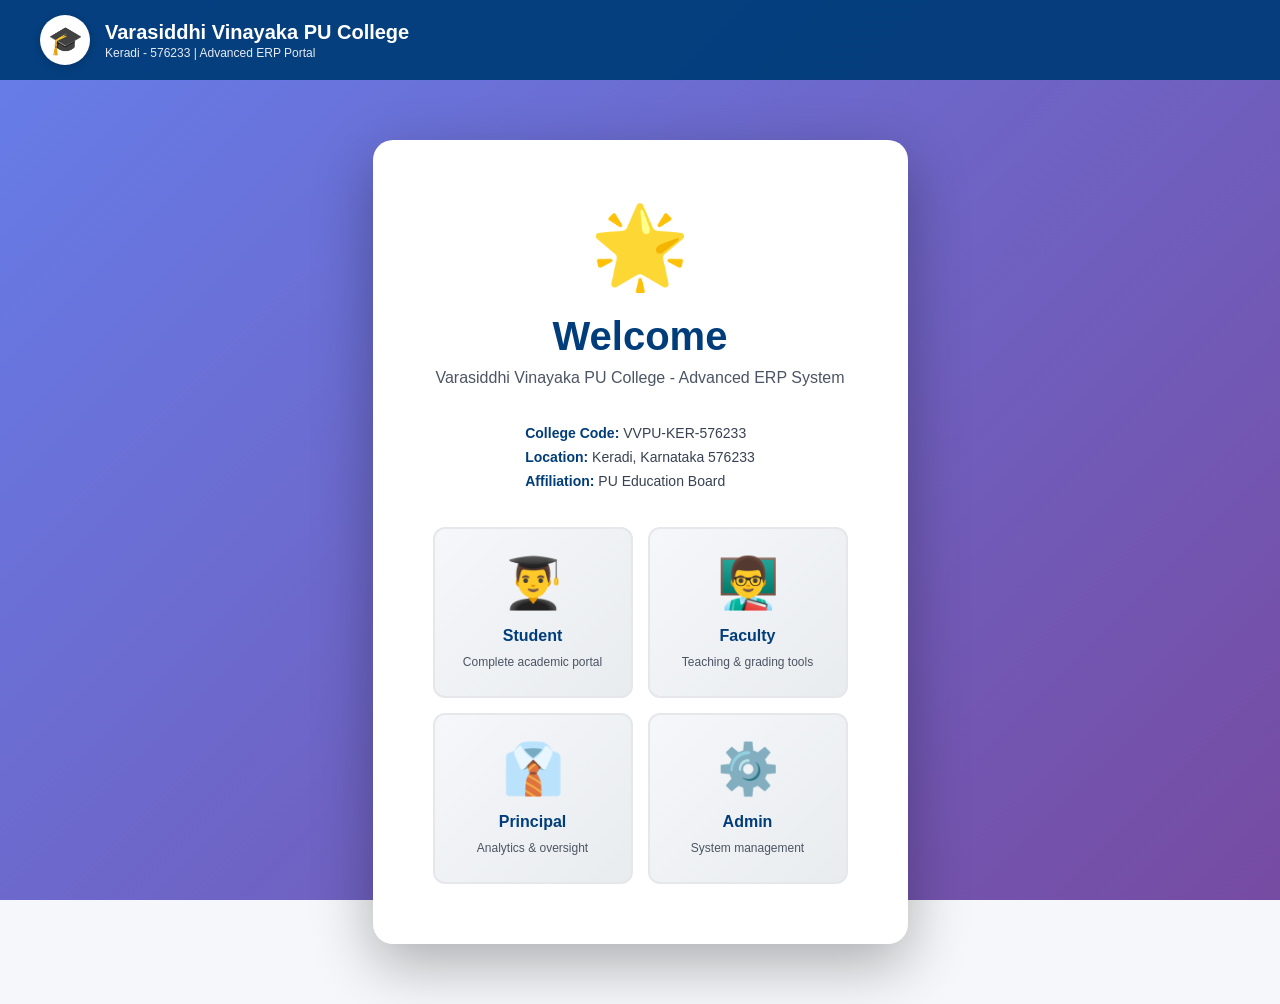
==== index.html @ 3a49a2db "index file" ====
<!DOCTYPE html>
<html lang="en">
<head>
    <meta charset="UTF-8">
    <meta name="viewport" content="width=device-width, initial-scale=1.0">
    <title>Varasiddhi Vinayaka PU College - Advanced ERP System</title>
    <style>
        * {
            margin: 0;
            padding: 0;
            box-sizing: border-box;
        }

        :root {
            --primary: #003d7a;
            --primary-light: #1e5a96;
            --primary-dark: #002847;
            --secondary: #0066cc;
            --accent: #ff6b35;
            --success: #27ae60;
            --warning: #f39c12;
            --danger: #e74c3c;
            --info: #3498db;
            --gray-50: #f8f9fa;
            --gray-100: #f3f4f6;
            --gray-200: #e5e7eb;
            --gray-300: #d1d5db;
            --gray-600: #4b5563;
            --gray-700: #374151;
            --gray-800: #1f2937;
            --gray-900: #111827;
        }

        html, body {
            height: 100%;
            font-family: 'Segoe UI', Tahoma, Geneva, Verdana, sans-serif;
            background: #f5f7fa;
        }

        body {
            display: flex;
            flex-direction: column;
            overflow-x: hidden;
        }

        /* LANDING PAGE */
        .landing-page {
            min-height: 100vh;
            background: linear-gradient(135deg, #667eea 0%, #764ba2 100%);
            display: flex;
            flex-direction: column;
        }

        .landing-nav {
            background: rgba(0, 61, 122, 0.95);
            padding: 15px 40px;
            display: flex;
            justify-content: space-between;
            align-items: center;
            color: white;
        }

        .landing-logo {
            display: flex;
            align-items: center;
            gap: 15px;
        }

        .logo-icon {
            width: 50px;
            height: 50px;
            background: white;
            border-radius: 50%;
            display: flex;
            align-items: center;
            justify-content: center;
            font-size: 28px;
            color: var(--primary);
            font-weight: bold;
            box-shadow: 0 2px 8px rgba(0, 0, 0, 0.2);
        }

        .college-name h1 {
            font-size: 20px;
            margin-bottom: 2px;
            font-weight: 700;
        }

        .college-name p {
            font-size: 12px;
            opacity: 0.9;
        }

        .landing-content {
            flex: 1;
            display: flex;
            align-items: center;
            justify-content: center;
            padding: 60px 40px;
            flex-direction: column;
        }

        .main-banner {
            background: white;
            border-radius: 20px;
            padding: 60px;
            text-align: center;
            max-width: 700px;
            box-shadow: 0 20px 60px rgba(0, 0, 0, 0.3);
            animation: slideUp 0.6s ease-out;
        }

        @keyframes slideUp {
            from {
                opacity: 0;
                transform: translateY(30px);
            }
            to {
                opacity: 1;
                transform: translateY(0);
            }
        }

        .banner-icon {
            font-size: 80px;
            margin-bottom: 20px;
        }

        .main-banner h1 {
            font-size: 40px;
            color: var(--primary);
            margin-bottom: 10px;
            font-weight: 700;
        }

        .main-banner .tagline {
            color: var(--gray-600);
            margin-bottom: 30px;
            font-size: 16px;
        }

        .college-info {
            margin-bottom: 30px;
            text-align: left;
            display: inline-block;
        }

        .college-info p {
            color: var(--gray-700);
            font-size: 14px;
            margin: 8px 0;
        }

        .college-info strong {
            color: var(--primary);
        }

        .login-grid {
            display: grid;
            grid-template-columns: repeat(auto-fit, minmax(200px, 1fr));
            gap: 15px;
            justify-content: center;
            width: 100%;
            max-width: 600px;
            margin: 0 auto;
        }

        .login-option {
            background: linear-gradient(135deg, #f5f7fa, #e9ecef);
            border: 2px solid var(--gray-200);
            border-radius: 12px;
            padding: 25px;
            text-align: center;
            cursor: pointer;
            transition: all 0.3s ease;
            text-decoration: none;
            color: var(--gray-900);
        }

        .login-option:hover {
            border-color: var(--primary);
            box-shadow: 0 10px 30px rgba(0, 61, 122, 0.2);
            transform: translateY(-5px);
        }

        .login-option-icon {
            font-size: 50px;
            margin-bottom: 15px;
        }

        .login-option h3 {
            font-size: 16px;
            color: var(--primary);
            margin-bottom: 8px;
            font-weight: 600;
        }

        .login-option p {
            font-size: 12px;
            color: var(--gray-600);
            line-height: 1.5;
        }

        /* LOGIN PAGES */
        .login-page {
            display: none;
            min-height: 100vh;
            background: linear-gradient(135deg, #f5f7fa 0%, #e9ecef 100%);
            flex-direction: column;
        }

        .login-page.active {
            display: flex;
        }

        .login-header {
            background: var(--primary);
            color: white;
            padding: 20px 40px;
            display: flex;
            justify-content: space-between;
            align-items: center;
        }

        .back-button {
            background: rgba(255, 255, 255, 0.2);
            color: white;
            border: none;
            padding: 10px 20px;
            border-radius: 6px;
            cursor: pointer;
            font-size: 14px;
            font-weight: 600;
            transition: all 0.3s ease;
        }

        .back-button:hover {
            background: rgba(255, 255, 255, 0.3);
        }

        .login-content {
            flex: 1;
            display: flex;
            align-items: center;
            justify-content: center;
            padding: 40px;
        }

        .login-box {
            background: white;
            border-radius: 12px;
            padding: 40px;
            max-width: 450px;
            width: 100%;
            box-shadow: 0 10px 40px rgba(0, 0, 0, 0.1);
        }

        .login-box h2 {
            font-size: 24px;
            color: var(--primary);
            margin-bottom: 8px;
            text-align: center;
            font-weight: 700;
        }

        .login-box-subtitle {
            text-align: center;
            color: var(--gray-600);
            font-size: 13px;
            margin-bottom: 25px;
        }

        .form-group {
            margin-bottom: 18px;
        }

        .form-group label {
            display: block;
            margin-bottom: 8px;
            font-weight: 600;
            color: var(--gray-800);
            font-size: 13px;
        }

        .form-group input,
        .form-group select {
            width: 100%;
            padding: 11px 14px;
            border: 2px solid var(--gray-300);
            border-radius: 6px;
            font-size: 13px;
            transition: all 0.3s ease;
            font-family: inherit;
        }

        .form-group input:focus,
        .form-group select:focus {
            outline: none;
            border-color: var(--primary);
            box-shadow: 0 0 0 3px rgba(0, 61, 122, 0.1);
        }

        .login-btn {
            width: 100%;
            padding: 12px;
            background: linear-gradient(135deg, var(--primary), var(--primary-light));
            color: white;
            border: none;
            border-radius: 6px;
            font-size: 15px;
            font-weight: 600;
            cursor: pointer;
            transition: all 0.3s ease;
            margin-top: 10px;
        }

        .login-btn:hover {
            transform: translateY(-2px);
            box-shadow: 0 8px 20px rgba(0, 61, 122, 0.3);
        }

        .demo-box {
            background: #e3f2fd;
            border: 2px solid var(--secondary);
            border-radius: 6px;
            padding: 12px;
            margin-top: 15px;
            font-size: 12px;
            color: var(--gray-800);
            line-height: 1.6;
        }

        .demo-box strong {
            color: var(--primary);
        }

        /* DASHBOARD LAYOUT */
        .dashboard-page {
            display: none;
            flex: 1;
            background: var(--gray-50);
        }

        .dashboard-page.active {
            display: flex;
        }

        .dashboard-container {
            display: flex;
            flex: 1;
            min-height: 0;
        }

        .header {
            background: white;
            border-bottom: 2px solid var(--primary);
            box-shadow: 0 2px 8px rgba(0, 0, 0, 0.08);
        }

        .header-top {
            background: var(--primary);
            color: white;
            padding: 15px 30px;
            display: flex;
            justify-content: space-between;
            align-items: center;
        }

        .header-brand {
            display: flex;
            align-items: center;
            gap: 15px;
        }

        .header-logo {
            width: 50px;
            height: 50px;
            background: white;
            border-radius: 50%;
            display: flex;
            align-items: center;
            justify-content: center;
            font-size: 28px;
            color: var(--primary);
            font-weight: bold;
        }

        .header-info h2 {
            font-size: 17px;
            margin-bottom: 2px;
            font-weight: 700;
        }

        .header-info p {
            font-size: 12px;
            opacity: 0.9;
        }

        .user-menu {
            display: flex;
            align-items: center;
            gap: 20px;
        }

        .user-avatar {
            width: 45px;
            height: 45px;
            background: white;
            border-radius: 50%;
            display: flex;
            align-items: center;
            justify-content: center;
            color: var(--primary);
            font-weight: bold;
            font-size: 18px;
            cursor: pointer;
            position: relative;
        }

        .dropdown-menu {
            position: absolute;
            top: 50px;
            right: 0;
            background: white;
            border-radius: 6px;
            box-shadow: 0 8px 20px rgba(0, 0, 0, 0.1);
            min-width: 200px;
            display: none;
            z-index: 1000;
        }

        .dropdown-menu.active {
            display: block;
        }

        .dropdown-menu a {
            display: block;
            padding: 12px 20px;
            text-decoration: none;
            color: var(--gray-700);
            border-bottom: 1px solid var(--gray-200);
            font-size: 13px;
            transition: all 0.3s ease;
        }

        .dropdown-menu a:hover {
            background: var(--gray-50);
            color: var(--primary);
        }

        .dropdown-menu a.logout {
            color: var(--danger);
            border: none;
        }

        .sidebar {
            width: 280px;
            background: white;
            border-right: 1px solid var(--gray-200);
            overflow-y: auto;
            flex-shrink: 0;
        }

        .sidebar::-webkit-scrollbar {
            width: 6px;
        }

        .sidebar::-webkit-scrollbar-track {
            background: var(--gray-100);
        }

        .sidebar::-webkit-scrollbar-thumb {
            background: var(--gray-300);
            border-radius: 3px;
        }

        .sidebar-section {
            padding: 15px 0;
            border-bottom: 1px solid var(--gray-200);
        }

        .sidebar-title {
            padding: 10px 20px;
            font-size: 11px;
            font-weight: 700;
            text-transform: uppercase;
            color: var(--gray-600);
            letter-spacing: 0.5px;
        }

        .sidebar-menu a {
            display: flex;
            align-items: center;
            gap: 12px;
            padding: 12px 20px;
            color: var(--gray-700);
            text-decoration: none;
            transition: all 0.3s ease;
            font-size: 13px;
            border-left: 3px solid transparent;
            cursor: pointer;
        }

        .sidebar-menu a:hover {
            background: var(--gray-50);
            color: var(--primary);
            border-left-color: var(--primary);
        }

        .sidebar-menu a.active {
            background: #e3f2fd;
            color: var(--primary);
            border-left-color: var(--primary);
            font-weight: 600;
        }

        .menu-icon {
            font-size: 18px;
            width: 20px;
            text-align: center;
        }

        .main-content {
            flex: 1;
            display: flex;
            flex-direction: column;
            overflow: hidden;
        }

        .page-header {
            background: white;
            padding: 25px 30px;
            border-bottom: 1px solid var(--gray-200);
            display: flex;
            justify-content: space-between;
            align-items: center;
            flex-wrap: wrap;
            gap: 15px;
        }

        .page-title-section h1 {
            font-size: 28px;
            color: var(--gray-900);
            font-weight: 700;
            margin-bottom: 5px;
        }

        .page-title-section p {
            font-size: 12px;
            color: var(--gray-600);
        }

        .page-actions {
            display: flex;
            gap: 10px;
            align-items: center;
        }

        .content {
            flex: 1;
            overflow-y: auto;
            padding: 25px 30px;
        }

        .content::-webkit-scrollbar {
            width: 8px;
        }

        .content::-webkit-scrollbar-track {
            background: var(--gray-100);
        }

        .content::-webkit-scrollbar-thumb {
            background: var(--gray-300);
            border-radius: 4px;
        }

        section {
            display: none;
            animation: fadeIn 0.4s ease-out;
        }

        section.active {
            display: block;
        }

        @keyframes fadeIn {
            from {
                opacity: 0;
                transform: translateY(10px);
            }
            to {
                opacity: 1;
                transform: translateY(0);
            }
        }

        /* CARDS */
        .card {
            background: white;
            border-radius: 8px;
            padding: 20px;
            box-shadow: 0 1px 3px rgba(0, 0, 0, 0.08);
            margin-bottom: 20px;
            border: 1px solid var(--gray-200);
            transition: all 0.3s ease;
        }

        .card:hover {
            box-shadow: 0 4px 12px rgba(0, 0, 0, 0.1);
        }

        .card h2 {
            font-size: 18px;
            margin-bottom: 15px;
            color: var(--gray-900);
            padding-bottom: 10px;
            border-bottom: 2px solid var(--primary);
        }

        .card h3 {
            font-size: 14px;
            margin-top: 15px;
            margin-bottom: 10px;
            color: var(--gray-800);
            font-weight: 600;
        }

        /* STATS */
        .stats-grid {
            display: grid;
            grid-template-columns: repeat(auto-fit, minmax(200px, 1fr));
            gap: 15px;
            margin-bottom: 25px;
        }

        .stat-card {
            background: white;
            border: 2px solid var(--gray-200);
            border-radius: 8px;
            padding: 20px;
            text-align: center;
            transition: all 0.3s ease;
        }

        .stat-card:hover {
            border-color: var(--primary);
            box-shadow: 0 4px 12px rgba(0, 61, 122, 0.1);
        }

        .stat-label {
            font-size: 12px;
            color: var(--gray-600);
            text-transform: uppercase;
            margin-bottom: 8px;
            font-weight: 600;
        }

        .stat-value {
            font-size: 32px;
            font-weight: 700;
            color: var(--primary);
            margin: 10px 0;
        }

        .stat-subtext {
            font-size: 12px;
            color: var(--gray-600);
        }

        /* TABLES */
        .table-responsive {
            overflow-x: auto;
            background: white;
            border-radius: 8px;
            margin-bottom: 20px;
        }

        table {
            width: 100%;
            border-collapse: collapse;
        }

        table thead {
            background: var(--gray-50);
            border-bottom: 2px solid var(--primary);
        }

        table th {
            padding: 12px 15px;
            text-align: left;
            font-weight: 600;
            color: var(--primary);
            font-size: 12px;
            text-transform: uppercase;
            letter-spacing: 0.3px;
        }

        table td {
            padding: 12px 15px;
            border-bottom: 1px solid var(--gray-200);
            font-size: 13px;
        }

        table tbody tr:hover {
            background: var(--gray-50);
        }

        .badge {
            display: inline-block;
            padding: 4px 10px;
            border-radius: 4px;
            font-size: 11px;
            font-weight: 600;
            text-transform: uppercase;
        }

        .badge-success {
            background: rgba(39, 174, 96, 0.15);
            color: var(--success);
        }

        .badge-warning {
            background: rgba(243, 156, 18, 0.15);
            color: var(--warning);
        }

        .badge-danger {
            background: rgba(231, 76, 60, 0.15);
            color: var(--danger);
        }

        .badge-info {
            background: rgba(0, 61, 122, 0.15);
            color: var(--primary);
        }

        /* BUTTONS */
        .btn {
            padding: 8px 16px;
            border: none;
            border-radius: 6px;
            font-size: 12px;
            font-weight: 600;
            cursor: pointer;
            transition: all 0.3s ease;
            text-decoration: none;
            display: inline-block;
        }

        .btn-primary {
            background: var(--primary);
            color: white;
        }

        .btn-primary:hover {
            background: var(--primary-light);
        }

        .btn-success {
            background: var(--success);
            color: white;
        }

        .btn-success:hover {
            opacity: 0.9;
        }

        .btn-secondary {
            background: var(--gray-200);
            color: var(--gray-800);
        }

        .btn-secondary:hover {
            background: var(--gray-300);
        }

        .btn-sm {
            padding: 6px 12px;
            font-size: 11px;
        }

        .btn-danger {
            background: var(--danger);
            color: white;
        }

        /* ALERTS */
        .alert {
            padding: 15px 20px;
            border-radius: 6px;
            margin-bottom: 15px;
            border-left: 4px solid;
            font-size: 13px;
            line-height: 1.6;
        }

        .alert-info {
            background: #e3f2fd;
            border-left-color: var(--secondary);
            color: var(--primary);
        }

        .alert-success {
            background: #e8f5e9;
            border-left-color: var(--success);
            color: var(--success);
        }

        .alert-warning {
            background: #fff3e0;
            border-left-color: var(--warning);
            color: #b8860b;
        }

        .alert-danger {
            background: #ffebee;
            border-left-color: var(--danger);
            color: var(--danger);
        }

        /* FORMS */
        .form-row {
            display: grid;
            grid-template-columns: repeat(auto-fit, minmax(250px, 1fr));
            gap: 20px;
            margin-bottom: 20px;
        }

        .form-group {
            margin-bottom: 15px;
        }

        .form-group label {
            display: block;
            margin-bottom: 6px;
            font-weight: 600;
            color: var(--gray-800);
            font-size: 13px;
        }

        .form-group input,
        .form-group textarea,
        .form-group select {
            width: 100%;
            padding: 10px 12px;
            border: 1px solid var(--gray-300);
            border-radius: 6px;
            font-size: 13px;
            transition: all 0.3s ease;
            font-family: inherit;
        }

        .form-group input:focus,
        .form-group textarea:focus,
        .form-group select:focus {
            outline: none;
            border-color: var(--primary);
            box-shadow: 0 0 0 2px rgba(0, 61, 122, 0.1);
        }

        /* SPECIAL COMPONENTS */
        .attendance-grid {
            display: grid;
            grid-template-columns: repeat(auto-fit, minmax(150px, 1fr));
            gap: 10px;
            margin-top: 15px;
        }

        .attendance-item {
            padding: 12px;
            border: 1px solid var(--gray-200);
            border-radius: 6px;
            text-align: center;
            cursor: pointer;
            transition: all 0.3s ease;
        }

        .attendance-item:hover {
            border-color: var(--primary);
            background: #e3f2fd;
        }

        .attendance-item.present {
            background: #e8f5e9;
            border-color: var(--success);
        }

        .attendance-item.absent {
            background: #ffebee;
            border-color: var(--danger);
        }

        .attendance-item.leave {
            background: #fff3e0;
            border-color: var(--warning);
        }

        .hostel-section {
            background: var(--gray-50);
            padding: 15px;
            border-radius: 6px;
            margin-bottom: 15px;
        }

        .download-item {
            display: flex;
            justify-content: space-between;
            align-items: center;
            padding: 12px 15px;
            background: var(--gray-50);
            border-radius: 6px;
            margin-bottom: 10px;
            border-left: 3px solid var(--primary);
        }

        .download-info h4 {
            margin-bottom: 4px;
            font-size: 13px;
            color: var(--gray-900);
        }

        .download-info p {
            margin: 0;
            font-size: 11px;
            color: var(--gray-600);
        }

        .download-btn {
            padding: 6px 15px;
            background: var(--primary);
            color: white;
            border: none;
            border-radius: 4px;
            cursor: pointer;
            font-size: 11px;
            font-weight: 600;
            transition: all 0.3s ease;
        }

        .download-btn:hover {
            background: var(--primary-light);
        }

        .faculty-card {
            padding: 15px;
            background: white;
            border: 1px solid var(--gray-200);
            border-radius: 6px;
            margin-bottom: 12px;
        }

        .faculty-card h4 {
            color: var(--primary);
            margin-bottom: 8px;
            font-size: 13px;
        }

        .faculty-meta {
            font-size: 12px;
            color: var(--gray-600);
            line-height: 1.5;
        }

        .info-box {
            background: var(--gray-50);
            border-left: 4px solid var(--primary);
            padding: 15px;
            border-radius: 6px;
            margin-bottom: 15px;
        }

        .info-box strong {
            color: var(--primary);
        }

        .empty-state {
            text-align: center;
            padding: 40px 20px;
            color: var(--gray-600);
        }

        .empty-state-icon {
            font-size: 60px;
            margin-bottom: 15px;
            opacity: 0.5;
        }

        @media (max-width: 1024px) {
            .sidebar {
                width: 240px;
            }
        }

        @media (max-width: 768px) {
            .landing-nav {
                flex-direction: column;
                gap: 15px;
            }

            .sidebar {
                display: none;
                position: fixed;
                left: 0;
                top: 0;
                width: 250px;
                height: 100vh;
                z-index: 999;
            }

            .content {
                padding: 15px;
            }

            .page-header {
                flex-direction: column;
                align-items: flex-start;
            }

            .stats-grid {
                grid-template-columns: 1fr;
            }

            .form-row {
                grid-template-columns: 1fr;
            }

            .login-grid {
                grid-template-columns: 1fr;
            }

            .attendance-grid {
                grid-template-columns: repeat(auto-fit, minmax(100px, 1fr));
            }
        }
    </style>
</head>
<body>

<!-- LANDING PAGE -->
<div class="landing-page" id="landingPage">
    <div class="landing-nav">
        <div class="landing-logo">
            <div class="logo-icon">🎓</div>
            <div class="college-name">
                <h1>Varasiddhi Vinayaka PU College</h1>
                <p>Keradi - 576233 | Advanced ERP Portal</p>
            </div>
        </div>
    </div>

    <div class="landing-content">
        <div class="main-banner">
            <div class="banner-icon">🌟</div>
            <h1>Welcome</h1>
            <p class="tagline">Varasiddhi Vinayaka PU College - Advanced ERP System</p>
            
            <div class="college-info">
                <p><strong>College Code:</strong> VVPU-KER-576233</p>
                <p><strong>Location:</strong> Keradi, Karnataka 576233</p>
                <p><strong>Affiliation:</strong> PU Education Board</p>
            </div>

            <div class="login-grid">
                <button class="login-option" onclick="goToLogin('student')">
                    <div class="login-option-icon">👨‍🎓</div>
                    <h3>Student</h3>
                    <p>Complete academic portal</p>
                </button>
                <button class="login-option" onclick="goToLogin('faculty')">
                    <div class="login-option-icon">👨‍🏫</div>
                    <h3>Faculty</h3>
                    <p>Teaching & grading tools</p>
                </button>
                <button class="login-option" onclick="goToLogin('director')">
                    <div class="login-option-icon">👔</div>
                    <h3>Principal</h3>
                    <p>Analytics & oversight</p>
                </button>
                <button class="login-option" onclick="goToLogin('admin')">
                    <div class="login-option-icon">⚙️</div>
                    <h3>Admin</h3>
                    <p>System management</p>
                </button>
            </div>
        </div>
    </div>
</div>

<!-- STUDENT LOGIN -->
<div class="login-page" id="studentLogin">
    <div class="login-header">
        <h2>🎓 Student Login</h2>
        <button class="back-button" onclick="goToLanding()">← Back to Home</button>
    </div>
    <div class="login-content">
        <div class="login-box">
            <h2>Student Portal</h2>
            <p class="login-box-subtitle">Access your complete academic account</p>
            
            <div class="form-group">
                <label>Registration Number</label>
                <input type="text" id="studentRoll" placeholder="e.g., VVPU2024001" value="VVPU2024001">
            </div>

            <div class="form-group">
                <label>Password</label>
                <input type="password" id="studentPass" placeholder="Enter password" value="password">
            </div>

            <button class="login-btn" onclick="loginStudent()">Sign In</button>

            <div class="demo-box">
                <strong>📌 Demo Account:</strong><br>
                Roll No: <strong>VVPU2024001</strong><br>
                Password: <strong>password</strong>
            </div>
        </div>
    </div>
</div>

<!-- FACULTY LOGIN -->
<div class="login-page" id="facultyLogin">
    <div class="login-header">
        <h2>👨‍🏫 Faculty Login</h2>
        <button class="back-button" onclick="goToLanding()">← Back to Home</button>
    </div>
    <div class="login-content">
        <div class="login-box">
            <h2>Faculty Portal</h2>
            <p class="login-box-subtitle">Manage courses & mark attendance</p>
            
            <div class="form-group">
                <label>Faculty ID / Email</label>
                <input type="text" id="facultyId" placeholder="e.g., faculty001@vvpu.edu.in" value="faculty001@vvpu.edu.in">
            </div>

            <div class="form-group">
                <label>Password</label>
                <input type="password" id="facultyPass" placeholder="Enter password" value="faculty123">
            </div>

            <button class="login-btn" onclick="loginFaculty()">Sign In</button>

            <div class="demo-box">
                <strong>📌 Demo Account:</strong><br>
                Email: <strong>faculty001@vvpu.edu.in</strong><br>
                Password: <strong>faculty123</strong>
            </div>
        </div>
    </div>
</div>

<!-- PRINCIPAL LOGIN -->
<div class="login-page" id="directorLogin">
    <div class="login-header">
        <h2>👔 Principal Login</h2>
        <button class="back-button" onclick="goToLanding()">← Back to Home</button>
    </div>
    <div class="login-content">
        <div class="login-box">
            <h2>Principal Portal</h2>
            <p class="login-box-subtitle">Administrative dashboard & oversight</p>
            
            <div class="form-group">
                <label>Principal ID / Email</label>
                <input type="text" id="directorId" placeholder="e.g., principal@vvpu.edu.in" value="principal@vvpu.edu.in">
            </div>

            <div class="form-group">
                <label>Password</label>
                <input type="password" id="directorPass" placeholder="Enter password" value="principal123">
            </div>

            <button class="login-btn" onclick="loginDirector()">Sign In</button>

            <div class="demo-box">
                <strong>📌 Demo Account:</strong><br>
                Email: <strong>principal@vvpu.edu.in</strong><br>
                Password: <strong>principal123</strong>
            </div>
        </div>
    </div>
</div>

<!-- ADMIN LOGIN -->
<div class="login-page" id="adminLogin">
    <div class="login-header">
        <h2>⚙️ Admin Login</h2>
        <button class="back-button" onclick="goToLanding()">← Back to Home</button>
    </div>
    <div class="login-content">
        <div class="login-box">
            <h2>Admin Portal</h2>
            <p class="login-box-subtitle">System management & monitoring</p>
            
            <div class="form-group">
                <label>Admin ID / Email</label>
                <input type="text" id="adminId" placeholder="e.g., admin@vvpu.edu.in" value="admin@vvpu.edu.in">
            </div>

            <div class="form-group">
                <label>Password</label>
                <input type="password" id="adminPass" placeholder="Enter password" value="admin123">
            </div>

            <button class="login-btn" onclick="loginAdmin()">Sign In</button>

            <div class="demo-box">
                <strong>📌 Demo Account:</strong><br>
                Email: <strong>admin@vvpu.edu.in</strong><br>
                Password: <strong>admin123</strong>
            </div>
        </div>
    </div>
</div>

<!-- ===== STUDENT DASHBOARD ===== -->
<div class="dashboard-page" id="studentDashboard">
    <div class="header">
        <div class="header-top">
            <div class="header-brand">
                <div class="header-logo">🎓</div>
                <div class="header-info">
                    <h2>Varasiddhi Vinayaka PU College</h2>
                    <p>Student Portal - Spring 2024 | Keradi</p>
                </div>
            </div>
            <div class="user-menu">
                <span style="font-size: 13px;">Welcome, Rahul Kumar (VVPU2024001)</span>
                <div class="user-avatar" onclick="toggleDropdown(this)">
                    RK
                    <div class="dropdown-menu">
                        <a onclick="showStudentSection('profile')">👤 My Profile</a>
                        <a onclick="showStudentSection('settings')">⚙️ Settings</a>
                        <a class="logout" onclick="logoutStudent()">🚪 Logout</a>
                    </div>
                </div>
            </div>
        </div>
    </div>

    <div class="dashboard-container">
        <!-- STUDENT SIDEBAR -->
        <div class="sidebar">
            <div class="sidebar-section">
                <div class="sidebar-title">Dashboard</div>
                <div class="sidebar-menu">
                    <a class="active" onclick="showStudentSection('dashboard', event)"><span class="menu-icon">📊</span> Overview</a>
                </div>
            </div>

            <div class="sidebar-section">
                <div class="sidebar-title">Academic</div>
                <div class="sidebar-menu">
                    <a onclick="showStudentSection('calendar', event)"><span class="menu-icon">📅</span> Calendar & Timetable</a>
                    <a onclick="showStudentSection('courses', event)"><span class="menu-icon">📚</span> Courses</a>
                    <a onclick="showStudentSection('attendance', event)"><span class="menu-icon">✓</span> Attendance</a>
                    <a onclick="showStudentSection('marks', event)"><span class="menu-icon">📝</span> Marks & Results</a>
                    <a onclick="showStudentSection('assignments', event)"><span class="menu-icon">📋</span> Assignments</a>
                    <a onclick="showStudentSection('exams', event)"><span class="menu-icon">📋</span> Exams</a>
                    <a onclick="showStudentSection('materials', event)"><span class="menu-icon">📖</span> Study Materials</a>
                </div>
            </div>

            <div class="sidebar-section">
                <div class="sidebar-title">Download & Services</div>
                <div class="sidebar-menu">
                    <a onclick="showStudentSection('downloads', event)"><span class="menu-icon">📥</span> Downloads</a>
                    <a onclick="showStudentSection('hostel', event)"><span class="menu-icon">🏠</span> Hostel</a>
                    <a onclick="showStudentSection('library', event)"><span class="menu-icon">📖</span> Library</a>
                    <a onclick="showStudentSection('documents', event)"><span class="menu-icon">📄</span> Documents</a>
                </div>
            </div>

            <div class="sidebar-section">
                <div class="sidebar-title">Administration</div>
                <div class="sidebar-menu">
                    <a onclick="showStudentSection('fees', event)"><span class="menu-icon">💳</span> Fees & Payments</a>
                    <a onclick="showStudentSection('grievance', event)"><span class="menu-icon">⚠️</span> Grievance</a>
                </div>
            </div>

            <div class="sidebar-section">
                <div class="sidebar-title">Account</div>
                <div class="sidebar-menu">
                    <a onclick="showStudentSection('profile', event)"><span class="menu-icon">👤</span> My Profile</a>
                    <a onclick="showStudentSection('settings', event)"><span class="menu-icon">⚙️</span> Settings</a>
                </div>
            </div>
        </div>

        <!-- MAIN CONTENT -->
        <div class="main-content">
            <!-- DASHBOARD -->
            <section id="dashboard" class="active">
                <div class="page-header">
                    <div class="page-title-section">
                        <h1>Student Dashboard</h1>
                        <p>Welcome to your personalized academic portal</p>
                    </div>
                    <button class="btn btn-primary" onclick="downloadTranscript()">📥 Download Transcript</button>
                </div>

                <div class="content">
                    <div class="alert alert-info">
                        📌 <strong>Important:</strong> Course registration closes on 20 March 2024. Download your transcript & documents from Downloads section!
                    </div>

                    <div class="stats-grid">
                        <div class="stat-card">
                            <div class="stat-label">CGPA</div>
                            <div class="stat-value">8.45</div>
                            <div class="stat-subtext">Excellent</div>
                        </div>
                        <div class="stat-card">
                            <div class="stat-label">Attendance</div>
                            <div class="stat-value">92%</div>
                            <div class="stat-subtext">Good</div>
                        </div>
                        <div class="stat-card">
                            <div class="stat-label">Credits</div>
                            <div class="stat-value">64/120</div>
                            <div class="stat-subtext">On Track</div>
                        </div>
                        <div class="stat-card">
                            <div class="stat-label">Pending Fees</div>
                            <div class="stat-value">₹25K</div>
                            <div class="stat-subtext">Due Soon</div>
                        </div>
                    </div>

                    <div class="card">
                        <h2>Quick Actions</h2>
                        <div style="display: grid; grid-template-columns: repeat(auto-fit, minmax(200px, 1fr)); gap: 15px; margin-top: 15px;">
                            <button class="btn btn-primary" style="width: 100%; justify-content: center;" onclick="showStudentSection('downloads')">📥 Download Documents</button>
                            <button class="btn btn-primary" style="width: 100%; justify-content: center;" onclick="showStudentSection('hostel')">🏠 Hostel Details</button>
                            <button class="btn btn-primary" style="width: 100%; justify-content: center;" onclick="showStudentSection('fees')">💳 Pay Fees</button>
                            <button class="btn btn-primary" style="width: 100%; justify-content: center;" onclick="showStudentSection('calendar')">📅 View Timetable</button>
                        </div>
                    </div>

                    <div class="card">
                        <h2>Recent Announcements</h2>
                        <div style="display: grid; gap: 12px;">
                            <div class="info-box">
                                <strong>📌 New Feature: Download Certificates</strong>
                                <p style="margin: 8px 0 0; font-size: 12px;">Download your character certificate, bonafide, and other documents instantly from Downloads section</p>
                            </div>
                            <div class="info-box">
                                <strong>⚠️ Fee Payment Reminder</strong>
                                <p style="margin: 8px 0 0; font-size: 12px;">Pay pending fees of ₹25,000 before 20 March 2024</p>
                            </div>
                            <div class="info-box">
                                <strong>✓ Results Declared</strong>
                                <p style="margin: 8px 0 0; font-size: 12px;">Mid-semester results now available in Marks section</p>
                            </div>
                        </div>
                    </div>
                </div>
            </section>

            <!-- DOWNLOADS SECTION -->
            <section id="downloads">
                <div class="page-header">
                    <div class="page-title-section">
                        <h1>Downloads</h1>
                        <p>Download your academic documents and certificates</p>
                    </div>
                    <button class="back-button" onclick="showStudentSection('dashboard')">← Back</button>
                </div>

                <div class="content">
                    <div class="alert alert-success">
                        ✓ All your documents are available for instant download. Some certificates require a small processing fee.
                    </div>

                    <div class="card">
                        <h2>Instant Downloads (Free)</h2>
                        <div style="display: grid; gap: 10px;">
                            <div class="download-item">
                                <div class="download-info">
                                    <h4>📋 Admit Card - End Semester Exam</h4>
                                    <p>Spring 2024 Examinations | PDF Format</p>
                                </div>
                                <button class="download-btn" onclick="alert('Downloading: Admit_Card_Spring2024.pdf')">📥 Download</button>
                            </div>

                            <div class="download-item">
                                <div class="download-info">
                                    <h4>📝 Transcript of Marks</h4>
                                    <p>Complete academic record | PDF Format</p>
                                </div>
                                <button class="download-btn" onclick="alert('Downloading: Academic_Transcript_VVPU2024001.pdf')">📥 Download</button>
                            </div>

                            <div class="download-item">
                                <div class="download-info">
                                    <h4>💳 Fee Receipt - Spring 2024</h4>
                                    <p>Latest fee payment receipt | PDF Format</p>
                                </div>
                                <button class="download-btn" onclick="alert('Downloading: Fee_Receipt_Spring2024.pdf')">📥 Download</button>
                            </div>

                            <div class="download-item">
                                <div class="download-info">
                                    <h4>📄 Course Registration Confirmation</h4>
                                    <p>Your enrolled courses confirmation | PDF Format</p>
                                </div>
                                <button class="download-btn" onclick="alert('Downloading: Course_Registration_Spring2024.pdf')">📥 Download</button>
                            </div>

                            <div class="download-item">
                                <div class="download-info">
                                    <h4>🎓 Student ID Card Details</h4>
                                    <p>Your official student ID information | PDF Format</p>
                                </div>
                                <button class="download-btn" onclick="alert('Downloading: Student_ID_Details.pdf')">📥 Download</button>
                            </div>

                            <div class="download-item">
                                <div class="download-info">
                                    <h4>📊 Attendance Certificate</h4>
                                    <p>Your attendance record for current semester | PDF Format</p>
                                </div>
                                <button class="download-btn" onclick="alert('Downloading: Attendance_Certificate_Spring2024.pdf')">📥 Download</button>
                            </div>
                        </div>
                    </div>

                    <div class="card">
                        <h2>Request Documents (Paid)</h2>
                        <div style="display: grid; gap: 10px;">
                            <div class="download-item">
                                <div class="download-info">
                                    <h4>🏛️ Character Certificate</h4>
                                    <p>Fee: ₹250 | Processing: 3-5 days | Official letterhead</p>
                                </div>
                                <button class="download-btn" onclick="alert('Character Certificate requested! Processing time: 3-5 days')" style="background: var(--success);">📋 Request</button>
                            </div>

                            <div class="download-item">
                                <div class="download-info">
                                    <h4>✓ Bonafide Certificate</h4>
                                    <p>Fee: ₹100 | Processing: 1-2 days | Proof of enrollment</p>
                                </div>
                                <button class="download-btn" onclick="alert('Bonafide Certificate requested! Processing time: 1-2 days')" style="background: var(--success);">✓ Request</button>
                            </div>

                            <div class="download-item">
                                <div class="download-info">
                                    <h4>📜 Official Transcript (Attested)</h4>
                                    <p>Fee: ₹300 | Processing: 5 days | Certified copy</p>
                                </div>
                                <button class="download-btn" onclick="alert('Official Transcript requested! Processing time: 5 days')" style="background: var(--success);">📥 Request</button>
                            </div>

                            <div class="download-item">
                                <div class="download-info">
                                    <h4>🎓 Migration Certificate</h4>
                                    <p>Fee: ₹200 | Processing: 7 days | For transfers</p>
                                </div>
                                <button class="download-btn" onclick="alert('Migration Certificate requested! Processing time: 7 days')" style="background: var(--success);">📋 Request</button>
                            </div>

                            <div class="download-item">
                                <div class="download-info">
                                    <h4>🏆 Provisional Degree Certificate</h4>
                                    <p>Fee: ₹500 | Processing: 10 days | After graduation</p>
                                </div>
                                <button class="download-btn" onclick="alert('Available only after graduation')" style="background: var(--gray-300); cursor: not-allowed;">🔒 Not Available</button>
                            </div>
                        </div>
                    </div>

                    <div class="card">
                        <h2>Document Requests Status</h2>
                        <div class="table-responsive">
                            <table>
                                <thead>
                                    <tr>
                                        <th>Document</th>
                                        <th>Request Date</th>
                                        <th>Delivery Date</th>
                                        <th>Status</th>
                                    </tr>
                                </thead>
                                <tbody>
                                    <tr>
                                        <td>Character Certificate</td>
                                        <td>05 Mar 2024</td>
                                        <td>08 Mar 2024</td>
                                        <td><span class="badge badge-success">Delivered</span></td>
                                    </tr>
                                    <tr>
                                        <td>Bonafide Certificate</td>
                                        <td>10 Mar 2024</td>
                                        <td>11 Mar 2024</td>
                                        <td><span class="badge badge-success">Delivered</span></td>
                                    </tr>
                                </tbody>
                            </table>
                        </div>
                    </div>
                </div>
            </section>

            <!-- HOSTEL SECTION -->
            <section id="hostel">
                <div class="page-header">
                    <div class="page-title-section">
                        <h1>Hostel Management</h1>
                        <p>Manage your hostel accommodation and services</p>
                    </div>
                    <button class="back-button" onclick="showStudentSection('dashboard')">← Back</button>
                </div>

                <div class="content">
                    <div class="card">
                        <h2>Your Hostel Details</h2>
                        <div style="display: grid; grid-template-columns: repeat(auto-fit, minmax(250px, 1fr)); gap: 15px;">
                            <div class="hostel-section">
                                <p style="margin: 0; font-size: 12px; color: var(--gray-600); font-weight: 600; text-transform: uppercase;">Hostel Name</p>
                                <p style="margin: 5px 0 0; font-size: 15px; font-weight: 700; color: var(--gray-900);">Boys Hostel A</p>
                            </div>
                            <div class="hostel-section">
                                <p style="margin: 0; font-size: 12px; color: var(--gray-600); font-weight: 600; text-transform: uppercase;">Block & Room</p>
                                <p style="margin: 5px 0 0; font-size: 15px; font-weight: 700; color: var(--gray-900);">Block-3 / Room A-301</p>
                            </div>
                            <div class="hostel-section">
                                <p style="margin: 0; font-size: 12px; color: var(--gray-600); font-weight: 600; text-transform: uppercase;">Room Type</p>
                                <p style="margin: 5px 0 0; font-size: 15px; font-weight: 700; color: var(--gray-900);">Double Occupancy</p>
                            </div>
                            <div class="hostel-section">
                                <p style="margin: 0; font-size: 12px; color: var(--gray-600); font-weight: 600; text-transform: uppercase;">Monthly Rent</p>
                                <p style="margin: 5px 0 0; font-size: 15px; font-weight: 700; color: var(--gray-900);">₹5,000</p>
                            </div>
                            <div class="hostel-section">
                                <p style="margin: 0; font-size: 12px; color: var(--gray-600); font-weight: 600; text-transform: uppercase;">Check-in Date</p>
                                <p style="margin: 5px 0 0; font-size: 15px; font-weight: 700; color: var(--gray-900);">15 Jul 2023</p>
                            </div>
                            <div class="hostel-section">
                                <p style="margin: 0; font-size: 12px; color: var(--gray-600); font-weight: 600; text-transform: uppercase;">Status</p>
                                <p style="margin: 5px 0 0; font-size: 15px; font-weight: 700; color: var(--success);">✓ Active</p>
                            </div>
                        </div>
                    </div>

                    <div class="card">
                        <h2>Hostel Fee Payment</h2>
                        <div class="table-responsive">
                            <table>
                                <thead>
                                    <tr>
                                        <th>Month</th>
                                        <th>Amount</th>
                                        <th>Due Date</th>
                                        <th>Status</th>
                                        <th>Action</th>
                                    </tr>
                                </thead>
                                <tbody>
                                    <tr>
                                        <td>March 2024</td>
                                        <td>₹5,000</td>
                                        <td>30 Mar 2024</td>
                                        <td><span class="badge badge-danger">Pending</span></td>
                                        <td><button class="btn btn-success btn-sm" onclick="alert('Processing payment...')">Pay Now</button></td>
                                    </tr>
                                    <tr>
                                        <td>February 2024</td>
                                        <td>₹5,000</td>
                                        <td>29 Feb 2024</td>
                                        <td><span class="badge badge-success">Paid</span></td>
                                        <td><a href="#" style="color: var(--primary); font-weight: 600;">Receipt</a></td>
                                    </tr>
                                    <tr>
                                        <td>January 2024</td>
                                        <td>₹5,000</td>
                                        <td>31 Jan 2024</td>
                                        <td><span class="badge badge-success">Paid</span></td>
                                        <td><a href="#" style="color: var(--primary); font-weight: 600;">Receipt</a></td>
                                    </tr>
                                </tbody>
                            </table>
                        </div>
                    </div>

                    <div class="card">
                        <h2>Hostel Complaints & Requests</h2>
                        <div style="margin-bottom: 20px;">
                            <h3>Lodge a Complaint</h3>
                            <div class="form-row">
                                <div class="form-group">
                                    <label>Category</label>
                                    <select>
                                        <option>Select...</option>
                                        <option>Room Maintenance</option>
                                        <option>Water Supply</option>
                                        <option>Electricity</option>
                                        <option>Internet</option>
                                        <option>Cleaning</option>
                                        <option>Other</option>
                                    </select>
                                </div>
                                <div class="form-group">
                                    <label>Priority</label>
                                    <select>
                                        <option>Normal</option>
                                        <option>Urgent</option>
                                    </select>
                                </div>
                            </div>
                            <div class="form-group">
                                <label>Description</label>
                                <textarea style="min-height: 100px;" placeholder="Describe the issue..."></textarea>
                            </div>
                            <button class="btn btn-primary" onclick="alert('Complaint submitted! Tracking ID: COMP2024001')">Submit Complaint</button>
                        </div>
                    </div>

                    <div class="card">
                        <h2>Hostel Services Available</h2>
                        <div style="display: grid; grid-template-columns: repeat(auto-fit, minmax(200px, 1fr)); gap: 12px;">
                            <div style="padding: 12px; background: var(--gray-50); border-radius: 6px;">
                                <p style="margin: 0; font-size: 13px; font-weight: 600;">🍽️ Mess Facility</p>
                                <p style="margin: 5px 0 0; font-size: 12px; color: var(--gray-600);">Breakfast, Lunch & Dinner</p>
                            </div>
                            <div style="padding: 12px; background: var(--gray-50); border-radius: 6px;">
                                <p style="margin: 0; font-size: 13px; font-weight: 600;">📚 Study Room</p>
                                <p style="margin: 5px 0 0; font-size: 12px; color: var(--gray-600);">24/7 Access</p>
                            </div>
                            <div style="padding: 12px; background: var(--gray-50); border-radius: 6px;">
                                <p style="margin: 0; font-size: 13px; font-weight: 600;">🚿 Common Bathroom</p>
                                <p style="margin: 5px 0 0; font-size: 12px; color: var(--gray-600);">Hot Water Available</p>
                            </div>
                            <div style="padding: 12px; background: var(--gray-50); border-radius: 6px;">
                                <p style="margin: 0; font-size: 13px; font-weight: 600;">📶 WiFi Internet</p>
                                <p style="margin: 5px 0 0; font-size: 12px; color: var(--gray-600);">High Speed Connection</p>
                            </div>
                            <div style="padding: 12px; background: var(--gray-50); border-radius: 6px;">
                                <p style="margin: 0; font-size: 13px; font-weight: 600;">🏋️ Fitness Center</p>
                                <p style="margin: 5px 0 0; font-size: 12px; color: var(--gray-600);">Equipped Gym</p>
                            </div>
                            <div style="padding: 12px; background: var(--gray-50); border-radius: 6px;">
                                <p style="margin: 0; font-size: 13px; font-weight: 600;">🔒 Security</p>
                                <p style="margin: 5px 0 0; font-size: 12px; color: var(--gray-600);">24/7 Guard Duty</p>
                            </div>
                        </div>
                    </div>

                    <div class="card">
                        <h2>Hostel Leave Application</h2>
                        <div class="form-row">
                            <div class="form-group">
                                <label>From Date</label>
                                <input type="date">
                            </div>
                            <div class="form-group">
                                <label>To Date</label>
                                <input type="date">
                            </div>
                        </div>
                        <div class="form-group">
                            <label>Reason</label>
                            <textarea style="min-height: 80px;" placeholder="Reason for leave..."></textarea>
                        </div>
                        <button class="btn btn-primary" onclick="alert('Leave application submitted! Tracking ID: LEAVE2024001')">Submit Leave Request</button>
                    </div>
                </div>
            </section>

            <!-- REMAINING SECTIONS (SIMPLIFIED FOR SPACE) -->
            <section id="calendar">
                <div class="page-header">
                    <h1>Calendar & Timetable</h1>
                    <button class="back-button" onclick="showStudentSection('dashboard')">← Back</button>
                </div>
                <div class="content">
                    <div class="card">
                        <h2>Spring 2024 - Weekly Class Schedule</h2>
                        <div class="table-responsive">
                            <table style="font-size: 12px;">
                                <thead>
                                    <tr>
                                        <th>Time</th>
                                        <th>MON</th>
                                        <th>TUE</th>
                                        <th>WED</th>
                                        <th>THU</th>
                                        <th>FRI</th>
                                    </tr>
                                </thead>
                                <tbody>
                                    <tr>
                                        <td><strong>9:00</strong></td>
                                        <td style="background: #e3f2fd;">PHY301</td>
                                        <td style="background: #e3f2fd;">PHY302</td>
                                        <td style="background: #e3f2fd;">PHY303</td>
                                        <td style="background: #e3f2fd;">MAT301</td>
                                        <td></td>
                                    </tr>
                                    <tr>
                                        <td><strong>10:15</strong></td>
                                        <td style="background: #e3f2fd;">PHY301</td>
                                        <td style="background: #e3f2fd;">LAB</td>
                                        <td style="background: #e3f2fd;">MAT301</td>
                                        <td style="background: #e3f2fd;">LAB</td>
                                        <td style="background: #e3f2fd;">PHY301</td>
                                    </tr>
                                    <tr>
                                        <td><strong>11:30</strong></td>
                                        <td></td>
                                        <td style="background: #e3f2fd;">MAT301</td>
                                        <td style="background: #e3f2fd;">PHY301</td>
                                        <td style="background: #e3f2fd;">PHY303</td>
                                        <td style="background: #e3f2fd;">LAB</td>
                                    </tr>
                                    <tr>
                                        <td colspan="6" style="background: var(--gray-100); text-align: center;"><strong>LUNCH</strong></td>
                                    </tr>
                                    <tr>
                                        <td><strong>1:30</strong></td>
                                        <td style="background: #e3f2fd;">PHY302</td>
                                        <td></td>
                                        <td style="background: #e3f2fd;">LAB</td>
                                        <td style="background: #e3f2fd;">LAB</td>
                                        <td style="background: #e3f2fd;">MAT301</td>
                                    </tr>
                                </tbody>
                            </table>
                        </div>
                    </div>
                </div>
            </section>

            <section id="courses">
                <div class="page-header">
                    <h1>Courses</h1>
                    <button class="back-button" onclick="showStudentSection('dashboard')">← Back</button>
                </div>
                <div class="content">
                    <div class="card">
                        <h2>Enrolled Courses - Spring 2024</h2>
                        <div class="table-responsive">
                            <table>
                                <thead>
                                    <tr>
                                        <th>Code</th>
                                        <th>Course Name</th>
                                        <th>Instructor</th>
                                        <th>Credits</th>
                                        <th>Status</th>
                                    </tr>
                                </thead>
                                <tbody>
                                    <tr>
                                        <td>PHY301</td>
                                        <td>Quantum Mechanics</td>
                                        <td>Dr. Priya Sharma</td>
                                        <td>4</td>
                                        <td><span class="badge badge-success">Active</span></td>
                                    </tr>
                                    <tr>
                                        <td>PHY302</td>
                                        <td>Thermodynamics</td>
                                        <td>Prof. Ankit Gupta</td>
                                        <td>3</td>
                                        <td><span class="badge badge-success">Active</span></td>
                                    </tr>
                                    <tr>
                                        <td>PHY303</td>
                                        <td>Optics & Photonics</td>
                                        <td>Dr. Vijay Kumar</td>
                                        <td>4</td>
                                        <td><span class="badge badge-success">Active</span></td>
                                    </tr>
                                    <tr>
                                        <td>MAT301</td>
                                        <td>Advanced Mathematics</td>
                                        <td>Prof. Sarah Williams</td>
                                        <td>3</td>
                                        <td><span class="badge badge-success">Active</span></td>
                                    </tr>
                                </tbody>
                            </table>
                        </div>
                    </div>
                </div>
            </section>

            <section id="attendance">
                <div class="page-header">
                    <h1>Attendance</h1>
                    <button class="back-button" onclick="showStudentSection('dashboard')">← Back</button>
                </div>
                <div class="content">
                    <div class="alert alert-warning">
                        ⚠️ Your attendance in Thermodynamics is 78.6%, below 85% requirement!
                    </div>
                    <div class="card">
                        <h2>Course-wise Attendance</h2>
                        <div class="table-responsive">
                            <table>
                                <thead>
                                    <tr>
                                        <th>Course</th>
                                        <th>Present</th>
                                        <th>Total</th>
                                        <th>%</th>
                                        <th>Status</th>
                                    </tr>
                                </thead>
                                <tbody>
                                    <tr>
                                        <td>Quantum Mechanics</td>
                                        <td>38</td>
                                        <td>42</td>
                                        <td>90.5%</td>
                                        <td><span class="badge badge-success">Good</span></td>
                                    </tr>
                                    <tr>
                                        <td>Thermodynamics</td>
                                        <td>33</td>
                                        <td>42</td>
                                        <td>78.6%</td>
                                        <td><span class="badge badge-danger">At Risk</span></td>
                                    </tr>
                                    <tr>
                                        <td>Optics & Photonics</td>
                                        <td>40</td>
                                        <td>42</td>
                                        <td>95.2%</td>
                                        <td><span class="badge badge-success">Excellent</span></td>
                                    </tr>
                                    <tr>
                                        <td>Advanced Math</td>
                                        <td>36</td>
                                        <td>40</td>
                                        <td>90%</td>
                                        <td><span class="badge badge-success">Good</span></td>
                                    </tr>
                                </tbody>
                            </table>
                        </div>
                    </div>
                </div>
            </section>

            <section id="marks">
                <div class="page-header">
                    <h1>Marks & Results</h1>
                    <button class="back-button" onclick="showStudentSection('dashboard')">← Back</button>
                </div>
                <div class="content">
                    <div class="card">
                        <h2>Previous Semester - Fall 2023</h2>
                        <div class="table-responsive">
                            <table>
                                <thead>
                                    <tr>
                                        <th>Course</th>
                                        <th>Grade</th>
                                        <th>Credits</th>
                                        <th>Points</th>
                                    </tr>
                                </thead>
                                <tbody>
                                    <tr>
                                        <td>Classical Mechanics</td>
                                        <td><span class="badge badge-success">A+</span></td>
                                        <td>4</td>
                                        <td>4.0</td>
                                    </tr>
                                    <tr>
                                        <td>Electricity & Magnetism</td>
                                        <td><span class="badge badge-success">A</span></td>
                                        <td>4</td>
                                        <td>3.7</td>
                                    </tr>
                                </tbody>
                            </table>
                        </div>
                        <p style="margin-top: 15px; padding: 12px; background: var(--gray-50); border-radius: 6px; font-size: 13px;">
                            <strong>Cumulative GPA:</strong> 8.45/10
                        </p>
                    </div>
                </div>
            </section>

            <section id="assignments">
                <div class="page-header">
                    <h1>Assignments</h1>
                    <button class="back-button" onclick="showStudentSection('dashboard')">← Back</button>
                </div>
                <div class="content">
                    <div class="alert alert-warning">
                        ⏰ 2 Assignments Pending: Physics Project due 18 Mar, Math due 20 Mar
                    </div>
                </div>
            </section>

            <section id="exams">
                <div class="page-header">
                    <h1>Exams</h1>
                    <button class="back-button" onclick="showStudentSection('dashboard')">← Back</button>
                </div>
                <div class="content">
                    <div class="alert alert-info">
                        📌 End Semester Exams: 22 April to 10 May 2024
                    </div>
                </div>
            </section>

            <section id="materials">
                <div class="page-header">
                    <h1>Study Materials</h1>
                    <button class="back-button" onclick="showStudentSection('dashboard')">← Back</button>
                </div>
                <div class="content">
                    <div class="card">
                        <h2>Course Materials</h2>
                        <div class="table-responsive">
                            <table>
                                <thead>
                                    <tr>
                                        <th>Course</th>
                                        <th>Material</th>
                                        <th>Type</th>
                                        <th>Download</th>
                                    </tr>
                                </thead>
                                <tbody>
                                    <tr>
                                        <td>PHY301</td>
                                        <td>Module 1 - Basics</td>
                                        <td>Lecture Notes</td>
                                        <td><a href="#" style="color: var(--primary);">📥</a></td>
                                    </tr>
                                    <tr>
                                        <td>PHY302</td>
                                        <td>Module 2 - Laws</td>
                                        <td>Lecture Notes</td>
                                        <td><a href="#" style="color: var(--primary);">📥</a></td>
                                    </tr>
                                </tbody>
                            </table>
                        </div>
                    </div>
                </div>
            </section>

            <section id="library">
                <div class="page-header">
                    <h1>Library</h1>
                    <button class="back-button" onclick="showStudentSection('dashboard')">← Back</button>
                </div>
                <div class="content">
                    <div class="stats-grid">
                        <div class="stat-card">
                            <div class="stat-label">Books Issued</div>
                            <div class="stat-value">3</div>
                        </div>
                        <div class="stat-card">
                            <div class="stat-label">Fine</div>
                            <div class="stat-value">₹0</div>
                        </div>
                    </div>
                </div>
            </section>

            <section id="documents">
                <div class="page-header">
                    <h1>Documents</h1>
                    <button class="back-button" onclick="showStudentSection('dashboard')">← Back</button>
                </div>
                <div class="content">
                    <div class="card">
                        <h2>Official Documents</h2>
                        <p style="color: var(--gray-600); font-size: 13px;">Use the Downloads section for all document requests and downloads.</p>
                        <button class="btn btn-primary" style="margin-top: 15px;" onclick="showStudentSection('downloads')">📥 Go to Downloads</button>
                    </div>
                </div>
            </section>

            <section id="fees">
                <div class="page-header">
                    <h1>Fees & Payments</h1>
                    <button class="back-button" onclick="showStudentSection('dashboard')">← Back</button>
                </div>
                <div class="content">
                    <div class="alert alert-danger">
                        ⚠️ ₹25,000 pending. Due: 20 March 2024
                    </div>
                    <div class="stats-grid">
                        <div class="stat-card">
                            <div class="stat-label">Total</div>
                            <div class="stat-value">₹195K</div>
                        </div>
                        <div class="stat-card">
                            <div class="stat-label">Paid</div>
                            <div class="stat-value">₹170K</div>
                        </div>
                        <div class="stat-card">
                            <div class="stat-label">Pending</div>
                            <div class="stat-value">₹25K</div>
                        </div>
                    </div>
                    <div class="card">
                        <button class="btn btn-success" onclick="alert('Redirecting to payment gateway...')">💳 Pay Now</button>
                    </div>
                </div>
            </section>

            <section id="grievance">
                <div class="page-header">
                    <h1>Grievance Portal</h1>
                    <button class="back-button" onclick="showStudentSection('dashboard')">← Back</button>
                </div>
                <div class="content">
                    <div class="card">
                        <h2>Lodge a Grievance</h2>
                        <div class="form-group">
                            <label>Category</label>
                            <select>
                                <option>Select...</option>
                                <option>Academic</option>
                                <option>Hostel</option>
                                <option>Fee</option>
                            </select>
                        </div>
                        <button class="btn btn-primary" onclick="alert('Grievance submitted!')">Submit</button>
                    </div>
                </div>
            </section>

            <section id="profile">
                <div class="page-header">
                    <h1>My Profile</h1>
                    <button class="back-button" onclick="showStudentSection('dashboard')">← Back</button>
                </div>
                <div class="content">
                    <div class="card">
                        <h2>Personal Information</h2>
                        <div style="display: grid; grid-template-columns: repeat(auto-fit, minmax(250px, 1fr)); gap: 15px;">
                            <div style="padding: 12px; background: var(--gray-50); border-radius: 6px;">
                                <p style="margin: 0; font-size: 12px; color: var(--gray-600);">Roll Number</p>
                                <p style="margin: 5px 0 0; font-weight: 600;">VVPU2024001</p>
                            </div>
                            <div style="padding: 12px; background: var(--gray-50); border-radius: 6px;">
                                <p style="margin: 0; font-size: 12px; color: var(--gray-600);">Name</p>
                                <p style="margin: 5px 0 0; font-weight: 600;">Rahul Kumar</p>
                            </div>
                            <div style="padding: 12px; background: var(--gray-50); border-radius: 6px;">
                                <p style="margin: 0; font-size: 12px; color: var(--gray-600);">Email</p>
                                <p style="margin: 5px 0 0; font-weight: 600;">rahul@vvpu.edu.in</p>
                            </div>
                        </div>
                    </div>
                </div>
            </section>

            <section id="settings">
                <div class="page-header">
                    <h1>Settings</h1>
                    <button class="back-button" onclick="showStudentSection('dashboard')">← Back</button>
                </div>
                <div class="content">
                    <div class="card">
                        <h2>Account Settings</h2>
                        <div class="form-group">
                            <label>Change Password</label>
                            <input type="password" placeholder="New password">
                        </div>
                        <button class="btn btn-primary">Update</button>
                    </div>
                </div>
            </section>
        </div>
    </div>
</div>

<!-- ===== FACULTY DASHBOARD ===== -->
<div class="dashboard-page" id="facultyDashboard">
    <div class="header">
        <div class="header-top">
            <div class="header-brand">
                <div class="header-logo">👨‍🏫</div>
                <div class="header-info">
                    <h2>Varasiddhi Vinayaka PU College</h2>
                    <p>Faculty Portal - Spring 2024</p>
                </div>
            </div>
            <div class="user-menu">
                <span style="font-size: 13px;">Welcome, Dr. Priya Sharma</span>
                <div class="user-avatar" onclick="toggleDropdown(this)">
                    PS
                    <div class="dropdown-menu">
                        <a class="logout" onclick="logoutFaculty()">🚪 Logout</a>
                    </div>
                </div>
            </div>
        </div>
    </div>

    <div class="dashboard-container">
        <div class="sidebar">
            <div class="sidebar-section">
                <div class="sidebar-title">Teaching</div>
                <div class="sidebar-menu">
                    <a class="active" onclick="showFacultySection('dashboard', event)"><span class="menu-icon">📊</span> Dashboard</a>
                    <a onclick="showFacultySection('courses', event)"><span class="menu-icon">📚</span> My Courses</a>
                    <a onclick="showFacultySection('students', event)"><span class="menu-icon">👥</span> Students</a>
                    <a onclick="showFacultySection('attendance', event)"><span class="menu-icon">✓</span> Mark Attendance</a>
                    <a onclick="showFacultySection('classwise', event)"><span class="menu-icon">🎯</span> Class-wise Attendance</a>
                    <a onclick="showFacultySection('marks', event)"><span class="menu-icon">📝</span> Post Marks</a>
                </div>
            </div>

            <div class="sidebar-section">
                <div class="sidebar-title">Resources</div>
                <div class="sidebar-menu">
                    <a onclick="showFacultySection('materials', event)"><span class="menu-icon">📖</span> Upload Materials</a>
                </div>
            </div>

            <div class="sidebar-section">
                <div class="sidebar-title">Admin</div>
                <div class="sidebar-menu">
                    <a onclick="showFacultySection('reports', event)"><span class="menu-icon">📊</span> Reports</a>
                </div>
            </div>
        </div>

        <div class="main-content">
            <section id="dashboard" class="active">
                <div class="page-header">
                    <h1>Faculty Dashboard</h1>
                </div>

                <div class="content">
                    <div class="stats-grid">
                        <div class="stat-card">
                            <div class="stat-label">Courses Teaching</div>
                            <div class="stat-value">4</div>
                        </div>
                        <div class="stat-card">
                            <div class="stat-label">Total Students</div>
                            <div class="stat-value">186</div>
                        </div>
                        <div class="stat-card">
                            <div class="stat-label">Attendance Marked</div>
                            <div class="stat-value">95%</div>
                        </div>
                        <div class="stat-card">
                            <div class="stat-label">Pending Tasks</div>
                            <div class="stat-value">5</div>
                        </div>
                    </div>

                    <div class="card">
                        <h2>Quick Actions</h2>
                        <div style="display: grid; grid-template-columns: repeat(auto-fit, minmax(200px, 1fr)); gap: 15px;">
                            <button class="btn btn-primary" style="width: 100%;" onclick="showFacultySection('classwise')">📋 Mark Attendance (Class-wise)</button>
                            <button class="btn btn-primary" style="width: 100%;" onclick="showFacultySection('marks')">📝 Post Marks</button>
                            <button class="btn btn-primary" style="width: 100%;" onclick="showFacultySection('materials')">📖 Upload Materials</button>
                            <button class="btn btn-primary" style="width: 100%;" onclick="showFacultySection('reports')">📊 Generate Reports</button>
                        </div>
                    </div>
                </div>
            </section>

            <!-- CLASS-WISE ATTENDANCE MARKING -->
            <section id="classwise">
                <div class="page-header">
                    <div class="page-title-section">
                        <h1>Class-wise Attendance Marking</h1>
                        <p>Mark attendance for specific class sections</p>
                    </div>
                    <button class="back-button" onclick="showFacultySection('dashboard')">← Back</button>
                </div>

                <div class="content">
                    <div class="alert alert-info">
                        Select a course and class section to mark attendance for students in that class.
                    </div>

                    <div class="card">
                        <h2>Select Course & Class</h2>
                        <div class="form-row">
                            <div class="form-group">
                                <label>Course</label>
                                <select id="courseSelect" onchange="loadClassSections()">
                                    <option value="">Select Course...</option>
                                    <option value="PHY301">PHY301 - Quantum Mechanics</option>
                                    <option value="PHY201">PHY201 - Classical Mechanics (Section A)</option>
                                    <option value="PHY201L">PHY201L - Physics Lab (Section 1 & 2)</option>
                                    <option value="PHY401">PHY401 - Advanced Physics</option>
                                </select>
                            </div>
                            <div class="form-group">
                                <label>Date</label>
                                <input type="date">
                            </div>
                        </div>

                        <div id="classData" style="display: none;">
                            <h3>Mark Attendance - Class Section A (45 Students)</h3>
                            
                            <div style="margin-top: 15px; padding: 15px; background: var(--gray-50); border-radius: 6px;">
                                <div style="display: flex; justify-content: space-between; margin-bottom: 15px;">
                                    <div>
                                        <strong style="color: var(--primary);">Quick Mark:</strong>
                                    </div>
                                    <div style="display: flex; gap: 10px;">
                                        <button class="btn btn-success btn-sm" onclick="markAllPresent()">✓ All Present</button>
                                        <button class="btn btn-danger btn-sm" onclick="markAllAbsent()">✗ All Absent</button>
                                        <button class="btn btn-secondary btn-sm" onclick="clearAttendance()">Clear</button>
                                    </div>
                                </div>

                                <div class="table-responsive">
                                    <table>
                                        <thead>
                                            <tr>
                                                <th>Roll No</th>
                                                <th>Student Name</th>
                                                <th>Status</th>
                                                <th>Remarks</th>
                                            </tr>
                                        </thead>
                                        <tbody>
                                            <tr>
                                                <td>VVPU2024001</td>
                                                <td>Rahul Kumar</td>
                                                <td>
                                                    <select style="padding: 4px 8px; border: 1px solid var(--gray-300); border-radius: 4px; font-size: 12px;">
                                                        <option>Present</option>
                                                        <option>Absent</option>
                                                        <option>Leave</option>
                                                    </select>
                                                </td>
                                                <td><input type="text" style="padding: 4px 8px; border: 1px solid var(--gray-300); border-radius: 4px; font-size: 12px; width: 100%; max-width: 150px;" placeholder="Optional"></td>
                                            </tr>
                                            <tr>
                                                <td>VVPU2024002</td>
                                                <td>Priya Singh</td>
                                                <td>
                                                    <select style="padding: 4px 8px; border: 1px solid var(--gray-300); border-radius: 4px; font-size: 12px;">
                                                        <option>Present</option>
                                                        <option>Absent</option>
                                                        <option>Leave</option>
                                                    </select>
                                                </td>
                                                <td><input type="text" style="padding: 4px 8px; border: 1px solid var(--gray-300); border-radius: 4px; font-size: 12px; width: 100%; max-width: 150px;" placeholder="Optional"></td>
                                            </tr>
                                            <tr>
                                                <td>VVPU2024003</td>
                                                <td>Arjun Nair</td>
                                                <td>
                                                    <select style="padding: 4px 8px; border: 1px solid var(--gray-300); border-radius: 4px; font-size: 12px;">
                                                        <option>Present</option>
                                                        <option>Absent</option>
                                                        <option>Leave</option>
                                                    </select>
                                                </td>
                                                <td><input type="text" style="padding: 4px 8px; border: 1px solid var(--gray-300); border-radius: 4px; font-size: 12px; width: 100%; max-width: 150px;" placeholder="Optional"></td>
                                            </tr>
                                        </tbody>
                                    </table>
                                </div>

                                <div style="margin-top: 15px; display: flex; gap: 10px;">
                                    <button class="btn btn-success" onclick="alert('Attendance marked for 45 students!')">✓ Save Attendance</button>
                                    <button class="btn btn-secondary" onclick="clearAttendance()">Cancel</button>
                                </div>
                            </div>
                        </div>

                        <button class="btn btn-primary" onclick="showClassData()" style="margin-top: 15px;">Load Class Students</button>
                    </div>

                    <div class="card">
                        <h2>Attendance History</h2>
                        <div class="table-responsive">
                            <table>
                                <thead>
                                    <tr>
                                        <th>Date</th>
                                        <th>Course</th>
                                        <th>Class</th>
                                        <th>Present</th>
                                        <th>Total</th>
                                        <th>Status</th>
                                    </tr>
                                </thead>
                                <tbody>
                                    <tr>
                                        <td>15 Mar 2024</td>
                                        <td>PHY301</td>
                                        <td>Section A</td>
                                        <td>43</td>
                                        <td>45</td>
                                        <td><span class="badge badge-success">Submitted</span></td>
                                    </tr>
                                    <tr>
                                        <td>14 Mar 2024</td>
                                        <td>PHY301</td>
                                        <td>Section A</td>
                                        <td>44</td>
                                        <td>45</td>
                                        <td><span class="badge badge-success">Submitted</span></td>
                                    </tr>
                                </tbody>
                            </table>
                        </div>
                    </div>
                </div>
            </section>

            <!-- OTHER FACULTY SECTIONS -->
            <section id="courses">
                <div class="page-header">
                    <h1>My Courses</h1>
                    <button class="back-button" onclick="showFacultySection('dashboard')">← Back</button>
                </div>
                <div class="content">
                    <div class="card">
                        <h2>Courses Teaching - Spring 2024</h2>
                        <p style="color: var(--gray-600); font-size: 13px; margin-top: 10px;">PHY301 (45 students), PHY201 (50 students), PHY201L (50 students), PHY401 (41 students)</p>
                    </div>
                </div>
            </section>

            <section id="students">
                <div class="page-header">
                    <h1>Students</h1>
                    <button class="back-button" onclick="showFacultySection('dashboard')">← Back</button>
                </div>
                <div class="content">
                    <div class="card">
                        <h2>View Students by Course</h2>
                        <p style="color: var(--gray-600);">Select a course to view enrolled students and their performance.</p>
                    </div>
                </div>
            </section>

            <section id="attendance">
                <div class="page-header">
                    <h1>Mark Attendance</h1>
                    <button class="back-button" onclick="showFacultySection('dashboard')">← Back</button>
                </div>
                <div class="content">
                    <div class="info-box">
                        <strong>Use Class-wise Attendance Marking</strong>
                        <p style="margin: 8px 0 0; font-size: 12px;">The "Class-wise Attendance" option provides a detailed interface to mark attendance for specific class sections with student names and remarks.</p>
                    </div>
                </div>
            </section>

            <section id="marks">
                <div class="page-header">
                    <h1>Post Marks</h1>
                    <button class="back-button" onclick="showFacultySection('dashboard')">← Back</button>
                </div>
                <div class="content">
                    <div class="card">
                        <h2>Post Exam Marks</h2>
                        <div class="form-row">
                            <div class="form-group">
                                <label>Course</label>
                                <select>
                                    <option>PHY301 - Quantum Mechanics</option>
                                </select>
                            </div>
                            <div class="form-group">
                                <label>Exam Type</label>
                                <select>
                                    <option>Mid Semester</option>
                                    <option>End Semester</option>
                                    <option>Assignment</option>
                                </select>
                            </div>
                        </div>
                        <button class="btn btn-primary" onclick="alert('Loaded student list for marks entry')">Load Students</button>
                    </div>
                </div>
            </section>

            <section id="materials">
                <div class="page-header">
                    <h1>Upload Study Materials</h1>
                    <button class="back-button" onclick="showFacultySection('dashboard')">← Back</button>
                </div>
                <div class="content">
                    <div class="card">
                        <h2>Upload Course Material</h2>
                        <div class="form-row">
                            <div class="form-group">
                                <label>Course</label>
                                <select>
                                    <option>PHY301 - Quantum Mechanics</option>
                                </select>
                            </div>
                            <div class="form-group">
                                <label>Material Type</label>
                                <select>
                                    <option>Lecture Notes</option>
                                    <option>Video Lecture</option>
                                    <option>Practice Problems</option>
                                </select>
                            </div>
                        </div>
                        <div class="form-group">
                            <label>File Upload</label>
                            <input type="file">
                        </div>
                        <button class="btn btn-primary" onclick="alert('Material uploaded successfully!')">Upload</button>
                    </div>
                </div>
            </section>

            <section id="reports">
                <div class="page-header">
                    <h1>Reports</h1>
                    <button class="back-button" onclick="showFacultySection('dashboard')">← Back</button>
                </div>
                <div class="content">
                    <div class="card">
                        <h2>Generate Reports</h2>
                        <div style="display: grid; grid-template-columns: repeat(auto-fit, minmax(200px, 1fr)); gap: 12px;">
                            <button class="btn btn-primary" style="width: 100%;" onclick="alert('Generating attendance report...')">📊 Attendance Report</button>
                            <button class="btn btn-primary" style="width: 100%;" onclick="alert('Generating marks report...')">📝 Marks Report</button>
                            <button class="btn btn-primary" style="width: 100%;" onclick="alert('Generating student performance report...')">📈 Performance Report</button>
                        </div>
                    </div>
                </div>
            </section>
        </div>
    </div>
</div>

<!-- ===== PRINCIPAL DASHBOARD ===== -->
<div class="dashboard-page" id="directorDashboard">
    <div class="header">
        <div class="header-top">
            <div class="header-brand">
                <div class="header-logo">👔</div>
                <div class="header-info">
                    <h2>Varasiddhi Vinayaka PU College</h2>
                    <p>Principal Portal - Management Dashboard</p>
                </div>
            </div>
            <div class="user-menu">
                <span style="font-size: 13px;">Welcome, Principal</span>
                <div class="user-avatar" onclick="toggleDropdown(this)">
                    PR
                    <div class="dropdown-menu">
                        <a class="logout" onclick="logoutDirector()">🚪 Logout</a>
                    </div>
                </div>
            </div>
        </div>
    </div>

    <div class="dashboard-container">
        <div class="sidebar">
            <div class="sidebar-section">
                <div class="sidebar-title">Analytics</div>
                <div class="sidebar-menu">
                    <a class="active" onclick="showDirectorSection('dashboard', event)"><span class="menu-icon">📊</span> Dashboard</a>
                    <a onclick="showDirectorSection('faculty_attendance', event)"><span class="menu-icon">✓</span> Faculty Attendance</a>
                </div>
            </div>

            <div class="sidebar-section">
                <div class="sidebar-title">Monitoring</div>
                <div class="sidebar-menu">
                    <a onclick="showDirectorSection('faculty_performance', event)"><span class="menu-icon">👥</span> Faculty Performance</a>
                    <a onclick="showDirectorSection('academic_metrics', event)"><span class="menu-icon">📈</span> Academic Metrics</a>
                </div>
            </div>

            <div class="sidebar-section">
                <div class="sidebar-title">Reports</div>
                <div class="sidebar-menu">
                    <a onclick="showDirectorSection('reports', event)"><span class="menu-icon">📋</span> Reports</a>
                </div>
            </div>
        </div>

        <div class="main-content">
            <section id="dashboard" class="active">
                <div class="page-header">
                    <h1>Principal Dashboard</h1>
                </div>

                <div class="content">
                    <div class="stats-grid">
                        <div class="stat-card">
                            <div class="stat-label">Total Students</div>
                            <div class="stat-value">1,250</div>
                        </div>
                        <div class="stat-card">
                            <div class="stat-label">Faculty Members</div>
                            <div class="stat-value">85</div>
                        </div>
                        <div class="stat-card">
                            <div class="stat-label">Faculty Present Today</div>
                            <div class="stat-value">78</div>
                        </div>
                        <div class="stat-card">
                            <div class="stat-label">Avg Attendance</div>
                            <div class="stat-value">91.8%</div>
                        </div>
                    </div>

                    <div class="card">
                        <h2>Quick Links</h2>
                        <div style="display: grid; grid-template-columns: repeat(auto-fit, minmax(200px, 1fr)); gap: 12px;">
                            <button class="btn btn-primary" style="width: 100%;" onclick="showDirectorSection('faculty_attendance')">✓ View Faculty Attendance</button>
                            <button class="btn btn-primary" style="width: 100%;" onclick="showDirectorSection('faculty_performance')">👥 Faculty Performance</button>
                            <button class="btn btn-primary" style="width: 100%;" onclick="showDirectorSection('reports')">📋 Generate Reports</button>
                        </div>
                    </div>
                </div>
            </section>

            <!-- FACULTY ATTENDANCE MONITORING -->
            <section id="faculty_attendance">
                <div class="page-header">
                    <div class="page-title-section">
                        <h1>Faculty Attendance Monitoring</h1>
                        <p>View and monitor faculty attendance records</p>
                    </div>
                    <button class="back-button" onclick="showDirectorSection('dashboard')">← Back</button>
                </div>

                <div class="content">
                    <div class="alert alert-info">
                        View daily faculty attendance, generate reports, and monitor overall faculty presence.
                    </div>

                    <div class="card">
                        <h2>Faculty Attendance - Today (15 Mar 2024)</h2>
                        <div style="margin-bottom: 20px; padding: 15px; background: var(--gray-50); border-radius: 6px;">
                            <div style="display: grid; grid-template-columns: repeat(auto-fit, minmax(150px, 1fr)); gap: 15px;">
                                <div style="text-align: center;">
                                    <p style="margin: 0; font-size: 12px; color: var(--gray-600);">Total Faculty</p>
                                    <p style="margin: 5px 0 0; font-size: 24px; font-weight: 700; color: var(--primary);">85</p>
                                </div>
                                <div style="text-align: center;">
                                    <p style="margin: 0; font-size: 12px; color: var(--gray-600);">Present</p>
                                    <p style="margin: 5px 0 0; font-size: 24px; font-weight: 700; color: var(--success);">78</p>
                                </div>
                                <div style="text-align: center;">
                                    <p style="margin: 0; font-size: 12px; color: var(--gray-600);">Absent</p>
                                    <p style="margin: 5px 0 0; font-size: 24px; font-weight: 700; color: var(--danger);">5</p>
                                </div>
                                <div style="text-align: center;">
                                    <p style="margin: 0; font-size: 12px; color: var(--gray-600);">On Leave</p>
                                    <p style="margin: 5px 0 0; font-size: 24px; font-weight: 700; color: var(--warning);">2</p>
                                </div>
                            </div>
                        </div>

                        <div class="table-responsive">
                            <table>
                                <thead>
                                    <tr>
                                        <th>Faculty ID</th>
                                        <th>Name</th>
                                        <th>Department</th>
                                        <th>Today</th>
                                        <th>Status</th>
                                        <th>Remarks</th>
                                    </tr>
                                </thead>
                                <tbody>
                                    <tr>
                                        <td>FAC001</td>
                                        <td>Dr. Priya Sharma</td>
                                        <td>Physics</td>
                                        <td>✓</td>
                                        <td><span class="badge badge-success">Present</span></td>
                                        <td>-</td>
                                    </tr>
                                    <tr>
                                        <td>FAC002</td>
                                        <td>Prof. Ankit Gupta</td>
                                        <td>Physics</td>
                                        <td>✓</td>
                                        <td><span class="badge badge-success">Present</span></td>
                                        <td>-</td>
                                    </tr>
                                    <tr>
                                        <td>FAC003</td>
                                        <td>Dr. Vijay Kumar</td>
                                        <td>Physics</td>
                                        <td>✗</td>
                                        <td><span class="badge badge-danger">Absent</span></td>
                                        <td>No prior notification</td>
                                    </tr>
                                    <tr>
                                        <td>FAC004</td>
                                        <td>Prof. Sarah Williams</td>
                                        <td>Mathematics</td>
                                        <td>L</td>
                                        <td><span class="badge badge-warning">On Leave</span></td>
                                        <td>Medical leave approved</td>
                                    </tr>
                                    <tr>
                                        <td>FAC005</td>
                                        <td>Prof. Ramesh Kumar</td>
                                        <td>Chemistry</td>
                                        <td>✓</td>
                                        <td><span class="badge badge-success">Present</span></td>
                                        <td>-</td>
                                    </tr>
                                </tbody>
                            </table>
                        </div>
                    </div>

                    <div class="card">
                        <h2>Faculty Attendance Summary - Monthly Report</h2>
                        <div style="margin-top: 15px;">
                            <div class="form-row">
                                <div class="form-group">
                                    <label>Select Month</label>
                                    <select>
                                        <option>March 2024</option>
                                        <option>February 2024</option>
                                        <option>January 2024</option>
                                    </select>
                                </div>
                                <div class="form-group">
                                    <label>Department (Optional)</label>
                                    <select>
                                        <option>All Departments</option>
                                        <option>Physics</option>
                                        <option>Mathematics</option>
                                        <option>Chemistry</option>
                                    </select>
                                </div>
                            </div>
                            <button class="btn btn-primary" onclick="alert('Generating monthly report...')">📊 Generate Report</button>
                        </div>
                    </div>
                </div>
            </section>

            <!-- FACULTY PERFORMANCE -->
            <section id="faculty_performance">
                <div class="page-header">
                    <h1>Faculty Performance</h1>
                    <button class="back-button" onclick="showDirectorSection('dashboard')">← Back</button>
                </div>

                <div class="content">
                    <div class="card">
                        <h2>Faculty Performance Metrics</h2>
                        <div class="table-responsive">
                            <table>
                                <thead>
                                    <tr>
                                        <th>Faculty Name</th>
                                        <th>Courses</th>
                                        <th>Attendance</th>
                                        <th>Student Rating</th>
                                        <th>Overall Score</th>
                                    </tr>
                                </thead>
                                <tbody>
                                    <tr>
                                        <td>Dr. Priya Sharma</td>
                                        <td>PHY301</td>
                                        <td>98%</td>
                                        <td>4.5/5.0</td>
                                        <td><span class="badge badge-success">Excellent</span></td>
                                    </tr>
                                    <tr>
                                        <td>Prof. Ankit Gupta</td>
                                        <td>PHY302</td>
                                        <td>95%</td>
                                        <td>4.3/5.0</td>
                                        <td><span class="badge badge-success">Very Good</span></td>
                                    </tr>
                                    <tr>
                                        <td>Dr. Vijay Kumar</td>
                                        <td>PHY303</td>
                                        <td>88%</td>
                                        <td>4.0/5.0</td>
                                        <td><span class="badge badge-info">Good</span></td>
                                    </tr>
                                </tbody>
                            </table>
                        </div>
                    </div>
                </div>
            </section>

            <section id="academic_metrics">
                <div class="page-header">
                    <h1>Academic Metrics</h1>
                    <button class="back-button" onclick="showDirectorSection('dashboard')">← Back</button>
                </div>

                <div class="content">
                    <div class="card">
                        <h2>Academic Performance Overview</h2>
                        <p style="color: var(--gray-600);">View institutional academic performance metrics and statistics.</p>
                    </div>
                </div>
            </section>

            <section id="reports">
                <div class="page-header">
                    <h1>Reports</h1>
                    <button class="back-button" onclick="showDirectorSection('dashboard')">← Back</button>
                </div>

                <div class="content">
                    <div class="card">
                        <h2>Generate Reports</h2>
                        <div style="display: grid; grid-template-columns: repeat(auto-fit, minmax(200px, 1fr)); gap: 12px;">
                            <button class="btn btn-primary" style="width: 100%;" onclick="alert('Generating faculty attendance report...')">✓ Faculty Attendance Report</button>
                            <button class="btn btn-primary" style="width: 100%;" onclick="alert('Generating student performance report...')">📊 Student Performance Report</button>
                            <button class="btn btn-primary" style="width: 100%;" onclick="alert('Generating course completion report...')">📚 Course Completion Report</button>
                        </div>
                    </div>
                </div>
            </section>
        </div>
    </div>
</div>

<!-- ===== ADMIN DASHBOARD ===== -->
<div class="dashboard-page" id="adminDashboard">
    <div class="header">
        <div class="header-top">
            <div class="header-brand">
                <div class="header-logo">⚙️</div>
                <div class="header-info">
                    <h2>Varasiddhi Vinayaka PU College</h2>
                    <p>Admin Portal - System Management</p>
                </div>
            </div>
            <div class="user-menu">
                <span style="font-size: 13px;">Welcome, Admin</span>
                <div class="user-avatar" onclick="toggleDropdown(this)">
                    AD
                    <div class="dropdown-menu">
                        <a class="logout" onclick="logoutAdmin()">🚪 Logout</a>
                    </div>
                </div>
            </div>
        </div>
    </div>

    <div class="dashboard-container">
        <div class="sidebar">
            <div class="sidebar-section">
                <div class="sidebar-title">System</div>
                <div class="sidebar-menu">
                    <a class="active" onclick="showAdminSection('dashboard', event)"><span class="menu-icon">📊</span> Dashboard</a>
                    <a onclick="showAdminSection('faculty_tracking', event)"><span class="menu-icon">👥</span> Faculty Tracking</a>
                </div>
            </div>

            <div class="sidebar-section">
                <div class="sidebar-title">Management</div>
                <div class="sidebar-menu">
                    <a onclick="showAdminSection('users', event)"><span class="menu-icon">👥</span> Users</a>
                    <a onclick="showAdminSection('settings', event)"><span class="menu-icon">⚙️</span> Settings</a>
                </div>
            </div>
        </div>

        <div class="main-content">
            <section id="dashboard" class="active">
                <div class="page-header">
                    <h1>Admin Dashboard</h1>
                </div>

                <div class="content">
                    <div class="stats-grid">
                        <div class="stat-card">
                            <div class="stat-label">System Users</div>
                            <div class="stat-value">1,421</div>
                        </div>
                        <div class="stat-card">
                            <div class="stat-label">Active Sessions</div>
                            <div class="stat-value">342</div>
                        </div>
                        <div class="stat-card">
                            <div class="stat-label">System Health</div>
                            <div class="stat-value">99.8%</div>
                        </div>
                    </div>

                    <div class="card">
                        <h2>Quick Actions</h2>
                        <div style="display: grid; grid-template-columns: repeat(auto-fit, minmax(200px, 1fr)); gap: 12px;">
                            <button class="btn btn-primary" style="width: 100%;" onclick="showAdminSection('faculty_tracking')">👥 View Faculty Attendance</button>
                            <button class="btn btn-primary" style="width: 100%;" onclick="showAdminSection('users')">👥 Manage Users</button>
                            <button class="btn btn-primary" style="width: 100%;" onclick="alert('Downloading system logs...')">📥 Download Logs</button>
                        </div>
                    </div>
                </div>
            </section>

            <!-- FACULTY TRACKING FOR ADMIN -->
            <section id="faculty_tracking">
                <div class="page-header">
                    <div class="page-title-section">
                        <h1>Faculty Attendance Tracking</h1>
                        <p>Monitor and analyze faculty attendance across the institution</p>
                    </div>
                    <button class="back-button" onclick="showAdminSection('dashboard')">← Back</button>
                </div>

                <div class="content">
                    <div class="card">
                        <h2>System-wide Faculty Attendance</h2>
                        <div style="display: grid; grid-template-columns: repeat(auto-fit, minmax(150px, 1fr)); gap: 15px; margin-bottom: 20px;">
                            <div style="padding: 15px; background: var(--gray-50); border-radius: 6px; text-align: center;">
                                <p style="margin: 0; font-size: 12px; color: var(--gray-600);">Total Faculty</p>
                                <p style="margin: 5px 0 0; font-size: 20px; font-weight: 700;">85</p>
                            </div>
                            <div style="padding: 15px; background: var(--gray-50); border-radius: 6px; text-align: center;">
                                <p style="margin: 0; font-size: 12px; color: var(--gray-600);">Avg Attendance</p>
                                <p style="margin: 5px 0 0; font-size: 20px; font-weight: 700; color: var(--success);">91.8%</p>
                            </div>
                            <div style="padding: 15px; background: var(--gray-50); border-radius: 6px; text-align: center;">
                                <p style="margin: 0; font-size: 12px; color: var(--gray-600);">Tracking Status</p>
                                <p style="margin: 5px 0 0; font-size: 20px; font-weight: 700; color: var(--primary);">Active</p>
                            </div>
                        </div>

                        <div class="table-responsive">
                            <table>
                                <thead>
                                    <tr>
                                        <th>Department</th>
                                        <th>Faculty Count</th>
                                        <th>Present Today</th>
                                        <th>Avg Attendance (30 days)</th>
                                        <th>Status</th>
                                    </tr>
                                </thead>
                                <tbody>
                                    <tr>
                                        <td>Physics</td>
                                        <td>15</td>
                                        <td>14</td>
                                        <td>93.5%</td>
                                        <td><span class="badge badge-success">Good</span></td>
                                    </tr>
                                    <tr>
                                        <td>Mathematics</td>
                                        <td>12</td>
                                        <td>11</td>
                                        <td>91.2%</td>
                                        <td><span class="badge badge-success">Good</span></td>
                                    </tr>
                                    <tr>
                                        <td>Chemistry</td>
                                        <td>10</td>
                                        <td>9</td>
                                        <td>88.5%</td>
                                        <td><span class="badge badge-info">Acceptable</span></td>
                                    </tr>
                                    <tr>
                                        <td>Biology</td>
                                        <td>18</td>
                                        <td>17</td>
                                        <td>92.8%</td>
                                        <td><span class="badge badge-success">Good</span></td>
                                    </tr>
                                    <tr>
                                        <td>English</td>
                                        <td>15</td>
                                        <td>14</td>
                                        <td>90.5%</td>
                                        <td><span class="badge badge-info">Acceptable</span></td>
                                    </tr>
                                    <tr>
                                        <td>History</td>
                                        <td>15</td>
                                        <td>13</td>
                                        <td>89.3%</td>
                                        <td><span class="badge badge-warning">Below Target</span></td>
                                    </tr>
                                </tbody>
                            </table>
                        </div>
                    </div>

                    <div class="card">
                        <h2>Alert Notification System</h2>
                        <div style="display: grid; gap: 10px;">
                            <div style="padding: 12px; background: #fff3e0; border-left: 3px solid var(--warning); border-radius: 4px;">
                                <p style="margin: 0; font-weight: 600; color: var(--gray-900);">⚠️ Dr. Vijay Kumar - Low Attendance Alert</p>
                                <p style="margin: 5px 0 0; font-size: 12px; color: var(--gray-600);">Attendance below 85% threshold in last 7 days</p>
                            </div>
                            <div style="padding: 12px; background: #fff3e0; border-left: 3px solid var(--warning); border-radius: 4px;">
                                <p style="margin: 0; font-weight: 600; color: var(--gray-900);">⚠️ History Department - Department Alert</p>
                                <p style="margin: 5px 0 0; font-size: 12px; color: var(--gray-600);">Average department attendance: 89.3% (Below 90% target)</p>
                            </div>
                        </div>
                    </div>
                </div>
            </section>

            <section id="users">
                <div class="page-header">
                    <h1>User Management</h1>
                    <button class="back-button" onclick="showAdminSection('dashboard')">← Back</button>
                </div>
                <div class="content">
                    <div class="card">
                        <h2>Manage System Users</h2>
                        <p style="color: var(--gray-600);">Administrative controls for user accounts.</p>
                    </div>
                </div>
            </section>

            <section id="settings">
                <div class="page-header">
                    <h1>System Settings</h1>
                    <button class="back-button" onclick="showAdminSection('dashboard')">← Back</button>
                </div>
                <div class="content">
                    <div class="card">
                        <h2>Configuration & Settings</h2>
                        <p style="color: var(--gray-600);">Manage system configuration and preferences.</p>
                    </div>
                </div>
            </section>
        </div>
    </div>
</div>

<script>
    // LOGIN FUNCTIONS
    function goToLanding() {
        document.getElementById('landingPage').style.display = 'flex';
        document.getElementById('studentLogin').classList.remove('active');
        document.getElementById('facultyLogin').classList.remove('active');
        document.getElementById('directorLogin').classList.remove('active');
        document.getElementById('adminLogin').classList.remove('active');
    }

    function goToLogin(type) {
        document.getElementById('landingPage').style.display = 'none';
        if (type === 'student') document.getElementById('studentLogin').classList.add('active');
        else if (type === 'faculty') document.getElementById('facultyLogin').classList.add('active');
        else if (type === 'director') document.getElementById('directorLogin').classList.add('active');
        else if (type === 'admin') document.getElementById('adminLogin').classList.add('active');
    }

    function loginStudent() {
        if (document.getElementById('studentRoll').value && document.getElementById('studentPass').value) {
            document.getElementById('studentLogin').classList.remove('active');
            document.getElementById('studentDashboard').classList.add('active');
        }
    }

    function loginFaculty() {
        if (document.getElementById('facultyId').value && document.getElementById('facultyPass').value) {
            document.getElementById('facultyLogin').classList.remove('active');
            document.getElementById('facultyDashboard').classList.add('active');
        }
    }

    function loginDirector() {
        if (document.getElementById('directorId').value && document.getElementById('directorPass').value) {
            document.getElementById('directorLogin').classList.remove('active');
            document.getElementById('directorDashboard').classList.add('active');
        }
    }

    function loginAdmin() {
        if (document.getElementById('adminId').value && document.getElementById('adminPass').value) {
            document.getElementById('adminLogin').classList.remove('active');
            document.getElementById('adminDashboard').classList.add('active');
        }
    }

    function logoutStudent() {
        if (confirm('Logout?')) {
            document.getElementById('studentDashboard').classList.remove('active');
            document.getElementById('studentLogin').classList.add('active');
        }
    }

    function logoutFaculty() {
        if (confirm('Logout?')) {
            document.getElementById('facultyDashboard').classList.remove('active');
            document.getElementById('facultyLogin').classList.add('active');
        }
    }

    function logoutDirector() {
        if (confirm('Logout?')) {
            document.getElementById('directorDashboard').classList.remove('active');
            document.getElementById('directorLogin').classList.add('active');
        }
    }

    function logoutAdmin() {
        if (confirm('Logout?')) {
            document.getElementById('adminDashboard').classList.remove('active');
            document.getElementById('adminLogin').classList.add('active');
        }
    }

    // SECTION MANAGEMENT
    function showStudentSection(id, event) {
        if (event) {
            event.preventDefault();
            document.querySelectorAll('#studentSidebar a').forEach(a => a.classList.remove('active'));
            event.target.closest('a').classList.add('active');
        }
        document.querySelectorAll('#studentDashboard section').forEach(s => s.classList.remove('active'));
        document.getElementById(id).classList.add('active');
    }

    function showFacultySection(id, event) {
        if (event) {
            event.preventDefault();
            document.querySelectorAll('#facultyDashboard .sidebar-menu a').forEach(a => a.classList.remove('active'));
            event.target.closest('a').classList.add('active');
        }
        document.querySelectorAll('#facultyDashboard section').forEach(s => s.classList.remove('active'));
        document.getElementById(id).classList.add('active');
    }

    function showDirectorSection(id, event) {
        if (event) {
            event.preventDefault();
            document.querySelectorAll('#directorDashboard .sidebar-menu a').forEach(a => a.classList.remove('active'));
            event.target.closest('a').classList.add('active');
        }
        document.querySelectorAll('#directorDashboard section').forEach(s => s.classList.remove('active'));
        document.getElementById(id).classList.add('active');
    }

    function showAdminSection(id, event) {
        if (event) {
            event.preventDefault();
            document.querySelectorAll('#adminDashboard .sidebar-menu a').forEach(a => a.classList.remove('active'));
            event.target.closest('a').classList.add('active');
        }
        document.querySelectorAll('#adminDashboard section').forEach(s => s.classList.remove('active'));
        document.getElementById(id).classList.add('active');
    }

    function toggleDropdown(el) {
        const menu = el.querySelector('.dropdown-menu');
        if (menu) menu.classList.toggle('active');
    }

    // STUDENT FUNCTIONS
    function downloadTranscript() {
        alert('Downloading: Academic_Transcript_VVPU2024001.pdf');
    }

    // FACULTY FUNCTIONS
    function loadClassSections() {
        document.getElementById('classData').style.display = 'block';
    }

    function showClassData() {
        document.getElementById('classData').style.display = 'block';
    }

    function markAllPresent() {
        alert('All students marked as Present');
    }

    function markAllAbsent() {
        alert('All students marked as Absent');
    }

    function clearAttendance() {
        alert('Attendance cleared');
    }

    // Enter key login
    document.addEventListener('DOMContentLoaded', function() {
        document.getElementById('studentPass')?.addEventListener('keypress', e => e.key === 'Enter' && loginStudent());
        document.getElementById('facultyPass')?.addEventListener('keypress', e => e.key === 'Enter' && loginFaculty());
        document.getElementById('directorPass')?.addEventListener('keypress', e => e.key === 'Enter' && loginDirector());
        document.getElementById('adminPass')?.addEventListener('keypress', e => e.key === 'Enter' && loginAdmin());
    });
</script>

</body>
</html>
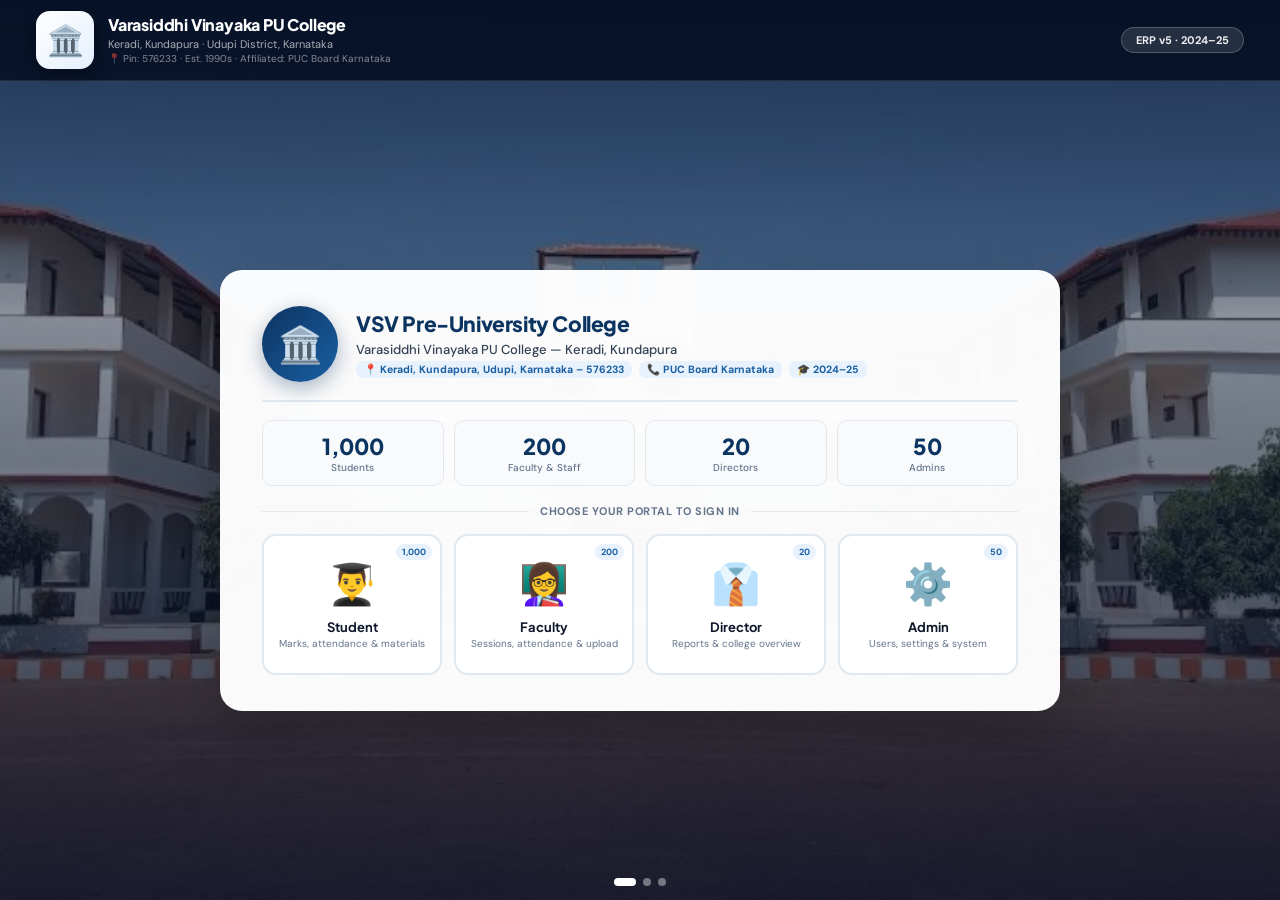
==== commit a48f8db5: "fixed index page" ====
--- a/index.html
+++ b/index.html
@@ -1,3101 +1,1813 @@
 <!DOCTYPE html>
 <html lang="en">
 <head>
-    <meta charset="UTF-8">
-    <meta name="viewport" content="width=device-width, initial-scale=1.0">
-    <title>Varasiddhi Vinayaka PU College - Advanced ERP System</title>
-    <style>
-        * {
-            margin: 0;
-            padding: 0;
-            box-sizing: border-box;
-        }
-
-        :root {
-            --primary: #003d7a;
-            --primary-light: #1e5a96;
-            --primary-dark: #002847;
-            --secondary: #0066cc;
-            --accent: #ff6b35;
-            --success: #27ae60;
-            --warning: #f39c12;
-            --danger: #e74c3c;
-            --info: #3498db;
-            --gray-50: #f8f9fa;
-            --gray-100: #f3f4f6;
-            --gray-200: #e5e7eb;
-            --gray-300: #d1d5db;
-            --gray-600: #4b5563;
-            --gray-700: #374151;
-            --gray-800: #1f2937;
-            --gray-900: #111827;
-        }
-
-        html, body {
-            height: 100%;
-            font-family: 'Segoe UI', Tahoma, Geneva, Verdana, sans-serif;
-            background: #f5f7fa;
-        }
-
-        body {
-            display: flex;
-            flex-direction: column;
-            overflow-x: hidden;
-        }
-
-        /* LANDING PAGE */
-        .landing-page {
-            min-height: 100vh;
-            background: linear-gradient(135deg, #667eea 0%, #764ba2 100%);
-            display: flex;
-            flex-direction: column;
-        }
-
-        .landing-nav {
-            background: rgba(0, 61, 122, 0.95);
-            padding: 15px 40px;
-            display: flex;
-            justify-content: space-between;
-            align-items: center;
-            color: white;
-        }
-
-        .landing-logo {
-            display: flex;
-            align-items: center;
-            gap: 15px;
-        }
-
-        .logo-icon {
-            width: 50px;
-            height: 50px;
-            background: white;
-            border-radius: 50%;
-            display: flex;
-            align-items: center;
-            justify-content: center;
-            font-size: 28px;
-            color: var(--primary);
-            font-weight: bold;
-            box-shadow: 0 2px 8px rgba(0, 0, 0, 0.2);
-        }
-
-        .college-name h1 {
-            font-size: 20px;
-            margin-bottom: 2px;
-            font-weight: 700;
-        }
-
-        .college-name p {
-            font-size: 12px;
-            opacity: 0.9;
-        }
-
-        .landing-content {
-            flex: 1;
-            display: flex;
-            align-items: center;
-            justify-content: center;
-            padding: 60px 40px;
-            flex-direction: column;
-        }
-
-        .main-banner {
-            background: white;
-            border-radius: 20px;
-            padding: 60px;
-            text-align: center;
-            max-width: 700px;
-            box-shadow: 0 20px 60px rgba(0, 0, 0, 0.3);
-            animation: slideUp 0.6s ease-out;
-        }
-
-        @keyframes slideUp {
-            from {
-                opacity: 0;
-                transform: translateY(30px);
-            }
-            to {
-                opacity: 1;
-                transform: translateY(0);
-            }
-        }
-
-        .banner-icon {
-            font-size: 80px;
-            margin-bottom: 20px;
-        }
-
-        .main-banner h1 {
-            font-size: 40px;
-            color: var(--primary);
-            margin-bottom: 10px;
-            font-weight: 700;
-        }
-
-        .main-banner .tagline {
-            color: var(--gray-600);
-            margin-bottom: 30px;
-            font-size: 16px;
-        }
-
-        .college-info {
-            margin-bottom: 30px;
-            text-align: left;
-            display: inline-block;
-        }
-
-        .college-info p {
-            color: var(--gray-700);
-            font-size: 14px;
-            margin: 8px 0;
-        }
-
-        .college-info strong {
-            color: var(--primary);
-        }
-
-        .login-grid {
-            display: grid;
-            grid-template-columns: repeat(auto-fit, minmax(200px, 1fr));
-            gap: 15px;
-            justify-content: center;
-            width: 100%;
-            max-width: 600px;
-            margin: 0 auto;
-        }
-
-        .login-option {
-            background: linear-gradient(135deg, #f5f7fa, #e9ecef);
-            border: 2px solid var(--gray-200);
-            border-radius: 12px;
-            padding: 25px;
-            text-align: center;
-            cursor: pointer;
-            transition: all 0.3s ease;
-            text-decoration: none;
-            color: var(--gray-900);
-        }
-
-        .login-option:hover {
-            border-color: var(--primary);
-            box-shadow: 0 10px 30px rgba(0, 61, 122, 0.2);
-            transform: translateY(-5px);
-        }
-
-        .login-option-icon {
-            font-size: 50px;
-            margin-bottom: 15px;
-        }
-
-        .login-option h3 {
-            font-size: 16px;
-            color: var(--primary);
-            margin-bottom: 8px;
-            font-weight: 600;
-        }
-
-        .login-option p {
-            font-size: 12px;
-            color: var(--gray-600);
-            line-height: 1.5;
-        }
-
-        /* LOGIN PAGES */
-        .login-page {
-            display: none;
-            min-height: 100vh;
-            background: linear-gradient(135deg, #f5f7fa 0%, #e9ecef 100%);
-            flex-direction: column;
-        }
-
-        .login-page.active {
-            display: flex;
-        }
-
-        .login-header {
-            background: var(--primary);
-            color: white;
-            padding: 20px 40px;
-            display: flex;
-            justify-content: space-between;
-            align-items: center;
-        }
-
-        .back-button {
-            background: rgba(255, 255, 255, 0.2);
-            color: white;
-            border: none;
-            padding: 10px 20px;
-            border-radius: 6px;
-            cursor: pointer;
-            font-size: 14px;
-            font-weight: 600;
-            transition: all 0.3s ease;
-        }
-
-        .back-button:hover {
-            background: rgba(255, 255, 255, 0.3);
-        }
-
-        .login-content {
-            flex: 1;
-            display: flex;
-            align-items: center;
-            justify-content: center;
-            padding: 40px;
-        }
-
-        .login-box {
-            background: white;
-            border-radius: 12px;
-            padding: 40px;
-            max-width: 450px;
-            width: 100%;
-            box-shadow: 0 10px 40px rgba(0, 0, 0, 0.1);
-        }
-
-        .login-box h2 {
-            font-size: 24px;
-            color: var(--primary);
-            margin-bottom: 8px;
-            text-align: center;
-            font-weight: 700;
-        }
-
-        .login-box-subtitle {
-            text-align: center;
-            color: var(--gray-600);
-            font-size: 13px;
-            margin-bottom: 25px;
-        }
-
-        .form-group {
-            margin-bottom: 18px;
-        }
-
-        .form-group label {
-            display: block;
-            margin-bottom: 8px;
-            font-weight: 600;
-            color: var(--gray-800);
-            font-size: 13px;
-        }
-
-        .form-group input,
-        .form-group select {
-            width: 100%;
-            padding: 11px 14px;
-            border: 2px solid var(--gray-300);
-            border-radius: 6px;
-            font-size: 13px;
-            transition: all 0.3s ease;
-            font-family: inherit;
-        }
-
-        .form-group input:focus,
-        .form-group select:focus {
-            outline: none;
-            border-color: var(--primary);
-            box-shadow: 0 0 0 3px rgba(0, 61, 122, 0.1);
-        }
-
-        .login-btn {
-            width: 100%;
-            padding: 12px;
-            background: linear-gradient(135deg, var(--primary), var(--primary-light));
-            color: white;
-            border: none;
-            border-radius: 6px;
-            font-size: 15px;
-            font-weight: 600;
-            cursor: pointer;
-            transition: all 0.3s ease;
-            margin-top: 10px;
-        }
-
-        .login-btn:hover {
-            transform: translateY(-2px);
-            box-shadow: 0 8px 20px rgba(0, 61, 122, 0.3);
-        }
-
-        .demo-box {
-            background: #e3f2fd;
-            border: 2px solid var(--secondary);
-            border-radius: 6px;
-            padding: 12px;
-            margin-top: 15px;
-            font-size: 12px;
-            color: var(--gray-800);
-            line-height: 1.6;
-        }
-
-        .demo-box strong {
-            color: var(--primary);
-        }
-
-        /* DASHBOARD LAYOUT */
-        .dashboard-page {
-            display: none;
-            flex: 1;
-            background: var(--gray-50);
-        }
-
-        .dashboard-page.active {
-            display: flex;
-        }
-
-        .dashboard-container {
-            display: flex;
-            flex: 1;
-            min-height: 0;
-        }
-
-        .header {
-            background: white;
-            border-bottom: 2px solid var(--primary);
-            box-shadow: 0 2px 8px rgba(0, 0, 0, 0.08);
-        }
-
-        .header-top {
-            background: var(--primary);
-            color: white;
-            padding: 15px 30px;
-            display: flex;
-            justify-content: space-between;
-            align-items: center;
-        }
-
-        .header-brand {
-            display: flex;
-            align-items: center;
-            gap: 15px;
-        }
-
-        .header-logo {
-            width: 50px;
-            height: 50px;
-            background: white;
-            border-radius: 50%;
-            display: flex;
-            align-items: center;
-            justify-content: center;
-            font-size: 28px;
-            color: var(--primary);
-            font-weight: bold;
-        }
-
-        .header-info h2 {
-            font-size: 17px;
-            margin-bottom: 2px;
-            font-weight: 700;
-        }
-
-        .header-info p {
-            font-size: 12px;
-            opacity: 0.9;
-        }
-
-        .user-menu {
-            display: flex;
-            align-items: center;
-            gap: 20px;
-        }
-
-        .user-avatar {
-            width: 45px;
-            height: 45px;
-            background: white;
-            border-radius: 50%;
-            display: flex;
-            align-items: center;
-            justify-content: center;
-            color: var(--primary);
-            font-weight: bold;
-            font-size: 18px;
-            cursor: pointer;
-            position: relative;
-        }
-
-        .dropdown-menu {
-            position: absolute;
-            top: 50px;
-            right: 0;
-            background: white;
-            border-radius: 6px;
-            box-shadow: 0 8px 20px rgba(0, 0, 0, 0.1);
-            min-width: 200px;
-            display: none;
-            z-index: 1000;
-        }
-
-        .dropdown-menu.active {
-            display: block;
-        }
-
-        .dropdown-menu a {
-            display: block;
-            padding: 12px 20px;
-            text-decoration: none;
-            color: var(--gray-700);
-            border-bottom: 1px solid var(--gray-200);
-            font-size: 13px;
-            transition: all 0.3s ease;
-        }
-
-        .dropdown-menu a:hover {
-            background: var(--gray-50);
-            color: var(--primary);
-        }
-
-        .dropdown-menu a.logout {
-            color: var(--danger);
-            border: none;
-        }
-
-        .sidebar {
-            width: 280px;
-            background: white;
-            border-right: 1px solid var(--gray-200);
-            overflow-y: auto;
-            flex-shrink: 0;
-        }
-
-        .sidebar::-webkit-scrollbar {
-            width: 6px;
-        }
-
-        .sidebar::-webkit-scrollbar-track {
-            background: var(--gray-100);
-        }
-
-        .sidebar::-webkit-scrollbar-thumb {
-            background: var(--gray-300);
-            border-radius: 3px;
-        }
-
-        .sidebar-section {
-            padding: 15px 0;
-            border-bottom: 1px solid var(--gray-200);
-        }
-
-        .sidebar-title {
-            padding: 10px 20px;
-            font-size: 11px;
-            font-weight: 700;
-            text-transform: uppercase;
-            color: var(--gray-600);
-            letter-spacing: 0.5px;
-        }
-
-        .sidebar-menu a {
-            display: flex;
-            align-items: center;
-            gap: 12px;
-            padding: 12px 20px;
-            color: var(--gray-700);
-            text-decoration: none;
-            transition: all 0.3s ease;
-            font-size: 13px;
-            border-left: 3px solid transparent;
-            cursor: pointer;
-        }
-
-        .sidebar-menu a:hover {
-            background: var(--gray-50);
-            color: var(--primary);
-            border-left-color: var(--primary);
-        }
-
-        .sidebar-menu a.active {
-            background: #e3f2fd;
-            color: var(--primary);
-            border-left-color: var(--primary);
-            font-weight: 600;
-        }
-
-        .menu-icon {
-            font-size: 18px;
-            width: 20px;
-            text-align: center;
-        }
-
-        .main-content {
-            flex: 1;
-            display: flex;
-            flex-direction: column;
-            overflow: hidden;
-        }
-
-        .page-header {
-            background: white;
-            padding: 25px 30px;
-            border-bottom: 1px solid var(--gray-200);
-            display: flex;
-            justify-content: space-between;
-            align-items: center;
-            flex-wrap: wrap;
-            gap: 15px;
-        }
-
-        .page-title-section h1 {
-            font-size: 28px;
-            color: var(--gray-900);
-            font-weight: 700;
-            margin-bottom: 5px;
-        }
-
-        .page-title-section p {
-            font-size: 12px;
-            color: var(--gray-600);
-        }
-
-        .page-actions {
-            display: flex;
-            gap: 10px;
-            align-items: center;
-        }
-
-        .content {
-            flex: 1;
-            overflow-y: auto;
-            padding: 25px 30px;
-        }
-
-        .content::-webkit-scrollbar {
-            width: 8px;
-        }
-
-        .content::-webkit-scrollbar-track {
-            background: var(--gray-100);
-        }
-
-        .content::-webkit-scrollbar-thumb {
-            background: var(--gray-300);
-            border-radius: 4px;
-        }
-
-        section {
-            display: none;
-            animation: fadeIn 0.4s ease-out;
-        }
-
-        section.active {
-            display: block;
-        }
-
-        @keyframes fadeIn {
-            from {
-                opacity: 0;
-                transform: translateY(10px);
-            }
-            to {
-                opacity: 1;
-                transform: translateY(0);
-            }
-        }
-
-        /* CARDS */
-        .card {
-            background: white;
-            border-radius: 8px;
-            padding: 20px;
-            box-shadow: 0 1px 3px rgba(0, 0, 0, 0.08);
-            margin-bottom: 20px;
-            border: 1px solid var(--gray-200);
-            transition: all 0.3s ease;
-        }
-
-        .card:hover {
-            box-shadow: 0 4px 12px rgba(0, 0, 0, 0.1);
-        }
-
-        .card h2 {
-            font-size: 18px;
-            margin-bottom: 15px;
-            color: var(--gray-900);
-            padding-bottom: 10px;
-            border-bottom: 2px solid var(--primary);
-        }
-
-        .card h3 {
-            font-size: 14px;
-            margin-top: 15px;
-            margin-bottom: 10px;
-            color: var(--gray-800);
-            font-weight: 600;
-        }
-
-        /* STATS */
-        .stats-grid {
-            display: grid;
-            grid-template-columns: repeat(auto-fit, minmax(200px, 1fr));
-            gap: 15px;
-            margin-bottom: 25px;
-        }
-
-        .stat-card {
-            background: white;
-            border: 2px solid var(--gray-200);
-            border-radius: 8px;
-            padding: 20px;
-            text-align: center;
-            transition: all 0.3s ease;
-        }
-
-        .stat-card:hover {
-            border-color: var(--primary);
-            box-shadow: 0 4px 12px rgba(0, 61, 122, 0.1);
-        }
-
-        .stat-label {
-            font-size: 12px;
-            color: var(--gray-600);
-            text-transform: uppercase;
-            margin-bottom: 8px;
-            font-weight: 600;
-        }
-
-        .stat-value {
-            font-size: 32px;
-            font-weight: 700;
-            color: var(--primary);
-            margin: 10px 0;
-        }
-
-        .stat-subtext {
-            font-size: 12px;
-            color: var(--gray-600);
-        }
-
-        /* TABLES */
-        .table-responsive {
-            overflow-x: auto;
-            background: white;
-            border-radius: 8px;
-            margin-bottom: 20px;
-        }
-
-        table {
-            width: 100%;
-            border-collapse: collapse;
-        }
-
-        table thead {
-            background: var(--gray-50);
-            border-bottom: 2px solid var(--primary);
-        }
-
-        table th {
-            padding: 12px 15px;
-            text-align: left;
-            font-weight: 600;
-            color: var(--primary);
-            font-size: 12px;
-            text-transform: uppercase;
-            letter-spacing: 0.3px;
-        }
-
-        table td {
-            padding: 12px 15px;
-            border-bottom: 1px solid var(--gray-200);
-            font-size: 13px;
-        }
-
-        table tbody tr:hover {
-            background: var(--gray-50);
-        }
-
-        .badge {
-            display: inline-block;
-            padding: 4px 10px;
-            border-radius: 4px;
-            font-size: 11px;
-            font-weight: 600;
-            text-transform: uppercase;
-        }
-
-        .badge-success {
-            background: rgba(39, 174, 96, 0.15);
-            color: var(--success);
-        }
-
-        .badge-warning {
-            background: rgba(243, 156, 18, 0.15);
-            color: var(--warning);
-        }
-
-        .badge-danger {
-            background: rgba(231, 76, 60, 0.15);
-            color: var(--danger);
-        }
-
-        .badge-info {
-            background: rgba(0, 61, 122, 0.15);
-            color: var(--primary);
-        }
-
-        /* BUTTONS */
-        .btn {
-            padding: 8px 16px;
-            border: none;
-            border-radius: 6px;
-            font-size: 12px;
-            font-weight: 600;
-            cursor: pointer;
-            transition: all 0.3s ease;
-            text-decoration: none;
-            display: inline-block;
-        }
-
-        .btn-primary {
-            background: var(--primary);
-            color: white;
-        }
-
-        .btn-primary:hover {
-            background: var(--primary-light);
-        }
-
-        .btn-success {
-            background: var(--success);
-            color: white;
-        }
-
-        .btn-success:hover {
-            opacity: 0.9;
-        }
-
-        .btn-secondary {
-            background: var(--gray-200);
-            color: var(--gray-800);
-        }
-
-        .btn-secondary:hover {
-            background: var(--gray-300);
-        }
-
-        .btn-sm {
-            padding: 6px 12px;
-            font-size: 11px;
-        }
-
-        .btn-danger {
-            background: var(--danger);
-            color: white;
-        }
-
-        /* ALERTS */
-        .alert {
-            padding: 15px 20px;
-            border-radius: 6px;
-            margin-bottom: 15px;
-            border-left: 4px solid;
-            font-size: 13px;
-            line-height: 1.6;
-        }
-
-        .alert-info {
-            background: #e3f2fd;
-            border-left-color: var(--secondary);
-            color: var(--primary);
-        }
-
-        .alert-success {
-            background: #e8f5e9;
-            border-left-color: var(--success);
-            color: var(--success);
-        }
-
-        .alert-warning {
-            background: #fff3e0;
-            border-left-color: var(--warning);
-            color: #b8860b;
-        }
-
-        .alert-danger {
-            background: #ffebee;
-            border-left-color: var(--danger);
-            color: var(--danger);
-        }
-
-        /* FORMS */
-        .form-row {
-            display: grid;
-            grid-template-columns: repeat(auto-fit, minmax(250px, 1fr));
-            gap: 20px;
-            margin-bottom: 20px;
-        }
-
-        .form-group {
-            margin-bottom: 15px;
-        }
-
-        .form-group label {
-            display: block;
-            margin-bottom: 6px;
-            font-weight: 600;
-            color: var(--gray-800);
-            font-size: 13px;
-        }
-
-        .form-group input,
-        .form-group textarea,
-        .form-group select {
-            width: 100%;
-            padding: 10px 12px;
-            border: 1px solid var(--gray-300);
-            border-radius: 6px;
-            font-size: 13px;
-            transition: all 0.3s ease;
-            font-family: inherit;
-        }
-
-        .form-group input:focus,
-        .form-group textarea:focus,
-        .form-group select:focus {
-            outline: none;
-            border-color: var(--primary);
-            box-shadow: 0 0 0 2px rgba(0, 61, 122, 0.1);
-        }
-
-        /* SPECIAL COMPONENTS */
-        .attendance-grid {
-            display: grid;
-            grid-template-columns: repeat(auto-fit, minmax(150px, 1fr));
-            gap: 10px;
-            margin-top: 15px;
-        }
-
-        .attendance-item {
-            padding: 12px;
-            border: 1px solid var(--gray-200);
-            border-radius: 6px;
-            text-align: center;
-            cursor: pointer;
-            transition: all 0.3s ease;
-        }
-
-        .attendance-item:hover {
-            border-color: var(--primary);
-            background: #e3f2fd;
-        }
-
-        .attendance-item.present {
-            background: #e8f5e9;
-            border-color: var(--success);
-        }
-
-        .attendance-item.absent {
-            background: #ffebee;
-            border-color: var(--danger);
-        }
-
-        .attendance-item.leave {
-            background: #fff3e0;
-            border-color: var(--warning);
-        }
-
-        .hostel-section {
-            background: var(--gray-50);
-            padding: 15px;
-            border-radius: 6px;
-            margin-bottom: 15px;
-        }
-
-        .download-item {
-            display: flex;
-            justify-content: space-between;
-            align-items: center;
-            padding: 12px 15px;
-            background: var(--gray-50);
-            border-radius: 6px;
-            margin-bottom: 10px;
-            border-left: 3px solid var(--primary);
-        }
-
-        .download-info h4 {
-            margin-bottom: 4px;
-            font-size: 13px;
-            color: var(--gray-900);
-        }
-
-        .download-info p {
-            margin: 0;
-            font-size: 11px;
-            color: var(--gray-600);
-        }
-
-        .download-btn {
-            padding: 6px 15px;
-            background: var(--primary);
-            color: white;
-            border: none;
-            border-radius: 4px;
-            cursor: pointer;
-            font-size: 11px;
-            font-weight: 600;
-            transition: all 0.3s ease;
-        }
-
-        .download-btn:hover {
-            background: var(--primary-light);
-        }
-
-        .faculty-card {
-            padding: 15px;
-            background: white;
-            border: 1px solid var(--gray-200);
-            border-radius: 6px;
-            margin-bottom: 12px;
-        }
-
-        .faculty-card h4 {
-            color: var(--primary);
-            margin-bottom: 8px;
-            font-size: 13px;
-        }
-
-        .faculty-meta {
-            font-size: 12px;
-            color: var(--gray-600);
-            line-height: 1.5;
-        }
-
-        .info-box {
-            background: var(--gray-50);
-            border-left: 4px solid var(--primary);
-            padding: 15px;
-            border-radius: 6px;
-            margin-bottom: 15px;
-        }
-
-        .info-box strong {
-            color: var(--primary);
-        }
-
-        .empty-state {
-            text-align: center;
-            padding: 40px 20px;
-            color: var(--gray-600);
-        }
-
-        .empty-state-icon {
-            font-size: 60px;
-            margin-bottom: 15px;
-            opacity: 0.5;
-        }
-
-        @media (max-width: 1024px) {
-            .sidebar {
-                width: 240px;
-            }
-        }
-
-        @media (max-width: 768px) {
-            .landing-nav {
-                flex-direction: column;
-                gap: 15px;
-            }
-
-            .sidebar {
-                display: none;
-                position: fixed;
-                left: 0;
-                top: 0;
-                width: 250px;
-                height: 100vh;
-                z-index: 999;
-            }
-
-            .content {
-                padding: 15px;
-            }
-
-            .page-header {
-                flex-direction: column;
-                align-items: flex-start;
-            }
-
-            .stats-grid {
-                grid-template-columns: 1fr;
-            }
-
-            .form-row {
-                grid-template-columns: 1fr;
-            }
-
-            .login-grid {
-                grid-template-columns: 1fr;
-            }
-
-            .attendance-grid {
-                grid-template-columns: repeat(auto-fit, minmax(100px, 1fr));
-            }
-        }
-    </style>
+<meta charset="UTF-8">
+<meta name="viewport" content="width=device-width, initial-scale=1.0">
+<title>VSV PU College Keradi — ERP Portal</title>
+<link href="https://fonts.googleapis.com/css2?family=Plus+Jakarta+Sans:wght@400;500;600;700;800;900&family=DM+Sans:wght@300;400;500&display=swap" rel="stylesheet">
+<style>
+*{margin:0;padding:0;box-sizing:border-box;}
+:root{
+  --bl:#0c3461;--bl2:#1a5fa3;--bl3:#2e88e0;--bpl:#e8f2fc;--bpl2:#dbeafe;
+  --gr:#16a34a;--gpl:#dcfce7;--gr2:#15803d;
+  --rd:#dc2626;--rpl:#fee2e2;
+  --am:#d97706;--apl:#fef3c7;
+  --pu:#7c3aed;--ppl:#ede9fe;
+  --tl:#0891b2;--tpl:#cffafe;
+  --ink:#0f172a;--ink2:#334155;--ink3:#64748b;--ink4:#94a3b8;
+  --bdr:#e2e8f0;--bdr2:#cbd5e1;--sur:#f8fafc;--sur2:#f1f5f9;--wh:#fff;
+  --r:12px;--rs:8px;--rl:18px;
+  --sh:0 1px 3px rgba(0,0,0,.08),0 4px 16px rgba(0,0,0,.06);
+  --shl:0 8px 32px rgba(0,0,0,.14);--shxl:0 20px 60px rgba(0,0,0,.24);
+}
+html,body{height:100%;font-family:'DM Sans',sans-serif;background:var(--sur);color:var(--ink);overflow-x:hidden;}
+h1,h2,h3,h4{font-family:'Plus Jakarta Sans',sans-serif;}
+button,input,select,textarea{font-family:inherit;}
+::-webkit-scrollbar{width:5px;height:5px;}
+::-webkit-scrollbar-track{background:var(--sur);}
+::-webkit-scrollbar-thumb{background:var(--bdr2);border-radius:3px;}
+
+/* TOAST */
+#toastBox{position:fixed;top:18px;right:18px;z-index:99999;display:flex;flex-direction:column;gap:7px;pointer-events:none;}
+.toast{display:flex;align-items:center;gap:9px;padding:11px 16px;border-radius:10px;font-size:13px;font-weight:500;min-width:260px;max-width:340px;box-shadow:var(--shl);animation:tIn .3s cubic-bezier(.16,1,.3,1);color:#fff;}
+.t-success{background:var(--gr);} .t-error{background:var(--rd);} .t-info{background:var(--bl2);} .t-warning{background:var(--am);}
+@keyframes tIn{from{opacity:0;transform:translateX(24px);}to{opacity:1;transform:none;}}
+
+/* PAGES */
+.page{display:none;min-height:100vh;flex-direction:column;}
+.page.active{display:flex;}
+.dash{display:none;height:100vh;overflow:hidden;flex-direction:column;}
+.dash.active{display:flex;}
+
+/* LANDING */
+#landPage{background:#0a2240;position:relative;overflow:hidden;}
+.slider{position:absolute;inset:0;z-index:0;}
+.slide{position:absolute;inset:0;background-size:cover;background-position:center;opacity:0;transition:opacity 1.4s ease;}
+.slide.active{opacity:1;}
+.slide-ov{position:absolute;inset:0;background:linear-gradient(180deg,rgba(6,18,42,.75) 0%,rgba(8,24,52,.45) 35%,rgba(6,16,40,.88) 100%);}
+.lnav{position:relative;z-index:10;background:rgba(4,14,34,.85);backdrop-filter:blur(16px);border-bottom:1px solid rgba(255,255,255,.1);padding:11px 36px;display:flex;justify-content:space-between;align-items:center;}
+.lnav-logo{display:flex;align-items:center;gap:14px;}
+.lnav-seal{width:58px;height:58px;background:linear-gradient(135deg,#fff 0%,#e4effe 100%);border-radius:14px;display:flex;align-items:center;justify-content:center;font-size:30px;box-shadow:0 4px 16px rgba(0,0,0,.4);flex-shrink:0;}
+.lnav-info h1{font-size:16px;font-weight:900;color:#fff;letter-spacing:-.2px;line-height:1.2;}
+.lnav-info .l2{font-size:11px;color:rgba(255,255,255,.65);margin-top:2px;}
+.lnav-info .l3{font-size:10px;color:rgba(255,255,255,.5);margin-top:1px;}
+.lnav-tag{background:rgba(255,255,255,.12);border:1px solid rgba(255,255,255,.2);color:rgba(255,255,255,.92);padding:5px 14px;border-radius:20px;font-size:11px;font-weight:700;}
+.land-body{flex:1;display:flex;align-items:center;justify-content:center;padding:28px 20px;position:relative;z-index:10;}
+.hero{background:rgba(255,255,255,.975);border-radius:22px;padding:36px 42px;max-width:840px;width:100%;box-shadow:var(--shxl);animation:hIn .8s cubic-bezier(.16,1,.3,1);}
+@keyframes hIn{from{opacity:0;transform:translateY(30px) scale(.96);}to{opacity:1;transform:none;}}
+.college-hdr{display:flex;align-items:center;gap:18px;margin-bottom:18px;padding-bottom:18px;border-bottom:2px solid var(--bdr);}
+.c-seal{width:76px;height:76px;background:linear-gradient(135deg,var(--bl),var(--bl2));border-radius:50%;display:flex;align-items:center;justify-content:center;font-size:36px;flex-shrink:0;box-shadow:0 6px 20px rgba(12,52,97,.35);}
+.c-info h1{font-size:21px;font-weight:900;color:var(--bl);letter-spacing:-.4px;line-height:1.25;}
+.c-info .ci2{font-size:13px;color:var(--ink2);margin-top:4px;font-weight:500;}
+.c-info .ci3{font-size:11px;color:var(--ink3);margin-top:3px;display:flex;gap:7px;flex-wrap:wrap;align-items:center;}
+.addr{background:var(--bpl);color:var(--bl2);padding:2px 8px;border-radius:7px;font-size:10.5px;font-weight:700;}
+.stats-row{display:grid;grid-template-columns:repeat(4,1fr);gap:10px;margin-bottom:18px;}
+.sr-item{text-align:center;background:var(--sur);border-radius:10px;padding:11px 7px;border:1px solid var(--bdr);transition:.2s;}
+.sr-item:hover{border-color:var(--bl3);background:var(--bpl);}
+.sr-n{font-size:22px;font-weight:900;color:var(--bl);font-family:'Plus Jakarta Sans',sans-serif;}
+.sr-l{font-size:10px;color:var(--ink3);margin-top:1px;font-weight:500;}
+.divline{display:flex;align-items:center;gap:11px;color:var(--ink3);font-size:11px;font-weight:700;text-transform:uppercase;letter-spacing:.5px;margin:16px 0;}
+.divline::before,.divline::after{content:'';flex:1;height:1px;background:var(--bdr);}
+.login-grid{display:grid;grid-template-columns:repeat(4,1fr);gap:12px;}
+@media(max-width:680px){.login-grid{grid-template-columns:repeat(2,1fr);}}
+.lc{border:2px solid var(--bdr);border-radius:14px;padding:22px 12px;text-align:center;cursor:pointer;transition:all .22s cubic-bezier(.16,1,.3,1);background:#fff;position:relative;overflow:hidden;}
+.lc:hover{transform:translateY(-3px);}
+.lc.s:hover{border-color:#7c3aed;box-shadow:0 8px 26px rgba(124,58,237,.15);}
+.lc.f:hover{border-color:#16a34a;box-shadow:0 8px 26px rgba(22,163,74,.15);}
+.lc.d:hover{border-color:#d97706;box-shadow:0 8px 26px rgba(217,119,6,.15);}
+.lc.a:hover{border-color:#dc2626;box-shadow:0 8px 26px rgba(220,38,38,.15);}
+.lc-cnt{position:absolute;top:8px;right:8px;background:var(--bpl);color:var(--bl2);font-size:9px;font-weight:700;padding:2px 6px;border-radius:9px;}
+.lc-ic{font-size:40px;margin-bottom:9px;display:block;}
+.lc h3{font-size:13px;font-weight:700;color:var(--ink);margin-bottom:2px;}
+.lc p{font-size:10px;color:var(--ink3);line-height:1.35;}
+.sdots{position:absolute;bottom:14px;left:50%;transform:translateX(-50%);display:flex;gap:7px;z-index:11;}
+.sdot{width:8px;height:8px;border-radius:50%;background:rgba(255,255,255,.4);cursor:pointer;transition:.3s;}
+.sdot.on{background:#fff;width:22px;border-radius:4px;}
+
+/* LOGIN PAGES */
+.lp-nav{background:var(--bl);padding:14px 36px;display:flex;align-items:center;gap:14px;color:#fff;box-shadow:0 2px 8px rgba(0,0,0,.2);}
+.lp-nv-ic{width:40px;height:40px;background:rgba(255,255,255,.16);border-radius:10px;display:flex;align-items:center;justify-content:center;font-size:20px;}
+.lp-nv-h2{font-size:15px;font-weight:700;}
+.lp-nv-p{font-size:10px;opacity:.7;margin-top:1px;}
+.lp-bg{background:linear-gradient(150deg,#e8f2fc 0%,#dbeafe 60%,#e0f2fe 100%);}
+.lp-body{flex:1;display:flex;align-items:center;justify-content:center;padding:30px 20px;}
+.lp-card{background:#fff;border-radius:20px;padding:36px;width:100%;max-width:440px;box-shadow:var(--shl);border:1px solid var(--bdr);}
+.lp-ic{font-size:50px;text-align:center;margin-bottom:13px;}
+.lp-h{font-size:22px;font-weight:800;color:var(--bl);text-align:center;margin-bottom:4px;}
+.lp-s{text-align:center;color:var(--ink3);font-size:12px;margin-bottom:20px;}
+.tab-row{display:flex;background:var(--sur);border-radius:9px;padding:3px;margin-bottom:18px;gap:3px;}
+.ttb{flex:1;padding:8px;border:none;border-radius:7px;font-size:12px;font-weight:600;cursor:pointer;background:transparent;color:var(--ink2);transition:.15s;}
+.ttb.on{background:#fff;color:var(--bl);box-shadow:0 1px 4px rgba(0,0,0,.1);}
+.fld{margin-bottom:13px;}
+.fld label{display:block;font-size:11px;font-weight:700;color:var(--ink2);margin-bottom:5px;text-transform:uppercase;letter-spacing:.4px;}
+.fld input{width:100%;padding:11px 13px;border:2px solid var(--bdr);border-radius:9px;font-size:14px;color:var(--ink);transition:.2s;background:#fff;}
+.fld input:focus{outline:none;border-color:var(--bl3);box-shadow:0 0 0 3px rgba(46,136,224,.1);}
+.lp-btn{width:100%;padding:12px;background:linear-gradient(135deg,var(--bl),var(--bl2));color:#fff;border:none;border-radius:9px;font-size:14px;font-weight:700;cursor:pointer;transition:.22s;margin-top:5px;}
+.lp-btn:hover{transform:translateY(-1px);box-shadow:0 6px 20px rgba(12,52,97,.3);}
+.demobox{background:var(--bpl);border:1px solid #bfdbfe;border-radius:8px;padding:11px 13px;margin-top:13px;font-size:11.5px;line-height:1.9;color:var(--ink2);}
+.demobox code{background:rgba(12,52,97,.1);padding:1px 5px;border-radius:4px;font-size:11px;font-weight:700;color:var(--bl);}
+.back-link{text-align:center;margin-top:13px;font-size:12px;color:var(--ink3);}
+.back-link a{color:var(--bl2);font-weight:600;cursor:pointer;text-decoration:underline;}
+
+/* TOPBAR */
+.topbar{background:linear-gradient(90deg,var(--bl),var(--bl2));color:#fff;height:58px;padding:0 20px;display:flex;align-items:center;justify-content:space-between;flex-shrink:0;box-shadow:0 2px 10px rgba(0,0,0,.25);}
+.tb-brand{display:flex;align-items:center;gap:10px;}
+.tb-ic{width:36px;height:36px;background:rgba(255,255,255,.14);border-radius:9px;display:flex;align-items:center;justify-content:center;font-size:18px;}
+.tb-brand h1{font-size:13px;font-weight:700;line-height:1.2;}
+.tb-brand p{font-size:10px;opacity:.68;margin-top:1px;}
+.tb-right{display:flex;align-items:center;gap:8px;}
+.tb-notif{width:32px;height:32px;background:rgba(255,255,255,.12);border:none;border-radius:8px;cursor:pointer;display:flex;align-items:center;justify-content:center;font-size:14px;color:#fff;position:relative;transition:.15s;}
+.tb-notif:hover{background:rgba(255,255,255,.2);}
+.ndot{position:absolute;top:4px;right:4px;width:7px;height:7px;background:#f59e0b;border-radius:50%;border:2px solid var(--bl);}
+.uchip{display:flex;align-items:center;gap:7px;background:rgba(255,255,255,.13);border-radius:18px;padding:4px 12px 4px 4px;cursor:pointer;}
+.uc-ava{width:27px;height:27px;background:rgba(255,255,255,.26);border-radius:50%;display:flex;align-items:center;justify-content:center;font-size:12px;font-weight:700;}
+.uc-nm{font-size:12px;font-weight:600;}
+.tb-profbtn{background:rgba(255,255,255,.12);border:1px solid rgba(255,255,255,.2);color:#fff;padding:5px 11px;border-radius:7px;font-size:11px;cursor:pointer;transition:.15s;}
+.tb-profbtn:hover{background:rgba(255,255,255,.2);}
+.tb-out{background:rgba(255,255,255,.11);border:1px solid rgba(255,255,255,.2);color:#fff;padding:5px 12px;border-radius:7px;font-size:11.5px;font-weight:600;cursor:pointer;transition:.15s;}
+.tb-out:hover{background:rgba(220,38,38,.4);}
+
+/* SIDEBAR & MAIN */
+.dash-body{flex:1;display:flex;overflow:hidden;}
+.sidebar{width:246px;background:#fff;border-right:1px solid var(--bdr);overflow-y:auto;flex-shrink:0;}
+.sb-head{padding:16px;background:linear-gradient(135deg,var(--bpl),#fff);border-bottom:1px solid var(--bdr);}
+.sb-ava{width:44px;height:44px;background:linear-gradient(135deg,var(--bl),var(--bl2));border-radius:12px;display:flex;align-items:center;justify-content:center;font-size:20px;margin-bottom:9px;}
+.sb-nm{font-size:13px;font-weight:700;color:var(--ink);}
+.sb-role{font-size:11px;color:var(--ink3);margin-top:1px;}
+.sb-id{font-size:11px;color:var(--bl2);font-weight:600;margin-top:2px;}
+.sb-em{font-size:10px;color:var(--ink4);margin-top:2px;word-break:break-all;}
+.nsec{padding:9px 0 3px;}
+.nlbl{padding:3px 14px 7px;font-size:10px;font-weight:700;color:var(--ink4);text-transform:uppercase;letter-spacing:.8px;}
+.na{display:flex;align-items:center;gap:8px;padding:9px 14px;font-size:12.5px;color:var(--ink2);cursor:pointer;transition:.13s;border-left:3px solid transparent;}
+.na:hover{background:var(--sur);color:var(--bl);}
+.na.on{background:var(--bpl);color:var(--bl);border-left-color:var(--bl);font-weight:600;}
+.ni{font-size:15px;width:18px;text-align:center;flex-shrink:0;}
+.nbg{margin-left:auto;background:var(--rd);color:#fff;font-size:9px;font-weight:700;padding:1px 5px;border-radius:8px;}
+.main{flex:1;overflow-y:auto;background:var(--sur);}
+.panel{display:none;padding:22px;animation:pIn .25s ease;}
+.panel.on{display:block;}
+@keyframes pIn{from{opacity:0;transform:translateY(6px);}to{opacity:1;transform:none;}}
+.ph{display:flex;justify-content:space-between;align-items:flex-start;margin-bottom:20px;flex-wrap:wrap;gap:10px;}
+.ph h1{font-size:21px;font-weight:800;color:var(--ink);letter-spacing:-.3px;}
+.ph p{font-size:12px;color:var(--ink3);margin-top:3px;}
+.ph-act{display:flex;gap:7px;flex-wrap:wrap;align-items:center;}
+
+/* STAT GRID */
+.sg{display:grid;gap:13px;margin-bottom:20px;}
+.sg.c4{grid-template-columns:repeat(4,1fr);}
+.sg.c3{grid-template-columns:repeat(3,1fr);}
+.sg.c2{grid-template-columns:repeat(2,1fr);}
+@media(max-width:1000px){.sg.c4{grid-template-columns:repeat(2,1fr);}}
+.stat{background:#fff;border:1px solid var(--bdr);border-radius:12px;padding:17px;position:relative;overflow:hidden;transition:.22s;}
+.stat:hover{box-shadow:var(--sh);transform:translateY(-1px);}
+.stat-line{position:absolute;top:0;left:0;right:0;height:3px;border-radius:12px 12px 0 0;}
+.si{font-size:26px;margin-bottom:7px;}
+.sv{font-size:26px;font-weight:800;font-family:'Plus Jakarta Sans',sans-serif;color:var(--ink);line-height:1;margin-bottom:3px;}
+.sl{font-size:11px;color:var(--ink3);font-weight:500;}
+.sdl{display:inline-flex;align-items:center;font-size:10px;font-weight:600;margin-top:6px;padding:2px 7px;border-radius:9px;}
+.up{background:var(--gpl);color:var(--gr);} .dn{background:var(--rpl);color:var(--rd);} .ne{background:var(--apl);color:var(--am);}
+
+/* CARD */
+.card{background:#fff;border:1px solid var(--bdr);border-radius:12px;padding:18px;margin-bottom:15px;}
+.ch{display:flex;justify-content:space-between;align-items:center;margin-bottom:14px;padding-bottom:12px;border-bottom:1px solid var(--bdr);}
+.ch h2{font-size:14px;font-weight:700;color:var(--ink);}
+.cbadge{font-size:11px;font-weight:600;background:var(--bpl);color:var(--bl2);padding:3px 9px;border-radius:9px;}
+.g2{display:grid;grid-template-columns:1fr 1fr;gap:15px;}
+.g3{display:grid;grid-template-columns:1fr 1fr 1fr;gap:15px;}
+@media(max-width:760px){.g2,.g3{grid-template-columns:1fr;}}
+
+/* TABLE */
+.tw{overflow-x:auto;border-radius:9px;border:1px solid var(--bdr);}
+table{width:100%;border-collapse:collapse;font-size:12.5px;}
+thead tr{background:var(--sur);}
+th{padding:9px 12px;text-align:left;font-size:10px;font-weight:700;color:var(--ink3);text-transform:uppercase;letter-spacing:.5px;border-bottom:1px solid var(--bdr);white-space:nowrap;}
+td{padding:9px 12px;border-bottom:1px solid var(--bdr);color:var(--ink2);vertical-align:middle;}
+tbody tr:last-child td{border-bottom:none;}
+tbody tr:hover{background:var(--sur);}
+.tsrch{width:100%;padding:9px 12px;border:1px solid var(--bdr);border-radius:8px;font-size:13px;margin-bottom:11px;}
+.tsrch:focus{outline:none;border-color:var(--bl3);}
+
+/* BADGES */
+.badge{display:inline-flex;align-items:center;padding:2px 8px;border-radius:9px;font-size:10.5px;font-weight:600;white-space:nowrap;}
+.bg2{background:var(--gpl);color:var(--gr);} .br2{background:var(--rpl);color:var(--rd);} .ba2{background:var(--apl);color:var(--am);}
+.bb2{background:var(--bpl);color:var(--bl2);} .bp2{background:var(--ppl);color:var(--pu);} .bt2{background:var(--tpl);color:var(--tl);}
+.bk2{background:var(--sur2);color:var(--ink2);}
+
+/* BUTTONS */
+.btn{display:inline-flex;align-items:center;gap:5px;padding:8px 14px;border-radius:8px;border:none;font-size:12px;font-weight:600;cursor:pointer;transition:all .18s;font-family:inherit;}
+.bp3{background:linear-gradient(135deg,var(--bl),var(--bl2));color:#fff;}
+.bp3:hover{transform:translateY(-1px);box-shadow:0 5px 16px rgba(12,52,97,.26);}
+.bsuc{background:var(--gr);color:#fff;} .bsuc:hover{background:var(--gr2);}
+.bdan{background:var(--rd);color:#fff;} .bdan:hover{background:#b91c1c;}
+.bamb{background:var(--am);color:#fff;}
+.bgh{background:transparent;color:var(--ink2);border:1px solid var(--bdr);} .bgh:hover{background:var(--sur);}
+.bout{background:transparent;color:var(--bl2);border:2px solid var(--bl2);} .bout:hover{background:var(--bpl);}
+.btn-sm{padding:5px 10px;font-size:11px;border-radius:7px;}
+.btn-xs{padding:3px 8px;font-size:10px;border-radius:5px;}
+
+/* FORMS */
+.fr{display:grid;gap:12px;margin-bottom:12px;}
+.fr.c2{grid-template-columns:1fr 1fr;} .fr.c3{grid-template-columns:1fr 1fr 1fr;}
+@media(max-width:680px){.fr.c2,.fr.c3{grid-template-columns:1fr;}}
+.fg{display:flex;flex-direction:column;gap:5px;}
+.fg label{font-size:11px;font-weight:700;color:var(--ink2);text-transform:uppercase;letter-spacing:.4px;}
+.fg input,.fg select,.fg textarea{padding:9px 11px;border:2px solid var(--bdr);border-radius:8px;font-size:13px;color:var(--ink);transition:.18s;background:#fff;}
+.fg input:focus,.fg select:focus,.fg textarea:focus{outline:none;border-color:var(--bl3);box-shadow:0 0 0 3px rgba(46,136,224,.09);}
+.fg textarea{resize:vertical;min-height:66px;}
+
+/* ATTENDANCE */
+.att-g{display:grid;grid-template-columns:repeat(auto-fill,minmax(148px,1fr));gap:8px;}
+.ac{border:2px solid var(--bdr);border-radius:10px;padding:11px;text-align:center;cursor:pointer;transition:all .17s;background:#fff;user-select:none;}
+.ac:hover{border-color:var(--bl3);}
+.ac.present{border-color:var(--gr);background:var(--gpl);} .ac.absent{border-color:var(--rd);background:var(--rpl);} .ac.late{border-color:var(--am);background:var(--apl);}
+.ac-av{width:34px;height:34px;border-radius:9px;display:flex;align-items:center;justify-content:center;font-size:15px;margin:0 auto 6px;background:var(--sur);}
+.ac.present .ac-av{background:rgba(22,163,74,.13);} .ac.absent .ac-av{background:rgba(220,38,38,.1);} .ac.late .ac-av{background:rgba(217,119,6,.1);}
+.ac-nm{font-size:10.5px;font-weight:700;color:var(--ink);white-space:nowrap;overflow:hidden;text-overflow:ellipsis;}
+.ac-rl{font-size:9.5px;color:var(--ink4);margin-top:1px;}
+.ac-st{margin-top:5px;font-size:10px;font-weight:700;}
+.ac.present .ac-st{color:var(--gr);} .ac.absent .ac-st{color:var(--rd);} .ac.late .ac-st{color:var(--am);}
+.ac:not(.present):not(.absent):not(.late) .ac-st{color:var(--ink4);}
+.att-locked{display:flex;align-items:center;gap:8px;padding:11px 14px;background:var(--rpl);border:1px solid var(--rd);border-radius:9px;margin-bottom:11px;color:var(--rd);font-size:12.5px;font-weight:600;}
+
+/* PROGRESS */
+.pbw{margin:4px 0;}
+.pbr{display:flex;justify-content:space-between;font-size:11.5px;margin-bottom:4px;color:var(--ink2);}
+.pbbg{height:7px;background:var(--bdr);border-radius:4px;overflow:hidden;}
+.pbf{height:100%;border-radius:4px;transition:width 1.1s cubic-bezier(.16,1,.3,1);}
+
+/* MODAL */
+.mover{display:none;position:fixed;inset:0;background:rgba(0,0,0,.52);z-index:9000;align-items:center;justify-content:center;padding:18px;}
+.mover.open{display:flex;}
+.modal{background:#fff;border-radius:16px;padding:25px;max-width:520px;width:100%;max-height:90vh;overflow-y:auto;animation:mIn .27s cubic-bezier(.16,1,.3,1);box-shadow:var(--shxl);}
+.modal.lg{max-width:760px;}
+@keyframes mIn{from{opacity:0;transform:scale(.93);}to{opacity:1;transform:scale(1);}}
+.modal h3{font-size:17px;font-weight:800;margin-bottom:14px;color:var(--ink);}
+.mfoot{display:flex;gap:8px;justify-content:flex-end;margin-top:15px;padding-top:12px;border-top:1px solid var(--bdr);}
+
+/* ALERTS & MISC */
+.alert{display:flex;align-items:flex-start;gap:8px;padding:11px 13px;border-radius:8px;font-size:12.5px;margin-bottom:10px;}
+.al-i{background:var(--bpl);color:var(--bl2);} .al-s{background:var(--gpl);color:var(--gr);} .al-w{background:var(--apl);color:var(--am);} .al-d{background:var(--rpl);color:var(--rd);}
+.aico{font-size:15px;flex-shrink:0;margin-top:1px;}
+.divider{height:1px;background:var(--bdr);margin:13px 0;}
+.empty{text-align:center;padding:30px 16px;color:var(--ink3);}
+.empty .ei{font-size:40px;margin-bottom:9px;}
+.empty p{font-size:13px;}
+.tmuted{color:var(--ink3);font-size:12px;}
+.fw7{font-weight:700;}
+.mt8{margin-top:8px;} .mt12{margin-top:12px;} .mt16{margin-top:16px;}
+.mb8{margin-bottom:8px;} .mb12{margin-bottom:12px;} .mb16{margin-bottom:16px;}
+.pagn{display:flex;align-items:center;gap:5px;margin-top:12px;flex-wrap:wrap;}
+.pgb{padding:5px 9px;border:1px solid var(--bdr);border-radius:6px;background:#fff;font-size:12px;cursor:pointer;transition:.13s;}
+.pgb:hover,.pgb.on{background:var(--bl2);color:#fff;border-color:var(--bl2);}
+.upzone{border:2px dashed var(--bdr);border-radius:10px;padding:24px;text-align:center;cursor:pointer;transition:.2s;background:var(--sur);}
+.upzone:hover,.upzone.dv{border-color:var(--bl3);background:var(--bpl);}
+.dlrow{display:flex;align-items:center;gap:11px;padding:11px 13px;border:1px solid var(--bdr);border-radius:9px;background:#fff;margin-bottom:6px;transition:.17s;}
+.dlrow:hover{border-color:var(--bl3);}
+.tlitem{display:flex;gap:10px;margin-bottom:10px;}
+.tldot{width:33px;height:33px;border-radius:9px;display:flex;align-items:center;justify-content:center;font-size:15px;flex-shrink:0;background:var(--bpl);}
+.tlbody{flex:1;background:#fff;border:1px solid var(--bdr);border-radius:9px;padding:10px 12px;}
+.tlbody h4{font-size:12.5px;font-weight:700;color:var(--ink);margin-bottom:2px;}
+.tlbody p{font-size:11px;color:var(--ink3);}
+.tlmeta{display:flex;gap:5px;margin-top:5px;flex-wrap:wrap;}
+.ann-card{border-left:4px solid var(--bl2);background:#fff;padding:12px 14px;border-radius:9px;margin-bottom:7px;}
+.ann-card.urg{border-left-color:var(--rd);} .ann-card.inf{border-left-color:var(--tl);}
+.ann-card h4{font-size:13px;font-weight:700;margin-bottom:3px;}
+.ann-card p{font-size:12px;color:var(--ink3);}
+.ann-meta{display:flex;gap:7px;margin-top:6px;flex-wrap:wrap;align-items:center;}
+.abs-chip{background:var(--rpl);border:1px solid var(--rd);color:var(--rd);padding:2px 8px;border-radius:10px;font-size:10.5px;font-weight:600;display:inline-block;margin:2px;}
+.ttg{display:grid;grid-template-columns:86px repeat(5,1fr);gap:6px;}
+.tth{font-weight:700;padding:8px;text-align:center;color:var(--ink2);background:var(--sur);border-radius:6px;font-size:11px;}
+.ttc{padding:7px;border-radius:7px;text-align:center;border:1px solid var(--bdr);font-size:10px;min-height:47px;display:flex;flex-direction:column;align-items:center;justify-content:center;gap:2px;}
+.ttc.cls{background:var(--bpl);border-color:#bfdbfe;color:var(--bl2);} .ttc.brk{background:var(--apl);border-color:#fde68a;color:var(--am);}
+.ttc strong{display:block;font-weight:700;font-size:10.5px;}
+</style>
 </head>
 <body>
-
-<!-- LANDING PAGE -->
-<div class="landing-page" id="landingPage">
-    <div class="landing-nav">
-        <div class="landing-logo">
-            <div class="logo-icon">🎓</div>
-            <div class="college-name">
-                <h1>Varasiddhi Vinayaka PU College</h1>
-                <p>Keradi - 576233 | Advanced ERP Portal</p>
+<div id="toastBox"></div>
+
+<!-- ===== MODALS ===== -->
+<div class="mover" id="mSession">
+<div class="modal">
+  <h3>📅 Add Class Session</h3>
+  <div class="fr c2">
+    <div class="fg"><label>Subject</label><select id="msSub"><option value="">Select Subject</option><option>Physics</option><option>Chemistry</option><option>Mathematics</option><option>Biology</option><option>English</option><option>Computer Science</option></select></div>
+    <div class="fg"><label>Class</label><select id="msCls"><option value="">Select Class</option><option>PUC-I Science A</option><option>PUC-I Science B</option><option>PUC-II Science A</option><option>PUC-II Science B</option><option>PUC-I Commerce A</option><option>PUC-II Commerce A</option></select></div>
+  </div>
+  <div class="fr c2">
+    <div class="fg"><label>Date</label><input type="date" id="msDt"></div>
+    <div class="fg"><label>Time Slot</label><select id="msTm"><option>8:00–8:50 AM</option><option>9:00–9:50 AM</option><option>10:00–10:50 AM</option><option>11:00–11:50 AM</option><option>2:00–2:50 PM</option><option>3:00–3:50 PM</option></select></div>
+  </div>
+  <div class="fr c2">
+    <div class="fg"><label>Room</label><input type="text" id="msRoom" placeholder="e.g. Room 204"></div>
+    <div class="fg"><label>Session Type</label><select id="msType"><option>Lecture</option><option>Lab Session</option><option>Tutorial</option><option>Revision</option><option>Test</option></select></div>
+  </div>
+  <div class="fg mb12"><label>Topic Covered</label><textarea id="msTopic" placeholder="Topic covered…"></textarea></div>
+  <div class="mfoot">
+    <button class="btn bgh" onclick="closeModal('mSession')">Cancel</button>
+    <button class="btn bp3" onclick="addSession()">➕ Add Session</button>
+  </div>
+</div></div>
+
+<div class="mover" id="mUpload">
+<div class="modal">
+  <h3>📤 Upload Study Material</h3>
+  <div class="fr c2">
+    <div class="fg"><label>Subject</label><select id="upSub"><option value="">Select Subject</option><option>Physics</option><option>Chemistry</option><option>Mathematics</option><option>Biology</option><option>English</option><option>Computer Science</option></select></div>
+    <div class="fg"><label>Class</label><select id="upCls"><option value="">Select Class</option><option>PUC-I Science A</option><option>PUC-I Science B</option><option>PUC-II Science A</option><option>PUC-II Science B</option><option>All Classes</option></select></div>
+  </div>
+  <div class="fg mb12"><label>Title</label><input type="text" id="upTitle" placeholder="e.g. Chapter 4 Notes"></div>
+  <div class="fg mb12"><label>Category</label><select id="upCat"><option>Lecture Notes</option><option>Assignment</option><option>Reference Material</option><option>Question Paper</option><option>Syllabus</option><option>Lab Manual</option></select></div>
+  <div class="upzone" id="upZone" onclick="document.getElementById('upFile').click()">
+    <div style="font-size:34px;margin-bottom:9px;">📁</div>
+    <p style="font-weight:700;font-size:13px;margin-bottom:3px;">Click or drag file here</p>
+    <p class="tmuted">PDF, DOC, PPT, Images — up to 10 MB</p>
+    <input type="file" id="upFile" style="display:none" onchange="handleFile(this)">
+  </div>
+  <div id="upPreview" style="display:none;margin-top:8px;padding:10px;border:1px solid var(--bdr);border-radius:8px;align-items:center;gap:10px;">
+    <span id="upFileIcon" style="font-size:22px;">📄</span>
+    <div style="flex:1"><div id="upFileName" style="font-weight:700;font-size:12px;"></div><div id="upFileSize" style="font-size:11px;color:var(--ink3);"></div></div>
+    <button class="btn bgh btn-xs" onclick="clearFile()">✕</button>
+  </div>
+  <div class="mfoot">
+    <button class="btn bgh" onclick="closeModal('mUpload')">Cancel</button>
+    <button class="btn bsuc" onclick="doUpload()">📤 Upload</button>
+  </div>
+</div></div>
+
+<div class="mover" id="mProfile">
+<div class="modal">
+  <h3>👤 My Profile &amp; Settings</h3>
+  <div id="profileContent"></div>
+  <div class="mfoot">
+    <button class="btn bgh" onclick="closeModal('mProfile')">Close</button>
+    <button class="btn bp3" onclick="saveProfile()">💾 Save Changes</button>
+  </div>
+</div></div>
+
+<div class="mover" id="mAnnounce">
+<div class="modal">
+  <h3>📣 Post Announcement</h3>
+  <div class="fg mb12"><label>Title</label><input type="text" id="anTitle" placeholder="Announcement title"></div>
+  <div class="fr c2">
+    <div class="fg"><label>Target</label><select id="anTarget"><option>All</option><option>Students Only</option><option>Faculty Only</option></select></div>
+    <div class="fg"><label>Priority</label><select id="anPri"><option>Normal</option><option>Urgent</option><option>Info</option></select></div>
+  </div>
+  <div class="fg mb12"><label>Message</label><textarea id="anMsg" placeholder="Write your announcement…"></textarea></div>
+  <div class="mfoot">
+    <button class="btn bgh" onclick="closeModal('mAnnounce')">Cancel</button>
+    <button class="btn bp3" onclick="postAnnounce()">📣 Post</button>
+  </div>
+</div></div>
+
+<div class="mover" id="mAddUser">
+<div class="modal">
+  <h3>➕ Add New User</h3>
+  <div class="fr c2">
+    <div class="fg"><label>Full Name</label><input type="text" id="auName" placeholder="Full name"></div>
+    <div class="fg"><label>Role</label><select id="auRole"><option>Student</option><option>Faculty</option><option>Director</option><option>Admin</option></select></div>
+  </div>
+  <div class="fr c2">
+    <div class="fg"><label>User ID</label><input type="text" id="auId" placeholder="e.g. FAC201"></div>
+    <div class="fg"><label>Email</label><input type="email" id="auEmail" placeholder="user@vsvpuc.edu.in"></div>
+  </div>
+  <div class="fr c2">
+    <div class="fg"><label>Password</label><input type="password" id="auPass" placeholder="Initial password"></div>
+    <div class="fg"><label>Dept / Class</label><input type="text" id="auDept" placeholder="e.g. Chemistry / PUC-II A"></div>
+  </div>
+  <div class="mfoot">
+    <button class="btn bgh" onclick="closeModal('mAddUser')">Cancel</button>
+    <button class="btn bsuc" onclick="addUser()">➕ Create</button>
+  </div>
+</div></div>
+
+<div class="mover" id="mAbsent">
+<div class="modal lg">
+  <h3 id="absMTitle">❌ Absent Students Report</h3>
+  <div id="absMContent"></div>
+  <div class="mfoot">
+    <button class="btn bgh" onclick="closeModal('mAbsent')">Close</button>
+    <button class="btn bp3" onclick="dlAbsentReport()">📥 Download Report</button>
+  </div>
+</div></div>
+
+<!-- ===== LANDING PAGE ===== -->
+<div id="landPage" class="page active">
+  <div class="slider" id="slider">
+    <div class="slide active" id="sl0">
+      <div class="slide-ov"></div>
+    </div>
+    <div class="slide" id="sl1">
+      <div class="slide-ov"></div>
+    </div>
+    <div class="slide" id="sl2">
+      <div class="slide-ov"></div>
+    </div>
+  </div>
+  <div class="sdots"><div class="sdot on" onclick="goSlide(0)"></div><div class="sdot" onclick="goSlide(1)"></div><div class="sdot" onclick="goSlide(2)"></div></div>
+  <nav class="lnav">
+    <div class="lnav-logo">
+      <div class="lnav-seal">🏛️</div>
+      <div class="lnav-info">
+        <h1>Varasiddhi Vinayaka PU College</h1>
+        <div class="l2">Keradi, Kundapura · Udupi District, Karnataka</div>
+        <div class="l3">📍 Pin: 576233 · Est. 1990s · Affiliated: PUC Board Karnataka</div>
+      </div>
+    </div>
+    <div class="lnav-tag">ERP v5 · 2024–25</div>
+  </nav>
+  <div class="land-body">
+    <div class="hero">
+      <div class="college-hdr">
+        <div class="c-seal">🏛️</div>
+        <div class="c-info">
+          <h1>VSV Pre-University College</h1>
+          <div class="ci2">Varasiddhi Vinayaka PU College — Keradi, Kundapura</div>
+          <div class="ci3">
+            <span class="addr">📍 Keradi, Kundapura, Udupi, Karnataka – 576233</span>
+            <span class="addr">📞 PUC Board Karnataka</span>
+            <span class="addr">🎓 2024–25</span>
+          </div>
+        </div>
+      </div>
+      <div class="stats-row">
+        <div class="sr-item"><div class="sr-n">1,000</div><div class="sr-l">Students</div></div>
+        <div class="sr-item"><div class="sr-n">200</div><div class="sr-l">Faculty &amp; Staff</div></div>
+        <div class="sr-item"><div class="sr-n">20</div><div class="sr-l">Directors</div></div>
+        <div class="sr-item"><div class="sr-n">50</div><div class="sr-l">Admins</div></div>
+      </div>
+      <div class="divline">Choose your portal to sign in</div>
+      <div class="login-grid">
+        <div class="lc s" onclick="showLogin('student')">
+          <div class="lc-cnt">1,000</div>
+          <span class="lc-ic">👨‍🎓</span>
+          <h3>Student</h3>
+          <p>Marks, attendance &amp; materials</p>
+        </div>
+        <div class="lc f" onclick="showLogin('faculty')">
+          <div class="lc-cnt">200</div>
+          <span class="lc-ic">👩‍🏫</span>
+          <h3>Faculty</h3>
+          <p>Sessions, attendance &amp; upload</p>
+        </div>
+        <div class="lc d" onclick="showLogin('director')">
+          <div class="lc-cnt">20</div>
+          <span class="lc-ic">👔</span>
+          <h3>Director</h3>
+          <p>Reports &amp; college overview</p>
+        </div>
+        <div class="lc a" onclick="showLogin('admin')">
+          <div class="lc-cnt">50</div>
+          <span class="lc-ic">⚙️</span>
+          <h3>Admin</h3>
+          <p>Users, settings &amp; system</p>
+        </div>
+      </div>
+    </div>
+  </div>
+</div>
+
+<!-- ===== LOGIN PAGES ===== -->
+<div id="studentLogin" class="page lp-bg">
+  <div class="lp-nav"><div class="lp-nv-ic">🏛️</div><div><div class="lp-nv-h2">VSV PU College, Keradi</div><div class="lp-nv-p">Student Portal</div></div></div>
+  <div class="lp-body">
+    <div class="lp-card">
+      <div class="lp-ic">👨‍🎓</div>
+      <h2 class="lp-h">Student Sign In</h2>
+      <div class="lp-s">Sign in with Roll Number or Email ID</div>
+      <div class="tab-row">
+        <button class="ttb on" id="st_tab_id" onclick="switchLoginTab('st','id')">Roll Number</button>
+        <button class="ttb" id="st_tab_em" onclick="switchLoginTab('st','em')">Email ID</button>
+      </div>
+      <div id="st_id_fld" class="fld"><label>Roll Number</label><input id="st_id" type="text" placeholder="e.g. VVPU2024001"></div>
+      <div id="st_em_fld" class="fld" style="display:none"><label>Email Address</label><input id="st_em" type="email" placeholder="student@vsvpuc.edu.in"></div>
+      <div class="fld"><label>Password</label><input id="st_pass" type="password" placeholder="Enter your password"></div>
+      <button class="lp-btn" onclick="doLogin('student')">🔐 Sign In</button>
+      <div class="demobox">
+        <strong>Demo Credentials:</strong><br>
+        Roll: <code>VVPU2024001</code> &nbsp; Password: <code>student123</code><br>
+        Email: <code>arjun.sharma@vsvpuc.edu.in</code>
+      </div>
+      <div class="back-link"><a onclick="showLanding()">← Back to portal selection</a></div>
+    </div>
+  </div>
+</div>
+
+<div id="facultyLogin" class="page lp-bg">
+  <div class="lp-nav"><div class="lp-nv-ic">🏛️</div><div><div class="lp-nv-h2">VSV PU College, Keradi</div><div class="lp-nv-p">Faculty Portal</div></div></div>
+  <div class="lp-body">
+    <div class="lp-card">
+      <div class="lp-ic">👩‍🏫</div>
+      <h2 class="lp-h">Faculty Sign In</h2>
+      <div class="lp-s">Sign in with Employee ID or Email ID</div>
+      <div class="tab-row">
+        <button class="ttb on" id="fc_tab_id" onclick="switchLoginTab('fc','id')">Employee ID</button>
+        <button class="ttb" id="fc_tab_em" onclick="switchLoginTab('fc','em')">Email ID</button>
+      </div>
+      <div id="fc_id_fld" class="fld"><label>Employee ID</label><input id="fc_id" type="text" placeholder="e.g. FAC001"></div>
+      <div id="fc_em_fld" class="fld" style="display:none"><label>Email Address</label><input id="fc_em" type="email" placeholder="faculty@vsvpuc.edu.in"></div>
+      <div class="fld"><label>Password</label><input id="fc_pass" type="password" placeholder="Enter your password"></div>
+      <button class="lp-btn" onclick="doLogin('faculty')">🔐 Sign In</button>
+      <div class="demobox">
+        <strong>Demo Credentials:</strong><br>
+        ID: <code>FAC001</code> &nbsp; Password: <code>faculty123</code><br>
+        Email: <code>priya.sharma@vsvpuc.edu.in</code>
+      </div>
+      <div class="back-link"><a onclick="showLanding()">← Back to portal selection</a></div>
+    </div>
+  </div>
+</div>
+
+<div id="directorLogin" class="page lp-bg">
+  <div class="lp-nav"><div class="lp-nv-ic">🏛️</div><div><div class="lp-nv-h2">VSV PU College, Keradi</div><div class="lp-nv-p">Director's Portal</div></div></div>
+  <div class="lp-body">
+    <div class="lp-card">
+      <div class="lp-ic">👔</div>
+      <h2 class="lp-h">Director Sign In</h2>
+      <div class="lp-s">Authorised Director Access Only</div>
+      <div class="tab-row">
+        <button class="ttb on" id="dr_tab_id" onclick="switchLoginTab('dr','id')">Director ID</button>
+        <button class="ttb" id="dr_tab_em" onclick="switchLoginTab('dr','em')">Email ID</button>
+      </div>
+      <div id="dr_id_fld" class="fld"><label>Director ID</label><input id="dr_id" type="text" placeholder="e.g. DIR001"></div>
+      <div id="dr_em_fld" class="fld" style="display:none"><label>Email Address</label><input id="dr_em" type="email" placeholder="director@vsvpuc.edu.in"></div>
+      <div class="fld"><label>Password</label><input id="dr_pass" type="password" placeholder="Enter your password"></div>
+      <button class="lp-btn" onclick="doLogin('director')">🔐 Sign In</button>
+      <div class="demobox"><strong>Demo:</strong> ID: <code>DIR001</code> &nbsp; Password: <code>director123</code></div>
+      <div class="back-link"><a onclick="showLanding()">← Back to portal selection</a></div>
+    </div>
+  </div>
+</div>
+
+<div id="adminLogin" class="page lp-bg">
+  <div class="lp-nav"><div class="lp-nv-ic">🏛️</div><div><div class="lp-nv-h2">VSV PU College, Keradi</div><div class="lp-nv-p">Admin Portal</div></div></div>
+  <div class="lp-body">
+    <div class="lp-card">
+      <div class="lp-ic">⚙️</div>
+      <h2 class="lp-h">Admin Sign In</h2>
+      <div class="lp-s">System Administrator Access</div>
+      <div class="tab-row">
+        <button class="ttb on" id="ad_tab_id" onclick="switchLoginTab('ad','id')">Admin ID</button>
+        <button class="ttb" id="ad_tab_em" onclick="switchLoginTab('ad','em')">Email ID</button>
+      </div>
+      <div id="ad_id_fld" class="fld"><label>Admin ID</label><input id="ad_id" type="text" placeholder="e.g. ADM001"></div>
+      <div id="ad_em_fld" class="fld" style="display:none"><label>Email Address</label><input id="ad_em" type="email" placeholder="admin@vsvpuc.edu.in"></div>
+      <div class="fld"><label>Password</label><input id="ad_pass" type="password" placeholder="Enter your password"></div>
+      <button class="lp-btn" onclick="doLogin('admin')">🔐 Sign In</button>
+      <div class="demobox"><strong>Demo:</strong> ID: <code>ADM001</code> &nbsp; Password: <code>admin123</code></div>
+      <div class="back-link"><a onclick="showLanding()">← Back to portal selection</a></div>
+    </div>
+  </div>
+</div>
+<!-- ===== STUDENT DASHBOARD ===== -->
+<div id="sDash" class="dash">
+  <div class="topbar">
+    <div class="tb-brand"><div class="tb-ic">🏛️</div><div><h1>VSV PU College, Keradi</h1><p>Student Portal · 2024–25</p></div></div>
+    <div class="tb-right">
+      <button class="tb-notif">🔔<div class="ndot"></div></button>
+      <button class="tb-profbtn" onclick="openProfile('student')">👤 Profile</button>
+      <div class="uchip"><div class="uc-ava" id="sAva">A</div><span class="uc-nm" id="sDispNm">Arjun Sharma</span></div>
+      <button class="tb-out" onclick="doLogout('student')">Sign Out</button>
+    </div>
+  </div>
+  <div class="dash-body">
+    <div class="sidebar">
+      <div class="sb-head">
+        <div class="sb-ava">👨‍🎓</div>
+        <div class="sb-nm" id="sSbNm">Arjun Sharma</div>
+        <div class="sb-role">PUC-II Science A</div>
+        <div class="sb-id" id="sSbId">VVPU2024001</div>
+        <div class="sb-em" id="sSbEm">arjun.sharma@vsvpuc.edu.in</div>
+      </div>
+      <div class="nsec">
+        <div class="nlbl">Main</div>
+        <div class="na on" onclick="showPanel('s','s-home',this)"><span class="ni">🏠</span>Dashboard</div>
+        <div class="na" onclick="showPanel('s','s-att',this)"><span class="ni">📋</span>My Attendance</div>
+        <div class="na" onclick="showPanel('s','s-marks',this)"><span class="ni">📊</span>Marks &amp; Results</div>
+        <div class="na" onclick="showPanel('s','s-tt',this)"><span class="ni">📅</span>Timetable</div>
+        <div class="nlbl">Resources</div>
+        <div class="na" onclick="showPanel('s','s-mat',this)"><span class="ni">📚</span>Study Materials</div>
+        <div class="na" onclick="showPanel('s','s-assign',this)"><span class="ni">📝</span>Assignments</div>
+        <div class="na" onclick="showPanel('s','s-dl',this)"><span class="ni">📥</span>Downloads</div>
+        <div class="nlbl">Other</div>
+        <div class="na" onclick="showPanel('s','s-fees',this)"><span class="ni">💳</span>Fees</div>
+        <div class="na" onclick="showPanel('s','s-lib',this)"><span class="ni">📖</span>Library</div>
+        <div class="na" onclick="showPanel('s','s-ann',this)"><span class="ni">📣</span>Announcements <span class="nbg" id="sAnnBadge">0</span></div>
+      </div>
+    </div>
+    <div class="main" id="sMain">
+      <!-- Home -->
+      <div class="panel on" id="s-home">
+        <div class="ph"><div><h1 id="sGreet">Good Morning, Arjun! 👋</h1><p>PUC-II Science A · Roll: VVPU2024001 · VSV PU College, Keradi</p></div></div>
+        <div class="sg c4">
+          <div class="stat"><div class="stat-line" style="background:var(--bl2)"></div><div class="si">📋</div><div class="sv">87.4%</div><div class="sl">Attendance</div><div class="sdl up">↑ +2.1%</div></div>
+          <div class="stat"><div class="stat-line" style="background:var(--gr)"></div><div class="si">📊</div><div class="sv">8.45</div><div class="sl">CGPA</div><div class="sdl up">↑ +0.2</div></div>
+          <div class="stat"><div class="stat-line" style="background:var(--am)"></div><div class="si">📝</div><div class="sv">3</div><div class="sl">Pending Tasks</div><div class="sdl ne">Due Soon</div></div>
+          <div class="stat"><div class="stat-line" style="background:var(--rd)"></div><div class="si">💳</div><div class="sv">₹25K</div><div class="sl">Fee Due</div><div class="sdl dn">20 Mar</div></div>
+        </div>
+        <div class="g2">
+          <div class="card"><div class="ch"><h2>📊 Subject Attendance</h2></div><div id="sAttBars"></div></div>
+          <div class="card"><div class="ch"><h2>📈 Performance</h2></div><canvas id="sPerfC" height="185"></canvas></div>
+        </div>
+        <div class="g2">
+          <div class="card"><div class="ch"><h2>📅 Upcoming Events</h2></div>
+            <div class="alert al-w"><span class="aico">⏰</span><div><strong>Physics Project</strong> due 18 Mar 2024</div></div>
+            <div class="alert al-i"><span class="aico">📌</span><div><strong>End Sem Exams</strong> from 22 April 2024</div></div>
+            <div class="alert al-s"><span class="aico">🏆</span><div><strong>Annual Day</strong> — 5 April 2024</div></div>
+          </div>
+          <div class="card"><div class="ch"><h2>📚 Recent Materials</h2></div><div id="sRecentMat"></div></div>
+        </div>
+        <div class="card"><div class="ch"><h2>📣 Announcements</h2></div><div id="sAnnHome"></div></div>
+      </div>
+      <!-- Attendance -->
+      <div class="panel" id="s-att">
+        <div class="ph"><div><h1>My Attendance</h1><p>Semester-wise attendance records</p></div></div>
+        <div class="sg c3">
+          <div class="stat"><div class="stat-line" style="background:var(--gr)"></div><div class="sv">87.4%</div><div class="sl">Overall</div></div>
+          <div class="stat"><div class="stat-line" style="background:var(--bl2)"></div><div class="sv">142</div><div class="sl">Present Days</div></div>
+          <div class="stat"><div class="stat-line" style="background:var(--rd)"></div><div class="sv">21</div><div class="sl">Absent Days</div></div>
+        </div>
+        <div class="card"><div class="ch"><h2>Subject-wise Attendance</h2></div>
+          <div class="tw"><table><thead><tr><th>Subject</th><th>Faculty</th><th>Total</th><th>Present</th><th>Absent</th><th>%</th><th>Status</th></tr></thead><tbody>
+            <tr><td>Physics</td><td>Dr. Raghav Kumar</td><td>42</td><td>37</td><td>5</td><td>88.1%</td><td><span class="badge bg2">✅ Good</span></td></tr>
+            <tr><td>Chemistry</td><td>Mrs. Priya Sharma</td><td>40</td><td>33</td><td>7</td><td>82.5%</td><td><span class="badge ba2">⚠️ Low</span></td></tr>
+            <tr><td>Mathematics</td><td>Mr. Suresh Nair</td><td>44</td><td>41</td><td>3</td><td>93.2%</td><td><span class="badge bg2">✅ Good</span></td></tr>
+            <tr><td>Biology</td><td>Dr. Meena Rao</td><td>38</td><td>32</td><td>6</td><td>84.2%</td><td><span class="badge ba2">⚠️ Low</span></td></tr>
+            <tr><td>English</td><td>Mrs. Latha Bhat</td><td>36</td><td>33</td><td>3</td><td>91.7%</td><td><span class="badge bg2">✅ Good</span></td></tr>
+          </tbody></table></div>
+        </div>
+        <div class="card"><div class="ch"><h2>Monthly Chart</h2></div><canvas id="sAttC" height="160"></canvas></div>
+      </div>
+      <!-- Marks -->
+      <div class="panel" id="s-marks">
+        <div class="ph"><div><h1>Marks &amp; Results</h1></div></div>
+        <div class="sg c4">
+          <div class="stat"><div class="sv">8.45</div><div class="sl">CGPA</div></div>
+          <div class="stat"><div class="sv">A+</div><div class="sl">Best Grade</div></div>
+          <div class="stat"><div class="sv">97/100</div><div class="sl">Highest Score</div></div>
+          <div class="stat"><div class="sv">Rank 3</div><div class="sl">Class Rank</div></div>
+        </div>
+        <div class="card"><div class="ch"><h2>Internal Assessment — Semester 2</h2><span class="cbadge">2024–25</span></div>
+          <div class="tw"><table><thead><tr><th>Subject</th><th>IA-1 (/25)</th><th>IA-2 (/25)</th><th>Practical (/50)</th><th>Total</th><th>Grade</th></tr></thead><tbody>
+            <tr><td>Physics</td><td>22</td><td>23</td><td>44</td><td>89</td><td><span class="badge bg2">A+</span></td></tr>
+            <tr><td>Chemistry</td><td>20</td><td>21</td><td>40</td><td>81</td><td><span class="badge bb2">A</span></td></tr>
+            <tr><td>Mathematics</td><td>24</td><td>25</td><td>—</td><td>97</td><td><span class="badge bg2">A+</span></td></tr>
+            <tr><td>Biology</td><td>19</td><td>20</td><td>42</td><td>81</td><td><span class="badge bb2">A</span></td></tr>
+            <tr><td>English</td><td>21</td><td>22</td><td>—</td><td>85</td><td><span class="badge bg2">A+</span></td></tr>
+          </tbody></table></div>
+        </div>
+        <div class="card"><div class="ch"><h2>Performance Graph</h2></div><canvas id="sMarksC" height="200"></canvas></div>
+      </div>
+      <!-- Timetable -->
+      <div class="panel" id="s-tt">
+        <div class="ph"><div><h1>Timetable</h1><p>PUC-II Science A · Weekly</p></div></div>
+        <div class="card"><div class="ch"><h2>Weekly Schedule</h2></div>
+          <div style="overflow-x:auto"><div class="ttg" style="min-width:640px;">
+            <div class="tth">Time</div><div class="tth">MON</div><div class="tth">TUE</div><div class="tth">WED</div><div class="tth">THU</div><div class="tth">FRI</div>
+            <div class="tth">8:00–8:50</div><div class="ttc cls"><strong>Physics</strong><span>Dr. Raghav</span></div><div class="ttc cls"><strong>Maths</strong><span>Suresh</span></div><div class="ttc cls"><strong>Chemistry</strong><span>Mrs. Priya</span></div><div class="ttc cls"><strong>Physics</strong><span>Dr. Raghav</span></div><div class="ttc cls"><strong>English</strong><span>Mrs. Latha</span></div>
+            <div class="tth">9:00–9:50</div><div class="ttc cls"><strong>Chemistry</strong><span>Mrs. Priya</span></div><div class="ttc cls"><strong>Biology</strong><span>Dr. Meena</span></div><div class="ttc cls"><strong>Maths</strong><span>Suresh</span></div><div class="ttc cls"><strong>Biology</strong><span>Dr. Meena</span></div><div class="ttc cls"><strong>Physics</strong><span>Dr. Raghav</span></div>
+            <div class="tth">10:00–10:50</div><div class="ttc cls"><strong>Maths</strong><span>Suresh</span></div><div class="ttc cls"><strong>Physics</strong><span>Dr. Raghav</span></div><div class="ttc brk">☕ Break</div><div class="ttc cls"><strong>Maths</strong><span>Suresh</span></div><div class="ttc cls"><strong>Biology</strong><span>Dr. Meena</span></div>
+            <div class="tth">2:00–3:50</div><div class="ttc cls"><strong>Physics Lab</strong></div><div class="ttc brk">🍽️ Lunch</div><div class="ttc cls"><strong>English</strong><span>Mrs. Latha</span></div><div class="ttc cls"><strong>Chemistry</strong><span>Mrs. Priya</span></div><div class="ttc brk">🍽️ Lunch</div>
+          </div></div>
+        </div>
+      </div>
+      <!-- Materials -->
+      <div class="panel" id="s-mat">
+        <div class="ph"><div><h1>Study Materials</h1><p>Uploaded by your faculty</p></div></div>
+        <input class="tsrch" placeholder="🔍 Search materials…" oninput="filterMat(this.value)">
+        <div id="sMatList"></div>
+      </div>
+      <!-- Assignments -->
+      <div class="panel" id="s-assign">
+        <div class="ph"><div><h1>Assignments</h1></div></div>
+        <div class="card"><div class="ch"><h2>All Assignments</h2></div>
+          <div class="tw"><table><thead><tr><th>Subject</th><th>Title</th><th>Assigned</th><th>Due</th><th>Status</th></tr></thead><tbody>
+            <tr><td>Physics</td><td>Lab Report — Motion Experiment</td><td>10 Mar</td><td style="color:var(--rd);font-weight:700">18 Mar</td><td><span class="badge ba2">Pending</span></td></tr>
+            <tr><td>Mathematics</td><td>Integration Problems Set</td><td>12 Mar</td><td style="color:var(--rd);font-weight:700">20 Mar</td><td><span class="badge ba2">Pending</span></td></tr>
+            <tr><td>Chemistry</td><td>Periodic Table Analysis</td><td>5 Mar</td><td>12 Mar</td><td><span class="badge bg2">Submitted</span></td></tr>
+            <tr><td>English</td><td>Essay — Environment</td><td>1 Mar</td><td>8 Mar</td><td><span class="badge bg2">Graded A</span></td></tr>
+          </tbody></table></div>
+        </div>
+      </div>
+      <!-- Downloads -->
+      <div class="panel" id="s-dl">
+        <div class="ph"><div><h1>Downloads</h1><p>Official documents available instantly</p></div></div>
+        <div class="card"><div class="ch"><h2>📄 Instant Downloads</h2><span class="cbadge">Available Now</span></div><div id="sInstDL"></div></div>
+        <div class="card mt12"><div class="ch"><h2>📋 Request Documents</h2></div>
+          <div class="dlrow"><div style="font-size:24px">🏛️</div><div style="flex:1"><div class="fw7">Character Certificate</div><div class="tmuted">₹250 · 3–5 days processing</div></div><button class="btn bout btn-sm" onclick="reqDoc('Character Certificate')">📋 Request</button></div>
+          <div class="dlrow"><div style="font-size:24px">✅</div><div style="flex:1"><div class="fw7">Bonafide Certificate</div><div class="tmuted">₹100 · 1–2 days</div></div><button class="btn bout btn-sm" onclick="reqDoc('Bonafide Certificate')">📋 Request</button></div>
+          <div class="dlrow"><div style="font-size:24px">📜</div><div style="flex:1"><div class="fw7">Official Transcript (Attested)</div><div class="tmuted">₹300 · 5 days</div></div><button class="btn bout btn-sm" onclick="reqDoc('Official Transcript')">📋 Request</button></div>
+        </div>
+      </div>
+      <!-- Fees -->
+      <div class="panel" id="s-fees">
+        <div class="ph"><div><h1>Fees &amp; Payments</h1></div></div>
+        <div class="alert al-d"><span class="aico">⚠️</span><div><strong>₹25,000 pending</strong> — Due by 20 March 2024</div></div>
+        <div class="sg c4">
+          <div class="stat"><div class="sv">₹1.95L</div><div class="sl">Annual Fee</div></div>
+          <div class="stat"><div class="sv">₹1.70L</div><div class="sl">Paid</div></div>
+          <div class="stat"><div class="sv">₹25K</div><div class="sl">Pending</div></div>
+          <div class="stat"><div class="sv">87%</div><div class="sl">Cleared</div></div>
+        </div>
+        <div class="card"><div class="ch"><h2>Payment History</h2></div>
+          <div class="tw"><table><thead><tr><th>Receipt</th><th>Date</th><th>Description</th><th>Amount</th><th>Mode</th><th>Status</th></tr></thead><tbody>
+            <tr><td>VV/RC/001</td><td>15 Jun 2023</td><td>Admission Fee</td><td>₹50,000</td><td>NEFT</td><td><span class="badge bg2">Paid</span></td></tr>
+            <tr><td>VV/RC/002</td><td>10 Jul 2023</td><td>Tuition Q1</td><td>₹55,000</td><td>Cheque</td><td><span class="badge bg2">Paid</span></td></tr>
+            <tr><td>VV/RC/003</td><td>5 Oct 2023</td><td>Tuition Q2</td><td>₹40,000</td><td>UPI</td><td><span class="badge bg2">Paid</span></td></tr>
+            <tr><td>VV/RC/004</td><td>5 Jan 2024</td><td>Tuition Q3</td><td>₹25,000</td><td>UPI</td><td><span class="badge bg2">Paid</span></td></tr>
+            <tr><td>—</td><td>Due 20 Mar</td><td>Tuition Q4</td><td>₹25,000</td><td>—</td><td><span class="badge br2">Pending</span></td></tr>
+          </tbody></table></div>
+        </div>
+      </div>
+      <!-- Library -->
+      <div class="panel" id="s-lib">
+        <div class="ph"><div><h1>Library</h1></div></div>
+        <div class="sg c3">
+          <div class="stat"><div class="sv">3</div><div class="sl">Books Issued</div></div>
+          <div class="stat"><div class="sv">₹0</div><div class="sl">Fine</div></div>
+          <div class="stat"><div class="sv">2</div><div class="sl">Remaining Quota</div></div>
+        </div>
+        <div class="card"><div class="ch"><h2>Currently Issued Books</h2></div>
+          <div class="tw"><table><thead><tr><th>Book</th><th>Author</th><th>Issued</th><th>Due</th><th>Status</th></tr></thead><tbody>
+            <tr><td>Concepts of Physics Vol.1</td><td>H.C. Verma</td><td>1 Mar</td><td>31 Mar</td><td><span class="badge bg2">Active</span></td></tr>
+            <tr><td>Higher Algebra</td><td>Hall &amp; Knight</td><td>5 Mar</td><td>4 Apr</td><td><span class="badge bg2">Active</span></td></tr>
+            <tr><td>Organic Chemistry</td><td>Morrison &amp; Boyd</td><td>8 Mar</td><td>7 Apr</td><td><span class="badge bg2">Active</span></td></tr>
+          </tbody></table></div>
+        </div>
+      </div>
+      <!-- Announcements -->
+      <div class="panel" id="s-ann">
+        <div class="ph"><div><h1>Announcements</h1></div></div>
+        <div id="sAnnAll"></div>
+      </div>
+    </div>
+  </div>
+</div>
+
+<!-- ===== FACULTY DASHBOARD ===== -->
+<div id="fDash" class="dash">
+  <div class="topbar">
+    <div class="tb-brand"><div class="tb-ic">🏛️</div><div><h1>VSV PU College, Keradi</h1><p>Faculty Portal · 2024–25</p></div></div>
+    <div class="tb-right">
+      <button class="tb-notif">🔔<div class="ndot"></div></button>
+      <button class="tb-profbtn" onclick="openProfile('faculty')">👤 Profile</button>
+      <div class="uchip"><div class="uc-ava">P</div><span class="uc-nm" id="fDispNm">Mrs. Priya Sharma</span></div>
+      <button class="tb-out" onclick="doLogout('faculty')">Sign Out</button>
+    </div>
+  </div>
+  <div class="dash-body">
+    <div class="sidebar">
+      <div class="sb-head">
+        <div class="sb-ava">👩‍🏫</div>
+        <div class="sb-nm" id="fSbNm">Mrs. Priya Sharma</div>
+        <div class="sb-role">Chemistry Department</div>
+        <div class="sb-id">ID: FAC001</div>
+        <div class="sb-em" id="fSbEm">priya.sharma@vsvpuc.edu.in</div>
+      </div>
+      <div class="nsec">
+        <div class="nlbl">Main</div>
+        <div class="na on" onclick="showPanel('f','f-home',this)"><span class="ni">🏠</span>Dashboard</div>
+        <div class="na" onclick="showPanel('f','f-sess',this)"><span class="ni">📅</span>My Sessions</div>
+        <div class="na" onclick="showPanel('f','f-att',this)"><span class="ni">✅</span>Mark Attendance</div>
+        <div class="na" onclick="showPanel('f','f-attrec',this)"><span class="ni">📋</span>Attendance Records</div>
+        <div class="na" onclick="showPanel('f','f-upload',this)"><span class="ni">📤</span>Upload Materials</div>
+        <div class="na" onclick="showPanel('f','f-stus',this)"><span class="ni">👨‍🎓</span>My Students</div>
+        <div class="na" onclick="showPanel('f','f-marks',this)"><span class="ni">📊</span>Enter Marks</div>
+        <div class="na" onclick="showPanel('f','f-reports',this)"><span class="ni">📋</span>Reports</div>
+      </div>
+    </div>
+    <div class="main">
+      <div class="panel on" id="f-home">
+        <div class="ph">
+          <div><h1>Welcome, Mrs. Priya! 👩‍🏫</h1><p>Chemistry Dept · VSV PU College, Keradi</p></div>
+          <div class="ph-act">
+            <button class="btn bp3" onclick="openModal('mSession')">➕ Add Session</button>
+            <button class="btn bsuc" onclick="openModal('mUpload')">📤 Upload</button>
+          </div>
+        </div>
+        <div class="sg c4">
+          <div class="stat"><div class="stat-line" style="background:var(--bl2)"></div><div class="sv">142</div><div class="sl">My Students</div></div>
+          <div class="stat"><div class="stat-line" style="background:var(--gr)"></div><div class="sv" id="fSessCount">0</div><div class="sl">Sessions Added</div></div>
+          <div class="stat"><div class="stat-line" style="background:var(--pu)"></div><div class="sv" id="fMatCount">0</div><div class="sl">Materials Uploaded</div></div>
+          <div class="stat"><div class="stat-line" style="background:var(--am)"></div><div class="sv" id="fAttCount">0</div><div class="sl">Attendance Saved</div></div>
+        </div>
+        <div class="g2">
+          <div class="card"><div class="ch"><h2>📅 Today's Classes</h2></div>
+            <div class="tlitem"><div class="tldot">🧪</div><div class="tlbody"><h4>Chemistry — PUC-II Science A</h4><p>Chapter 12: Organic Chemistry</p><div class="tlmeta"><span class="cbadge">9:00–9:50 AM</span><span class="cbadge">Room 204</span><span class="badge bg2">Upcoming</span></div></div></div>
+            <div class="tlitem"><div class="tldot">📝</div><div class="tlbody"><h4>Chemistry Lab — PUC-I Science B</h4><p>Titration Experiment</p><div class="tlmeta"><span class="cbadge">2:00–3:50 PM</span><span class="cbadge">Lab 2</span><span class="badge bb2">Lab</span></div></div></div>
+          </div>
+          <div class="card"><div class="ch"><h2>📊 Attendance Overview</h2></div><canvas id="fAttHomeC" height="175"></canvas></div>
+        </div>
+        <div class="card"><div class="ch"><h2>📅 Recent Sessions</h2><button class="btn bgh btn-sm" onclick="showPanel('f','f-sess',null)">View All →</button></div><div id="fRecentSess"></div></div>
+      </div>
+      <div class="panel" id="f-sess">
+        <div class="ph"><div><h1>My Sessions</h1></div><button class="btn bp3" onclick="openModal('mSession')">➕ Add Session</button></div>
+        <div id="fSessList"></div>
+      </div>
+      <div class="panel" id="f-att">
+        <div class="ph"><div><h1>Mark Attendance</h1><p>Click each student card to toggle Present / Absent / Late</p></div></div>
+        <div class="card">
+          <div class="ch"><h2>⚙️ Select Session</h2></div>
+          <div class="fr c3">
+            <div class="fg"><label>Class</label><select id="attCls" onchange="loadAttGrid()"><option value="">-- Select Class --</option><option>PUC-I Science A</option><option>PUC-I Science B</option><option>PUC-II Science A</option><option>PUC-II Science B</option><option>PUC-I Commerce A</option><option>PUC-II Commerce A</option></select></div>
+            <div class="fg"><label>Subject</label><select id="attSub" onchange="loadAttGrid()"><option value="">-- Select Subject --</option><option>Physics</option><option>Chemistry</option><option>Mathematics</option><option>Biology</option><option>English</option><option>Computer Science</option></select></div>
+            <div class="fg"><label>Date</label><input type="date" id="attDate" onchange="loadAttGrid()"></div>
+          </div>
+        </div>
+        <div id="attBoard" style="display:none">
+          <div id="attLockBar" class="att-locked" style="display:none">🔒 This record is locked (submitted more than 24 hours ago) and cannot be modified.</div>
+          <div class="card">
+            <div class="ch">
+              <div><h2>👥 Click students to toggle status</h2><p class="tmuted mt8" id="attSumLine">—</p></div>
+              <div style="display:flex;gap:5px;flex-wrap:wrap;">
+                <button class="btn bsuc btn-sm" id="attAllP" onclick="markAll('present')">✅ All Present</button>
+                <button class="btn bdan btn-sm" id="attAllA" onclick="markAll('absent')">❌ All Absent</button>
+                <button class="btn bgh btn-sm" id="attReset" onclick="resetAtt()">🔄 Reset</button>
+              </div>
             </div>
-        </div>
-    </div>
-
-    <div class="landing-content">
-        <div class="main-banner">
-            <div class="banner-icon">🌟</div>
-            <h1>Welcome</h1>
-            <p class="tagline">Varasiddhi Vinayaka PU College - Advanced ERP System</p>
-            
-            <div class="college-info">
-                <p><strong>College Code:</strong> VVPU-KER-576233</p>
-                <p><strong>Location:</strong> Keradi, Karnataka 576233</p>
-                <p><strong>Affiliation:</strong> PU Education Board</p>
+            <div class="att-g" id="attGrid"></div>
+            <div class="divider"></div>
+            <div style="display:flex;justify-content:flex-end;gap:7px;">
+              <button class="btn bgh" onclick="document.getElementById('attBoard').style.display='none'">Cancel</button>
+              <button class="btn bp3" id="attSaveBtn" onclick="saveAtt()">💾 Save &amp; Submit Attendance</button>
             </div>
-
-            <div class="login-grid">
-                <button class="login-option" onclick="goToLogin('student')">
-                    <div class="login-option-icon">👨‍🎓</div>
-                    <h3>Student</h3>
-                    <p>Complete academic portal</p>
-                </button>
-                <button class="login-option" onclick="goToLogin('faculty')">
-                    <div class="login-option-icon">👨‍🏫</div>
-                    <h3>Faculty</h3>
-                    <p>Teaching & grading tools</p>
-                </button>
-                <button class="login-option" onclick="goToLogin('director')">
-                    <div class="login-option-icon">👔</div>
-                    <h3>Principal</h3>
-                    <p>Analytics & oversight</p>
-                </button>
-                <button class="login-option" onclick="goToLogin('admin')">
-                    <div class="login-option-icon">⚙️</div>
-                    <h3>Admin</h3>
-                    <p>System management</p>
-                </button>
-            </div>
-        </div>
-    </div>
+          </div>
+        </div>
+      </div>
+      <div class="panel" id="f-attrec">
+        <div class="ph"><div><h1>Attendance Records</h1><p>All submitted records — editable within 24h</p></div></div>
+        <div id="fAttRecList"></div>
+      </div>
+      <div class="panel" id="f-upload">
+        <div class="ph"><div><h1>Upload Materials</h1></div><button class="btn bsuc" onclick="openModal('mUpload')">📤 Upload New</button></div>
+        <div class="card"><div class="ch"><h2>📚 Uploaded Materials</h2><span class="cbadge" id="fMatBadge">0 Files</span></div><div id="fMatList"></div></div>
+      </div>
+      <div class="panel" id="f-stus">
+        <div class="ph"><div><h1>My Students</h1></div></div>
+        <div class="fr c2 mb12">
+          <div class="fg"><label>Filter Class</label><select id="fStuCls" onchange="renderStuTable()"><option value="">All Classes</option><option>PUC-I Science A</option><option>PUC-I Science B</option><option>PUC-II Science A</option><option>PUC-II Science B</option></select></div>
+          <div class="fg"><label>Search</label><input type="text" id="fStuSearch" placeholder="Name or Roll…" oninput="renderStuTable()"></div>
+        </div>
+        <div class="card"><div class="ch"><h2 id="fStuTitle">All Students</h2><span class="cbadge" id="fStuCount">0</span></div>
+          <div class="tw"><table><thead><tr><th>Roll No.</th><th>Name</th><th>Class</th><th>Attendance</th><th>Last IA</th><th>Status</th></tr></thead><tbody id="fStuTbody"></tbody></table></div>
+          <div class="pagn" id="fStuPag"></div>
+        </div>
+      </div>
+      <div class="panel" id="f-marks">
+        <div class="ph"><div><h1>Enter Marks</h1></div><button class="btn bp3" onclick="toast('Marks saved!','success')">💾 Save All</button></div>
+        <div class="fr c3 mb12">
+          <div class="fg"><label>Class</label><select id="mrkCls" onchange="renderMarksTable()"><option value="">All</option><option>PUC-I Science A</option><option>PUC-II Science A</option></select></div>
+          <div class="fg"><label>Assessment</label><select id="mrkAss"><option>IA-1 (/25)</option><option>IA-2 (/25)</option><option>Practical (/50)</option><option>Final Exam (/100)</option></select></div>
+          <div class="fg"><label>Subject</label><select><option>Chemistry</option><option>Physics</option><option>Mathematics</option></select></div>
+        </div>
+        <div class="card"><div class="ch"><h2>Marks Entry</h2></div>
+          <div class="tw"><table><thead><tr><th>Roll</th><th>Name</th><th>Marks</th><th>Grade</th></tr></thead><tbody id="mrkTbody"></tbody></table></div>
+        </div>
+      </div>
+      <div class="panel" id="f-reports">
+        <div class="ph"><div><h1>Reports</h1></div></div>
+        <div class="g2">
+          <div class="card"><div class="ch"><h2>Class Attendance</h2></div><canvas id="fRep1" height="195"></canvas></div>
+          <div class="card"><div class="ch"><h2>Marks Distribution</h2></div><canvas id="fRep2" height="195"></canvas></div>
+        </div>
+        <div class="card"><div class="ch"><h2>📋 Absent Summary — Last 7 Days</h2></div><div id="fAbsSummary"></div></div>
+      </div>
+    </div>
+  </div>
 </div>
 
-<!-- STUDENT LOGIN -->
-<div class="login-page" id="studentLogin">
-    <div class="login-header">
-        <h2>🎓 Student Login</h2>
-        <button class="back-button" onclick="goToLanding()">← Back to Home</button>
-    </div>
-    <div class="login-content">
-        <div class="login-box">
-            <h2>Student Portal</h2>
-            <p class="login-box-subtitle">Access your complete academic account</p>
-            
-            <div class="form-group">
-                <label>Registration Number</label>
-                <input type="text" id="studentRoll" placeholder="e.g., VVPU2024001" value="VVPU2024001">
-            </div>
-
-            <div class="form-group">
-                <label>Password</label>
-                <input type="password" id="studentPass" placeholder="Enter password" value="password">
-            </div>
-
-            <button class="login-btn" onclick="loginStudent()">Sign In</button>
-
-            <div class="demo-box">
-                <strong>📌 Demo Account:</strong><br>
-                Roll No: <strong>VVPU2024001</strong><br>
-                Password: <strong>password</strong>
-            </div>
-        </div>
-    </div>
+<!-- ===== DIRECTOR DASHBOARD ===== -->
+<div id="dDash" class="dash">
+  <div class="topbar">
+    <div class="tb-brand"><div class="tb-ic">🏛️</div><div><h1>Director's Portal — VSV PU College</h1><p>Keradi, Kundapura · 2024–25</p></div></div>
+    <div class="tb-right">
+      <button class="tb-profbtn" onclick="openProfile('director')">👤 Profile</button>
+      <div class="uchip"><div class="uc-ava">K</div><span class="uc-nm">Dr. K. Murthy</span></div>
+      <button class="tb-out" onclick="doLogout('director')">Sign Out</button>
+    </div>
+  </div>
+  <div class="dash-body">
+    <div class="sidebar">
+      <div class="sb-head"><div class="sb-ava">👔</div><div class="sb-nm">Dr. K. Murthy</div><div class="sb-role">Principal Director</div><div class="sb-id">ID: DIR001</div></div>
+      <div class="nsec">
+        <div class="nlbl">Overview</div>
+        <div class="na on" onclick="showPanel('d','d-home',this)"><span class="ni">🏠</span>Dashboard</div>
+        <div class="na" onclick="showPanel('d','d-absent',this)"><span class="ni">❌</span>Absent Students</div>
+        <div class="na" onclick="showPanel('d','d-attreport',this)"><span class="ni">📋</span>Attendance Report</div>
+        <div class="na" onclick="showPanel('d','d-academic',this)"><span class="ni">📊</span>Academic Report</div>
+        <div class="na" onclick="showPanel('d','d-faculty',this)"><span class="ni">👩‍🏫</span>Faculty Overview</div>
+        <div class="na" onclick="showPanel('d','d-students',this)"><span class="ni">👨‍🎓</span>Student Directory</div>
+        <div class="na" onclick="showPanel('d','d-finance',this)"><span class="ni">💰</span>Finance</div>
+        <div class="na" onclick="showPanel('d','d-ann',this)"><span class="ni">📣</span>Announcements</div>
+        <div class="na" onclick="showPanel('d','d-alerts',this)"><span class="ni">🚨</span>Alerts &amp; Issues</div>
+      </div>
+    </div>
+    <div class="main">
+      <div class="panel on" id="d-home">
+        <div class="ph"><div><h1>College Overview 📊</h1><p>Academic Year 2024–25 · VSV PU College, Keradi, Kundapura 576233</p></div>
+          <button class="btn bp3" onclick="openModal('mAnnounce')">📣 Post Announcement</button>
+        </div>
+        <div class="sg c4">
+          <div class="stat"><div class="stat-line" style="background:var(--bl2)"></div><div class="si">👨‍🎓</div><div class="sv">1,000</div><div class="sl">Total Students</div><div class="sdl up">↑ 85 new</div></div>
+          <div class="stat"><div class="stat-line" style="background:var(--gr)"></div><div class="si">👩‍🏫</div><div class="sv">200</div><div class="sl">Faculty &amp; Staff</div><div class="sdl up">↑ 8 new</div></div>
+          <div class="stat"><div class="stat-line" style="background:var(--am)"></div><div class="si">📋</div><div class="sv">89.3%</div><div class="sl">Avg. Attendance</div><div class="sdl ne">Target: 90%</div></div>
+          <div class="stat"><div class="stat-line" style="background:var(--pu)"></div><div class="si">🏆</div><div class="sv">97%</div><div class="sl">Pass Rate</div><div class="sdl up">↑ +2%</div></div>
+        </div>
+        <div class="g2">
+          <div class="card"><div class="ch"><h2>📈 Enrollment Trend</h2></div><canvas id="dEnrollC" height="185"></canvas></div>
+          <div class="card"><div class="ch"><h2>📊 Dept Attendance</h2></div><canvas id="dDeptC" height="185"></canvas></div>
+        </div>
+        <div class="g2">
+          <div class="card"><div class="ch"><h2>⚠️ Key Alerts</h2></div>
+            <div class="alert al-w"><span class="aico">⚠️</span><div><strong>Low Attendance:</strong> Chemistry Dept 87.3% — Below 90% target</div></div>
+            <div class="alert al-d"><span class="aico">💰</span><div><strong>Fee Pending:</strong> ₹12.4L uncollected as of today</div></div>
+            <div class="alert al-i"><span class="aico">📅</span><div><strong>Exams:</strong> End semester 22 April – 10 May 2024</div></div>
+          </div>
+          <div class="card"><div class="ch"><h2>❌ Today's Absent Students</h2><button class="btn bgh btn-sm" onclick="showPanel('d','d-absent',null)">View All →</button></div><div id="dTodayAbs"></div></div>
+        </div>
+      </div>
+      <div class="panel" id="d-absent">
+        <div class="ph"><div><h1>Absent Students Report</h1><p>All submitted attendance with absent details</p></div></div>
+        <div class="fr c3 mb12">
+          <div class="fg"><label>Filter Date</label><input type="date" id="dAbsDate" onchange="renderDirAbsent()"></div>
+          <div class="fg"><label>Filter Class</label><select id="dAbsCls" onchange="renderDirAbsent()"><option value="">All Classes</option><option>PUC-I Science A</option><option>PUC-I Science B</option><option>PUC-II Science A</option><option>PUC-II Science B</option></select></div>
+          <div class="fg"><label>Filter Subject</label><select id="dAbsSub" onchange="renderDirAbsent()"><option value="">All Subjects</option><option>Physics</option><option>Chemistry</option><option>Mathematics</option><option>Biology</option><option>English</option></select></div>
+        </div>
+        <div class="sg c3 mb16">
+          <div class="stat"><div class="sv" id="dAbsTot">0</div><div class="sl">Total Sessions</div></div>
+          <div class="stat"><div class="sv" id="dAbsNum">0</div><div class="sl">Total Absences</div></div>
+          <div class="stat"><div class="sv" id="dAbsRate">0%</div><div class="sl">Absence Rate</div></div>
+        </div>
+        <div id="dAbsList"></div>
+      </div>
+      <div class="panel" id="d-attreport">
+        <div class="ph"><div><h1>Attendance Report</h1></div></div>
+        <div class="g2">
+          <div class="card"><div class="ch"><h2>Dept-wise Attendance</h2></div>
+            <div class="tw"><table><thead><tr><th>Department</th><th>Students</th><th>Avg Attendance</th><th>Status</th></tr></thead><tbody>
+              <tr><td>Physics</td><td>128</td><td>92.4%</td><td><span class="badge bg2">Excellent</span></td></tr>
+              <tr><td>Chemistry</td><td>122</td><td>87.3%</td><td><span class="badge ba2">Below Target</span></td></tr>
+              <tr><td>Mathematics</td><td>135</td><td>94.1%</td><td><span class="badge bg2">Excellent</span></td></tr>
+              <tr><td>Biology</td><td>120</td><td>91.8%</td><td><span class="badge bg2">Good</span></td></tr>
+              <tr><td>English</td><td>115</td><td>89.6%</td><td><span class="badge ba2">Below Target</span></td></tr>
+            </tbody></table></div>
+          </div>
+          <div class="card"><div class="ch"><h2>Monthly Trend</h2></div><canvas id="dAttTrC" height="220"></canvas></div>
+        </div>
+      </div>
+      <div class="panel" id="d-academic">
+        <div class="ph"><div><h1>Academic Report</h1></div></div>
+        <div class="sg c4">
+          <div class="stat"><div class="sv">97%</div><div class="sl">Pass Rate</div></div>
+          <div class="stat"><div class="sv">8.12</div><div class="sl">Avg. CGPA</div></div>
+          <div class="stat"><div class="sv">38</div><div class="sl">Distinctions</div></div>
+          <div class="stat"><div class="sv">6</div><div class="sl">State Rankers</div></div>
+        </div>
+        <div class="g2">
+          <div class="card"><div class="ch"><h2>Grade Distribution</h2></div><canvas id="dGradeC" height="200"></canvas></div>
+          <div class="card"><div class="ch"><h2>Subject Performance</h2></div><canvas id="dSubjC" height="200"></canvas></div>
+        </div>
+      </div>
+      <div class="panel" id="d-faculty">
+        <div class="ph"><div><h1>Faculty Overview</h1><p>200 faculty &amp; staff</p></div></div>
+        <input class="tsrch" placeholder="🔍 Search faculty…" oninput="filterFacDir(this.value)">
+        <div class="card"><div class="ch"><h2>Faculty Directory</h2><span class="cbadge" id="facDirCount">200</span></div>
+          <div class="tw"><table><thead><tr><th>ID</th><th>Name</th><th>Dept</th><th>Sessions</th><th>Materials</th><th>Att. Marked</th><th>Status</th></tr></thead><tbody id="facDirTbody"></tbody></table></div>
+          <div class="pagn" id="facDirPag"></div>
+        </div>
+      </div>
+      <div class="panel" id="d-students">
+        <div class="ph"><div><h1>Student Directory</h1><p>All 1,000 enrolled students</p></div></div>
+        <div class="fr c2 mb12">
+          <div class="fg"><label>Filter Class</label><select id="dStuCls" onchange="renderDirStu()"><option value="">All Classes</option><option>PUC-I Science A</option><option>PUC-I Science B</option><option>PUC-II Science A</option><option>PUC-II Science B</option></select></div>
+          <div class="fg"><label>Search</label><input type="text" id="dStuSearch" placeholder="Name or Roll…" oninput="renderDirStu()"></div>
+        </div>
+        <div class="card"><div class="ch"><h2>Students</h2><span class="cbadge" id="dStuCount">1000</span></div>
+          <div class="tw"><table><thead><tr><th>Roll No.</th><th>Name</th><th>Class</th><th>Att %</th><th>CGPA</th><th>Status</th></tr></thead><tbody id="dStuTbody"></tbody></table></div>
+          <div class="pagn" id="dStuPag"></div>
+        </div>
+      </div>
+      <div class="panel" id="d-finance">
+        <div class="ph"><div><h1>Finance Summary</h1></div></div>
+        <div class="sg c4">
+          <div class="stat"><div class="sv">₹2.42Cr</div><div class="sl">Annual Revenue</div></div>
+          <div class="stat"><div class="sv">₹2.30Cr</div><div class="sl">Collected</div></div>
+          <div class="stat"><div class="sv">₹12.4L</div><div class="sl">Pending</div></div>
+          <div class="stat"><div class="sv">95%</div><div class="sl">Collection Rate</div></div>
+        </div>
+        <div class="g2">
+          <div class="card"><div class="ch"><h2>Monthly Collection</h2></div><canvas id="dFeeC" height="200"></canvas></div>
+          <div class="card"><div class="ch"><h2>Fee Status</h2></div><canvas id="dFeeDC" height="200"></canvas></div>
+        </div>
+      </div>
+      <div class="panel" id="d-ann">
+        <div class="ph"><div><h1>Announcements</h1></div><button class="btn bp3" onclick="openModal('mAnnounce')">➕ Post</button></div>
+        <div id="dAnnList"></div>
+      </div>
+      <div class="panel" id="d-alerts">
+        <div class="ph"><div><h1>Alerts &amp; Issues</h1></div></div>
+        <div class="card"><div class="ch"><h2>🔴 Low Attendance (Below 75%)</h2><span class="cbadge" id="lowAttCnt">—</span></div>
+          <div class="tw"><table><thead><tr><th>Roll No.</th><th>Name</th><th>Class</th><th>Att %</th><th>Action</th></tr></thead><tbody id="lowAttTb"></tbody></table></div>
+        </div>
+        <div class="card mt12"><div class="ch"><h2>💰 Fee Defaulters</h2></div>
+          <div class="tw"><table><thead><tr><th>Roll No.</th><th>Name</th><th>Pending</th><th>Due Date</th></tr></thead><tbody id="feeDefTb"></tbody></table></div>
+        </div>
+      </div>
+    </div>
+  </div>
 </div>
 
-<!-- FACULTY LOGIN -->
-<div class="login-page" id="facultyLogin">
-    <div class="login-header">
-        <h2>👨‍🏫 Faculty Login</h2>
-        <button class="back-button" onclick="goToLanding()">← Back to Home</button>
-    </div>
-    <div class="login-content">
-        <div class="login-box">
-            <h2>Faculty Portal</h2>
-            <p class="login-box-subtitle">Manage courses & mark attendance</p>
-            
-            <div class="form-group">
-                <label>Faculty ID / Email</label>
-                <input type="text" id="facultyId" placeholder="e.g., faculty001@vvpu.edu.in" value="faculty001@vvpu.edu.in">
-            </div>
-
-            <div class="form-group">
-                <label>Password</label>
-                <input type="password" id="facultyPass" placeholder="Enter password" value="faculty123">
-            </div>
-
-            <button class="login-btn" onclick="loginFaculty()">Sign In</button>
-
-            <div class="demo-box">
-                <strong>📌 Demo Account:</strong><br>
-                Email: <strong>faculty001@vvpu.edu.in</strong><br>
-                Password: <strong>faculty123</strong>
-            </div>
-        </div>
-    </div>
+<!-- ===== ADMIN DASHBOARD ===== -->
+<div id="aDash" class="dash">
+  <div class="topbar">
+    <div class="tb-brand"><div class="tb-ic">🏛️</div><div><h1>Admin Portal — VSV PU College</h1><p>Keradi, Kundapura · System Control</p></div></div>
+    <div class="tb-right">
+      <button class="tb-profbtn" onclick="openProfile('admin')">👤 Profile</button>
+      <div class="uchip"><div class="uc-ava">S</div><span class="uc-nm">System Admin</span></div>
+      <button class="tb-out" onclick="doLogout('admin')">Sign Out</button>
+    </div>
+  </div>
+  <div class="dash-body">
+    <div class="sidebar">
+      <div class="sb-head"><div class="sb-ava">⚙️</div><div class="sb-nm">System Admin</div><div class="sb-role">Super Administrator</div><div class="sb-id">ID: ADM001</div></div>
+      <div class="nsec">
+        <div class="nlbl">Management</div>
+        <div class="na on" onclick="showPanel('a','a-home',this)"><span class="ni">🏠</span>Dashboard</div>
+        <div class="na" onclick="showPanel('a','a-users',this)"><span class="ni">👥</span>User Management</div>
+        <div class="na" onclick="showPanel('a','a-students',this)"><span class="ni">👨‍🎓</span>Students (1,000)</div>
+        <div class="na" onclick="showPanel('a','a-faculty',this)"><span class="ni">👩‍🏫</span>Faculty (200)</div>
+        <div class="na" onclick="showPanel('a','a-sessions',this)"><span class="ni">📅</span>All Sessions</div>
+        <div class="na" onclick="showPanel('a','a-materials',this)"><span class="ni">📚</span>All Materials</div>
+        <div class="na" onclick="showPanel('a','a-attlogs',this)"><span class="ni">📋</span>Attendance Logs</div>
+        <div class="na" onclick="showPanel('a','a-ann',this)"><span class="ni">📣</span>Announcements</div>
+        <div class="na" onclick="showPanel('a','a-logs',this)"><span class="ni">🗂️</span>System Logs</div>
+        <div class="na" onclick="showPanel('a','a-settings',this)"><span class="ni">⚙️</span>Settings</div>
+      </div>
+    </div>
+    <div class="main">
+      <div class="panel on" id="a-home">
+        <div class="ph"><div><h1>Admin Dashboard</h1><p>Full system overview &amp; controls</p></div>
+          <button class="btn bsuc" onclick="openModal('mAddUser')">➕ Add User</button>
+        </div>
+        <div class="sg c4">
+          <div class="stat"><div class="sv">1,000</div><div class="sl">Students</div></div>
+          <div class="stat"><div class="sv">200</div><div class="sl">Faculty &amp; Staff</div></div>
+          <div class="stat"><div class="sv" id="aSessCount">0</div><div class="sl">Sessions</div></div>
+          <div class="stat"><div class="sv" id="aMatCount">0</div><div class="sl">Materials</div></div>
+        </div>
+        <div class="g2">
+          <div class="card"><div class="ch"><h2>Users by Role</h2></div><canvas id="aUserC" height="175"></canvas></div>
+          <div class="card"><div class="ch"><h2>🖥️ System Status</h2></div>
+            <div class="alert al-s mb8"><span class="aico">✅</span><div>All systems operational</div></div>
+            <div class="alert al-s mb8"><span class="aico">💾</span><div>Last backup: Today 3:00 AM — Successful</div></div>
+            <div class="alert al-i mb8"><span class="aico">📊</span><div>Database: 1,270 records — Normal</div></div>
+            <div class="alert al-i"><span class="aico">🔐</span><div>Security scan: 2 hours ago — Clean</div></div>
+          </div>
+        </div>
+        <div class="card"><div class="ch"><h2>📅 Recent Activity</h2></div><div id="aActLog"></div></div>
+      </div>
+      <div class="panel" id="a-users">
+        <div class="ph"><div><h1>User Management</h1><p>1,270 total users</p></div>
+          <div class="ph-act">
+            <button class="btn bsuc" onclick="openModal('mAddUser')">➕ Add User</button>
+            <select style="padding:8px;border-radius:8px;border:1px solid var(--bdr);font-size:12px;" onchange="adminRoleFilter(this.value)"><option value="">All Roles</option><option value="Student">Students</option><option value="Faculty">Faculty</option><option value="Director">Directors</option><option value="Admin">Admins</option></select>
+          </div>
+        </div>
+        <input class="tsrch" id="adminUsrSearch" placeholder="🔍 Search users…" oninput="renderAdminUsers()">
+        <div class="card"><div class="ch"><h2 id="adminUsrTitle">All Users</h2><span class="cbadge" id="adminUsrCount">1270</span></div>
+          <div class="tw"><table><thead><tr><th>ID</th><th>Name</th><th>Role</th><th>Email</th><th>Dept/Class</th><th>Status</th><th>Actions</th></tr></thead><tbody id="adminUsrTb"></tbody></table></div>
+          <div class="pagn" id="adminUsrPag"></div>
+        </div>
+      </div>
+      <div class="panel" id="a-students">
+        <div class="ph"><div><h1>Student Management</h1></div></div>
+        <div class="fr c2 mb12">
+          <div class="fg"><label>Filter Class</label><select id="aStuCls" onchange="renderAdminStu()"><option value="">All Classes</option><option>PUC-I Science A</option><option>PUC-I Science B</option><option>PUC-II Science A</option><option>PUC-II Science B</option></select></div>
+          <div class="fg"><label>Search</label><input type="text" id="aStuSearch" placeholder="Name or Roll…" oninput="renderAdminStu()"></div>
+        </div>
+        <div class="card"><div class="ch"><h2>Students</h2><span class="cbadge" id="aStuCount">1000</span></div>
+          <div class="tw"><table><thead><tr><th>Roll</th><th>Name</th><th>Class</th><th>Att %</th><th>CGPA</th><th>Fee</th><th>Actions</th></tr></thead><tbody id="aStuTb"></tbody></table></div>
+          <div class="pagn" id="aStuPag"></div>
+        </div>
+      </div>
+      <div class="panel" id="a-faculty">
+        <div class="ph"><div><h1>Faculty Management</h1></div></div>
+        <input class="tsrch" id="aFacSearch" placeholder="🔍 Search faculty…" oninput="renderAdminFac()">
+        <div class="card"><div class="ch"><h2>Faculty</h2><span class="cbadge">200</span></div>
+          <div class="tw"><table><thead><tr><th>ID</th><th>Name</th><th>Dept</th><th>Email</th><th>Sessions</th><th>Status</th><th>Actions</th></tr></thead><tbody id="aFacTb"></tbody></table></div>
+          <div class="pagn" id="aFacPag"></div>
+        </div>
+      </div>
+      <div class="panel" id="a-sessions"><div class="ph"><div><h1>All Sessions</h1></div></div><div id="aSessionCont"></div></div>
+      <div class="panel" id="a-materials"><div class="ph"><div><h1>All Materials</h1></div></div><div id="aMatCont"></div></div>
+      <div class="panel" id="a-attlogs"><div class="ph"><div><h1>Attendance Logs</h1></div></div><div id="aAttCont"></div></div>
+      <div class="panel" id="a-ann">
+        <div class="ph"><div><h1>Announcements</h1></div><button class="btn bp3" onclick="openModal('mAnnounce')">📣 Post</button></div>
+        <div id="aAnnList"></div>
+      </div>
+      <div class="panel" id="a-logs">
+        <div class="ph"><div><h1>System Logs</h1></div></div>
+        <div class="card"><div class="ch"><h2>Login Activity</h2></div>
+          <div class="tw"><table><thead><tr><th>Time</th><th>User</th><th>Role</th><th>Action</th><th>IP</th></tr></thead><tbody id="aLogsTb"></tbody></table></div>
+        </div>
+      </div>
+      <div class="panel" id="a-settings">
+        <div class="ph"><div><h1>System Settings</h1></div></div>
+        <div class="g2">
+          <div class="card"><div class="ch"><h2>Academic Settings</h2></div>
+            <div class="fr c2"><div class="fg"><label>Academic Year</label><input value="2024–2025"></div><div class="fg"><label>Semester</label><select><option>Sem 1</option><option selected>Sem 2</option></select></div></div>
+            <div class="fr c2"><div class="fg"><label>Min Attendance %</label><input type="number" value="75"></div><div class="fg"><label>Alert Threshold %</label><input type="number" value="85"></div></div>
+            <button class="btn bp3 mt8" onclick="toast('Settings saved!','success')">💾 Save</button>
+          </div>
+          <div class="card"><div class="ch"><h2>Attendance Lock Policy</h2></div>
+            <div class="fg mb12"><label>Lock After (hours)</label><input type="number" id="lockHrs" value="24"></div>
+            <div class="alert al-i mb12"><span class="aico">ℹ️</span><div>Attendance locks <strong>24 hours</strong> after submission</div></div>
+            <button class="btn bamb" onclick="toast('Lock policy updated!','success')">🔒 Update Policy</button>
+          </div>
+        </div>
+        <div class="card"><div class="ch"><h2>Bulk Operations</h2></div>
+          <div style="display:flex;gap:9px;flex-wrap:wrap;">
+            <button class="btn bout" onclick="toast('Exporting student data…','info')">📤 Export Students CSV</button>
+            <button class="btn bout" onclick="toast('Exporting faculty data…','info')">📤 Export Faculty CSV</button>
+            <button class="btn bout" onclick="toast('Generating report…','info')">📊 Attendance Report</button>
+            <button class="btn bdan" onclick="if(confirm('Clear all sessions?')){G.sessions=[];updateCounts();toast('Sessions cleared','info');}">🗑️ Clear Sessions</button>
+          </div>
+        </div>
+      </div>
+    </div>
+  </div>
 </div>
 
-<!-- PRINCIPAL LOGIN -->
-<div class="login-page" id="directorLogin">
-    <div class="login-header">
-        <h2>👔 Principal Login</h2>
-        <button class="back-button" onclick="goToLanding()">← Back to Home</button>
-    </div>
-    <div class="login-content">
-        <div class="login-box">
-            <h2>Principal Portal</h2>
-            <p class="login-box-subtitle">Administrative dashboard & oversight</p>
-            
-            <div class="form-group">
-                <label>Principal ID / Email</label>
-                <input type="text" id="directorId" placeholder="e.g., principal@vvpu.edu.in" value="principal@vvpu.edu.in">
-            </div>
-
-            <div class="form-group">
-                <label>Password</label>
-                <input type="password" id="directorPass" placeholder="Enter password" value="principal123">
-            </div>
-
-            <button class="login-btn" onclick="loginDirector()">Sign In</button>
-
-            <div class="demo-box">
-                <strong>📌 Demo Account:</strong><br>
-                Email: <strong>principal@vvpu.edu.in</strong><br>
-                Password: <strong>principal123</strong>
-            </div>
-        </div>
-    </div>
-</div>
-
-<!-- ADMIN LOGIN -->
-<div class="login-page" id="adminLogin">
-    <div class="login-header">
-        <h2>⚙️ Admin Login</h2>
-        <button class="back-button" onclick="goToLanding()">← Back to Home</button>
-    </div>
-    <div class="login-content">
-        <div class="login-box">
-            <h2>Admin Portal</h2>
-            <p class="login-box-subtitle">System management & monitoring</p>
-            
-            <div class="form-group">
-                <label>Admin ID / Email</label>
-                <input type="text" id="adminId" placeholder="e.g., admin@vvpu.edu.in" value="admin@vvpu.edu.in">
-            </div>
-
-            <div class="form-group">
-                <label>Password</label>
-                <input type="password" id="adminPass" placeholder="Enter password" value="admin123">
-            </div>
-
-            <button class="login-btn" onclick="loginAdmin()">Sign In</button>
-
-            <div class="demo-box">
-                <strong>📌 Demo Account:</strong><br>
-                Email: <strong>admin@vvpu.edu.in</strong><br>
-                Password: <strong>admin123</strong>
-            </div>
-        </div>
-    </div>
-</div>
-
-<!-- ===== STUDENT DASHBOARD ===== -->
-<div class="dashboard-page" id="studentDashboard">
-    <div class="header">
-        <div class="header-top">
-            <div class="header-brand">
-                <div class="header-logo">🎓</div>
-                <div class="header-info">
-                    <h2>Varasiddhi Vinayaka PU College</h2>
-                    <p>Student Portal - Spring 2024 | Keradi</p>
-                </div>
-            </div>
-            <div class="user-menu">
-                <span style="font-size: 13px;">Welcome, Rahul Kumar (VVPU2024001)</span>
-                <div class="user-avatar" onclick="toggleDropdown(this)">
-                    RK
-                    <div class="dropdown-menu">
-                        <a onclick="showStudentSection('profile')">👤 My Profile</a>
-                        <a onclick="showStudentSection('settings')">⚙️ Settings</a>
-                        <a class="logout" onclick="logoutStudent()">🚪 Logout</a>
-                    </div>
-                </div>
-            </div>
-        </div>
-    </div>
-
-    <div class="dashboard-container">
-        <!-- STUDENT SIDEBAR -->
-        <div class="sidebar">
-            <div class="sidebar-section">
-                <div class="sidebar-title">Dashboard</div>
-                <div class="sidebar-menu">
-                    <a class="active" onclick="showStudentSection('dashboard', event)"><span class="menu-icon">📊</span> Overview</a>
-                </div>
-            </div>
-
-            <div class="sidebar-section">
-                <div class="sidebar-title">Academic</div>
-                <div class="sidebar-menu">
-                    <a onclick="showStudentSection('calendar', event)"><span class="menu-icon">📅</span> Calendar & Timetable</a>
-                    <a onclick="showStudentSection('courses', event)"><span class="menu-icon">📚</span> Courses</a>
-                    <a onclick="showStudentSection('attendance', event)"><span class="menu-icon">✓</span> Attendance</a>
-                    <a onclick="showStudentSection('marks', event)"><span class="menu-icon">📝</span> Marks & Results</a>
-                    <a onclick="showStudentSection('assignments', event)"><span class="menu-icon">📋</span> Assignments</a>
-                    <a onclick="showStudentSection('exams', event)"><span class="menu-icon">📋</span> Exams</a>
-                    <a onclick="showStudentSection('materials', event)"><span class="menu-icon">📖</span> Study Materials</a>
-                </div>
-            </div>
-
-            <div class="sidebar-section">
-                <div class="sidebar-title">Download & Services</div>
-                <div class="sidebar-menu">
-                    <a onclick="showStudentSection('downloads', event)"><span class="menu-icon">📥</span> Downloads</a>
-                    <a onclick="showStudentSection('hostel', event)"><span class="menu-icon">🏠</span> Hostel</a>
-                    <a onclick="showStudentSection('library', event)"><span class="menu-icon">📖</span> Library</a>
-                    <a onclick="showStudentSection('documents', event)"><span class="menu-icon">📄</span> Documents</a>
-                </div>
-            </div>
-
-            <div class="sidebar-section">
-                <div class="sidebar-title">Administration</div>
-                <div class="sidebar-menu">
-                    <a onclick="showStudentSection('fees', event)"><span class="menu-icon">💳</span> Fees & Payments</a>
-                    <a onclick="showStudentSection('grievance', event)"><span class="menu-icon">⚠️</span> Grievance</a>
-                </div>
-            </div>
-
-            <div class="sidebar-section">
-                <div class="sidebar-title">Account</div>
-                <div class="sidebar-menu">
-                    <a onclick="showStudentSection('profile', event)"><span class="menu-icon">👤</span> My Profile</a>
-                    <a onclick="showStudentSection('settings', event)"><span class="menu-icon">⚙️</span> Settings</a>
-                </div>
-            </div>
-        </div>
-
-        <!-- MAIN CONTENT -->
-        <div class="main-content">
-            <!-- DASHBOARD -->
-            <section id="dashboard" class="active">
-                <div class="page-header">
-                    <div class="page-title-section">
-                        <h1>Student Dashboard</h1>
-                        <p>Welcome to your personalized academic portal</p>
-                    </div>
-                    <button class="btn btn-primary" onclick="downloadTranscript()">📥 Download Transcript</button>
-                </div>
-
-                <div class="content">
-                    <div class="alert alert-info">
-                        📌 <strong>Important:</strong> Course registration closes on 20 March 2024. Download your transcript & documents from Downloads section!
-                    </div>
-
-                    <div class="stats-grid">
-                        <div class="stat-card">
-                            <div class="stat-label">CGPA</div>
-                            <div class="stat-value">8.45</div>
-                            <div class="stat-subtext">Excellent</div>
-                        </div>
-                        <div class="stat-card">
-                            <div class="stat-label">Attendance</div>
-                            <div class="stat-value">92%</div>
-                            <div class="stat-subtext">Good</div>
-                        </div>
-                        <div class="stat-card">
-                            <div class="stat-label">Credits</div>
-                            <div class="stat-value">64/120</div>
-                            <div class="stat-subtext">On Track</div>
-                        </div>
-                        <div class="stat-card">
-                            <div class="stat-label">Pending Fees</div>
-                            <div class="stat-value">₹25K</div>
-                            <div class="stat-subtext">Due Soon</div>
-                        </div>
-                    </div>
-
-                    <div class="card">
-                        <h2>Quick Actions</h2>
-                        <div style="display: grid; grid-template-columns: repeat(auto-fit, minmax(200px, 1fr)); gap: 15px; margin-top: 15px;">
-                            <button class="btn btn-primary" style="width: 100%; justify-content: center;" onclick="showStudentSection('downloads')">📥 Download Documents</button>
-                            <button class="btn btn-primary" style="width: 100%; justify-content: center;" onclick="showStudentSection('hostel')">🏠 Hostel Details</button>
-                            <button class="btn btn-primary" style="width: 100%; justify-content: center;" onclick="showStudentSection('fees')">💳 Pay Fees</button>
-                            <button class="btn btn-primary" style="width: 100%; justify-content: center;" onclick="showStudentSection('calendar')">📅 View Timetable</button>
-                        </div>
-                    </div>
-
-                    <div class="card">
-                        <h2>Recent Announcements</h2>
-                        <div style="display: grid; gap: 12px;">
-                            <div class="info-box">
-                                <strong>📌 New Feature: Download Certificates</strong>
-                                <p style="margin: 8px 0 0; font-size: 12px;">Download your character certificate, bonafide, and other documents instantly from Downloads section</p>
-                            </div>
-                            <div class="info-box">
-                                <strong>⚠️ Fee Payment Reminder</strong>
-                                <p style="margin: 8px 0 0; font-size: 12px;">Pay pending fees of ₹25,000 before 20 March 2024</p>
-                            </div>
-                            <div class="info-box">
-                                <strong>✓ Results Declared</strong>
-                                <p style="margin: 8px 0 0; font-size: 12px;">Mid-semester results now available in Marks section</p>
-                            </div>
-                        </div>
-                    </div>
-                </div>
-            </section>
-
-            <!-- DOWNLOADS SECTION -->
-            <section id="downloads">
-                <div class="page-header">
-                    <div class="page-title-section">
-                        <h1>Downloads</h1>
-                        <p>Download your academic documents and certificates</p>
-                    </div>
-                    <button class="back-button" onclick="showStudentSection('dashboard')">← Back</button>
-                </div>
-
-                <div class="content">
-                    <div class="alert alert-success">
-                        ✓ All your documents are available for instant download. Some certificates require a small processing fee.
-                    </div>
-
-                    <div class="card">
-                        <h2>Instant Downloads (Free)</h2>
-                        <div style="display: grid; gap: 10px;">
-                            <div class="download-item">
-                                <div class="download-info">
-                                    <h4>📋 Admit Card - End Semester Exam</h4>
-                                    <p>Spring 2024 Examinations | PDF Format</p>
-                                </div>
-                                <button class="download-btn" onclick="alert('Downloading: Admit_Card_Spring2024.pdf')">📥 Download</button>
-                            </div>
-
-                            <div class="download-item">
-                                <div class="download-info">
-                                    <h4>📝 Transcript of Marks</h4>
-                                    <p>Complete academic record | PDF Format</p>
-                                </div>
-                                <button class="download-btn" onclick="alert('Downloading: Academic_Transcript_VVPU2024001.pdf')">📥 Download</button>
-                            </div>
-
-                            <div class="download-item">
-                                <div class="download-info">
-                                    <h4>💳 Fee Receipt - Spring 2024</h4>
-                                    <p>Latest fee payment receipt | PDF Format</p>
-                                </div>
-                                <button class="download-btn" onclick="alert('Downloading: Fee_Receipt_Spring2024.pdf')">📥 Download</button>
-                            </div>
-
-                            <div class="download-item">
-                                <div class="download-info">
-                                    <h4>📄 Course Registration Confirmation</h4>
-                                    <p>Your enrolled courses confirmation | PDF Format</p>
-                                </div>
-                                <button class="download-btn" onclick="alert('Downloading: Course_Registration_Spring2024.pdf')">📥 Download</button>
-                            </div>
-
-                            <div class="download-item">
-                                <div class="download-info">
-                                    <h4>🎓 Student ID Card Details</h4>
-                                    <p>Your official student ID information | PDF Format</p>
-                                </div>
-                                <button class="download-btn" onclick="alert('Downloading: Student_ID_Details.pdf')">📥 Download</button>
-                            </div>
-
-                            <div class="download-item">
-                                <div class="download-info">
-                                    <h4>📊 Attendance Certificate</h4>
-                                    <p>Your attendance record for current semester | PDF Format</p>
-                                </div>
-                                <button class="download-btn" onclick="alert('Downloading: Attendance_Certificate_Spring2024.pdf')">📥 Download</button>
-                            </div>
-                        </div>
-                    </div>
-
-                    <div class="card">
-                        <h2>Request Documents (Paid)</h2>
-                        <div style="display: grid; gap: 10px;">
-                            <div class="download-item">
-                                <div class="download-info">
-                                    <h4>🏛️ Character Certificate</h4>
-                                    <p>Fee: ₹250 | Processing: 3-5 days | Official letterhead</p>
-                                </div>
-                                <button class="download-btn" onclick="alert('Character Certificate requested! Processing time: 3-5 days')" style="background: var(--success);">📋 Request</button>
-                            </div>
-
-                            <div class="download-item">
-                                <div class="download-info">
-                                    <h4>✓ Bonafide Certificate</h4>
-                                    <p>Fee: ₹100 | Processing: 1-2 days | Proof of enrollment</p>
-                                </div>
-                                <button class="download-btn" onclick="alert('Bonafide Certificate requested! Processing time: 1-2 days')" style="background: var(--success);">✓ Request</button>
-                            </div>
-
-                            <div class="download-item">
-                                <div class="download-info">
-                                    <h4>📜 Official Transcript (Attested)</h4>
-                                    <p>Fee: ₹300 | Processing: 5 days | Certified copy</p>
-                                </div>
-                                <button class="download-btn" onclick="alert('Official Transcript requested! Processing time: 5 days')" style="background: var(--success);">📥 Request</button>
-                            </div>
-
-                            <div class="download-item">
-                                <div class="download-info">
-                                    <h4>🎓 Migration Certificate</h4>
-                                    <p>Fee: ₹200 | Processing: 7 days | For transfers</p>
-                                </div>
-                                <button class="download-btn" onclick="alert('Migration Certificate requested! Processing time: 7 days')" style="background: var(--success);">📋 Request</button>
-                            </div>
-
-                            <div class="download-item">
-                                <div class="download-info">
-                                    <h4>🏆 Provisional Degree Certificate</h4>
-                                    <p>Fee: ₹500 | Processing: 10 days | After graduation</p>
-                                </div>
-                                <button class="download-btn" onclick="alert('Available only after graduation')" style="background: var(--gray-300); cursor: not-allowed;">🔒 Not Available</button>
-                            </div>
-                        </div>
-                    </div>
-
-                    <div class="card">
-                        <h2>Document Requests Status</h2>
-                        <div class="table-responsive">
-                            <table>
-                                <thead>
-                                    <tr>
-                                        <th>Document</th>
-                                        <th>Request Date</th>
-                                        <th>Delivery Date</th>
-                                        <th>Status</th>
-                                    </tr>
-                                </thead>
-                                <tbody>
-                                    <tr>
-                                        <td>Character Certificate</td>
-                                        <td>05 Mar 2024</td>
-                                        <td>08 Mar 2024</td>
-                                        <td><span class="badge badge-success">Delivered</span></td>
-                                    </tr>
-                                    <tr>
-                                        <td>Bonafide Certificate</td>
-                                        <td>10 Mar 2024</td>
-                                        <td>11 Mar 2024</td>
-                                        <td><span class="badge badge-success">Delivered</span></td>
-                                    </tr>
-                                </tbody>
-                            </table>
-                        </div>
-                    </div>
-                </div>
-            </section>
-
-            <!-- HOSTEL SECTION -->
-            <section id="hostel">
-                <div class="page-header">
-                    <div class="page-title-section">
-                        <h1>Hostel Management</h1>
-                        <p>Manage your hostel accommodation and services</p>
-                    </div>
-                    <button class="back-button" onclick="showStudentSection('dashboard')">← Back</button>
-                </div>
-
-                <div class="content">
-                    <div class="card">
-                        <h2>Your Hostel Details</h2>
-                        <div style="display: grid; grid-template-columns: repeat(auto-fit, minmax(250px, 1fr)); gap: 15px;">
-                            <div class="hostel-section">
-                                <p style="margin: 0; font-size: 12px; color: var(--gray-600); font-weight: 600; text-transform: uppercase;">Hostel Name</p>
-                                <p style="margin: 5px 0 0; font-size: 15px; font-weight: 700; color: var(--gray-900);">Boys Hostel A</p>
-                            </div>
-                            <div class="hostel-section">
-                                <p style="margin: 0; font-size: 12px; color: var(--gray-600); font-weight: 600; text-transform: uppercase;">Block & Room</p>
-                                <p style="margin: 5px 0 0; font-size: 15px; font-weight: 700; color: var(--gray-900);">Block-3 / Room A-301</p>
-                            </div>
-                            <div class="hostel-section">
-                                <p style="margin: 0; font-size: 12px; color: var(--gray-600); font-weight: 600; text-transform: uppercase;">Room Type</p>
-                                <p style="margin: 5px 0 0; font-size: 15px; font-weight: 700; color: var(--gray-900);">Double Occupancy</p>
-                            </div>
-                            <div class="hostel-section">
-                                <p style="margin: 0; font-size: 12px; color: var(--gray-600); font-weight: 600; text-transform: uppercase;">Monthly Rent</p>
-                                <p style="margin: 5px 0 0; font-size: 15px; font-weight: 700; color: var(--gray-900);">₹5,000</p>
-                            </div>
-                            <div class="hostel-section">
-                                <p style="margin: 0; font-size: 12px; color: var(--gray-600); font-weight: 600; text-transform: uppercase;">Check-in Date</p>
-                                <p style="margin: 5px 0 0; font-size: 15px; font-weight: 700; color: var(--gray-900);">15 Jul 2023</p>
-                            </div>
-                            <div class="hostel-section">
-                                <p style="margin: 0; font-size: 12px; color: var(--gray-600); font-weight: 600; text-transform: uppercase;">Status</p>
-                                <p style="margin: 5px 0 0; font-size: 15px; font-weight: 700; color: var(--success);">✓ Active</p>
-                            </div>
-                        </div>
-                    </div>
-
-                    <div class="card">
-                        <h2>Hostel Fee Payment</h2>
-                        <div class="table-responsive">
-                            <table>
-                                <thead>
-                                    <tr>
-                                        <th>Month</th>
-                                        <th>Amount</th>
-                                        <th>Due Date</th>
-                                        <th>Status</th>
-                                        <th>Action</th>
-                                    </tr>
-                                </thead>
-                                <tbody>
-                                    <tr>
-                                        <td>March 2024</td>
-                                        <td>₹5,000</td>
-                                        <td>30 Mar 2024</td>
-                                        <td><span class="badge badge-danger">Pending</span></td>
-                                        <td><button class="btn btn-success btn-sm" onclick="alert('Processing payment...')">Pay Now</button></td>
-                                    </tr>
-                                    <tr>
-                                        <td>February 2024</td>
-                                        <td>₹5,000</td>
-                                        <td>29 Feb 2024</td>
-                                        <td><span class="badge badge-success">Paid</span></td>
-                                        <td><a href="#" style="color: var(--primary); font-weight: 600;">Receipt</a></td>
-                                    </tr>
-                                    <tr>
-                                        <td>January 2024</td>
-                                        <td>₹5,000</td>
-                                        <td>31 Jan 2024</td>
-                                        <td><span class="badge badge-success">Paid</span></td>
-                                        <td><a href="#" style="color: var(--primary); font-weight: 600;">Receipt</a></td>
-                                    </tr>
-                                </tbody>
-                            </table>
-                        </div>
-                    </div>
-
-                    <div class="card">
-                        <h2>Hostel Complaints & Requests</h2>
-                        <div style="margin-bottom: 20px;">
-                            <h3>Lodge a Complaint</h3>
-                            <div class="form-row">
-                                <div class="form-group">
-                                    <label>Category</label>
-                                    <select>
-                                        <option>Select...</option>
-                                        <option>Room Maintenance</option>
-                                        <option>Water Supply</option>
-                                        <option>Electricity</option>
-                                        <option>Internet</option>
-                                        <option>Cleaning</option>
-                                        <option>Other</option>
-                                    </select>
-                                </div>
-                                <div class="form-group">
-                                    <label>Priority</label>
-                                    <select>
-                                        <option>Normal</option>
-                                        <option>Urgent</option>
-                                    </select>
-                                </div>
-                            </div>
-                            <div class="form-group">
-                                <label>Description</label>
-                                <textarea style="min-height: 100px;" placeholder="Describe the issue..."></textarea>
-                            </div>
-                            <button class="btn btn-primary" onclick="alert('Complaint submitted! Tracking ID: COMP2024001')">Submit Complaint</button>
-                        </div>
-                    </div>
-
-                    <div class="card">
-                        <h2>Hostel Services Available</h2>
-                        <div style="display: grid; grid-template-columns: repeat(auto-fit, minmax(200px, 1fr)); gap: 12px;">
-                            <div style="padding: 12px; background: var(--gray-50); border-radius: 6px;">
-                                <p style="margin: 0; font-size: 13px; font-weight: 600;">🍽️ Mess Facility</p>
-                                <p style="margin: 5px 0 0; font-size: 12px; color: var(--gray-600);">Breakfast, Lunch & Dinner</p>
-                            </div>
-                            <div style="padding: 12px; background: var(--gray-50); border-radius: 6px;">
-                                <p style="margin: 0; font-size: 13px; font-weight: 600;">📚 Study Room</p>
-                                <p style="margin: 5px 0 0; font-size: 12px; color: var(--gray-600);">24/7 Access</p>
-                            </div>
-                            <div style="padding: 12px; background: var(--gray-50); border-radius: 6px;">
-                                <p style="margin: 0; font-size: 13px; font-weight: 600;">🚿 Common Bathroom</p>
-                                <p style="margin: 5px 0 0; font-size: 12px; color: var(--gray-600);">Hot Water Available</p>
-                            </div>
-                            <div style="padding: 12px; background: var(--gray-50); border-radius: 6px;">
-                                <p style="margin: 0; font-size: 13px; font-weight: 600;">📶 WiFi Internet</p>
-                                <p style="margin: 5px 0 0; font-size: 12px; color: var(--gray-600);">High Speed Connection</p>
-                            </div>
-                            <div style="padding: 12px; background: var(--gray-50); border-radius: 6px;">
-                                <p style="margin: 0; font-size: 13px; font-weight: 600;">🏋️ Fitness Center</p>
-                                <p style="margin: 5px 0 0; font-size: 12px; color: var(--gray-600);">Equipped Gym</p>
-                            </div>
-                            <div style="padding: 12px; background: var(--gray-50); border-radius: 6px;">
-                                <p style="margin: 0; font-size: 13px; font-weight: 600;">🔒 Security</p>
-                                <p style="margin: 5px 0 0; font-size: 12px; color: var(--gray-600);">24/7 Guard Duty</p>
-                            </div>
-                        </div>
-                    </div>
-
-                    <div class="card">
-                        <h2>Hostel Leave Application</h2>
-                        <div class="form-row">
-                            <div class="form-group">
-                                <label>From Date</label>
-                                <input type="date">
-                            </div>
-                            <div class="form-group">
-                                <label>To Date</label>
-                                <input type="date">
-                            </div>
-                        </div>
-                        <div class="form-group">
-                            <label>Reason</label>
-                            <textarea style="min-height: 80px;" placeholder="Reason for leave..."></textarea>
-                        </div>
-                        <button class="btn btn-primary" onclick="alert('Leave application submitted! Tracking ID: LEAVE2024001')">Submit Leave Request</button>
-                    </div>
-                </div>
-            </section>
-
-            <!-- REMAINING SECTIONS (SIMPLIFIED FOR SPACE) -->
-            <section id="calendar">
-                <div class="page-header">
-                    <h1>Calendar & Timetable</h1>
-                    <button class="back-button" onclick="showStudentSection('dashboard')">← Back</button>
-                </div>
-                <div class="content">
-                    <div class="card">
-                        <h2>Spring 2024 - Weekly Class Schedule</h2>
-                        <div class="table-responsive">
-                            <table style="font-size: 12px;">
-                                <thead>
-                                    <tr>
-                                        <th>Time</th>
-                                        <th>MON</th>
-                                        <th>TUE</th>
-                                        <th>WED</th>
-                                        <th>THU</th>
-                                        <th>FRI</th>
-                                    </tr>
-                                </thead>
-                                <tbody>
-                                    <tr>
-                                        <td><strong>9:00</strong></td>
-                                        <td style="background: #e3f2fd;">PHY301</td>
-                                        <td style="background: #e3f2fd;">PHY302</td>
-                                        <td style="background: #e3f2fd;">PHY303</td>
-                                        <td style="background: #e3f2fd;">MAT301</td>
-                                        <td></td>
-                                    </tr>
-                                    <tr>
-                                        <td><strong>10:15</strong></td>
-                                        <td style="background: #e3f2fd;">PHY301</td>
-                                        <td style="background: #e3f2fd;">LAB</td>
-                                        <td style="background: #e3f2fd;">MAT301</td>
-                                        <td style="background: #e3f2fd;">LAB</td>
-                                        <td style="background: #e3f2fd;">PHY301</td>
-                                    </tr>
-                                    <tr>
-                                        <td><strong>11:30</strong></td>
-                                        <td></td>
-                                        <td style="background: #e3f2fd;">MAT301</td>
-                                        <td style="background: #e3f2fd;">PHY301</td>
-                                        <td style="background: #e3f2fd;">PHY303</td>
-                                        <td style="background: #e3f2fd;">LAB</td>
-                                    </tr>
-                                    <tr>
-                                        <td colspan="6" style="background: var(--gray-100); text-align: center;"><strong>LUNCH</strong></td>
-                                    </tr>
-                                    <tr>
-                                        <td><strong>1:30</strong></td>
-                                        <td style="background: #e3f2fd;">PHY302</td>
-                                        <td></td>
-                                        <td style="background: #e3f2fd;">LAB</td>
-                                        <td style="background: #e3f2fd;">LAB</td>
-                                        <td style="background: #e3f2fd;">MAT301</td>
-                                    </tr>
-                                </tbody>
-                            </table>
-                        </div>
-                    </div>
-                </div>
-            </section>
-
-            <section id="courses">
-                <div class="page-header">
-                    <h1>Courses</h1>
-                    <button class="back-button" onclick="showStudentSection('dashboard')">← Back</button>
-                </div>
-                <div class="content">
-                    <div class="card">
-                        <h2>Enrolled Courses - Spring 2024</h2>
-                        <div class="table-responsive">
-                            <table>
-                                <thead>
-                                    <tr>
-                                        <th>Code</th>
-                                        <th>Course Name</th>
-                                        <th>Instructor</th>
-                                        <th>Credits</th>
-                                        <th>Status</th>
-                                    </tr>
-                                </thead>
-                                <tbody>
-                                    <tr>
-                                        <td>PHY301</td>
-                                        <td>Quantum Mechanics</td>
-                                        <td>Dr. Priya Sharma</td>
-                                        <td>4</td>
-                                        <td><span class="badge badge-success">Active</span></td>
-                                    </tr>
-                                    <tr>
-                                        <td>PHY302</td>
-                                        <td>Thermodynamics</td>
-                                        <td>Prof. Ankit Gupta</td>
-                                        <td>3</td>
-                                        <td><span class="badge badge-success">Active</span></td>
-                                    </tr>
-                                    <tr>
-                                        <td>PHY303</td>
-                                        <td>Optics & Photonics</td>
-                                        <td>Dr. Vijay Kumar</td>
-                                        <td>4</td>
-                                        <td><span class="badge badge-success">Active</span></td>
-                                    </tr>
-                                    <tr>
-                                        <td>MAT301</td>
-                                        <td>Advanced Mathematics</td>
-                                        <td>Prof. Sarah Williams</td>
-                                        <td>3</td>
-                                        <td><span class="badge badge-success">Active</span></td>
-                                    </tr>
-                                </tbody>
-                            </table>
-                        </div>
-                    </div>
-                </div>
-            </section>
-
-            <section id="attendance">
-                <div class="page-header">
-                    <h1>Attendance</h1>
-                    <button class="back-button" onclick="showStudentSection('dashboard')">← Back</button>
-                </div>
-                <div class="content">
-                    <div class="alert alert-warning">
-                        ⚠️ Your attendance in Thermodynamics is 78.6%, below 85% requirement!
-                    </div>
-                    <div class="card">
-                        <h2>Course-wise Attendance</h2>
-                        <div class="table-responsive">
-                            <table>
-                                <thead>
-                                    <tr>
-                                        <th>Course</th>
-                                        <th>Present</th>
-                                        <th>Total</th>
-                                        <th>%</th>
-                                        <th>Status</th>
-                                    </tr>
-                                </thead>
-                                <tbody>
-                                    <tr>
-                                        <td>Quantum Mechanics</td>
-                                        <td>38</td>
-                                        <td>42</td>
-                                        <td>90.5%</td>
-                                        <td><span class="badge badge-success">Good</span></td>
-                                    </tr>
-                                    <tr>
-                                        <td>Thermodynamics</td>
-                                        <td>33</td>
-                                        <td>42</td>
-                                        <td>78.6%</td>
-                                        <td><span class="badge badge-danger">At Risk</span></td>
-                                    </tr>
-                                    <tr>
-                                        <td>Optics & Photonics</td>
-                                        <td>40</td>
-                                        <td>42</td>
-                                        <td>95.2%</td>
-                                        <td><span class="badge badge-success">Excellent</span></td>
-                                    </tr>
-                                    <tr>
-                                        <td>Advanced Math</td>
-                                        <td>36</td>
-                                        <td>40</td>
-                                        <td>90%</td>
-                                        <td><span class="badge badge-success">Good</span></td>
-                                    </tr>
-                                </tbody>
-                            </table>
-                        </div>
-                    </div>
-                </div>
-            </section>
-
-            <section id="marks">
-                <div class="page-header">
-                    <h1>Marks & Results</h1>
-                    <button class="back-button" onclick="showStudentSection('dashboard')">← Back</button>
-                </div>
-                <div class="content">
-                    <div class="card">
-                        <h2>Previous Semester - Fall 2023</h2>
-                        <div class="table-responsive">
-                            <table>
-                                <thead>
-                                    <tr>
-                                        <th>Course</th>
-                                        <th>Grade</th>
-                                        <th>Credits</th>
-                                        <th>Points</th>
-                                    </tr>
-                                </thead>
-                                <tbody>
-                                    <tr>
-                                        <td>Classical Mechanics</td>
-                                        <td><span class="badge badge-success">A+</span></td>
-                                        <td>4</td>
-                                        <td>4.0</td>
-                                    </tr>
-                                    <tr>
-                                        <td>Electricity & Magnetism</td>
-                                        <td><span class="badge badge-success">A</span></td>
-                                        <td>4</td>
-                                        <td>3.7</td>
-                                    </tr>
-                                </tbody>
-                            </table>
-                        </div>
-                        <p style="margin-top: 15px; padding: 12px; background: var(--gray-50); border-radius: 6px; font-size: 13px;">
-                            <strong>Cumulative GPA:</strong> 8.45/10
-                        </p>
-                    </div>
-                </div>
-            </section>
-
-            <section id="assignments">
-                <div class="page-header">
-                    <h1>Assignments</h1>
-                    <button class="back-button" onclick="showStudentSection('dashboard')">← Back</button>
-                </div>
-                <div class="content">
-                    <div class="alert alert-warning">
-                        ⏰ 2 Assignments Pending: Physics Project due 18 Mar, Math due 20 Mar
-                    </div>
-                </div>
-            </section>
-
-            <section id="exams">
-                <div class="page-header">
-                    <h1>Exams</h1>
-                    <button class="back-button" onclick="showStudentSection('dashboard')">← Back</button>
-                </div>
-                <div class="content">
-                    <div class="alert alert-info">
-                        📌 End Semester Exams: 22 April to 10 May 2024
-                    </div>
-                </div>
-            </section>
-
-            <section id="materials">
-                <div class="page-header">
-                    <h1>Study Materials</h1>
-                    <button class="back-button" onclick="showStudentSection('dashboard')">← Back</button>
-                </div>
-                <div class="content">
-                    <div class="card">
-                        <h2>Course Materials</h2>
-                        <div class="table-responsive">
-                            <table>
-                                <thead>
-                                    <tr>
-                                        <th>Course</th>
-                                        <th>Material</th>
-                                        <th>Type</th>
-                                        <th>Download</th>
-                                    </tr>
-                                </thead>
-                                <tbody>
-                                    <tr>
-                                        <td>PHY301</td>
-                                        <td>Module 1 - Basics</td>
-                                        <td>Lecture Notes</td>
-                                        <td><a href="#" style="color: var(--primary);">📥</a></td>
-                                    </tr>
-                                    <tr>
-                                        <td>PHY302</td>
-                                        <td>Module 2 - Laws</td>
-                                        <td>Lecture Notes</td>
-                                        <td><a href="#" style="color: var(--primary);">📥</a></td>
-                                    </tr>
-                                </tbody>
-                            </table>
-                        </div>
-                    </div>
-                </div>
-            </section>
-
-            <section id="library">
-                <div class="page-header">
-                    <h1>Library</h1>
-                    <button class="back-button" onclick="showStudentSection('dashboard')">← Back</button>
-                </div>
-                <div class="content">
-                    <div class="stats-grid">
-                        <div class="stat-card">
-                            <div class="stat-label">Books Issued</div>
-                            <div class="stat-value">3</div>
-                        </div>
-                        <div class="stat-card">
-                            <div class="stat-label">Fine</div>
-                            <div class="stat-value">₹0</div>
-                        </div>
-                    </div>
-                </div>
-            </section>
-
-            <section id="documents">
-                <div class="page-header">
-                    <h1>Documents</h1>
-                    <button class="back-button" onclick="showStudentSection('dashboard')">← Back</button>
-                </div>
-                <div class="content">
-                    <div class="card">
-                        <h2>Official Documents</h2>
-                        <p style="color: var(--gray-600); font-size: 13px;">Use the Downloads section for all document requests and downloads.</p>
-                        <button class="btn btn-primary" style="margin-top: 15px;" onclick="showStudentSection('downloads')">📥 Go to Downloads</button>
-                    </div>
-                </div>
-            </section>
-
-            <section id="fees">
-                <div class="page-header">
-                    <h1>Fees & Payments</h1>
-                    <button class="back-button" onclick="showStudentSection('dashboard')">← Back</button>
-                </div>
-                <div class="content">
-                    <div class="alert alert-danger">
-                        ⚠️ ₹25,000 pending. Due: 20 March 2024
-                    </div>
-                    <div class="stats-grid">
-                        <div class="stat-card">
-                            <div class="stat-label">Total</div>
-                            <div class="stat-value">₹195K</div>
-                        </div>
-                        <div class="stat-card">
-                            <div class="stat-label">Paid</div>
-                            <div class="stat-value">₹170K</div>
-                        </div>
-                        <div class="stat-card">
-                            <div class="stat-label">Pending</div>
-                            <div class="stat-value">₹25K</div>
-                        </div>
-                    </div>
-                    <div class="card">
-                        <button class="btn btn-success" onclick="alert('Redirecting to payment gateway...')">💳 Pay Now</button>
-                    </div>
-                </div>
-            </section>
-
-            <section id="grievance">
-                <div class="page-header">
-                    <h1>Grievance Portal</h1>
-                    <button class="back-button" onclick="showStudentSection('dashboard')">← Back</button>
-                </div>
-                <div class="content">
-                    <div class="card">
-                        <h2>Lodge a Grievance</h2>
-                        <div class="form-group">
-                            <label>Category</label>
-                            <select>
-                                <option>Select...</option>
-                                <option>Academic</option>
-                                <option>Hostel</option>
-                                <option>Fee</option>
-                            </select>
-                        </div>
-                        <button class="btn btn-primary" onclick="alert('Grievance submitted!')">Submit</button>
-                    </div>
-                </div>
-            </section>
-
-            <section id="profile">
-                <div class="page-header">
-                    <h1>My Profile</h1>
-                    <button class="back-button" onclick="showStudentSection('dashboard')">← Back</button>
-                </div>
-                <div class="content">
-                    <div class="card">
-                        <h2>Personal Information</h2>
-                        <div style="display: grid; grid-template-columns: repeat(auto-fit, minmax(250px, 1fr)); gap: 15px;">
-                            <div style="padding: 12px; background: var(--gray-50); border-radius: 6px;">
-                                <p style="margin: 0; font-size: 12px; color: var(--gray-600);">Roll Number</p>
-                                <p style="margin: 5px 0 0; font-weight: 600;">VVPU2024001</p>
-                            </div>
-                            <div style="padding: 12px; background: var(--gray-50); border-radius: 6px;">
-                                <p style="margin: 0; font-size: 12px; color: var(--gray-600);">Name</p>
-                                <p style="margin: 5px 0 0; font-weight: 600;">Rahul Kumar</p>
-                            </div>
-                            <div style="padding: 12px; background: var(--gray-50); border-radius: 6px;">
-                                <p style="margin: 0; font-size: 12px; color: var(--gray-600);">Email</p>
-                                <p style="margin: 5px 0 0; font-weight: 600;">rahul@vvpu.edu.in</p>
-                            </div>
-                        </div>
-                    </div>
-                </div>
-            </section>
-
-            <section id="settings">
-                <div class="page-header">
-                    <h1>Settings</h1>
-                    <button class="back-button" onclick="showStudentSection('dashboard')">← Back</button>
-                </div>
-                <div class="content">
-                    <div class="card">
-                        <h2>Account Settings</h2>
-                        <div class="form-group">
-                            <label>Change Password</label>
-                            <input type="password" placeholder="New password">
-                        </div>
-                        <button class="btn btn-primary">Update</button>
-                    </div>
-                </div>
-            </section>
-        </div>
-    </div>
-</div>
-
-<!-- ===== FACULTY DASHBOARD ===== -->
-<div class="dashboard-page" id="facultyDashboard">
-    <div class="header">
-        <div class="header-top">
-            <div class="header-brand">
-                <div class="header-logo">👨‍🏫</div>
-                <div class="header-info">
-                    <h2>Varasiddhi Vinayaka PU College</h2>
-                    <p>Faculty Portal - Spring 2024</p>
-                </div>
-            </div>
-            <div class="user-menu">
-                <span style="font-size: 13px;">Welcome, Dr. Priya Sharma</span>
-                <div class="user-avatar" onclick="toggleDropdown(this)">
-                    PS
-                    <div class="dropdown-menu">
-                        <a class="logout" onclick="logoutFaculty()">🚪 Logout</a>
-                    </div>
-                </div>
-            </div>
-        </div>
-    </div>
-
-    <div class="dashboard-container">
-        <div class="sidebar">
-            <div class="sidebar-section">
-                <div class="sidebar-title">Teaching</div>
-                <div class="sidebar-menu">
-                    <a class="active" onclick="showFacultySection('dashboard', event)"><span class="menu-icon">📊</span> Dashboard</a>
-                    <a onclick="showFacultySection('courses', event)"><span class="menu-icon">📚</span> My Courses</a>
-                    <a onclick="showFacultySection('students', event)"><span class="menu-icon">👥</span> Students</a>
-                    <a onclick="showFacultySection('attendance', event)"><span class="menu-icon">✓</span> Mark Attendance</a>
-                    <a onclick="showFacultySection('classwise', event)"><span class="menu-icon">🎯</span> Class-wise Attendance</a>
-                    <a onclick="showFacultySection('marks', event)"><span class="menu-icon">📝</span> Post Marks</a>
-                </div>
-            </div>
-
-            <div class="sidebar-section">
-                <div class="sidebar-title">Resources</div>
-                <div class="sidebar-menu">
-                    <a onclick="showFacultySection('materials', event)"><span class="menu-icon">📖</span> Upload Materials</a>
-                </div>
-            </div>
-
-            <div class="sidebar-section">
-                <div class="sidebar-title">Admin</div>
-                <div class="sidebar-menu">
-                    <a onclick="showFacultySection('reports', event)"><span class="menu-icon">📊</span> Reports</a>
-                </div>
-            </div>
-        </div>
-
-        <div class="main-content">
-            <section id="dashboard" class="active">
-                <div class="page-header">
-                    <h1>Faculty Dashboard</h1>
-                </div>
-
-                <div class="content">
-                    <div class="stats-grid">
-                        <div class="stat-card">
-                            <div class="stat-label">Courses Teaching</div>
-                            <div class="stat-value">4</div>
-                        </div>
-                        <div class="stat-card">
-                            <div class="stat-label">Total Students</div>
-                            <div class="stat-value">186</div>
-                        </div>
-                        <div class="stat-card">
-                            <div class="stat-label">Attendance Marked</div>
-                            <div class="stat-value">95%</div>
-                        </div>
-                        <div class="stat-card">
-                            <div class="stat-label">Pending Tasks</div>
-                            <div class="stat-value">5</div>
-                        </div>
-                    </div>
-
-                    <div class="card">
-                        <h2>Quick Actions</h2>
-                        <div style="display: grid; grid-template-columns: repeat(auto-fit, minmax(200px, 1fr)); gap: 15px;">
-                            <button class="btn btn-primary" style="width: 100%;" onclick="showFacultySection('classwise')">📋 Mark Attendance (Class-wise)</button>
-                            <button class="btn btn-primary" style="width: 100%;" onclick="showFacultySection('marks')">📝 Post Marks</button>
-                            <button class="btn btn-primary" style="width: 100%;" onclick="showFacultySection('materials')">📖 Upload Materials</button>
-                            <button class="btn btn-primary" style="width: 100%;" onclick="showFacultySection('reports')">📊 Generate Reports</button>
-                        </div>
-                    </div>
-                </div>
-            </section>
-
-            <!-- CLASS-WISE ATTENDANCE MARKING -->
-            <section id="classwise">
-                <div class="page-header">
-                    <div class="page-title-section">
-                        <h1>Class-wise Attendance Marking</h1>
-                        <p>Mark attendance for specific class sections</p>
-                    </div>
-                    <button class="back-button" onclick="showFacultySection('dashboard')">← Back</button>
-                </div>
-
-                <div class="content">
-                    <div class="alert alert-info">
-                        Select a course and class section to mark attendance for students in that class.
-                    </div>
-
-                    <div class="card">
-                        <h2>Select Course & Class</h2>
-                        <div class="form-row">
-                            <div class="form-group">
-                                <label>Course</label>
-                                <select id="courseSelect" onchange="loadClassSections()">
-                                    <option value="">Select Course...</option>
-                                    <option value="PHY301">PHY301 - Quantum Mechanics</option>
-                                    <option value="PHY201">PHY201 - Classical Mechanics (Section A)</option>
-                                    <option value="PHY201L">PHY201L - Physics Lab (Section 1 & 2)</option>
-                                    <option value="PHY401">PHY401 - Advanced Physics</option>
-                                </select>
-                            </div>
-                            <div class="form-group">
-                                <label>Date</label>
-                                <input type="date">
-                            </div>
-                        </div>
-
-                        <div id="classData" style="display: none;">
-                            <h3>Mark Attendance - Class Section A (45 Students)</h3>
-                            
-                            <div style="margin-top: 15px; padding: 15px; background: var(--gray-50); border-radius: 6px;">
-                                <div style="display: flex; justify-content: space-between; margin-bottom: 15px;">
-                                    <div>
-                                        <strong style="color: var(--primary);">Quick Mark:</strong>
-                                    </div>
-                                    <div style="display: flex; gap: 10px;">
-                                        <button class="btn btn-success btn-sm" onclick="markAllPresent()">✓ All Present</button>
-                                        <button class="btn btn-danger btn-sm" onclick="markAllAbsent()">✗ All Absent</button>
-                                        <button class="btn btn-secondary btn-sm" onclick="clearAttendance()">Clear</button>
-                                    </div>
-                                </div>
-
-                                <div class="table-responsive">
-                                    <table>
-                                        <thead>
-                                            <tr>
-                                                <th>Roll No</th>
-                                                <th>Student Name</th>
-                                                <th>Status</th>
-                                                <th>Remarks</th>
-                                            </tr>
-                                        </thead>
-                                        <tbody>
-                                            <tr>
-                                                <td>VVPU2024001</td>
-                                                <td>Rahul Kumar</td>
-                                                <td>
-                                                    <select style="padding: 4px 8px; border: 1px solid var(--gray-300); border-radius: 4px; font-size: 12px;">
-                                                        <option>Present</option>
-                                                        <option>Absent</option>
-                                                        <option>Leave</option>
-                                                    </select>
-                                                </td>
-                                                <td><input type="text" style="padding: 4px 8px; border: 1px solid var(--gray-300); border-radius: 4px; font-size: 12px; width: 100%; max-width: 150px;" placeholder="Optional"></td>
-                                            </tr>
-                                            <tr>
-                                                <td>VVPU2024002</td>
-                                                <td>Priya Singh</td>
-                                                <td>
-                                                    <select style="padding: 4px 8px; border: 1px solid var(--gray-300); border-radius: 4px; font-size: 12px;">
-                                                        <option>Present</option>
-                                                        <option>Absent</option>
-                                                        <option>Leave</option>
-                                                    </select>
-                                                </td>
-                                                <td><input type="text" style="padding: 4px 8px; border: 1px solid var(--gray-300); border-radius: 4px; font-size: 12px; width: 100%; max-width: 150px;" placeholder="Optional"></td>
-                                            </tr>
-                                            <tr>
-                                                <td>VVPU2024003</td>
-                                                <td>Arjun Nair</td>
-                                                <td>
-                                                    <select style="padding: 4px 8px; border: 1px solid var(--gray-300); border-radius: 4px; font-size: 12px;">
-                                                        <option>Present</option>
-                                                        <option>Absent</option>
-                                                        <option>Leave</option>
-                                                    </select>
-                                                </td>
-                                                <td><input type="text" style="padding: 4px 8px; border: 1px solid var(--gray-300); border-radius: 4px; font-size: 12px; width: 100%; max-width: 150px;" placeholder="Optional"></td>
-                                            </tr>
-                                        </tbody>
-                                    </table>
-                                </div>
-
-                                <div style="margin-top: 15px; display: flex; gap: 10px;">
-                                    <button class="btn btn-success" onclick="alert('Attendance marked for 45 students!')">✓ Save Attendance</button>
-                                    <button class="btn btn-secondary" onclick="clearAttendance()">Cancel</button>
-                                </div>
-                            </div>
-                        </div>
-
-                        <button class="btn btn-primary" onclick="showClassData()" style="margin-top: 15px;">Load Class Students</button>
-                    </div>
-
-                    <div class="card">
-                        <h2>Attendance History</h2>
-                        <div class="table-responsive">
-                            <table>
-                                <thead>
-                                    <tr>
-                                        <th>Date</th>
-                                        <th>Course</th>
-                                        <th>Class</th>
-                                        <th>Present</th>
-                                        <th>Total</th>
-                                        <th>Status</th>
-                                    </tr>
-                                </thead>
-                                <tbody>
-                                    <tr>
-                                        <td>15 Mar 2024</td>
-                                        <td>PHY301</td>
-                                        <td>Section A</td>
-                                        <td>43</td>
-                                        <td>45</td>
-                                        <td><span class="badge badge-success">Submitted</span></td>
-                                    </tr>
-                                    <tr>
-                                        <td>14 Mar 2024</td>
-                                        <td>PHY301</td>
-                                        <td>Section A</td>
-                                        <td>44</td>
-                                        <td>45</td>
-                                        <td><span class="badge badge-success">Submitted</span></td>
-                                    </tr>
-                                </tbody>
-                            </table>
-                        </div>
-                    </div>
-                </div>
-            </section>
-
-            <!-- OTHER FACULTY SECTIONS -->
-            <section id="courses">
-                <div class="page-header">
-                    <h1>My Courses</h1>
-                    <button class="back-button" onclick="showFacultySection('dashboard')">← Back</button>
-                </div>
-                <div class="content">
-                    <div class="card">
-                        <h2>Courses Teaching - Spring 2024</h2>
-                        <p style="color: var(--gray-600); font-size: 13px; margin-top: 10px;">PHY301 (45 students), PHY201 (50 students), PHY201L (50 students), PHY401 (41 students)</p>
-                    </div>
-                </div>
-            </section>
-
-            <section id="students">
-                <div class="page-header">
-                    <h1>Students</h1>
-                    <button class="back-button" onclick="showFacultySection('dashboard')">← Back</button>
-                </div>
-                <div class="content">
-                    <div class="card">
-                        <h2>View Students by Course</h2>
-                        <p style="color: var(--gray-600);">Select a course to view enrolled students and their performance.</p>
-                    </div>
-                </div>
-            </section>
-
-            <section id="attendance">
-                <div class="page-header">
-                    <h1>Mark Attendance</h1>
-                    <button class="back-button" onclick="showFacultySection('dashboard')">← Back</button>
-                </div>
-                <div class="content">
-                    <div class="info-box">
-                        <strong>Use Class-wise Attendance Marking</strong>
-                        <p style="margin: 8px 0 0; font-size: 12px;">The "Class-wise Attendance" option provides a detailed interface to mark attendance for specific class sections with student names and remarks.</p>
-                    </div>
-                </div>
-            </section>
-
-            <section id="marks">
-                <div class="page-header">
-                    <h1>Post Marks</h1>
-                    <button class="back-button" onclick="showFacultySection('dashboard')">← Back</button>
-                </div>
-                <div class="content">
-                    <div class="card">
-                        <h2>Post Exam Marks</h2>
-                        <div class="form-row">
-                            <div class="form-group">
-                                <label>Course</label>
-                                <select>
-                                    <option>PHY301 - Quantum Mechanics</option>
-                                </select>
-                            </div>
-                            <div class="form-group">
-                                <label>Exam Type</label>
-                                <select>
-                                    <option>Mid Semester</option>
-                                    <option>End Semester</option>
-                                    <option>Assignment</option>
-                                </select>
-                            </div>
-                        </div>
-                        <button class="btn btn-primary" onclick="alert('Loaded student list for marks entry')">Load Students</button>
-                    </div>
-                </div>
-            </section>
-
-            <section id="materials">
-                <div class="page-header">
-                    <h1>Upload Study Materials</h1>
-                    <button class="back-button" onclick="showFacultySection('dashboard')">← Back</button>
-                </div>
-                <div class="content">
-                    <div class="card">
-                        <h2>Upload Course Material</h2>
-                        <div class="form-row">
-                            <div class="form-group">
-                                <label>Course</label>
-                                <select>
-                                    <option>PHY301 - Quantum Mechanics</option>
-                                </select>
-                            </div>
-                            <div class="form-group">
-                                <label>Material Type</label>
-                                <select>
-                                    <option>Lecture Notes</option>
-                                    <option>Video Lecture</option>
-                                    <option>Practice Problems</option>
-                                </select>
-                            </div>
-                        </div>
-                        <div class="form-group">
-                            <label>File Upload</label>
-                            <input type="file">
-                        </div>
-                        <button class="btn btn-primary" onclick="alert('Material uploaded successfully!')">Upload</button>
-                    </div>
-                </div>
-            </section>
-
-            <section id="reports">
-                <div class="page-header">
-                    <h1>Reports</h1>
-                    <button class="back-button" onclick="showFacultySection('dashboard')">← Back</button>
-                </div>
-                <div class="content">
-                    <div class="card">
-                        <h2>Generate Reports</h2>
-                        <div style="display: grid; grid-template-columns: repeat(auto-fit, minmax(200px, 1fr)); gap: 12px;">
-                            <button class="btn btn-primary" style="width: 100%;" onclick="alert('Generating attendance report...')">📊 Attendance Report</button>
-                            <button class="btn btn-primary" style="width: 100%;" onclick="alert('Generating marks report...')">📝 Marks Report</button>
-                            <button class="btn btn-primary" style="width: 100%;" onclick="alert('Generating student performance report...')">📈 Performance Report</button>
-                        </div>
-                    </div>
-                </div>
-            </section>
-        </div>
-    </div>
-</div>
-
-<!-- ===== PRINCIPAL DASHBOARD ===== -->
-<div class="dashboard-page" id="directorDashboard">
-    <div class="header">
-        <div class="header-top">
-            <div class="header-brand">
-                <div class="header-logo">👔</div>
-                <div class="header-info">
-                    <h2>Varasiddhi Vinayaka PU College</h2>
-                    <p>Principal Portal - Management Dashboard</p>
-                </div>
-            </div>
-            <div class="user-menu">
-                <span style="font-size: 13px;">Welcome, Principal</span>
-                <div class="user-avatar" onclick="toggleDropdown(this)">
-                    PR
-                    <div class="dropdown-menu">
-                        <a class="logout" onclick="logoutDirector()">🚪 Logout</a>
-                    </div>
-                </div>
-            </div>
-        </div>
-    </div>
-
-    <div class="dashboard-container">
-        <div class="sidebar">
-            <div class="sidebar-section">
-                <div class="sidebar-title">Analytics</div>
-                <div class="sidebar-menu">
-                    <a class="active" onclick="showDirectorSection('dashboard', event)"><span class="menu-icon">📊</span> Dashboard</a>
-                    <a onclick="showDirectorSection('faculty_attendance', event)"><span class="menu-icon">✓</span> Faculty Attendance</a>
-                </div>
-            </div>
-
-            <div class="sidebar-section">
-                <div class="sidebar-title">Monitoring</div>
-                <div class="sidebar-menu">
-                    <a onclick="showDirectorSection('faculty_performance', event)"><span class="menu-icon">👥</span> Faculty Performance</a>
-                    <a onclick="showDirectorSection('academic_metrics', event)"><span class="menu-icon">📈</span> Academic Metrics</a>
-                </div>
-            </div>
-
-            <div class="sidebar-section">
-                <div class="sidebar-title">Reports</div>
-                <div class="sidebar-menu">
-                    <a onclick="showDirectorSection('reports', event)"><span class="menu-icon">📋</span> Reports</a>
-                </div>
-            </div>
-        </div>
-
-        <div class="main-content">
-            <section id="dashboard" class="active">
-                <div class="page-header">
-                    <h1>Principal Dashboard</h1>
-                </div>
-
-                <div class="content">
-                    <div class="stats-grid">
-                        <div class="stat-card">
-                            <div class="stat-label">Total Students</div>
-                            <div class="stat-value">1,250</div>
-                        </div>
-                        <div class="stat-card">
-                            <div class="stat-label">Faculty Members</div>
-                            <div class="stat-value">85</div>
-                        </div>
-                        <div class="stat-card">
-                            <div class="stat-label">Faculty Present Today</div>
-                            <div class="stat-value">78</div>
-                        </div>
-                        <div class="stat-card">
-                            <div class="stat-label">Avg Attendance</div>
-                            <div class="stat-value">91.8%</div>
-                        </div>
-                    </div>
-
-                    <div class="card">
-                        <h2>Quick Links</h2>
-                        <div style="display: grid; grid-template-columns: repeat(auto-fit, minmax(200px, 1fr)); gap: 12px;">
-                            <button class="btn btn-primary" style="width: 100%;" onclick="showDirectorSection('faculty_attendance')">✓ View Faculty Attendance</button>
-                            <button class="btn btn-primary" style="width: 100%;" onclick="showDirectorSection('faculty_performance')">👥 Faculty Performance</button>
-                            <button class="btn btn-primary" style="width: 100%;" onclick="showDirectorSection('reports')">📋 Generate Reports</button>
-                        </div>
-                    </div>
-                </div>
-            </section>
-
-            <!-- FACULTY ATTENDANCE MONITORING -->
-            <section id="faculty_attendance">
-                <div class="page-header">
-                    <div class="page-title-section">
-                        <h1>Faculty Attendance Monitoring</h1>
-                        <p>View and monitor faculty attendance records</p>
-                    </div>
-                    <button class="back-button" onclick="showDirectorSection('dashboard')">← Back</button>
-                </div>
-
-                <div class="content">
-                    <div class="alert alert-info">
-                        View daily faculty attendance, generate reports, and monitor overall faculty presence.
-                    </div>
-
-                    <div class="card">
-                        <h2>Faculty Attendance - Today (15 Mar 2024)</h2>
-                        <div style="margin-bottom: 20px; padding: 15px; background: var(--gray-50); border-radius: 6px;">
-                            <div style="display: grid; grid-template-columns: repeat(auto-fit, minmax(150px, 1fr)); gap: 15px;">
-                                <div style="text-align: center;">
-                                    <p style="margin: 0; font-size: 12px; color: var(--gray-600);">Total Faculty</p>
-                                    <p style="margin: 5px 0 0; font-size: 24px; font-weight: 700; color: var(--primary);">85</p>
-                                </div>
-                                <div style="text-align: center;">
-                                    <p style="margin: 0; font-size: 12px; color: var(--gray-600);">Present</p>
-                                    <p style="margin: 5px 0 0; font-size: 24px; font-weight: 700; color: var(--success);">78</p>
-                                </div>
-                                <div style="text-align: center;">
-                                    <p style="margin: 0; font-size: 12px; color: var(--gray-600);">Absent</p>
-                                    <p style="margin: 5px 0 0; font-size: 24px; font-weight: 700; color: var(--danger);">5</p>
-                                </div>
-                                <div style="text-align: center;">
-                                    <p style="margin: 0; font-size: 12px; color: var(--gray-600);">On Leave</p>
-                                    <p style="margin: 5px 0 0; font-size: 24px; font-weight: 700; color: var(--warning);">2</p>
-                                </div>
-                            </div>
-                        </div>
-
-                        <div class="table-responsive">
-                            <table>
-                                <thead>
-                                    <tr>
-                                        <th>Faculty ID</th>
-                                        <th>Name</th>
-                                        <th>Department</th>
-                                        <th>Today</th>
-                                        <th>Status</th>
-                                        <th>Remarks</th>
-                                    </tr>
-                                </thead>
-                                <tbody>
-                                    <tr>
-                                        <td>FAC001</td>
-                                        <td>Dr. Priya Sharma</td>
-                                        <td>Physics</td>
-                                        <td>✓</td>
-                                        <td><span class="badge badge-success">Present</span></td>
-                                        <td>-</td>
-                                    </tr>
-                                    <tr>
-                                        <td>FAC002</td>
-                                        <td>Prof. Ankit Gupta</td>
-                                        <td>Physics</td>
-                                        <td>✓</td>
-                                        <td><span class="badge badge-success">Present</span></td>
-                                        <td>-</td>
-                                    </tr>
-                                    <tr>
-                                        <td>FAC003</td>
-                                        <td>Dr. Vijay Kumar</td>
-                                        <td>Physics</td>
-                                        <td>✗</td>
-                                        <td><span class="badge badge-danger">Absent</span></td>
-                                        <td>No prior notification</td>
-                                    </tr>
-                                    <tr>
-                                        <td>FAC004</td>
-                                        <td>Prof. Sarah Williams</td>
-                                        <td>Mathematics</td>
-                                        <td>L</td>
-                                        <td><span class="badge badge-warning">On Leave</span></td>
-                                        <td>Medical leave approved</td>
-                                    </tr>
-                                    <tr>
-                                        <td>FAC005</td>
-                                        <td>Prof. Ramesh Kumar</td>
-                                        <td>Chemistry</td>
-                                        <td>✓</td>
-                                        <td><span class="badge badge-success">Present</span></td>
-                                        <td>-</td>
-                                    </tr>
-                                </tbody>
-                            </table>
-                        </div>
-                    </div>
-
-                    <div class="card">
-                        <h2>Faculty Attendance Summary - Monthly Report</h2>
-                        <div style="margin-top: 15px;">
-                            <div class="form-row">
-                                <div class="form-group">
-                                    <label>Select Month</label>
-                                    <select>
-                                        <option>March 2024</option>
-                                        <option>February 2024</option>
-                                        <option>January 2024</option>
-                                    </select>
-                                </div>
-                                <div class="form-group">
-                                    <label>Department (Optional)</label>
-                                    <select>
-                                        <option>All Departments</option>
-                                        <option>Physics</option>
-                                        <option>Mathematics</option>
-                                        <option>Chemistry</option>
-                                    </select>
-                                </div>
-                            </div>
-                            <button class="btn btn-primary" onclick="alert('Generating monthly report...')">📊 Generate Report</button>
-                        </div>
-                    </div>
-                </div>
-            </section>
-
-            <!-- FACULTY PERFORMANCE -->
-            <section id="faculty_performance">
-                <div class="page-header">
-                    <h1>Faculty Performance</h1>
-                    <button class="back-button" onclick="showDirectorSection('dashboard')">← Back</button>
-                </div>
-
-                <div class="content">
-                    <div class="card">
-                        <h2>Faculty Performance Metrics</h2>
-                        <div class="table-responsive">
-                            <table>
-                                <thead>
-                                    <tr>
-                                        <th>Faculty Name</th>
-                                        <th>Courses</th>
-                                        <th>Attendance</th>
-                                        <th>Student Rating</th>
-                                        <th>Overall Score</th>
-                                    </tr>
-                                </thead>
-                                <tbody>
-                                    <tr>
-                                        <td>Dr. Priya Sharma</td>
-                                        <td>PHY301</td>
-                                        <td>98%</td>
-                                        <td>4.5/5.0</td>
-                                        <td><span class="badge badge-success">Excellent</span></td>
-                                    </tr>
-                                    <tr>
-                                        <td>Prof. Ankit Gupta</td>
-                                        <td>PHY302</td>
-                                        <td>95%</td>
-                                        <td>4.3/5.0</td>
-                                        <td><span class="badge badge-success">Very Good</span></td>
-                                    </tr>
-                                    <tr>
-                                        <td>Dr. Vijay Kumar</td>
-                                        <td>PHY303</td>
-                                        <td>88%</td>
-                                        <td>4.0/5.0</td>
-                                        <td><span class="badge badge-info">Good</span></td>
-                                    </tr>
-                                </tbody>
-                            </table>
-                        </div>
-                    </div>
-                </div>
-            </section>
-
-            <section id="academic_metrics">
-                <div class="page-header">
-                    <h1>Academic Metrics</h1>
-                    <button class="back-button" onclick="showDirectorSection('dashboard')">← Back</button>
-                </div>
-
-                <div class="content">
-                    <div class="card">
-                        <h2>Academic Performance Overview</h2>
-                        <p style="color: var(--gray-600);">View institutional academic performance metrics and statistics.</p>
-                    </div>
-                </div>
-            </section>
-
-            <section id="reports">
-                <div class="page-header">
-                    <h1>Reports</h1>
-                    <button class="back-button" onclick="showDirectorSection('dashboard')">← Back</button>
-                </div>
-
-                <div class="content">
-                    <div class="card">
-                        <h2>Generate Reports</h2>
-                        <div style="display: grid; grid-template-columns: repeat(auto-fit, minmax(200px, 1fr)); gap: 12px;">
-                            <button class="btn btn-primary" style="width: 100%;" onclick="alert('Generating faculty attendance report...')">✓ Faculty Attendance Report</button>
-                            <button class="btn btn-primary" style="width: 100%;" onclick="alert('Generating student performance report...')">📊 Student Performance Report</button>
-                            <button class="btn btn-primary" style="width: 100%;" onclick="alert('Generating course completion report...')">📚 Course Completion Report</button>
-                        </div>
-                    </div>
-                </div>
-            </section>
-        </div>
-    </div>
-</div>
-
-<!-- ===== ADMIN DASHBOARD ===== -->
-<div class="dashboard-page" id="adminDashboard">
-    <div class="header">
-        <div class="header-top">
-            <div class="header-brand">
-                <div class="header-logo">⚙️</div>
-                <div class="header-info">
-                    <h2>Varasiddhi Vinayaka PU College</h2>
-                    <p>Admin Portal - System Management</p>
-                </div>
-            </div>
-            <div class="user-menu">
-                <span style="font-size: 13px;">Welcome, Admin</span>
-                <div class="user-avatar" onclick="toggleDropdown(this)">
-                    AD
-                    <div class="dropdown-menu">
-                        <a class="logout" onclick="logoutAdmin()">🚪 Logout</a>
-                    </div>
-                </div>
-            </div>
-        </div>
-    </div>
-
-    <div class="dashboard-container">
-        <div class="sidebar">
-            <div class="sidebar-section">
-                <div class="sidebar-title">System</div>
-                <div class="sidebar-menu">
-                    <a class="active" onclick="showAdminSection('dashboard', event)"><span class="menu-icon">📊</span> Dashboard</a>
-                    <a onclick="showAdminSection('faculty_tracking', event)"><span class="menu-icon">👥</span> Faculty Tracking</a>
-                </div>
-            </div>
-
-            <div class="sidebar-section">
-                <div class="sidebar-title">Management</div>
-                <div class="sidebar-menu">
-                    <a onclick="showAdminSection('users', event)"><span class="menu-icon">👥</span> Users</a>
-                    <a onclick="showAdminSection('settings', event)"><span class="menu-icon">⚙️</span> Settings</a>
-                </div>
-            </div>
-        </div>
-
-        <div class="main-content">
-            <section id="dashboard" class="active">
-                <div class="page-header">
-                    <h1>Admin Dashboard</h1>
-                </div>
-
-                <div class="content">
-                    <div class="stats-grid">
-                        <div class="stat-card">
-                            <div class="stat-label">System Users</div>
-                            <div class="stat-value">1,421</div>
-                        </div>
-                        <div class="stat-card">
-                            <div class="stat-label">Active Sessions</div>
-                            <div class="stat-value">342</div>
-                        </div>
-                        <div class="stat-card">
-                            <div class="stat-label">System Health</div>
-                            <div class="stat-value">99.8%</div>
-                        </div>
-                    </div>
-
-                    <div class="card">
-                        <h2>Quick Actions</h2>
-                        <div style="display: grid; grid-template-columns: repeat(auto-fit, minmax(200px, 1fr)); gap: 12px;">
-                            <button class="btn btn-primary" style="width: 100%;" onclick="showAdminSection('faculty_tracking')">👥 View Faculty Attendance</button>
-                            <button class="btn btn-primary" style="width: 100%;" onclick="showAdminSection('users')">👥 Manage Users</button>
-                            <button class="btn btn-primary" style="width: 100%;" onclick="alert('Downloading system logs...')">📥 Download Logs</button>
-                        </div>
-                    </div>
-                </div>
-            </section>
-
-            <!-- FACULTY TRACKING FOR ADMIN -->
-            <section id="faculty_tracking">
-                <div class="page-header">
-                    <div class="page-title-section">
-                        <h1>Faculty Attendance Tracking</h1>
-                        <p>Monitor and analyze faculty attendance across the institution</p>
-                    </div>
-                    <button class="back-button" onclick="showAdminSection('dashboard')">← Back</button>
-                </div>
-
-                <div class="content">
-                    <div class="card">
-                        <h2>System-wide Faculty Attendance</h2>
-                        <div style="display: grid; grid-template-columns: repeat(auto-fit, minmax(150px, 1fr)); gap: 15px; margin-bottom: 20px;">
-                            <div style="padding: 15px; background: var(--gray-50); border-radius: 6px; text-align: center;">
-                                <p style="margin: 0; font-size: 12px; color: var(--gray-600);">Total Faculty</p>
-                                <p style="margin: 5px 0 0; font-size: 20px; font-weight: 700;">85</p>
-                            </div>
-                            <div style="padding: 15px; background: var(--gray-50); border-radius: 6px; text-align: center;">
-                                <p style="margin: 0; font-size: 12px; color: var(--gray-600);">Avg Attendance</p>
-                                <p style="margin: 5px 0 0; font-size: 20px; font-weight: 700; color: var(--success);">91.8%</p>
-                            </div>
-                            <div style="padding: 15px; background: var(--gray-50); border-radius: 6px; text-align: center;">
-                                <p style="margin: 0; font-size: 12px; color: var(--gray-600);">Tracking Status</p>
-                                <p style="margin: 5px 0 0; font-size: 20px; font-weight: 700; color: var(--primary);">Active</p>
-                            </div>
-                        </div>
-
-                        <div class="table-responsive">
-                            <table>
-                                <thead>
-                                    <tr>
-                                        <th>Department</th>
-                                        <th>Faculty Count</th>
-                                        <th>Present Today</th>
-                                        <th>Avg Attendance (30 days)</th>
-                                        <th>Status</th>
-                                    </tr>
-                                </thead>
-                                <tbody>
-                                    <tr>
-                                        <td>Physics</td>
-                                        <td>15</td>
-                                        <td>14</td>
-                                        <td>93.5%</td>
-                                        <td><span class="badge badge-success">Good</span></td>
-                                    </tr>
-                                    <tr>
-                                        <td>Mathematics</td>
-                                        <td>12</td>
-                                        <td>11</td>
-                                        <td>91.2%</td>
-                                        <td><span class="badge badge-success">Good</span></td>
-                                    </tr>
-                                    <tr>
-                                        <td>Chemistry</td>
-                                        <td>10</td>
-                                        <td>9</td>
-                                        <td>88.5%</td>
-                                        <td><span class="badge badge-info">Acceptable</span></td>
-                                    </tr>
-                                    <tr>
-                                        <td>Biology</td>
-                                        <td>18</td>
-                                        <td>17</td>
-                                        <td>92.8%</td>
-                                        <td><span class="badge badge-success">Good</span></td>
-                                    </tr>
-                                    <tr>
-                                        <td>English</td>
-                                        <td>15</td>
-                                        <td>14</td>
-                                        <td>90.5%</td>
-                                        <td><span class="badge badge-info">Acceptable</span></td>
-                                    </tr>
-                                    <tr>
-                                        <td>History</td>
-                                        <td>15</td>
-                                        <td>13</td>
-                                        <td>89.3%</td>
-                                        <td><span class="badge badge-warning">Below Target</span></td>
-                                    </tr>
-                                </tbody>
-                            </table>
-                        </div>
-                    </div>
-
-                    <div class="card">
-                        <h2>Alert Notification System</h2>
-                        <div style="display: grid; gap: 10px;">
-                            <div style="padding: 12px; background: #fff3e0; border-left: 3px solid var(--warning); border-radius: 4px;">
-                                <p style="margin: 0; font-weight: 600; color: var(--gray-900);">⚠️ Dr. Vijay Kumar - Low Attendance Alert</p>
-                                <p style="margin: 5px 0 0; font-size: 12px; color: var(--gray-600);">Attendance below 85% threshold in last 7 days</p>
-                            </div>
-                            <div style="padding: 12px; background: #fff3e0; border-left: 3px solid var(--warning); border-radius: 4px;">
-                                <p style="margin: 0; font-weight: 600; color: var(--gray-900);">⚠️ History Department - Department Alert</p>
-                                <p style="margin: 5px 0 0; font-size: 12px; color: var(--gray-600);">Average department attendance: 89.3% (Below 90% target)</p>
-                            </div>
-                        </div>
-                    </div>
-                </div>
-            </section>
-
-            <section id="users">
-                <div class="page-header">
-                    <h1>User Management</h1>
-                    <button class="back-button" onclick="showAdminSection('dashboard')">← Back</button>
-                </div>
-                <div class="content">
-                    <div class="card">
-                        <h2>Manage System Users</h2>
-                        <p style="color: var(--gray-600);">Administrative controls for user accounts.</p>
-                    </div>
-                </div>
-            </section>
-
-            <section id="settings">
-                <div class="page-header">
-                    <h1>System Settings</h1>
-                    <button class="back-button" onclick="showAdminSection('dashboard')">← Back</button>
-                </div>
-                <div class="content">
-                    <div class="card">
-                        <h2>Configuration & Settings</h2>
-                        <p style="color: var(--gray-600);">Manage system configuration and preferences.</p>
-                    </div>
-                </div>
-            </section>
-        </div>
-    </div>
-</div>
-
 <script>
-    // LOGIN FUNCTIONS
-    function goToLanding() {
-        document.getElementById('landingPage').style.display = 'flex';
-        document.getElementById('studentLogin').classList.remove('active');
-        document.getElementById('facultyLogin').classList.remove('active');
-        document.getElementById('directorLogin').classList.remove('active');
-        document.getElementById('adminLogin').classList.remove('active');
+// ===== COLLEGE IMAGES =====
+const IMGS = [
+  '[data-uri]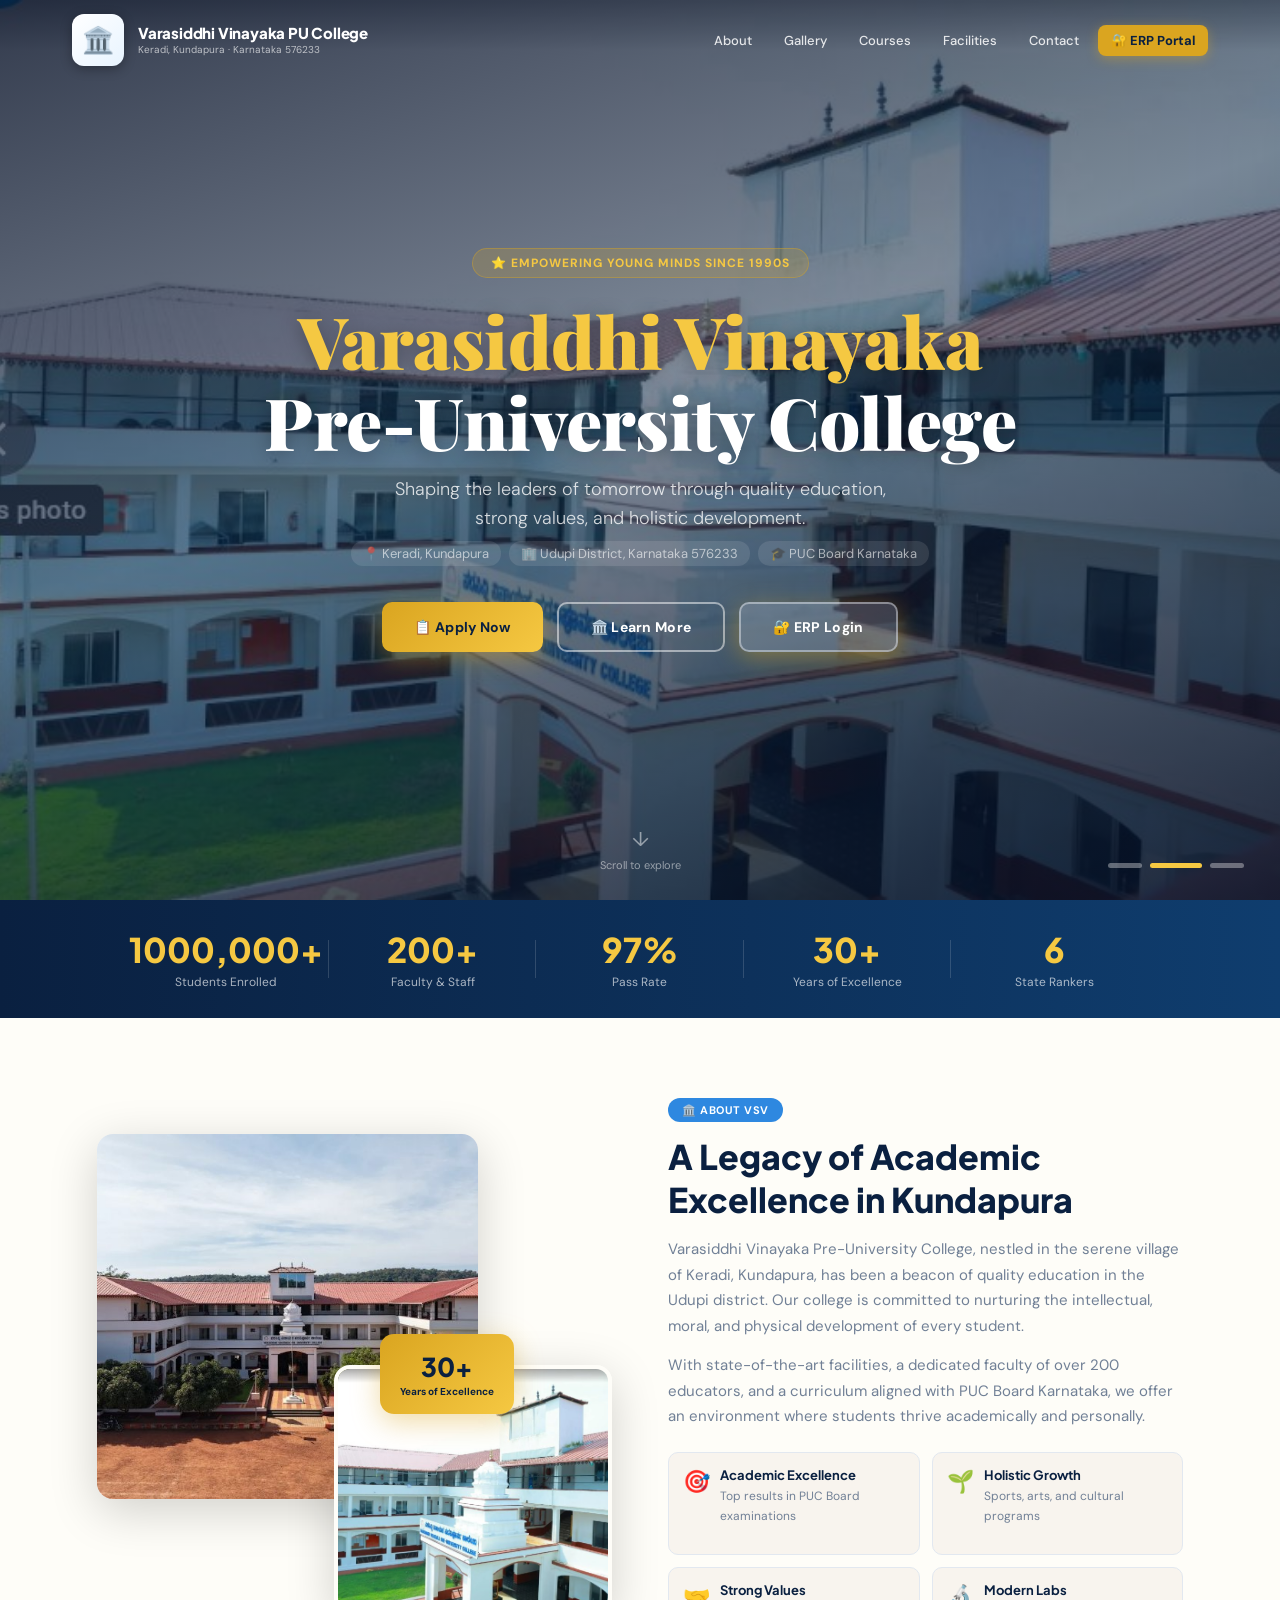
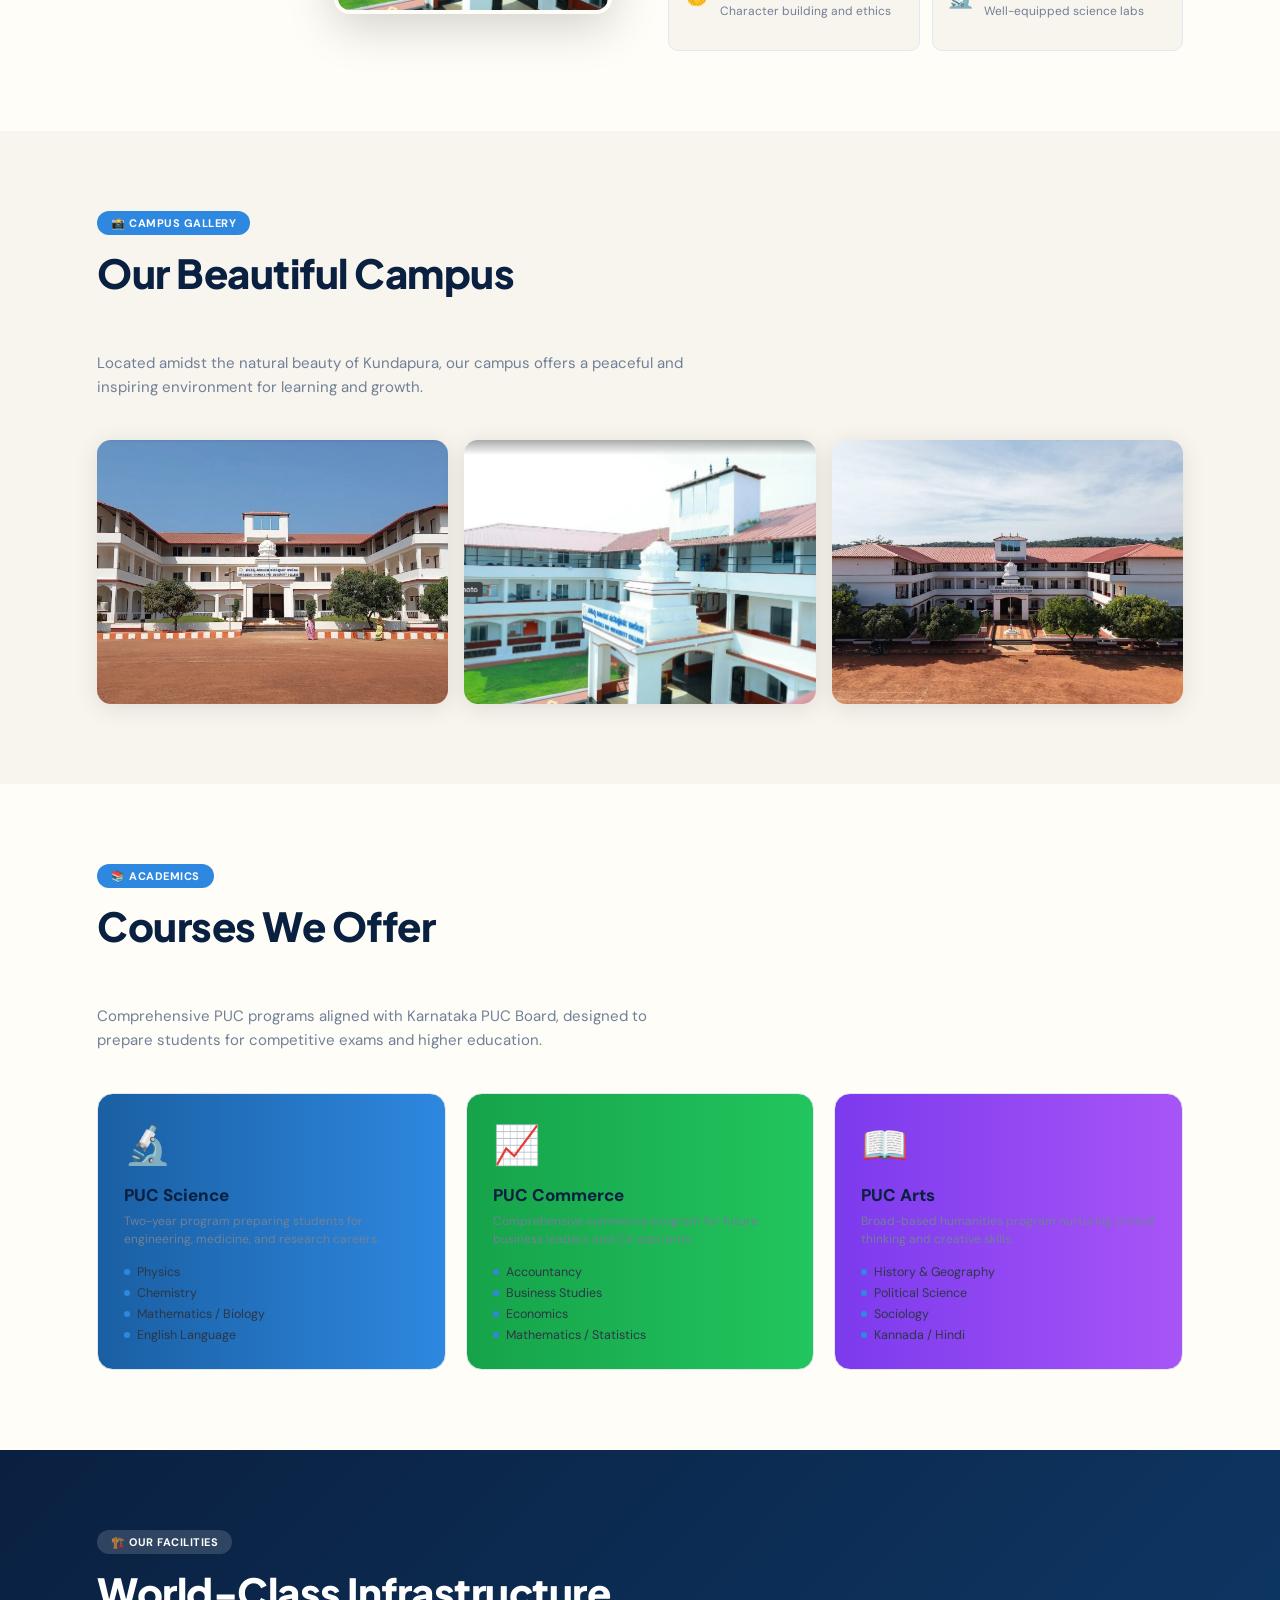
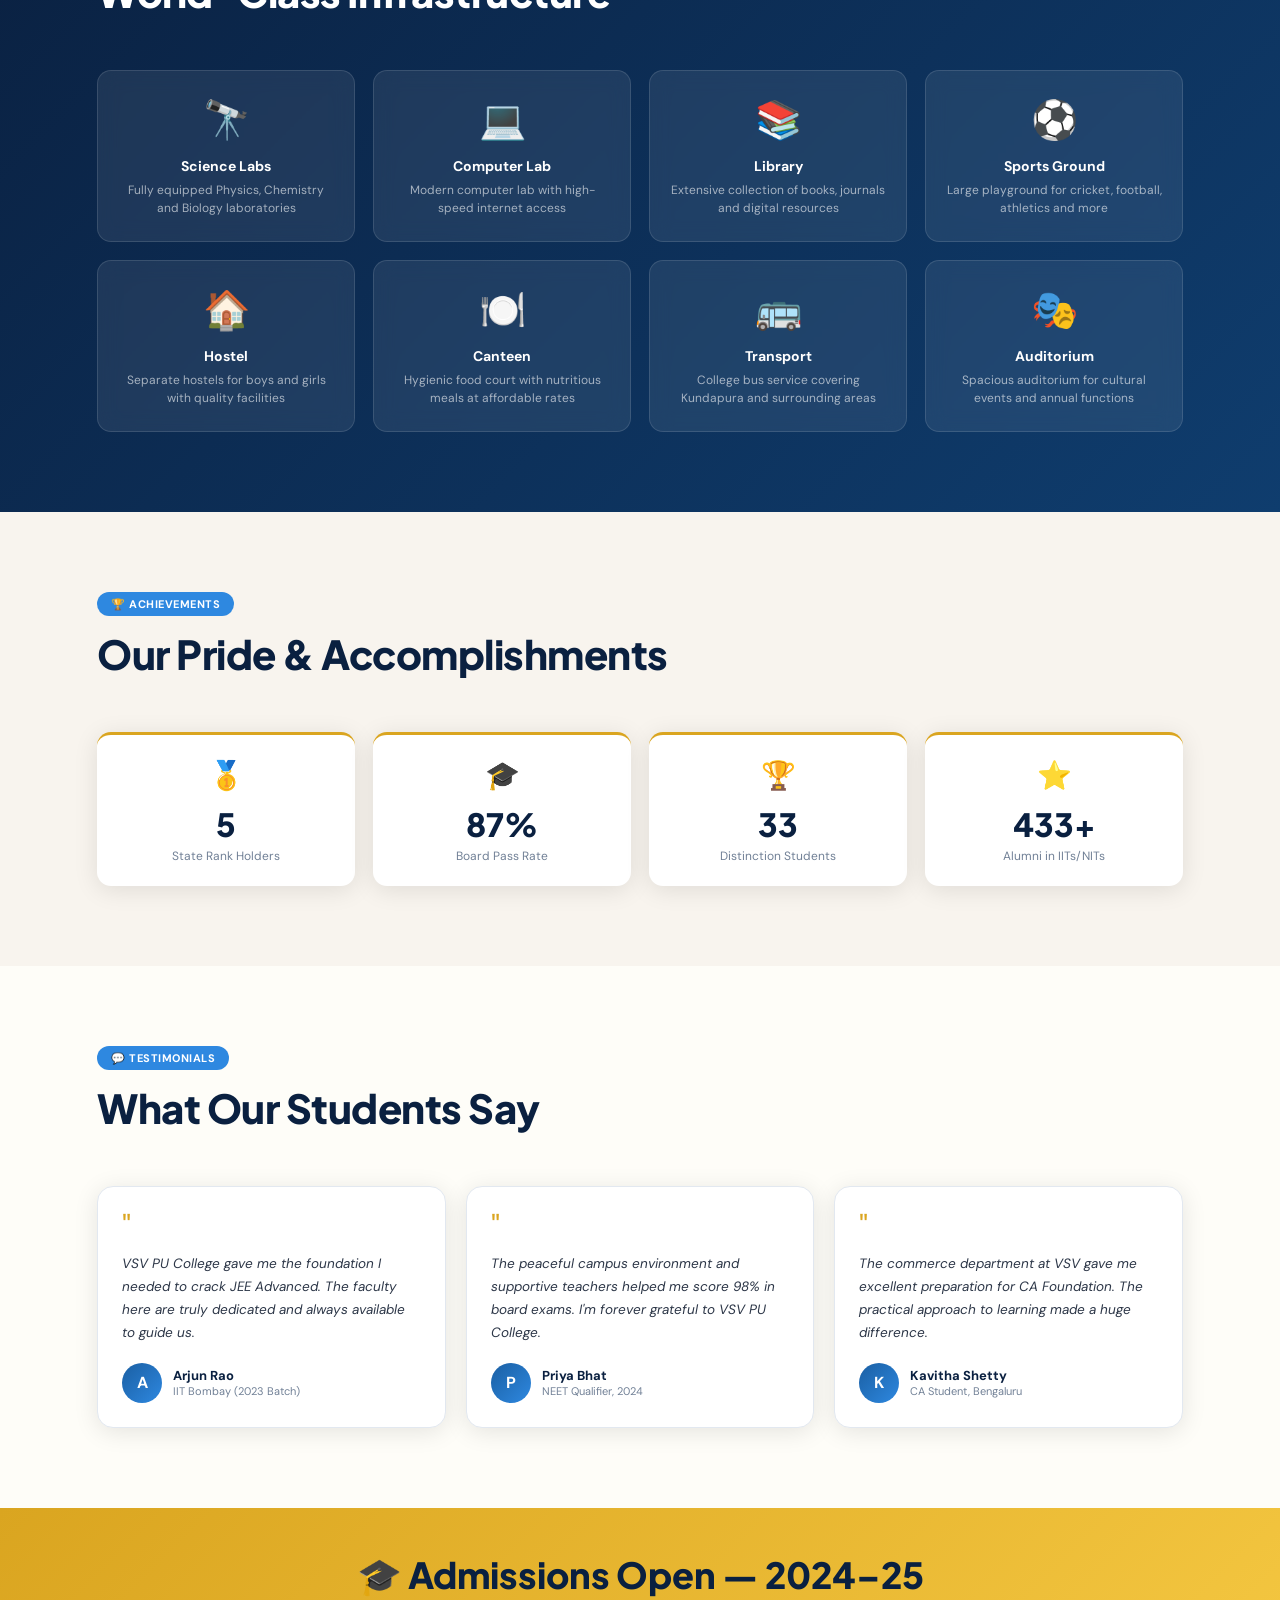
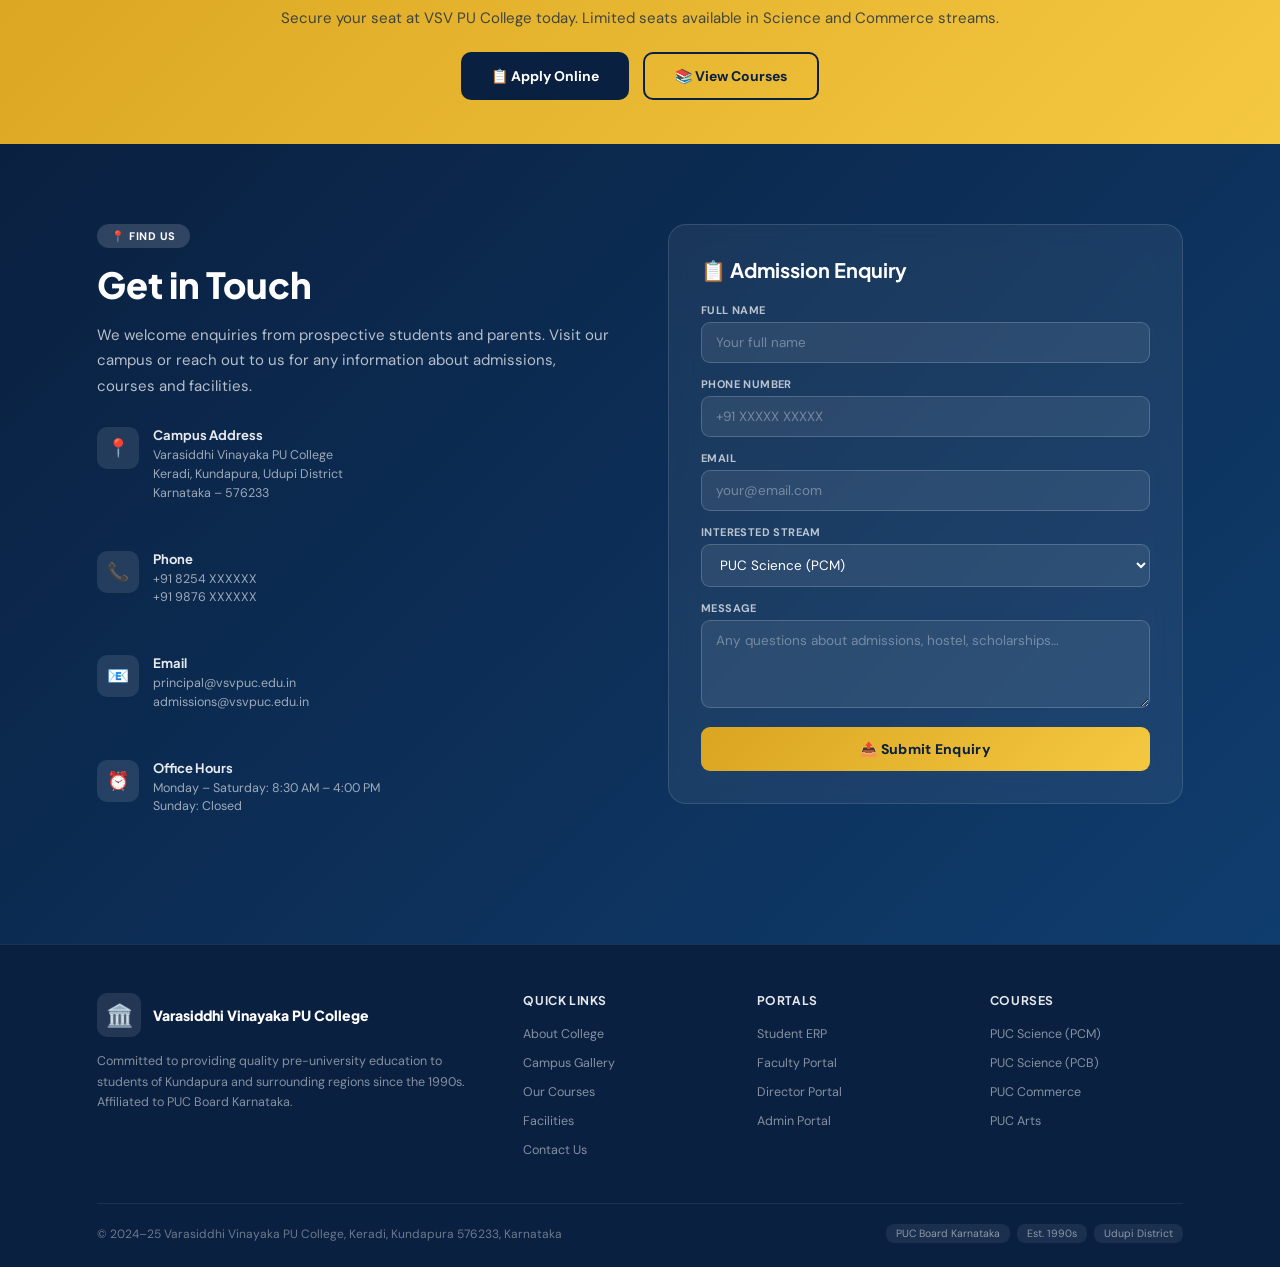
==== commit 954c65c4: "set home page and ERP portal" ====
--- a/index.html
+++ b/index.html
@@ -3,1811 +3,599 @@
 <head>
 <meta charset="UTF-8">
 <meta name="viewport" content="width=device-width, initial-scale=1.0">
-<title>VSV PU College Keradi — ERP Portal</title>
-<link href="https://fonts.googleapis.com/css2?family=Plus+Jakarta+Sans:wght@400;500;600;700;800;900&family=DM+Sans:wght@300;400;500&display=swap" rel="stylesheet">
+<title>Varasiddhi Vinayaka PU College — Keradi, Kundapura</title>
+<link href="https://fonts.googleapis.com/css2?family=Plus+Jakarta+Sans:wght@300;400;500;600;700;800;900&family=Playfair+Display:ital,wght@0,700;0,900;1,700&family=DM+Sans:wght@300;400;500&display=swap" rel="stylesheet">
 <style>
 *{margin:0;padding:0;box-sizing:border-box;}
 :root{
-  --bl:#0c3461;--bl2:#1a5fa3;--bl3:#2e88e0;--bpl:#e8f2fc;--bpl2:#dbeafe;
-  --gr:#16a34a;--gpl:#dcfce7;--gr2:#15803d;
-  --rd:#dc2626;--rpl:#fee2e2;
-  --am:#d97706;--apl:#fef3c7;
-  --pu:#7c3aed;--ppl:#ede9fe;
-  --tl:#0891b2;--tpl:#cffafe;
-  --ink:#0f172a;--ink2:#334155;--ink3:#64748b;--ink4:#94a3b8;
-  --bdr:#e2e8f0;--bdr2:#cbd5e1;--sur:#f8fafc;--sur2:#f1f5f9;--wh:#fff;
-  --r:12px;--rs:8px;--rl:18px;
-  --sh:0 1px 3px rgba(0,0,0,.08),0 4px 16px rgba(0,0,0,.06);
-  --shl:0 8px 32px rgba(0,0,0,.14);--shxl:0 20px 60px rgba(0,0,0,.24);
+  --navy:#0a2040;--blue:#0f3d6e;--blue2:#1a5fa3;--blue3:#2e88e0;
+  --gold:#b8860b;--gold2:#daa520;--gold3:#f5c842;
+  --cream:#fefdf8;--warm:#f8f4ee;
+  --ink:#1a1a2e;--ink2:#2d3748;--ink3:#718096;
+  --gr:#16a34a;--rd:#dc2626;--am:#d97706;
+  --border:#e2e8f0;
+  --sh:0 4px 24px rgba(0,0,0,.1);--shl:0 12px 48px rgba(0,0,0,.18);
 }
-html,body{height:100%;font-family:'DM Sans',sans-serif;background:var(--sur);color:var(--ink);overflow-x:hidden;}
-h1,h2,h3,h4{font-family:'Plus Jakarta Sans',sans-serif;}
-button,input,select,textarea{font-family:inherit;}
-::-webkit-scrollbar{width:5px;height:5px;}
-::-webkit-scrollbar-track{background:var(--sur);}
-::-webkit-scrollbar-thumb{background:var(--bdr2);border-radius:3px;}
-
-/* TOAST */
-#toastBox{position:fixed;top:18px;right:18px;z-index:99999;display:flex;flex-direction:column;gap:7px;pointer-events:none;}
-.toast{display:flex;align-items:center;gap:9px;padding:11px 16px;border-radius:10px;font-size:13px;font-weight:500;min-width:260px;max-width:340px;box-shadow:var(--shl);animation:tIn .3s cubic-bezier(.16,1,.3,1);color:#fff;}
-.t-success{background:var(--gr);} .t-error{background:var(--rd);} .t-info{background:var(--bl2);} .t-warning{background:var(--am);}
-@keyframes tIn{from{opacity:0;transform:translateX(24px);}to{opacity:1;transform:none;}}
-
-/* PAGES */
-.page{display:none;min-height:100vh;flex-direction:column;}
-.page.active{display:flex;}
-.dash{display:none;height:100vh;overflow:hidden;flex-direction:column;}
-.dash.active{display:flex;}
-
-/* LANDING */
-#landPage{background:#0a2240;position:relative;overflow:hidden;}
-.slider{position:absolute;inset:0;z-index:0;}
-.slide{position:absolute;inset:0;background-size:cover;background-position:center;opacity:0;transition:opacity 1.4s ease;}
-.slide.active{opacity:1;}
-.slide-ov{position:absolute;inset:0;background:linear-gradient(180deg,rgba(6,18,42,.75) 0%,rgba(8,24,52,.45) 35%,rgba(6,16,40,.88) 100%);}
-.lnav{position:relative;z-index:10;background:rgba(4,14,34,.85);backdrop-filter:blur(16px);border-bottom:1px solid rgba(255,255,255,.1);padding:11px 36px;display:flex;justify-content:space-between;align-items:center;}
-.lnav-logo{display:flex;align-items:center;gap:14px;}
-.lnav-seal{width:58px;height:58px;background:linear-gradient(135deg,#fff 0%,#e4effe 100%);border-radius:14px;display:flex;align-items:center;justify-content:center;font-size:30px;box-shadow:0 4px 16px rgba(0,0,0,.4);flex-shrink:0;}
-.lnav-info h1{font-size:16px;font-weight:900;color:#fff;letter-spacing:-.2px;line-height:1.2;}
-.lnav-info .l2{font-size:11px;color:rgba(255,255,255,.65);margin-top:2px;}
-.lnav-info .l3{font-size:10px;color:rgba(255,255,255,.5);margin-top:1px;}
-.lnav-tag{background:rgba(255,255,255,.12);border:1px solid rgba(255,255,255,.2);color:rgba(255,255,255,.92);padding:5px 14px;border-radius:20px;font-size:11px;font-weight:700;}
-.land-body{flex:1;display:flex;align-items:center;justify-content:center;padding:28px 20px;position:relative;z-index:10;}
-.hero{background:rgba(255,255,255,.975);border-radius:22px;padding:36px 42px;max-width:840px;width:100%;box-shadow:var(--shxl);animation:hIn .8s cubic-bezier(.16,1,.3,1);}
-@keyframes hIn{from{opacity:0;transform:translateY(30px) scale(.96);}to{opacity:1;transform:none;}}
-.college-hdr{display:flex;align-items:center;gap:18px;margin-bottom:18px;padding-bottom:18px;border-bottom:2px solid var(--bdr);}
-.c-seal{width:76px;height:76px;background:linear-gradient(135deg,var(--bl),var(--bl2));border-radius:50%;display:flex;align-items:center;justify-content:center;font-size:36px;flex-shrink:0;box-shadow:0 6px 20px rgba(12,52,97,.35);}
-.c-info h1{font-size:21px;font-weight:900;color:var(--bl);letter-spacing:-.4px;line-height:1.25;}
-.c-info .ci2{font-size:13px;color:var(--ink2);margin-top:4px;font-weight:500;}
-.c-info .ci3{font-size:11px;color:var(--ink3);margin-top:3px;display:flex;gap:7px;flex-wrap:wrap;align-items:center;}
-.addr{background:var(--bpl);color:var(--bl2);padding:2px 8px;border-radius:7px;font-size:10.5px;font-weight:700;}
-.stats-row{display:grid;grid-template-columns:repeat(4,1fr);gap:10px;margin-bottom:18px;}
-.sr-item{text-align:center;background:var(--sur);border-radius:10px;padding:11px 7px;border:1px solid var(--bdr);transition:.2s;}
-.sr-item:hover{border-color:var(--bl3);background:var(--bpl);}
-.sr-n{font-size:22px;font-weight:900;color:var(--bl);font-family:'Plus Jakarta Sans',sans-serif;}
-.sr-l{font-size:10px;color:var(--ink3);margin-top:1px;font-weight:500;}
-.divline{display:flex;align-items:center;gap:11px;color:var(--ink3);font-size:11px;font-weight:700;text-transform:uppercase;letter-spacing:.5px;margin:16px 0;}
-.divline::before,.divline::after{content:'';flex:1;height:1px;background:var(--bdr);}
-.login-grid{display:grid;grid-template-columns:repeat(4,1fr);gap:12px;}
-@media(max-width:680px){.login-grid{grid-template-columns:repeat(2,1fr);}}
-.lc{border:2px solid var(--bdr);border-radius:14px;padding:22px 12px;text-align:center;cursor:pointer;transition:all .22s cubic-bezier(.16,1,.3,1);background:#fff;position:relative;overflow:hidden;}
-.lc:hover{transform:translateY(-3px);}
-.lc.s:hover{border-color:#7c3aed;box-shadow:0 8px 26px rgba(124,58,237,.15);}
-.lc.f:hover{border-color:#16a34a;box-shadow:0 8px 26px rgba(22,163,74,.15);}
-.lc.d:hover{border-color:#d97706;box-shadow:0 8px 26px rgba(217,119,6,.15);}
-.lc.a:hover{border-color:#dc2626;box-shadow:0 8px 26px rgba(220,38,38,.15);}
-.lc-cnt{position:absolute;top:8px;right:8px;background:var(--bpl);color:var(--bl2);font-size:9px;font-weight:700;padding:2px 6px;border-radius:9px;}
-.lc-ic{font-size:40px;margin-bottom:9px;display:block;}
-.lc h3{font-size:13px;font-weight:700;color:var(--ink);margin-bottom:2px;}
-.lc p{font-size:10px;color:var(--ink3);line-height:1.35;}
-.sdots{position:absolute;bottom:14px;left:50%;transform:translateX(-50%);display:flex;gap:7px;z-index:11;}
-.sdot{width:8px;height:8px;border-radius:50%;background:rgba(255,255,255,.4);cursor:pointer;transition:.3s;}
-.sdot.on{background:#fff;width:22px;border-radius:4px;}
-
-/* LOGIN PAGES */
-.lp-nav{background:var(--bl);padding:14px 36px;display:flex;align-items:center;gap:14px;color:#fff;box-shadow:0 2px 8px rgba(0,0,0,.2);}
-.lp-nv-ic{width:40px;height:40px;background:rgba(255,255,255,.16);border-radius:10px;display:flex;align-items:center;justify-content:center;font-size:20px;}
-.lp-nv-h2{font-size:15px;font-weight:700;}
-.lp-nv-p{font-size:10px;opacity:.7;margin-top:1px;}
-.lp-bg{background:linear-gradient(150deg,#e8f2fc 0%,#dbeafe 60%,#e0f2fe 100%);}
-.lp-body{flex:1;display:flex;align-items:center;justify-content:center;padding:30px 20px;}
-.lp-card{background:#fff;border-radius:20px;padding:36px;width:100%;max-width:440px;box-shadow:var(--shl);border:1px solid var(--bdr);}
-.lp-ic{font-size:50px;text-align:center;margin-bottom:13px;}
-.lp-h{font-size:22px;font-weight:800;color:var(--bl);text-align:center;margin-bottom:4px;}
-.lp-s{text-align:center;color:var(--ink3);font-size:12px;margin-bottom:20px;}
-.tab-row{display:flex;background:var(--sur);border-radius:9px;padding:3px;margin-bottom:18px;gap:3px;}
-.ttb{flex:1;padding:8px;border:none;border-radius:7px;font-size:12px;font-weight:600;cursor:pointer;background:transparent;color:var(--ink2);transition:.15s;}
-.ttb.on{background:#fff;color:var(--bl);box-shadow:0 1px 4px rgba(0,0,0,.1);}
-.fld{margin-bottom:13px;}
-.fld label{display:block;font-size:11px;font-weight:700;color:var(--ink2);margin-bottom:5px;text-transform:uppercase;letter-spacing:.4px;}
-.fld input{width:100%;padding:11px 13px;border:2px solid var(--bdr);border-radius:9px;font-size:14px;color:var(--ink);transition:.2s;background:#fff;}
-.fld input:focus{outline:none;border-color:var(--bl3);box-shadow:0 0 0 3px rgba(46,136,224,.1);}
-.lp-btn{width:100%;padding:12px;background:linear-gradient(135deg,var(--bl),var(--bl2));color:#fff;border:none;border-radius:9px;font-size:14px;font-weight:700;cursor:pointer;transition:.22s;margin-top:5px;}
-.lp-btn:hover{transform:translateY(-1px);box-shadow:0 6px 20px rgba(12,52,97,.3);}
-.demobox{background:var(--bpl);border:1px solid #bfdbfe;border-radius:8px;padding:11px 13px;margin-top:13px;font-size:11.5px;line-height:1.9;color:var(--ink2);}
-.demobox code{background:rgba(12,52,97,.1);padding:1px 5px;border-radius:4px;font-size:11px;font-weight:700;color:var(--bl);}
-.back-link{text-align:center;margin-top:13px;font-size:12px;color:var(--ink3);}
-.back-link a{color:var(--bl2);font-weight:600;cursor:pointer;text-decoration:underline;}
-
-/* TOPBAR */
-.topbar{background:linear-gradient(90deg,var(--bl),var(--bl2));color:#fff;height:58px;padding:0 20px;display:flex;align-items:center;justify-content:space-between;flex-shrink:0;box-shadow:0 2px 10px rgba(0,0,0,.25);}
-.tb-brand{display:flex;align-items:center;gap:10px;}
-.tb-ic{width:36px;height:36px;background:rgba(255,255,255,.14);border-radius:9px;display:flex;align-items:center;justify-content:center;font-size:18px;}
-.tb-brand h1{font-size:13px;font-weight:700;line-height:1.2;}
-.tb-brand p{font-size:10px;opacity:.68;margin-top:1px;}
-.tb-right{display:flex;align-items:center;gap:8px;}
-.tb-notif{width:32px;height:32px;background:rgba(255,255,255,.12);border:none;border-radius:8px;cursor:pointer;display:flex;align-items:center;justify-content:center;font-size:14px;color:#fff;position:relative;transition:.15s;}
-.tb-notif:hover{background:rgba(255,255,255,.2);}
-.ndot{position:absolute;top:4px;right:4px;width:7px;height:7px;background:#f59e0b;border-radius:50%;border:2px solid var(--bl);}
-.uchip{display:flex;align-items:center;gap:7px;background:rgba(255,255,255,.13);border-radius:18px;padding:4px 12px 4px 4px;cursor:pointer;}
-.uc-ava{width:27px;height:27px;background:rgba(255,255,255,.26);border-radius:50%;display:flex;align-items:center;justify-content:center;font-size:12px;font-weight:700;}
-.uc-nm{font-size:12px;font-weight:600;}
-.tb-profbtn{background:rgba(255,255,255,.12);border:1px solid rgba(255,255,255,.2);color:#fff;padding:5px 11px;border-radius:7px;font-size:11px;cursor:pointer;transition:.15s;}
-.tb-profbtn:hover{background:rgba(255,255,255,.2);}
-.tb-out{background:rgba(255,255,255,.11);border:1px solid rgba(255,255,255,.2);color:#fff;padding:5px 12px;border-radius:7px;font-size:11.5px;font-weight:600;cursor:pointer;transition:.15s;}
-.tb-out:hover{background:rgba(220,38,38,.4);}
-
-/* SIDEBAR & MAIN */
-.dash-body{flex:1;display:flex;overflow:hidden;}
-.sidebar{width:246px;background:#fff;border-right:1px solid var(--bdr);overflow-y:auto;flex-shrink:0;}
-.sb-head{padding:16px;background:linear-gradient(135deg,var(--bpl),#fff);border-bottom:1px solid var(--bdr);}
-.sb-ava{width:44px;height:44px;background:linear-gradient(135deg,var(--bl),var(--bl2));border-radius:12px;display:flex;align-items:center;justify-content:center;font-size:20px;margin-bottom:9px;}
-.sb-nm{font-size:13px;font-weight:700;color:var(--ink);}
-.sb-role{font-size:11px;color:var(--ink3);margin-top:1px;}
-.sb-id{font-size:11px;color:var(--bl2);font-weight:600;margin-top:2px;}
-.sb-em{font-size:10px;color:var(--ink4);margin-top:2px;word-break:break-all;}
-.nsec{padding:9px 0 3px;}
-.nlbl{padding:3px 14px 7px;font-size:10px;font-weight:700;color:var(--ink4);text-transform:uppercase;letter-spacing:.8px;}
-.na{display:flex;align-items:center;gap:8px;padding:9px 14px;font-size:12.5px;color:var(--ink2);cursor:pointer;transition:.13s;border-left:3px solid transparent;}
-.na:hover{background:var(--sur);color:var(--bl);}
-.na.on{background:var(--bpl);color:var(--bl);border-left-color:var(--bl);font-weight:600;}
-.ni{font-size:15px;width:18px;text-align:center;flex-shrink:0;}
-.nbg{margin-left:auto;background:var(--rd);color:#fff;font-size:9px;font-weight:700;padding:1px 5px;border-radius:8px;}
-.main{flex:1;overflow-y:auto;background:var(--sur);}
-.panel{display:none;padding:22px;animation:pIn .25s ease;}
-.panel.on{display:block;}
-@keyframes pIn{from{opacity:0;transform:translateY(6px);}to{opacity:1;transform:none;}}
-.ph{display:flex;justify-content:space-between;align-items:flex-start;margin-bottom:20px;flex-wrap:wrap;gap:10px;}
-.ph h1{font-size:21px;font-weight:800;color:var(--ink);letter-spacing:-.3px;}
-.ph p{font-size:12px;color:var(--ink3);margin-top:3px;}
-.ph-act{display:flex;gap:7px;flex-wrap:wrap;align-items:center;}
-
-/* STAT GRID */
-.sg{display:grid;gap:13px;margin-bottom:20px;}
-.sg.c4{grid-template-columns:repeat(4,1fr);}
-.sg.c3{grid-template-columns:repeat(3,1fr);}
-.sg.c2{grid-template-columns:repeat(2,1fr);}
-@media(max-width:1000px){.sg.c4{grid-template-columns:repeat(2,1fr);}}
-.stat{background:#fff;border:1px solid var(--bdr);border-radius:12px;padding:17px;position:relative;overflow:hidden;transition:.22s;}
-.stat:hover{box-shadow:var(--sh);transform:translateY(-1px);}
-.stat-line{position:absolute;top:0;left:0;right:0;height:3px;border-radius:12px 12px 0 0;}
-.si{font-size:26px;margin-bottom:7px;}
-.sv{font-size:26px;font-weight:800;font-family:'Plus Jakarta Sans',sans-serif;color:var(--ink);line-height:1;margin-bottom:3px;}
-.sl{font-size:11px;color:var(--ink3);font-weight:500;}
-.sdl{display:inline-flex;align-items:center;font-size:10px;font-weight:600;margin-top:6px;padding:2px 7px;border-radius:9px;}
-.up{background:var(--gpl);color:var(--gr);} .dn{background:var(--rpl);color:var(--rd);} .ne{background:var(--apl);color:var(--am);}
-
-/* CARD */
-.card{background:#fff;border:1px solid var(--bdr);border-radius:12px;padding:18px;margin-bottom:15px;}
-.ch{display:flex;justify-content:space-between;align-items:center;margin-bottom:14px;padding-bottom:12px;border-bottom:1px solid var(--bdr);}
-.ch h2{font-size:14px;font-weight:700;color:var(--ink);}
-.cbadge{font-size:11px;font-weight:600;background:var(--bpl);color:var(--bl2);padding:3px 9px;border-radius:9px;}
-.g2{display:grid;grid-template-columns:1fr 1fr;gap:15px;}
-.g3{display:grid;grid-template-columns:1fr 1fr 1fr;gap:15px;}
-@media(max-width:760px){.g2,.g3{grid-template-columns:1fr;}}
-
-/* TABLE */
-.tw{overflow-x:auto;border-radius:9px;border:1px solid var(--bdr);}
-table{width:100%;border-collapse:collapse;font-size:12.5px;}
-thead tr{background:var(--sur);}
-th{padding:9px 12px;text-align:left;font-size:10px;font-weight:700;color:var(--ink3);text-transform:uppercase;letter-spacing:.5px;border-bottom:1px solid var(--bdr);white-space:nowrap;}
-td{padding:9px 12px;border-bottom:1px solid var(--bdr);color:var(--ink2);vertical-align:middle;}
-tbody tr:last-child td{border-bottom:none;}
-tbody tr:hover{background:var(--sur);}
-.tsrch{width:100%;padding:9px 12px;border:1px solid var(--bdr);border-radius:8px;font-size:13px;margin-bottom:11px;}
-.tsrch:focus{outline:none;border-color:var(--bl3);}
-
-/* BADGES */
-.badge{display:inline-flex;align-items:center;padding:2px 8px;border-radius:9px;font-size:10.5px;font-weight:600;white-space:nowrap;}
-.bg2{background:var(--gpl);color:var(--gr);} .br2{background:var(--rpl);color:var(--rd);} .ba2{background:var(--apl);color:var(--am);}
-.bb2{background:var(--bpl);color:var(--bl2);} .bp2{background:var(--ppl);color:var(--pu);} .bt2{background:var(--tpl);color:var(--tl);}
-.bk2{background:var(--sur2);color:var(--ink2);}
-
-/* BUTTONS */
-.btn{display:inline-flex;align-items:center;gap:5px;padding:8px 14px;border-radius:8px;border:none;font-size:12px;font-weight:600;cursor:pointer;transition:all .18s;font-family:inherit;}
-.bp3{background:linear-gradient(135deg,var(--bl),var(--bl2));color:#fff;}
-.bp3:hover{transform:translateY(-1px);box-shadow:0 5px 16px rgba(12,52,97,.26);}
-.bsuc{background:var(--gr);color:#fff;} .bsuc:hover{background:var(--gr2);}
-.bdan{background:var(--rd);color:#fff;} .bdan:hover{background:#b91c1c;}
-.bamb{background:var(--am);color:#fff;}
-.bgh{background:transparent;color:var(--ink2);border:1px solid var(--bdr);} .bgh:hover{background:var(--sur);}
-.bout{background:transparent;color:var(--bl2);border:2px solid var(--bl2);} .bout:hover{background:var(--bpl);}
-.btn-sm{padding:5px 10px;font-size:11px;border-radius:7px;}
-.btn-xs{padding:3px 8px;font-size:10px;border-radius:5px;}
-
-/* FORMS */
-.fr{display:grid;gap:12px;margin-bottom:12px;}
-.fr.c2{grid-template-columns:1fr 1fr;} .fr.c3{grid-template-columns:1fr 1fr 1fr;}
-@media(max-width:680px){.fr.c2,.fr.c3{grid-template-columns:1fr;}}
-.fg{display:flex;flex-direction:column;gap:5px;}
-.fg label{font-size:11px;font-weight:700;color:var(--ink2);text-transform:uppercase;letter-spacing:.4px;}
-.fg input,.fg select,.fg textarea{padding:9px 11px;border:2px solid var(--bdr);border-radius:8px;font-size:13px;color:var(--ink);transition:.18s;background:#fff;}
-.fg input:focus,.fg select:focus,.fg textarea:focus{outline:none;border-color:var(--bl3);box-shadow:0 0 0 3px rgba(46,136,224,.09);}
-.fg textarea{resize:vertical;min-height:66px;}
-
-/* ATTENDANCE */
-.att-g{display:grid;grid-template-columns:repeat(auto-fill,minmax(148px,1fr));gap:8px;}
-.ac{border:2px solid var(--bdr);border-radius:10px;padding:11px;text-align:center;cursor:pointer;transition:all .17s;background:#fff;user-select:none;}
-.ac:hover{border-color:var(--bl3);}
-.ac.present{border-color:var(--gr);background:var(--gpl);} .ac.absent{border-color:var(--rd);background:var(--rpl);} .ac.late{border-color:var(--am);background:var(--apl);}
-.ac-av{width:34px;height:34px;border-radius:9px;display:flex;align-items:center;justify-content:center;font-size:15px;margin:0 auto 6px;background:var(--sur);}
-.ac.present .ac-av{background:rgba(22,163,74,.13);} .ac.absent .ac-av{background:rgba(220,38,38,.1);} .ac.late .ac-av{background:rgba(217,119,6,.1);}
-.ac-nm{font-size:10.5px;font-weight:700;color:var(--ink);white-space:nowrap;overflow:hidden;text-overflow:ellipsis;}
-.ac-rl{font-size:9.5px;color:var(--ink4);margin-top:1px;}
-.ac-st{margin-top:5px;font-size:10px;font-weight:700;}
-.ac.present .ac-st{color:var(--gr);} .ac.absent .ac-st{color:var(--rd);} .ac.late .ac-st{color:var(--am);}
-.ac:not(.present):not(.absent):not(.late) .ac-st{color:var(--ink4);}
-.att-locked{display:flex;align-items:center;gap:8px;padding:11px 14px;background:var(--rpl);border:1px solid var(--rd);border-radius:9px;margin-bottom:11px;color:var(--rd);font-size:12.5px;font-weight:600;}
-
-/* PROGRESS */
-.pbw{margin:4px 0;}
-.pbr{display:flex;justify-content:space-between;font-size:11.5px;margin-bottom:4px;color:var(--ink2);}
-.pbbg{height:7px;background:var(--bdr);border-radius:4px;overflow:hidden;}
-.pbf{height:100%;border-radius:4px;transition:width 1.1s cubic-bezier(.16,1,.3,1);}
-
-/* MODAL */
-.mover{display:none;position:fixed;inset:0;background:rgba(0,0,0,.52);z-index:9000;align-items:center;justify-content:center;padding:18px;}
-.mover.open{display:flex;}
-.modal{background:#fff;border-radius:16px;padding:25px;max-width:520px;width:100%;max-height:90vh;overflow-y:auto;animation:mIn .27s cubic-bezier(.16,1,.3,1);box-shadow:var(--shxl);}
-.modal.lg{max-width:760px;}
-@keyframes mIn{from{opacity:0;transform:scale(.93);}to{opacity:1;transform:scale(1);}}
-.modal h3{font-size:17px;font-weight:800;margin-bottom:14px;color:var(--ink);}
-.mfoot{display:flex;gap:8px;justify-content:flex-end;margin-top:15px;padding-top:12px;border-top:1px solid var(--bdr);}
-
-/* ALERTS & MISC */
-.alert{display:flex;align-items:flex-start;gap:8px;padding:11px 13px;border-radius:8px;font-size:12.5px;margin-bottom:10px;}
-.al-i{background:var(--bpl);color:var(--bl2);} .al-s{background:var(--gpl);color:var(--gr);} .al-w{background:var(--apl);color:var(--am);} .al-d{background:var(--rpl);color:var(--rd);}
-.aico{font-size:15px;flex-shrink:0;margin-top:1px;}
-.divider{height:1px;background:var(--bdr);margin:13px 0;}
-.empty{text-align:center;padding:30px 16px;color:var(--ink3);}
-.empty .ei{font-size:40px;margin-bottom:9px;}
-.empty p{font-size:13px;}
-.tmuted{color:var(--ink3);font-size:12px;}
-.fw7{font-weight:700;}
-.mt8{margin-top:8px;} .mt12{margin-top:12px;} .mt16{margin-top:16px;}
-.mb8{margin-bottom:8px;} .mb12{margin-bottom:12px;} .mb16{margin-bottom:16px;}
-.pagn{display:flex;align-items:center;gap:5px;margin-top:12px;flex-wrap:wrap;}
-.pgb{padding:5px 9px;border:1px solid var(--bdr);border-radius:6px;background:#fff;font-size:12px;cursor:pointer;transition:.13s;}
-.pgb:hover,.pgb.on{background:var(--bl2);color:#fff;border-color:var(--bl2);}
-.upzone{border:2px dashed var(--bdr);border-radius:10px;padding:24px;text-align:center;cursor:pointer;transition:.2s;background:var(--sur);}
-.upzone:hover,.upzone.dv{border-color:var(--bl3);background:var(--bpl);}
-.dlrow{display:flex;align-items:center;gap:11px;padding:11px 13px;border:1px solid var(--bdr);border-radius:9px;background:#fff;margin-bottom:6px;transition:.17s;}
-.dlrow:hover{border-color:var(--bl3);}
-.tlitem{display:flex;gap:10px;margin-bottom:10px;}
-.tldot{width:33px;height:33px;border-radius:9px;display:flex;align-items:center;justify-content:center;font-size:15px;flex-shrink:0;background:var(--bpl);}
-.tlbody{flex:1;background:#fff;border:1px solid var(--bdr);border-radius:9px;padding:10px 12px;}
-.tlbody h4{font-size:12.5px;font-weight:700;color:var(--ink);margin-bottom:2px;}
-.tlbody p{font-size:11px;color:var(--ink3);}
-.tlmeta{display:flex;gap:5px;margin-top:5px;flex-wrap:wrap;}
-.ann-card{border-left:4px solid var(--bl2);background:#fff;padding:12px 14px;border-radius:9px;margin-bottom:7px;}
-.ann-card.urg{border-left-color:var(--rd);} .ann-card.inf{border-left-color:var(--tl);}
-.ann-card h4{font-size:13px;font-weight:700;margin-bottom:3px;}
-.ann-card p{font-size:12px;color:var(--ink3);}
-.ann-meta{display:flex;gap:7px;margin-top:6px;flex-wrap:wrap;align-items:center;}
-.abs-chip{background:var(--rpl);border:1px solid var(--rd);color:var(--rd);padding:2px 8px;border-radius:10px;font-size:10.5px;font-weight:600;display:inline-block;margin:2px;}
-.ttg{display:grid;grid-template-columns:86px repeat(5,1fr);gap:6px;}
-.tth{font-weight:700;padding:8px;text-align:center;color:var(--ink2);background:var(--sur);border-radius:6px;font-size:11px;}
-.ttc{padding:7px;border-radius:7px;text-align:center;border:1px solid var(--bdr);font-size:10px;min-height:47px;display:flex;flex-direction:column;align-items:center;justify-content:center;gap:2px;}
-.ttc.cls{background:var(--bpl);border-color:#bfdbfe;color:var(--bl2);} .ttc.brk{background:var(--apl);border-color:#fde68a;color:var(--am);}
-.ttc strong{display:block;font-weight:700;font-size:10.5px;}
+html{scroll-behavior:smooth;}
+body{font-family:'DM Sans',sans-serif;color:var(--ink);background:var(--cream);overflow-x:hidden;}
+h1,h2,h3,h4,h5{font-family:'Plus Jakarta Sans',sans-serif;}
+
+/* === NAVBAR === */
+#navbar{position:fixed;top:0;left:0;right:0;z-index:1000;transition:all .4s ease;}
+#navbar.scrolled{background:rgba(10,32,64,.96);backdrop-filter:blur(18px);box-shadow:0 2px 20px rgba(0,0,0,.3);}
+.nav-inner{max-width:1200px;margin:0 auto;padding:14px 32px;display:flex;justify-content:space-between;align-items:center;}
+.nav-logo{display:flex;align-items:center;gap:14px;}
+.nav-seal{width:52px;height:52px;background:linear-gradient(135deg,#fff,#e8f4ff);border-radius:12px;display:flex;align-items:center;justify-content:center;font-size:26px;box-shadow:0 3px 12px rgba(0,0,0,.3);}
+.nav-text h1{font-size:15px;font-weight:800;color:#fff;letter-spacing:-.2px;line-height:1.2;}
+.nav-text p{font-size:10px;color:rgba(255,255,255,.65);margin-top:1px;}
+.nav-links{display:flex;align-items:center;gap:6px;}
+.nav-links a{color:rgba(255,255,255,.85);font-size:13px;font-weight:500;padding:7px 13px;border-radius:8px;cursor:pointer;transition:.2s;text-decoration:none;}
+.nav-links a:hover{background:rgba(255,255,255,.13);color:#fff;}
+.nav-erp-btn{background:var(--gold2)!important;color:var(--navy)!important;font-weight:700!important;box-shadow:0 3px 12px rgba(218,165,32,.4)!important;}
+.nav-erp-btn:hover{background:var(--gold3)!important;transform:translateY(-1px);}
+
+/* === HERO SLIDER === */
+#hero{height:100vh;position:relative;overflow:hidden;}
+.hslide{position:absolute;inset:0;background-size:cover;background-position:center;opacity:0;transition:opacity 1.6s ease;}
+.hslide.active{opacity:1;}
+.hero-ov{position:absolute;inset:0;background:linear-gradient(160deg,rgba(6,16,38,.82) 0%,rgba(10,30,60,.52) 45%,rgba(6,16,38,.9) 100%);}
+.hero-content{position:absolute;inset:0;display:flex;align-items:center;justify-content:center;z-index:5;}
+.hero-center{text-align:center;color:#fff;padding:0 24px;max-width:860px;}
+.hero-tagline{display:inline-flex;align-items:center;gap:8px;background:rgba(218,165,32,.2);border:1px solid rgba(218,165,32,.4);color:var(--gold3);padding:6px 18px;border-radius:20px;font-size:12px;font-weight:700;letter-spacing:1px;text-transform:uppercase;margin-bottom:22px;}
+.hero-h1{font-family:'Playfair Display',serif;font-size:clamp(36px,6vw,72px);font-weight:900;line-height:1.12;letter-spacing:-.5px;margin-bottom:14px;text-shadow:0 2px 20px rgba(0,0,0,.3);}
+.hero-h1 span{color:var(--gold3);}
+.hero-sub{font-size:clamp(14px,2vw,18px);color:rgba(255,255,255,.8);margin-bottom:8px;font-weight:300;line-height:1.6;}
+.hero-addr{display:flex;align-items:center;justify-content:center;gap:8px;color:rgba(255,255,255,.6);font-size:13px;margin-bottom:36px;}
+.hero-addr span{background:rgba(255,255,255,.1);padding:4px 12px;border-radius:12px;}
+.hero-btns{display:flex;gap:14px;justify-content:center;flex-wrap:wrap;}
+.hbtn{padding:14px 32px;border-radius:10px;font-size:14px;font-weight:700;cursor:pointer;transition:all .25s;border:none;letter-spacing:.3px;font-family:inherit;}
+.hbtn-primary{background:linear-gradient(135deg,var(--gold2),var(--gold3));color:var(--navy);box-shadow:0 6px 24px rgba(218,165,32,.45);}
+.hbtn-primary:hover{transform:translateY(-2px);box-shadow:0 10px 32px rgba(218,165,32,.55);}
+.hbtn-outline{background:transparent;color:#fff;border:2px solid rgba(255,255,255,.5);}
+.hbtn-outline:hover{background:rgba(255,255,255,.12);border-color:#fff;}
+.hero-scroll{position:absolute;bottom:28px;left:50%;transform:translateX(-50%);z-index:5;display:flex;flex-direction:column;align-items:center;gap:6px;color:rgba(255,255,255,.5);font-size:11px;cursor:pointer;animation:bob 2.2s ease infinite;}
+@keyframes bob{0%,100%{transform:translateX(-50%) translateY(0);}50%{transform:translateX(-50%) translateY(6px);}}
+.scroll-arrow{font-size:20px;}
+.slide-controls{position:absolute;bottom:32px;right:36px;z-index:10;display:flex;gap:8px;}
+.sdc{width:34px;height:5px;border-radius:3px;background:rgba(255,255,255,.35);cursor:pointer;transition:.35s;}
+.sdc.on{background:var(--gold3);width:52px;}
+
+/* === STATS STRIP === */
+.stats-strip{background:linear-gradient(90deg,var(--navy),var(--blue));padding:28px 0;}
+.stats-inner{max-width:1100px;margin:0 auto;padding:0 32px;display:grid;grid-template-columns:repeat(5,1fr);gap:0;}
+.sstat{text-align:center;position:relative;}
+.sstat::after{content:'';position:absolute;right:0;top:20%;bottom:20%;width:1px;background:rgba(255,255,255,.15);}
+.sstat:last-child::after{display:none;}
+.sstat-n{font-size:34px;font-weight:900;color:var(--gold3);font-family:'Plus Jakarta Sans',sans-serif;}
+.sstat-l{font-size:12px;color:rgba(255,255,255,.65);margin-top:3px;font-weight:400;}
+
+/* === SECTION LAYOUT === */
+section{padding:80px 0;}
+.sec-inner{max-width:1150px;margin:0 auto;padding:0 32px;}
+.sec-badge{display:inline-flex;align-items:center;gap:7px;background:var(--blue3);color:#fff;padding:5px 14px;border-radius:20px;font-size:11px;font-weight:700;letter-spacing:.5px;text-transform:uppercase;margin-bottom:14px;}
+.sec-h{font-size:clamp(26px,4vw,40px);font-weight:800;color:var(--navy);letter-spacing:-.5px;line-height:1.2;margin-bottom:10px;}
+.sec-sub{font-size:15px;color:var(--ink3);line-height:1.65;max-width:600px;}
+.sec-divide{display:flex;align-items:center;gap:14px;margin-bottom:44px;}
+.sd-line{height:3px;width:48px;background:linear-gradient(90deg,var(--blue2),var(--blue3));border-radius:3px;}
+
+/* === ABOUT === */
+#about{background:var(--cream);}
+.about-grid{display:grid;grid-template-columns:1fr 1fr;gap:56px;align-items:center;}
+.about-imgs{position:relative;height:480px;}
+.aimg{position:absolute;border-radius:16px;box-shadow:var(--shl);overflow:hidden;}
+.aimg img{width:100%;height:100%;object-fit:cover;}
+.aimg-main{width:74%;height:76%;top:0;left:0;}
+.aimg-accent{width:54%;height:52%;bottom:0;right:0;border:4px solid var(--cream);}
+.about-badge{position:absolute;top:50%;left:68%;transform:translate(-50%,-50%);background:linear-gradient(135deg,var(--gold2),var(--gold3));color:var(--navy);border-radius:14px;padding:16px 20px;text-align:center;box-shadow:0 8px 28px rgba(218,165,32,.4);z-index:10;}
+.about-badge .num{font-size:26px;font-weight:900;font-family:'Plus Jakarta Sans',sans-serif;}
+.about-badge .txt{font-size:10px;font-weight:700;margin-top:2px;}
+.about-text h2{font-size:34px;font-weight:800;color:var(--navy);margin-bottom:16px;line-height:1.25;}
+.about-text p{font-size:15px;color:var(--ink3);line-height:1.7;margin-bottom:14px;}
+.about-vals{display:grid;grid-template-columns:1fr 1fr;gap:12px;margin-top:22px;}
+.av{display:flex;align-items:flex-start;gap:10px;padding:14px;background:var(--warm);border-radius:10px;border:1px solid var(--border);}
+.av-ic{font-size:22px;flex-shrink:0;}
+.av h4{font-size:13px;font-weight:700;color:var(--navy);margin-bottom:3px;}
+.av p{font-size:12px;color:var(--ink3);}
+
+/* === PHOTO GALLERY === */
+#gallery{background:var(--warm);}
+.gal-grid{display:grid;grid-template-columns:1fr 1fr 1fr;gap:16px;margin-top:40px;}
+.gal-item{border-radius:14px;overflow:hidden;box-shadow:var(--sh);aspect-ratio:4/3;position:relative;cursor:pointer;}
+.gal-item img{width:100%;height:100%;object-fit:cover;transition:transform .5s ease;}
+.gal-item:hover img{transform:scale(1.05);}
+.gal-overlay{position:absolute;inset:0;background:linear-gradient(to top,rgba(10,32,64,.75) 0%,transparent 50%);opacity:0;transition:.35s;display:flex;align-items:flex-end;padding:18px;}
+.gal-item:hover .gal-overlay{opacity:1;}
+.gal-overlay span{color:#fff;font-size:13px;font-weight:700;}
+
+/* === COURSES === */
+#courses{background:var(--cream);}
+.courses-grid{display:grid;grid-template-columns:repeat(3,1fr);gap:20px;margin-top:40px;}
+.course-card{background:#fff;border:1px solid var(--border);border-radius:16px;padding:26px;transition:.25s;position:relative;overflow:hidden;}
+.course-card::before{content:'';position:absolute;top:0;left:0;right:0;height:4px;border-radius:16px 16px 0 0;}
+.cc-sc{background:linear-gradient(90deg,var(--blue2),var(--blue3));}
+.cc-cm{background:linear-gradient(90deg,var(--gr),#22c55e);}
+.cc-ar{background:linear-gradient(90deg,var(--pu,#7c3aed),#a855f7);}
+.course-card:hover{transform:translateY(-4px);box-shadow:var(--shl);}
+.cc-icon{font-size:38px;margin-bottom:14px;}
+.cc-title{font-size:17px;font-weight:800;color:var(--navy);margin-bottom:6px;}
+.cc-sub{font-size:12px;color:var(--ink3);margin-bottom:16px;line-height:1.5;}
+.cc-subs{display:flex;flex-direction:column;gap:5px;}
+.cc-sub-item{display:flex;align-items:center;gap:7px;font-size:12.5px;color:var(--ink2);}
+.cc-sub-item::before{content:'';width:6px;height:6px;border-radius:50%;background:var(--blue3);flex-shrink:0;}
+
+/* === FACILITIES === */
+#facilities{background:linear-gradient(135deg,var(--navy) 0%,var(--blue) 100%);}
+.fac-grid{display:grid;grid-template-columns:repeat(4,1fr);gap:18px;margin-top:44px;}
+.fac-card{background:rgba(255,255,255,.08);border:1px solid rgba(255,255,255,.12);border-radius:14px;padding:24px 18px;text-align:center;transition:.25s;backdrop-filter:blur(10px);}
+.fac-card:hover{background:rgba(255,255,255,.14);transform:translateY(-3px);}
+.fc-icon{font-size:38px;margin-bottom:12px;}
+.fc-title{font-size:14px;font-weight:700;color:#fff;margin-bottom:6px;}
+.fc-desc{font-size:12px;color:rgba(255,255,255,.6);line-height:1.5;}
+
+/* === ACHIEVEMENTS === */
+#achievements{background:var(--warm);}
+.ach-grid{display:grid;grid-template-columns:repeat(4,1fr);gap:18px;margin-top:44px;}
+.ach-card{background:#fff;border-radius:14px;padding:22px;text-align:center;box-shadow:var(--sh);border-top:3px solid var(--gold2);}
+.ach-n{font-size:32px;font-weight:900;color:var(--navy);font-family:'Plus Jakarta Sans',sans-serif;}
+.ach-l{font-size:12px;color:var(--ink3);margin-top:4px;}
+.ach-icon{font-size:28px;margin-bottom:10px;}
+
+/* === TESTIMONIALS === */
+#testimonials{background:var(--cream);}
+.testi-grid{display:grid;grid-template-columns:repeat(3,1fr);gap:20px;margin-top:44px;}
+.tcard{background:#fff;border:1px solid var(--border);border-radius:16px;padding:24px;box-shadow:var(--sh);}
+.tcard-quote{font-size:32px;color:var(--gold2);line-height:1;margin-bottom:10px;}
+.tcard p{font-size:13.5px;color:var(--ink2);line-height:1.7;margin-bottom:18px;font-style:italic;}
+.tcard-author{display:flex;align-items:center;gap:11px;}
+.tca-ava{width:40px;height:40px;border-radius:50%;background:linear-gradient(135deg,var(--blue2),var(--blue3));display:flex;align-items:center;justify-content:center;color:#fff;font-size:16px;font-weight:700;flex-shrink:0;}
+.tca-name{font-size:13px;font-weight:700;color:var(--navy);}
+.tca-role{font-size:11px;color:var(--ink3);}
+
+/* === CONTACT === */
+#contact{background:linear-gradient(135deg,var(--navy),var(--blue));}
+.contact-grid{display:grid;grid-template-columns:1fr 1fr;gap:56px;align-items:start;}
+.contact-info h2{font-size:36px;font-weight:800;color:#fff;margin-bottom:16px;}
+.contact-info p{color:rgba(255,255,255,.7);line-height:1.7;margin-bottom:28px;font-size:15px;}
+.cinfo-item{display:flex;align-items:flex-start;gap:14px;margin-bottom:20px;}
+.ci-icon{width:42px;height:42px;background:rgba(255,255,255,.1);border-radius:10px;display:flex;align-items:center;justify-content:center;font-size:18px;flex-shrink:0;}
+.ci-text h4{font-size:13px;font-weight:700;color:rgba(255,255,255,.9);margin-bottom:3px;}
+.ci-text p{font-size:12.5px;color:rgba(255,255,255,.6);line-height:1.5;}
+.contact-form{background:rgba(255,255,255,.06);border:1px solid rgba(255,255,255,.12);border-radius:18px;padding:32px;backdrop-filter:blur(12px);}
+.contact-form h3{font-size:20px;font-weight:700;color:#fff;margin-bottom:20px;}
+.cf-field{margin-bottom:14px;}
+.cf-field label{display:block;font-size:11px;font-weight:700;color:rgba(255,255,255,.7);margin-bottom:5px;text-transform:uppercase;letter-spacing:.4px;}
+.cf-field input,.cf-field select,.cf-field textarea{width:100%;padding:11px 14px;background:rgba(255,255,255,.08);border:1px solid rgba(255,255,255,.18);border-radius:9px;color:#fff;font-size:13.5px;transition:.2s;font-family:inherit;}
+.cf-field input::placeholder,.cf-field textarea::placeholder{color:rgba(255,255,255,.35);}
+.cf-field input:focus,.cf-field select:focus,.cf-field textarea:focus{outline:none;border-color:var(--gold3);background:rgba(255,255,255,.12);}
+.cf-field select option{background:var(--navy);color:#fff;}
+.cf-field textarea{resize:vertical;min-height:88px;}
+.cf-btn{width:100%;padding:13px;background:linear-gradient(135deg,var(--gold2),var(--gold3));color:var(--navy);border:none;border-radius:9px;font-size:14px;font-weight:800;cursor:pointer;transition:.22s;font-family:inherit;letter-spacing:.3px;}
+.cf-btn:hover{transform:translateY(-1px);box-shadow:0 6px 20px rgba(218,165,32,.4);}
+
+/* === FOOTER === */
+footer{background:var(--navy);border-top:1px solid rgba(255,255,255,.08);padding:48px 0 24px;}
+.foot-inner{max-width:1150px;margin:0 auto;padding:0 32px;}
+.foot-grid{display:grid;grid-template-columns:2fr 1fr 1fr 1fr;gap:40px;margin-bottom:36px;}
+.foot-brand .logo{display:flex;align-items:center;gap:12px;margin-bottom:14px;}
+.foot-brand .logo-ic{width:44px;height:44px;background:rgba(255,255,255,.1);border-radius:10px;display:flex;align-items:center;justify-content:center;font-size:22px;}
+.foot-brand .logo h3{font-size:14px;font-weight:800;color:#fff;}
+.foot-brand p{font-size:12.5px;color:rgba(255,255,255,.5);line-height:1.65;}
+.foot-col h4{font-size:12px;font-weight:700;color:rgba(255,255,255,.9);text-transform:uppercase;letter-spacing:.6px;margin-bottom:14px;}
+.foot-col ul{list-style:none;}
+.foot-col ul li{margin-bottom:8px;}
+.foot-col ul li a{font-size:12.5px;color:rgba(255,255,255,.5);cursor:pointer;text-decoration:none;transition:.15s;}
+.foot-col ul li a:hover{color:var(--gold3);}
+.foot-bottom{border-top:1px solid rgba(255,255,255,.08);padding-top:20px;display:flex;justify-content:space-between;align-items:center;flex-wrap:wrap;gap:8px;}
+.foot-bottom p{font-size:12px;color:rgba(255,255,255,.4);}
+.foot-tags{display:flex;gap:7px;}
+.ftag{background:rgba(255,255,255,.07);color:rgba(255,255,255,.5);font-size:10.5px;padding:3px 10px;border-radius:8px;}
+
+/* === ADMISSION BANNER === */
+.adm-banner{background:linear-gradient(135deg,var(--gold2),var(--gold3));padding:44px 0;}
+.adm-inner{max-width:900px;margin:0 auto;padding:0 32px;text-align:center;}
+.adm-inner h2{font-size:clamp(22px,4vw,36px);font-weight:900;color:var(--navy);margin-bottom:10px;}
+.adm-inner p{font-size:15px;color:rgba(10,32,64,.75);margin-bottom:24px;}
+.adm-btns{display:flex;gap:14px;justify-content:center;flex-wrap:wrap;}
+.ab{padding:13px 30px;border-radius:10px;font-size:14px;font-weight:700;cursor:pointer;transition:.22s;border:none;font-family:inherit;}
+.ab-navy{background:var(--navy);color:#fff;}
+.ab-navy:hover{background:#0d2d58;transform:translateY(-2px);}
+.ab-outline{background:transparent;border:2px solid var(--navy);color:var(--navy);}
+.ab-outline:hover{background:var(--navy);color:#fff;}
+
+/* === RESPONSIVE === */
+@media(max-width:900px){
+  .about-grid,.contact-grid{grid-template-columns:1fr;}
+  .gal-grid,.courses-grid{grid-template-columns:1fr 1fr;}
+  .fac-grid,.ach-grid{grid-template-columns:repeat(2,1fr);}
+  .testi-grid{grid-template-columns:1fr;}
+  .foot-grid{grid-template-columns:1fr 1fr;}
+  .stats-inner{grid-template-columns:repeat(3,1fr);gap:14px;}
+  .about-imgs{height:300px;}
+}
+@media(max-width:640px){
+  .nav-links{display:none;}
+  .gal-grid,.courses-grid{grid-template-columns:1fr;}
+  .fac-grid,.ach-grid{grid-template-columns:repeat(2,1fr);}
+  .stats-inner{grid-template-columns:repeat(2,1fr);}
+  .hero-btns{flex-direction:column;align-items:center;}
+  section{padding:56px 0;}
+}
 </style>
 </head>
 <body>
-<div id="toastBox"></div>
-
-<!-- ===== MODALS ===== -->
-<div class="mover" id="mSession">
-<div class="modal">
-  <h3>📅 Add Class Session</h3>
-  <div class="fr c2">
-    <div class="fg"><label>Subject</label><select id="msSub"><option value="">Select Subject</option><option>Physics</option><option>Chemistry</option><option>Mathematics</option><option>Biology</option><option>English</option><option>Computer Science</option></select></div>
-    <div class="fg"><label>Class</label><select id="msCls"><option value="">Select Class</option><option>PUC-I Science A</option><option>PUC-I Science B</option><option>PUC-II Science A</option><option>PUC-II Science B</option><option>PUC-I Commerce A</option><option>PUC-II Commerce A</option></select></div>
-  </div>
-  <div class="fr c2">
-    <div class="fg"><label>Date</label><input type="date" id="msDt"></div>
-    <div class="fg"><label>Time Slot</label><select id="msTm"><option>8:00–8:50 AM</option><option>9:00–9:50 AM</option><option>10:00–10:50 AM</option><option>11:00–11:50 AM</option><option>2:00–2:50 PM</option><option>3:00–3:50 PM</option></select></div>
-  </div>
-  <div class="fr c2">
-    <div class="fg"><label>Room</label><input type="text" id="msRoom" placeholder="e.g. Room 204"></div>
-    <div class="fg"><label>Session Type</label><select id="msType"><option>Lecture</option><option>Lab Session</option><option>Tutorial</option><option>Revision</option><option>Test</option></select></div>
-  </div>
-  <div class="fg mb12"><label>Topic Covered</label><textarea id="msTopic" placeholder="Topic covered…"></textarea></div>
-  <div class="mfoot">
-    <button class="btn bgh" onclick="closeModal('mSession')">Cancel</button>
-    <button class="btn bp3" onclick="addSession()">➕ Add Session</button>
-  </div>
-</div></div>
-
-<div class="mover" id="mUpload">
-<div class="modal">
-  <h3>📤 Upload Study Material</h3>
-  <div class="fr c2">
-    <div class="fg"><label>Subject</label><select id="upSub"><option value="">Select Subject</option><option>Physics</option><option>Chemistry</option><option>Mathematics</option><option>Biology</option><option>English</option><option>Computer Science</option></select></div>
-    <div class="fg"><label>Class</label><select id="upCls"><option value="">Select Class</option><option>PUC-I Science A</option><option>PUC-I Science B</option><option>PUC-II Science A</option><option>PUC-II Science B</option><option>All Classes</option></select></div>
-  </div>
-  <div class="fg mb12"><label>Title</label><input type="text" id="upTitle" placeholder="e.g. Chapter 4 Notes"></div>
-  <div class="fg mb12"><label>Category</label><select id="upCat"><option>Lecture Notes</option><option>Assignment</option><option>Reference Material</option><option>Question Paper</option><option>Syllabus</option><option>Lab Manual</option></select></div>
-  <div class="upzone" id="upZone" onclick="document.getElementById('upFile').click()">
-    <div style="font-size:34px;margin-bottom:9px;">📁</div>
-    <p style="font-weight:700;font-size:13px;margin-bottom:3px;">Click or drag file here</p>
-    <p class="tmuted">PDF, DOC, PPT, Images — up to 10 MB</p>
-    <input type="file" id="upFile" style="display:none" onchange="handleFile(this)">
-  </div>
-  <div id="upPreview" style="display:none;margin-top:8px;padding:10px;border:1px solid var(--bdr);border-radius:8px;align-items:center;gap:10px;">
-    <span id="upFileIcon" style="font-size:22px;">📄</span>
-    <div style="flex:1"><div id="upFileName" style="font-weight:700;font-size:12px;"></div><div id="upFileSize" style="font-size:11px;color:var(--ink3);"></div></div>
-    <button class="btn bgh btn-xs" onclick="clearFile()">✕</button>
-  </div>
-  <div class="mfoot">
-    <button class="btn bgh" onclick="closeModal('mUpload')">Cancel</button>
-    <button class="btn bsuc" onclick="doUpload()">📤 Upload</button>
-  </div>
-</div></div>
-
-<div class="mover" id="mProfile">
-<div class="modal">
-  <h3>👤 My Profile &amp; Settings</h3>
-  <div id="profileContent"></div>
-  <div class="mfoot">
-    <button class="btn bgh" onclick="closeModal('mProfile')">Close</button>
-    <button class="btn bp3" onclick="saveProfile()">💾 Save Changes</button>
-  </div>
-</div></div>
-
-<div class="mover" id="mAnnounce">
-<div class="modal">
-  <h3>📣 Post Announcement</h3>
-  <div class="fg mb12"><label>Title</label><input type="text" id="anTitle" placeholder="Announcement title"></div>
-  <div class="fr c2">
-    <div class="fg"><label>Target</label><select id="anTarget"><option>All</option><option>Students Only</option><option>Faculty Only</option></select></div>
-    <div class="fg"><label>Priority</label><select id="anPri"><option>Normal</option><option>Urgent</option><option>Info</option></select></div>
-  </div>
-  <div class="fg mb12"><label>Message</label><textarea id="anMsg" placeholder="Write your announcement…"></textarea></div>
-  <div class="mfoot">
-    <button class="btn bgh" onclick="closeModal('mAnnounce')">Cancel</button>
-    <button class="btn bp3" onclick="postAnnounce()">📣 Post</button>
-  </div>
-</div></div>
-
-<div class="mover" id="mAddUser">
-<div class="modal">
-  <h3>➕ Add New User</h3>
-  <div class="fr c2">
-    <div class="fg"><label>Full Name</label><input type="text" id="auName" placeholder="Full name"></div>
-    <div class="fg"><label>Role</label><select id="auRole"><option>Student</option><option>Faculty</option><option>Director</option><option>Admin</option></select></div>
-  </div>
-  <div class="fr c2">
-    <div class="fg"><label>User ID</label><input type="text" id="auId" placeholder="e.g. FAC201"></div>
-    <div class="fg"><label>Email</label><input type="email" id="auEmail" placeholder="user@vsvpuc.edu.in"></div>
-  </div>
-  <div class="fr c2">
-    <div class="fg"><label>Password</label><input type="password" id="auPass" placeholder="Initial password"></div>
-    <div class="fg"><label>Dept / Class</label><input type="text" id="auDept" placeholder="e.g. Chemistry / PUC-II A"></div>
-  </div>
-  <div class="mfoot">
-    <button class="btn bgh" onclick="closeModal('mAddUser')">Cancel</button>
-    <button class="btn bsuc" onclick="addUser()">➕ Create</button>
-  </div>
-</div></div>
-
-<div class="mover" id="mAbsent">
-<div class="modal lg">
-  <h3 id="absMTitle">❌ Absent Students Report</h3>
-  <div id="absMContent"></div>
-  <div class="mfoot">
-    <button class="btn bgh" onclick="closeModal('mAbsent')">Close</button>
-    <button class="btn bp3" onclick="dlAbsentReport()">📥 Download Report</button>
-  </div>
-</div></div>
-
-<!-- ===== LANDING PAGE ===== -->
-<div id="landPage" class="page active">
-  <div class="slider" id="slider">
-    <div class="slide active" id="sl0">
-      <div class="slide-ov"></div>
-    </div>
-    <div class="slide" id="sl1">
-      <div class="slide-ov"></div>
-    </div>
-    <div class="slide" id="sl2">
-      <div class="slide-ov"></div>
-    </div>
-  </div>
-  <div class="sdots"><div class="sdot on" onclick="goSlide(0)"></div><div class="sdot" onclick="goSlide(1)"></div><div class="sdot" onclick="goSlide(2)"></div></div>
-  <nav class="lnav">
-    <div class="lnav-logo">
-      <div class="lnav-seal">🏛️</div>
-      <div class="lnav-info">
+
+<!-- NAVBAR -->
+<nav id="navbar">
+  <div class="nav-inner">
+    <div class="nav-logo">
+      <div class="nav-seal">🏛️</div>
+      <div class="nav-text">
         <h1>Varasiddhi Vinayaka PU College</h1>
-        <div class="l2">Keradi, Kundapura · Udupi District, Karnataka</div>
-        <div class="l3">📍 Pin: 576233 · Est. 1990s · Affiliated: PUC Board Karnataka</div>
-      </div>
-    </div>
-    <div class="lnav-tag">ERP v5 · 2024–25</div>
-  </nav>
-  <div class="land-body">
-    <div class="hero">
-      <div class="college-hdr">
-        <div class="c-seal">🏛️</div>
-        <div class="c-info">
-          <h1>VSV Pre-University College</h1>
-          <div class="ci2">Varasiddhi Vinayaka PU College — Keradi, Kundapura</div>
-          <div class="ci3">
-            <span class="addr">📍 Keradi, Kundapura, Udupi, Karnataka – 576233</span>
-            <span class="addr">📞 PUC Board Karnataka</span>
-            <span class="addr">🎓 2024–25</span>
-          </div>
+        <p>Keradi, Kundapura · Karnataka 576233</p>
+      </div>
+    </div>
+    <div class="nav-links">
+      <a href="#about">About</a>
+      <a href="#gallery">Gallery</a>
+      <a href="#courses">Courses</a>
+      <a href="#facilities">Facilities</a>
+      <a href="#contact">Contact</a>
+      <a href="erp.html" class="nav-erp-btn">🔐 ERP Portal</a>
+  </div>
+</nav>
+
+<!-- HERO SLIDER -->
+<section id="hero">
+  <div class="hslide active" style="background-image:url('[data-uri]')">
+    <div class="hero-ov"></div>
+  </div>
+  <div class="hslide" style="background-image:url('[data-uri]')">
+    <div class="hero-ov"></div>
+  </div>
+  <div class="hslide" style="background-image:url('[data-uri]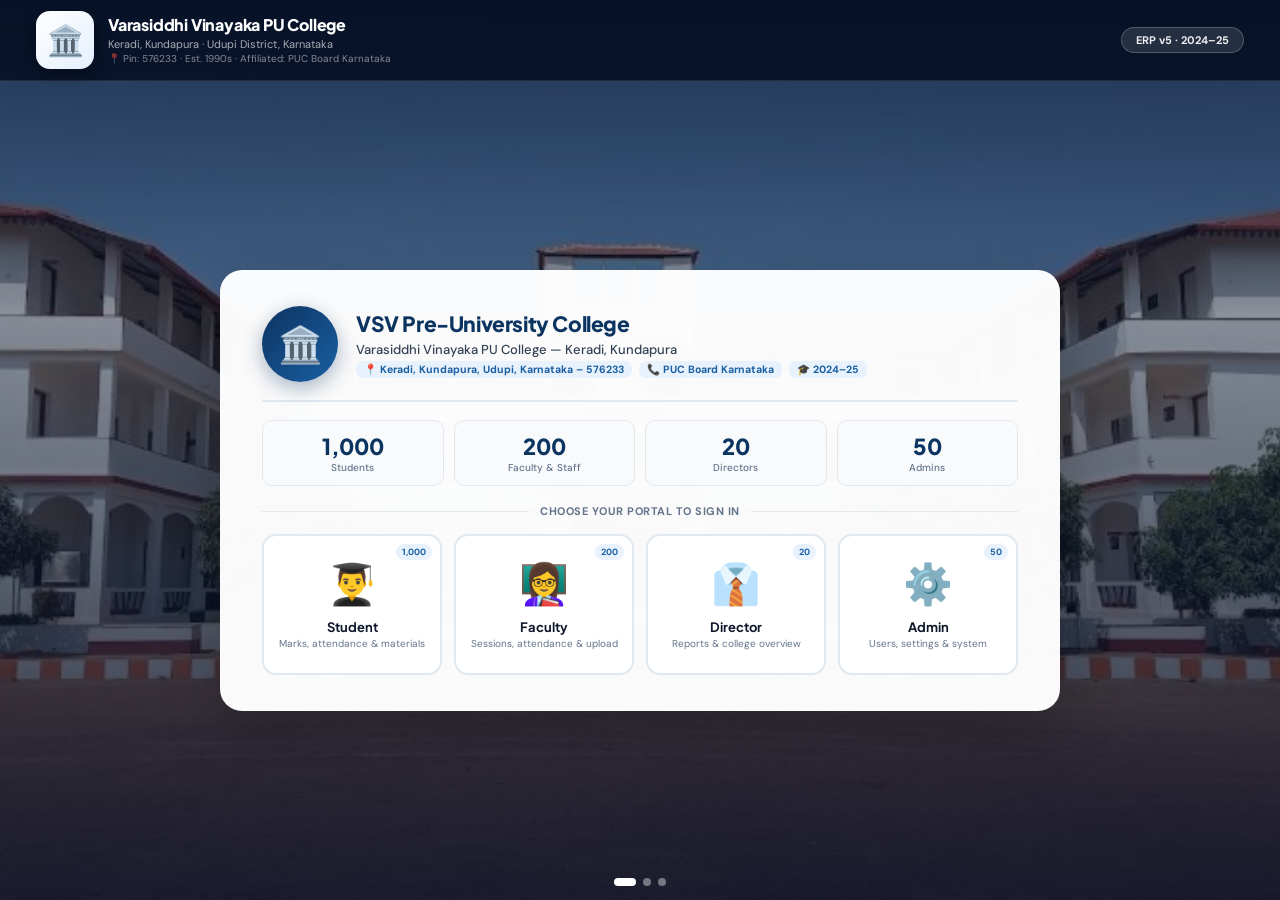
==== commit 7055c107: "fixed ERP portal link" ====
--- a/index.html
+++ b/index.html
@@ -3,599 +3,1811 @@
 <head>
 <meta charset="UTF-8">
 <meta name="viewport" content="width=device-width, initial-scale=1.0">
-<title>Varasiddhi Vinayaka PU College — Keradi, Kundapura</title>
-<link href="https://fonts.googleapis.com/css2?family=Plus+Jakarta+Sans:wght@300;400;500;600;700;800;900&family=Playfair+Display:ital,wght@0,700;0,900;1,700&family=DM+Sans:wght@300;400;500&display=swap" rel="stylesheet">
+<title>VSV PU College Keradi — ERP Portal</title>
+<link href="https://fonts.googleapis.com/css2?family=Plus+Jakarta+Sans:wght@400;500;600;700;800;900&family=DM+Sans:wght@300;400;500&display=swap" rel="stylesheet">
 <style>
 *{margin:0;padding:0;box-sizing:border-box;}
 :root{
-  --navy:#0a2040;--blue:#0f3d6e;--blue2:#1a5fa3;--blue3:#2e88e0;
-  --gold:#b8860b;--gold2:#daa520;--gold3:#f5c842;
-  --cream:#fefdf8;--warm:#f8f4ee;
-  --ink:#1a1a2e;--ink2:#2d3748;--ink3:#718096;
-  --gr:#16a34a;--rd:#dc2626;--am:#d97706;
-  --border:#e2e8f0;
-  --sh:0 4px 24px rgba(0,0,0,.1);--shl:0 12px 48px rgba(0,0,0,.18);
-}
-html{scroll-behavior:smooth;}
-body{font-family:'DM Sans',sans-serif;color:var(--ink);background:var(--cream);overflow-x:hidden;}
-h1,h2,h3,h4,h5{font-family:'Plus Jakarta Sans',sans-serif;}
-
-/* === NAVBAR === */
-#navbar{position:fixed;top:0;left:0;right:0;z-index:1000;transition:all .4s ease;}
-#navbar.scrolled{background:rgba(10,32,64,.96);backdrop-filter:blur(18px);box-shadow:0 2px 20px rgba(0,0,0,.3);}
-.nav-inner{max-width:1200px;margin:0 auto;padding:14px 32px;display:flex;justify-content:space-between;align-items:center;}
-.nav-logo{display:flex;align-items:center;gap:14px;}
-.nav-seal{width:52px;height:52px;background:linear-gradient(135deg,#fff,#e8f4ff);border-radius:12px;display:flex;align-items:center;justify-content:center;font-size:26px;box-shadow:0 3px 12px rgba(0,0,0,.3);}
-.nav-text h1{font-size:15px;font-weight:800;color:#fff;letter-spacing:-.2px;line-height:1.2;}
-.nav-text p{font-size:10px;color:rgba(255,255,255,.65);margin-top:1px;}
-.nav-links{display:flex;align-items:center;gap:6px;}
-.nav-links a{color:rgba(255,255,255,.85);font-size:13px;font-weight:500;padding:7px 13px;border-radius:8px;cursor:pointer;transition:.2s;text-decoration:none;}
-.nav-links a:hover{background:rgba(255,255,255,.13);color:#fff;}
-.nav-erp-btn{background:var(--gold2)!important;color:var(--navy)!important;font-weight:700!important;box-shadow:0 3px 12px rgba(218,165,32,.4)!important;}
-.nav-erp-btn:hover{background:var(--gold3)!important;transform:translateY(-1px);}
-
-/* === HERO SLIDER === */
-#hero{height:100vh;position:relative;overflow:hidden;}
-.hslide{position:absolute;inset:0;background-size:cover;background-position:center;opacity:0;transition:opacity 1.6s ease;}
-.hslide.active{opacity:1;}
-.hero-ov{position:absolute;inset:0;background:linear-gradient(160deg,rgba(6,16,38,.82) 0%,rgba(10,30,60,.52) 45%,rgba(6,16,38,.9) 100%);}
-.hero-content{position:absolute;inset:0;display:flex;align-items:center;justify-content:center;z-index:5;}
-.hero-center{text-align:center;color:#fff;padding:0 24px;max-width:860px;}
-.hero-tagline{display:inline-flex;align-items:center;gap:8px;background:rgba(218,165,32,.2);border:1px solid rgba(218,165,32,.4);color:var(--gold3);padding:6px 18px;border-radius:20px;font-size:12px;font-weight:700;letter-spacing:1px;text-transform:uppercase;margin-bottom:22px;}
-.hero-h1{font-family:'Playfair Display',serif;font-size:clamp(36px,6vw,72px);font-weight:900;line-height:1.12;letter-spacing:-.5px;margin-bottom:14px;text-shadow:0 2px 20px rgba(0,0,0,.3);}
-.hero-h1 span{color:var(--gold3);}
-.hero-sub{font-size:clamp(14px,2vw,18px);color:rgba(255,255,255,.8);margin-bottom:8px;font-weight:300;line-height:1.6;}
-.hero-addr{display:flex;align-items:center;justify-content:center;gap:8px;color:rgba(255,255,255,.6);font-size:13px;margin-bottom:36px;}
-.hero-addr span{background:rgba(255,255,255,.1);padding:4px 12px;border-radius:12px;}
-.hero-btns{display:flex;gap:14px;justify-content:center;flex-wrap:wrap;}
-.hbtn{padding:14px 32px;border-radius:10px;font-size:14px;font-weight:700;cursor:pointer;transition:all .25s;border:none;letter-spacing:.3px;font-family:inherit;}
-.hbtn-primary{background:linear-gradient(135deg,var(--gold2),var(--gold3));color:var(--navy);box-shadow:0 6px 24px rgba(218,165,32,.45);}
-.hbtn-primary:hover{transform:translateY(-2px);box-shadow:0 10px 32px rgba(218,165,32,.55);}
-.hbtn-outline{background:transparent;color:#fff;border:2px solid rgba(255,255,255,.5);}
-.hbtn-outline:hover{background:rgba(255,255,255,.12);border-color:#fff;}
-.hero-scroll{position:absolute;bottom:28px;left:50%;transform:translateX(-50%);z-index:5;display:flex;flex-direction:column;align-items:center;gap:6px;color:rgba(255,255,255,.5);font-size:11px;cursor:pointer;animation:bob 2.2s ease infinite;}
-@keyframes bob{0%,100%{transform:translateX(-50%) translateY(0);}50%{transform:translateX(-50%) translateY(6px);}}
-.scroll-arrow{font-size:20px;}
-.slide-controls{position:absolute;bottom:32px;right:36px;z-index:10;display:flex;gap:8px;}
-.sdc{width:34px;height:5px;border-radius:3px;background:rgba(255,255,255,.35);cursor:pointer;transition:.35s;}
-.sdc.on{background:var(--gold3);width:52px;}
-
-/* === STATS STRIP === */
-.stats-strip{background:linear-gradient(90deg,var(--navy),var(--blue));padding:28px 0;}
-.stats-inner{max-width:1100px;margin:0 auto;padding:0 32px;display:grid;grid-template-columns:repeat(5,1fr);gap:0;}
-.sstat{text-align:center;position:relative;}
-.sstat::after{content:'';position:absolute;right:0;top:20%;bottom:20%;width:1px;background:rgba(255,255,255,.15);}
-.sstat:last-child::after{display:none;}
-.sstat-n{font-size:34px;font-weight:900;color:var(--gold3);font-family:'Plus Jakarta Sans',sans-serif;}
-.sstat-l{font-size:12px;color:rgba(255,255,255,.65);margin-top:3px;font-weight:400;}
-
-/* === SECTION LAYOUT === */
-section{padding:80px 0;}
-.sec-inner{max-width:1150px;margin:0 auto;padding:0 32px;}
-.sec-badge{display:inline-flex;align-items:center;gap:7px;background:var(--blue3);color:#fff;padding:5px 14px;border-radius:20px;font-size:11px;font-weight:700;letter-spacing:.5px;text-transform:uppercase;margin-bottom:14px;}
-.sec-h{font-size:clamp(26px,4vw,40px);font-weight:800;color:var(--navy);letter-spacing:-.5px;line-height:1.2;margin-bottom:10px;}
-.sec-sub{font-size:15px;color:var(--ink3);line-height:1.65;max-width:600px;}
-.sec-divide{display:flex;align-items:center;gap:14px;margin-bottom:44px;}
-.sd-line{height:3px;width:48px;background:linear-gradient(90deg,var(--blue2),var(--blue3));border-radius:3px;}
-
-/* === ABOUT === */
-#about{background:var(--cream);}
-.about-grid{display:grid;grid-template-columns:1fr 1fr;gap:56px;align-items:center;}
-.about-imgs{position:relative;height:480px;}
-.aimg{position:absolute;border-radius:16px;box-shadow:var(--shl);overflow:hidden;}
-.aimg img{width:100%;height:100%;object-fit:cover;}
-.aimg-main{width:74%;height:76%;top:0;left:0;}
-.aimg-accent{width:54%;height:52%;bottom:0;right:0;border:4px solid var(--cream);}
-.about-badge{position:absolute;top:50%;left:68%;transform:translate(-50%,-50%);background:linear-gradient(135deg,var(--gold2),var(--gold3));color:var(--navy);border-radius:14px;padding:16px 20px;text-align:center;box-shadow:0 8px 28px rgba(218,165,32,.4);z-index:10;}
-.about-badge .num{font-size:26px;font-weight:900;font-family:'Plus Jakarta Sans',sans-serif;}
-.about-badge .txt{font-size:10px;font-weight:700;margin-top:2px;}
-.about-text h2{font-size:34px;font-weight:800;color:var(--navy);margin-bottom:16px;line-height:1.25;}
-.about-text p{font-size:15px;color:var(--ink3);line-height:1.7;margin-bottom:14px;}
-.about-vals{display:grid;grid-template-columns:1fr 1fr;gap:12px;margin-top:22px;}
-.av{display:flex;align-items:flex-start;gap:10px;padding:14px;background:var(--warm);border-radius:10px;border:1px solid var(--border);}
-.av-ic{font-size:22px;flex-shrink:0;}
-.av h4{font-size:13px;font-weight:700;color:var(--navy);margin-bottom:3px;}
-.av p{font-size:12px;color:var(--ink3);}
-
-/* === PHOTO GALLERY === */
-#gallery{background:var(--warm);}
-.gal-grid{display:grid;grid-template-columns:1fr 1fr 1fr;gap:16px;margin-top:40px;}
-.gal-item{border-radius:14px;overflow:hidden;box-shadow:var(--sh);aspect-ratio:4/3;position:relative;cursor:pointer;}
-.gal-item img{width:100%;height:100%;object-fit:cover;transition:transform .5s ease;}
-.gal-item:hover img{transform:scale(1.05);}
-.gal-overlay{position:absolute;inset:0;background:linear-gradient(to top,rgba(10,32,64,.75) 0%,transparent 50%);opacity:0;transition:.35s;display:flex;align-items:flex-end;padding:18px;}
-.gal-item:hover .gal-overlay{opacity:1;}
-.gal-overlay span{color:#fff;font-size:13px;font-weight:700;}
-
-/* === COURSES === */
-#courses{background:var(--cream);}
-.courses-grid{display:grid;grid-template-columns:repeat(3,1fr);gap:20px;margin-top:40px;}
-.course-card{background:#fff;border:1px solid var(--border);border-radius:16px;padding:26px;transition:.25s;position:relative;overflow:hidden;}
-.course-card::before{content:'';position:absolute;top:0;left:0;right:0;height:4px;border-radius:16px 16px 0 0;}
-.cc-sc{background:linear-gradient(90deg,var(--blue2),var(--blue3));}
-.cc-cm{background:linear-gradient(90deg,var(--gr),#22c55e);}
-.cc-ar{background:linear-gradient(90deg,var(--pu,#7c3aed),#a855f7);}
-.course-card:hover{transform:translateY(-4px);box-shadow:var(--shl);}
-.cc-icon{font-size:38px;margin-bottom:14px;}
-.cc-title{font-size:17px;font-weight:800;color:var(--navy);margin-bottom:6px;}
-.cc-sub{font-size:12px;color:var(--ink3);margin-bottom:16px;line-height:1.5;}
-.cc-subs{display:flex;flex-direction:column;gap:5px;}
-.cc-sub-item{display:flex;align-items:center;gap:7px;font-size:12.5px;color:var(--ink2);}
-.cc-sub-item::before{content:'';width:6px;height:6px;border-radius:50%;background:var(--blue3);flex-shrink:0;}
-
-/* === FACILITIES === */
-#facilities{background:linear-gradient(135deg,var(--navy) 0%,var(--blue) 100%);}
-.fac-grid{display:grid;grid-template-columns:repeat(4,1fr);gap:18px;margin-top:44px;}
-.fac-card{background:rgba(255,255,255,.08);border:1px solid rgba(255,255,255,.12);border-radius:14px;padding:24px 18px;text-align:center;transition:.25s;backdrop-filter:blur(10px);}
-.fac-card:hover{background:rgba(255,255,255,.14);transform:translateY(-3px);}
-.fc-icon{font-size:38px;margin-bottom:12px;}
-.fc-title{font-size:14px;font-weight:700;color:#fff;margin-bottom:6px;}
-.fc-desc{font-size:12px;color:rgba(255,255,255,.6);line-height:1.5;}
-
-/* === ACHIEVEMENTS === */
-#achievements{background:var(--warm);}
-.ach-grid{display:grid;grid-template-columns:repeat(4,1fr);gap:18px;margin-top:44px;}
-.ach-card{background:#fff;border-radius:14px;padding:22px;text-align:center;box-shadow:var(--sh);border-top:3px solid var(--gold2);}
-.ach-n{font-size:32px;font-weight:900;color:var(--navy);font-family:'Plus Jakarta Sans',sans-serif;}
-.ach-l{font-size:12px;color:var(--ink3);margin-top:4px;}
-.ach-icon{font-size:28px;margin-bottom:10px;}
-
-/* === TESTIMONIALS === */
-#testimonials{background:var(--cream);}
-.testi-grid{display:grid;grid-template-columns:repeat(3,1fr);gap:20px;margin-top:44px;}
-.tcard{background:#fff;border:1px solid var(--border);border-radius:16px;padding:24px;box-shadow:var(--sh);}
-.tcard-quote{font-size:32px;color:var(--gold2);line-height:1;margin-bottom:10px;}
-.tcard p{font-size:13.5px;color:var(--ink2);line-height:1.7;margin-bottom:18px;font-style:italic;}
-.tcard-author{display:flex;align-items:center;gap:11px;}
-.tca-ava{width:40px;height:40px;border-radius:50%;background:linear-gradient(135deg,var(--blue2),var(--blue3));display:flex;align-items:center;justify-content:center;color:#fff;font-size:16px;font-weight:700;flex-shrink:0;}
-.tca-name{font-size:13px;font-weight:700;color:var(--navy);}
-.tca-role{font-size:11px;color:var(--ink3);}
-
-/* === CONTACT === */
-#contact{background:linear-gradient(135deg,var(--navy),var(--blue));}
-.contact-grid{display:grid;grid-template-columns:1fr 1fr;gap:56px;align-items:start;}
-.contact-info h2{font-size:36px;font-weight:800;color:#fff;margin-bottom:16px;}
-.contact-info p{color:rgba(255,255,255,.7);line-height:1.7;margin-bottom:28px;font-size:15px;}
-.cinfo-item{display:flex;align-items:flex-start;gap:14px;margin-bottom:20px;}
-.ci-icon{width:42px;height:42px;background:rgba(255,255,255,.1);border-radius:10px;display:flex;align-items:center;justify-content:center;font-size:18px;flex-shrink:0;}
-.ci-text h4{font-size:13px;font-weight:700;color:rgba(255,255,255,.9);margin-bottom:3px;}
-.ci-text p{font-size:12.5px;color:rgba(255,255,255,.6);line-height:1.5;}
-.contact-form{background:rgba(255,255,255,.06);border:1px solid rgba(255,255,255,.12);border-radius:18px;padding:32px;backdrop-filter:blur(12px);}
-.contact-form h3{font-size:20px;font-weight:700;color:#fff;margin-bottom:20px;}
-.cf-field{margin-bottom:14px;}
-.cf-field label{display:block;font-size:11px;font-weight:700;color:rgba(255,255,255,.7);margin-bottom:5px;text-transform:uppercase;letter-spacing:.4px;}
-.cf-field input,.cf-field select,.cf-field textarea{width:100%;padding:11px 14px;background:rgba(255,255,255,.08);border:1px solid rgba(255,255,255,.18);border-radius:9px;color:#fff;font-size:13.5px;transition:.2s;font-family:inherit;}
-.cf-field input::placeholder,.cf-field textarea::placeholder{color:rgba(255,255,255,.35);}
-.cf-field input:focus,.cf-field select:focus,.cf-field textarea:focus{outline:none;border-color:var(--gold3);background:rgba(255,255,255,.12);}
-.cf-field select option{background:var(--navy);color:#fff;}
-.cf-field textarea{resize:vertical;min-height:88px;}
-.cf-btn{width:100%;padding:13px;background:linear-gradient(135deg,var(--gold2),var(--gold3));color:var(--navy);border:none;border-radius:9px;font-size:14px;font-weight:800;cursor:pointer;transition:.22s;font-family:inherit;letter-spacing:.3px;}
-.cf-btn:hover{transform:translateY(-1px);box-shadow:0 6px 20px rgba(218,165,32,.4);}
-
-/* === FOOTER === */
-footer{background:var(--navy);border-top:1px solid rgba(255,255,255,.08);padding:48px 0 24px;}
-.foot-inner{max-width:1150px;margin:0 auto;padding:0 32px;}
-.foot-grid{display:grid;grid-template-columns:2fr 1fr 1fr 1fr;gap:40px;margin-bottom:36px;}
-.foot-brand .logo{display:flex;align-items:center;gap:12px;margin-bottom:14px;}
-.foot-brand .logo-ic{width:44px;height:44px;background:rgba(255,255,255,.1);border-radius:10px;display:flex;align-items:center;justify-content:center;font-size:22px;}
-.foot-brand .logo h3{font-size:14px;font-weight:800;color:#fff;}
-.foot-brand p{font-size:12.5px;color:rgba(255,255,255,.5);line-height:1.65;}
-.foot-col h4{font-size:12px;font-weight:700;color:rgba(255,255,255,.9);text-transform:uppercase;letter-spacing:.6px;margin-bottom:14px;}
-.foot-col ul{list-style:none;}
-.foot-col ul li{margin-bottom:8px;}
-.foot-col ul li a{font-size:12.5px;color:rgba(255,255,255,.5);cursor:pointer;text-decoration:none;transition:.15s;}
-.foot-col ul li a:hover{color:var(--gold3);}
-.foot-bottom{border-top:1px solid rgba(255,255,255,.08);padding-top:20px;display:flex;justify-content:space-between;align-items:center;flex-wrap:wrap;gap:8px;}
-.foot-bottom p{font-size:12px;color:rgba(255,255,255,.4);}
-.foot-tags{display:flex;gap:7px;}
-.ftag{background:rgba(255,255,255,.07);color:rgba(255,255,255,.5);font-size:10.5px;padding:3px 10px;border-radius:8px;}
-
-/* === ADMISSION BANNER === */
-.adm-banner{background:linear-gradient(135deg,var(--gold2),var(--gold3));padding:44px 0;}
-.adm-inner{max-width:900px;margin:0 auto;padding:0 32px;text-align:center;}
-.adm-inner h2{font-size:clamp(22px,4vw,36px);font-weight:900;color:var(--navy);margin-bottom:10px;}
-.adm-inner p{font-size:15px;color:rgba(10,32,64,.75);margin-bottom:24px;}
-.adm-btns{display:flex;gap:14px;justify-content:center;flex-wrap:wrap;}
-.ab{padding:13px 30px;border-radius:10px;font-size:14px;font-weight:700;cursor:pointer;transition:.22s;border:none;font-family:inherit;}
-.ab-navy{background:var(--navy);color:#fff;}
-.ab-navy:hover{background:#0d2d58;transform:translateY(-2px);}
-.ab-outline{background:transparent;border:2px solid var(--navy);color:var(--navy);}
-.ab-outline:hover{background:var(--navy);color:#fff;}
-
-/* === RESPONSIVE === */
-@media(max-width:900px){
-  .about-grid,.contact-grid{grid-template-columns:1fr;}
-  .gal-grid,.courses-grid{grid-template-columns:1fr 1fr;}
-  .fac-grid,.ach-grid{grid-template-columns:repeat(2,1fr);}
-  .testi-grid{grid-template-columns:1fr;}
-  .foot-grid{grid-template-columns:1fr 1fr;}
-  .stats-inner{grid-template-columns:repeat(3,1fr);gap:14px;}
-  .about-imgs{height:300px;}
-}
-@media(max-width:640px){
-  .nav-links{display:none;}
-  .gal-grid,.courses-grid{grid-template-columns:1fr;}
-  .fac-grid,.ach-grid{grid-template-columns:repeat(2,1fr);}
-  .stats-inner{grid-template-columns:repeat(2,1fr);}
-  .hero-btns{flex-direction:column;align-items:center;}
-  section{padding:56px 0;}
-}
+  --bl:#0c3461;--bl2:#1a5fa3;--bl3:#2e88e0;--bpl:#e8f2fc;--bpl2:#dbeafe;
+  --gr:#16a34a;--gpl:#dcfce7;--gr2:#15803d;
+  --rd:#dc2626;--rpl:#fee2e2;
+  --am:#d97706;--apl:#fef3c7;
+  --pu:#7c3aed;--ppl:#ede9fe;
+  --tl:#0891b2;--tpl:#cffafe;
+  --ink:#0f172a;--ink2:#334155;--ink3:#64748b;--ink4:#94a3b8;
+  --bdr:#e2e8f0;--bdr2:#cbd5e1;--sur:#f8fafc;--sur2:#f1f5f9;--wh:#fff;
+  --r:12px;--rs:8px;--rl:18px;
+  --sh:0 1px 3px rgba(0,0,0,.08),0 4px 16px rgba(0,0,0,.06);
+  --shl:0 8px 32px rgba(0,0,0,.14);--shxl:0 20px 60px rgba(0,0,0,.24);
+}
+html,body{height:100%;font-family:'DM Sans',sans-serif;background:var(--sur);color:var(--ink);overflow-x:hidden;}
+h1,h2,h3,h4{font-family:'Plus Jakarta Sans',sans-serif;}
+button,input,select,textarea{font-family:inherit;}
+::-webkit-scrollbar{width:5px;height:5px;}
+::-webkit-scrollbar-track{background:var(--sur);}
+::-webkit-scrollbar-thumb{background:var(--bdr2);border-radius:3px;}
+
+/* TOAST */
+#toastBox{position:fixed;top:18px;right:18px;z-index:99999;display:flex;flex-direction:column;gap:7px;pointer-events:none;}
+.toast{display:flex;align-items:center;gap:9px;padding:11px 16px;border-radius:10px;font-size:13px;font-weight:500;min-width:260px;max-width:340px;box-shadow:var(--shl);animation:tIn .3s cubic-bezier(.16,1,.3,1);color:#fff;}
+.t-success{background:var(--gr);} .t-error{background:var(--rd);} .t-info{background:var(--bl2);} .t-warning{background:var(--am);}
+@keyframes tIn{from{opacity:0;transform:translateX(24px);}to{opacity:1;transform:none;}}
+
+/* PAGES */
+.page{display:none;min-height:100vh;flex-direction:column;}
+.page.active{display:flex;}
+.dash{display:none;height:100vh;overflow:hidden;flex-direction:column;}
+.dash.active{display:flex;}
+
+/* LANDING */
+#landPage{background:#0a2240;position:relative;overflow:hidden;}
+.slider{position:absolute;inset:0;z-index:0;}
+.slide{position:absolute;inset:0;background-size:cover;background-position:center;opacity:0;transition:opacity 1.4s ease;}
+.slide.active{opacity:1;}
+.slide-ov{position:absolute;inset:0;background:linear-gradient(180deg,rgba(6,18,42,.75) 0%,rgba(8,24,52,.45) 35%,rgba(6,16,40,.88) 100%);}
+.lnav{position:relative;z-index:10;background:rgba(4,14,34,.85);backdrop-filter:blur(16px);border-bottom:1px solid rgba(255,255,255,.1);padding:11px 36px;display:flex;justify-content:space-between;align-items:center;}
+.lnav-logo{display:flex;align-items:center;gap:14px;}
+.lnav-seal{width:58px;height:58px;background:linear-gradient(135deg,#fff 0%,#e4effe 100%);border-radius:14px;display:flex;align-items:center;justify-content:center;font-size:30px;box-shadow:0 4px 16px rgba(0,0,0,.4);flex-shrink:0;}
+.lnav-info h1{font-size:16px;font-weight:900;color:#fff;letter-spacing:-.2px;line-height:1.2;}
+.lnav-info .l2{font-size:11px;color:rgba(255,255,255,.65);margin-top:2px;}
+.lnav-info .l3{font-size:10px;color:rgba(255,255,255,.5);margin-top:1px;}
+.lnav-tag{background:rgba(255,255,255,.12);border:1px solid rgba(255,255,255,.2);color:rgba(255,255,255,.92);padding:5px 14px;border-radius:20px;font-size:11px;font-weight:700;}
+.land-body{flex:1;display:flex;align-items:center;justify-content:center;padding:28px 20px;position:relative;z-index:10;}
+.hero{background:rgba(255,255,255,.975);border-radius:22px;padding:36px 42px;max-width:840px;width:100%;box-shadow:var(--shxl);animation:hIn .8s cubic-bezier(.16,1,.3,1);}
+@keyframes hIn{from{opacity:0;transform:translateY(30px) scale(.96);}to{opacity:1;transform:none;}}
+.college-hdr{display:flex;align-items:center;gap:18px;margin-bottom:18px;padding-bottom:18px;border-bottom:2px solid var(--bdr);}
+.c-seal{width:76px;height:76px;background:linear-gradient(135deg,var(--bl),var(--bl2));border-radius:50%;display:flex;align-items:center;justify-content:center;font-size:36px;flex-shrink:0;box-shadow:0 6px 20px rgba(12,52,97,.35);}
+.c-info h1{font-size:21px;font-weight:900;color:var(--bl);letter-spacing:-.4px;line-height:1.25;}
+.c-info .ci2{font-size:13px;color:var(--ink2);margin-top:4px;font-weight:500;}
+.c-info .ci3{font-size:11px;color:var(--ink3);margin-top:3px;display:flex;gap:7px;flex-wrap:wrap;align-items:center;}
+.addr{background:var(--bpl);color:var(--bl2);padding:2px 8px;border-radius:7px;font-size:10.5px;font-weight:700;}
+.stats-row{display:grid;grid-template-columns:repeat(4,1fr);gap:10px;margin-bottom:18px;}
+.sr-item{text-align:center;background:var(--sur);border-radius:10px;padding:11px 7px;border:1px solid var(--bdr);transition:.2s;}
+.sr-item:hover{border-color:var(--bl3);background:var(--bpl);}
+.sr-n{font-size:22px;font-weight:900;color:var(--bl);font-family:'Plus Jakarta Sans',sans-serif;}
+.sr-l{font-size:10px;color:var(--ink3);margin-top:1px;font-weight:500;}
+.divline{display:flex;align-items:center;gap:11px;color:var(--ink3);font-size:11px;font-weight:700;text-transform:uppercase;letter-spacing:.5px;margin:16px 0;}
+.divline::before,.divline::after{content:'';flex:1;height:1px;background:var(--bdr);}
+.login-grid{display:grid;grid-template-columns:repeat(4,1fr);gap:12px;}
+@media(max-width:680px){.login-grid{grid-template-columns:repeat(2,1fr);}}
+.lc{border:2px solid var(--bdr);border-radius:14px;padding:22px 12px;text-align:center;cursor:pointer;transition:all .22s cubic-bezier(.16,1,.3,1);background:#fff;position:relative;overflow:hidden;}
+.lc:hover{transform:translateY(-3px);}
+.lc.s:hover{border-color:#7c3aed;box-shadow:0 8px 26px rgba(124,58,237,.15);}
+.lc.f:hover{border-color:#16a34a;box-shadow:0 8px 26px rgba(22,163,74,.15);}
+.lc.d:hover{border-color:#d97706;box-shadow:0 8px 26px rgba(217,119,6,.15);}
+.lc.a:hover{border-color:#dc2626;box-shadow:0 8px 26px rgba(220,38,38,.15);}
+.lc-cnt{position:absolute;top:8px;right:8px;background:var(--bpl);color:var(--bl2);font-size:9px;font-weight:700;padding:2px 6px;border-radius:9px;}
+.lc-ic{font-size:40px;margin-bottom:9px;display:block;}
+.lc h3{font-size:13px;font-weight:700;color:var(--ink);margin-bottom:2px;}
+.lc p{font-size:10px;color:var(--ink3);line-height:1.35;}
+.sdots{position:absolute;bottom:14px;left:50%;transform:translateX(-50%);display:flex;gap:7px;z-index:11;}
+.sdot{width:8px;height:8px;border-radius:50%;background:rgba(255,255,255,.4);cursor:pointer;transition:.3s;}
+.sdot.on{background:#fff;width:22px;border-radius:4px;}
+
+/* LOGIN PAGES */
+.lp-nav{background:var(--bl);padding:14px 36px;display:flex;align-items:center;gap:14px;color:#fff;box-shadow:0 2px 8px rgba(0,0,0,.2);}
+.lp-nv-ic{width:40px;height:40px;background:rgba(255,255,255,.16);border-radius:10px;display:flex;align-items:center;justify-content:center;font-size:20px;}
+.lp-nv-h2{font-size:15px;font-weight:700;}
+.lp-nv-p{font-size:10px;opacity:.7;margin-top:1px;}
+.lp-bg{background:linear-gradient(150deg,#e8f2fc 0%,#dbeafe 60%,#e0f2fe 100%);}
+.lp-body{flex:1;display:flex;align-items:center;justify-content:center;padding:30px 20px;}
+.lp-card{background:#fff;border-radius:20px;padding:36px;width:100%;max-width:440px;box-shadow:var(--shl);border:1px solid var(--bdr);}
+.lp-ic{font-size:50px;text-align:center;margin-bottom:13px;}
+.lp-h{font-size:22px;font-weight:800;color:var(--bl);text-align:center;margin-bottom:4px;}
+.lp-s{text-align:center;color:var(--ink3);font-size:12px;margin-bottom:20px;}
+.tab-row{display:flex;background:var(--sur);border-radius:9px;padding:3px;margin-bottom:18px;gap:3px;}
+.ttb{flex:1;padding:8px;border:none;border-radius:7px;font-size:12px;font-weight:600;cursor:pointer;background:transparent;color:var(--ink2);transition:.15s;}
+.ttb.on{background:#fff;color:var(--bl);box-shadow:0 1px 4px rgba(0,0,0,.1);}
+.fld{margin-bottom:13px;}
+.fld label{display:block;font-size:11px;font-weight:700;color:var(--ink2);margin-bottom:5px;text-transform:uppercase;letter-spacing:.4px;}
+.fld input{width:100%;padding:11px 13px;border:2px solid var(--bdr);border-radius:9px;font-size:14px;color:var(--ink);transition:.2s;background:#fff;}
+.fld input:focus{outline:none;border-color:var(--bl3);box-shadow:0 0 0 3px rgba(46,136,224,.1);}
+.lp-btn{width:100%;padding:12px;background:linear-gradient(135deg,var(--bl),var(--bl2));color:#fff;border:none;border-radius:9px;font-size:14px;font-weight:700;cursor:pointer;transition:.22s;margin-top:5px;}
+.lp-btn:hover{transform:translateY(-1px);box-shadow:0 6px 20px rgba(12,52,97,.3);}
+.demobox{background:var(--bpl);border:1px solid #bfdbfe;border-radius:8px;padding:11px 13px;margin-top:13px;font-size:11.5px;line-height:1.9;color:var(--ink2);}
+.demobox code{background:rgba(12,52,97,.1);padding:1px 5px;border-radius:4px;font-size:11px;font-weight:700;color:var(--bl);}
+.back-link{text-align:center;margin-top:13px;font-size:12px;color:var(--ink3);}
+.back-link a{color:var(--bl2);font-weight:600;cursor:pointer;text-decoration:underline;}
+
+/* TOPBAR */
+.topbar{background:linear-gradient(90deg,var(--bl),var(--bl2));color:#fff;height:58px;padding:0 20px;display:flex;align-items:center;justify-content:space-between;flex-shrink:0;box-shadow:0 2px 10px rgba(0,0,0,.25);}
+.tb-brand{display:flex;align-items:center;gap:10px;}
+.tb-ic{width:36px;height:36px;background:rgba(255,255,255,.14);border-radius:9px;display:flex;align-items:center;justify-content:center;font-size:18px;}
+.tb-brand h1{font-size:13px;font-weight:700;line-height:1.2;}
+.tb-brand p{font-size:10px;opacity:.68;margin-top:1px;}
+.tb-right{display:flex;align-items:center;gap:8px;}
+.tb-notif{width:32px;height:32px;background:rgba(255,255,255,.12);border:none;border-radius:8px;cursor:pointer;display:flex;align-items:center;justify-content:center;font-size:14px;color:#fff;position:relative;transition:.15s;}
+.tb-notif:hover{background:rgba(255,255,255,.2);}
+.ndot{position:absolute;top:4px;right:4px;width:7px;height:7px;background:#f59e0b;border-radius:50%;border:2px solid var(--bl);}
+.uchip{display:flex;align-items:center;gap:7px;background:rgba(255,255,255,.13);border-radius:18px;padding:4px 12px 4px 4px;cursor:pointer;}
+.uc-ava{width:27px;height:27px;background:rgba(255,255,255,.26);border-radius:50%;display:flex;align-items:center;justify-content:center;font-size:12px;font-weight:700;}
+.uc-nm{font-size:12px;font-weight:600;}
+.tb-profbtn{background:rgba(255,255,255,.12);border:1px solid rgba(255,255,255,.2);color:#fff;padding:5px 11px;border-radius:7px;font-size:11px;cursor:pointer;transition:.15s;}
+.tb-profbtn:hover{background:rgba(255,255,255,.2);}
+.tb-out{background:rgba(255,255,255,.11);border:1px solid rgba(255,255,255,.2);color:#fff;padding:5px 12px;border-radius:7px;font-size:11.5px;font-weight:600;cursor:pointer;transition:.15s;}
+.tb-out:hover{background:rgba(220,38,38,.4);}
+
+/* SIDEBAR & MAIN */
+.dash-body{flex:1;display:flex;overflow:hidden;}
+.sidebar{width:246px;background:#fff;border-right:1px solid var(--bdr);overflow-y:auto;flex-shrink:0;}
+.sb-head{padding:16px;background:linear-gradient(135deg,var(--bpl),#fff);border-bottom:1px solid var(--bdr);}
+.sb-ava{width:44px;height:44px;background:linear-gradient(135deg,var(--bl),var(--bl2));border-radius:12px;display:flex;align-items:center;justify-content:center;font-size:20px;margin-bottom:9px;}
+.sb-nm{font-size:13px;font-weight:700;color:var(--ink);}
+.sb-role{font-size:11px;color:var(--ink3);margin-top:1px;}
+.sb-id{font-size:11px;color:var(--bl2);font-weight:600;margin-top:2px;}
+.sb-em{font-size:10px;color:var(--ink4);margin-top:2px;word-break:break-all;}
+.nsec{padding:9px 0 3px;}
+.nlbl{padding:3px 14px 7px;font-size:10px;font-weight:700;color:var(--ink4);text-transform:uppercase;letter-spacing:.8px;}
+.na{display:flex;align-items:center;gap:8px;padding:9px 14px;font-size:12.5px;color:var(--ink2);cursor:pointer;transition:.13s;border-left:3px solid transparent;}
+.na:hover{background:var(--sur);color:var(--bl);}
+.na.on{background:var(--bpl);color:var(--bl);border-left-color:var(--bl);font-weight:600;}
+.ni{font-size:15px;width:18px;text-align:center;flex-shrink:0;}
+.nbg{margin-left:auto;background:var(--rd);color:#fff;font-size:9px;font-weight:700;padding:1px 5px;border-radius:8px;}
+.main{flex:1;overflow-y:auto;background:var(--sur);}
+.panel{display:none;padding:22px;animation:pIn .25s ease;}
+.panel.on{display:block;}
+@keyframes pIn{from{opacity:0;transform:translateY(6px);}to{opacity:1;transform:none;}}
+.ph{display:flex;justify-content:space-between;align-items:flex-start;margin-bottom:20px;flex-wrap:wrap;gap:10px;}
+.ph h1{font-size:21px;font-weight:800;color:var(--ink);letter-spacing:-.3px;}
+.ph p{font-size:12px;color:var(--ink3);margin-top:3px;}
+.ph-act{display:flex;gap:7px;flex-wrap:wrap;align-items:center;}
+
+/* STAT GRID */
+.sg{display:grid;gap:13px;margin-bottom:20px;}
+.sg.c4{grid-template-columns:repeat(4,1fr);}
+.sg.c3{grid-template-columns:repeat(3,1fr);}
+.sg.c2{grid-template-columns:repeat(2,1fr);}
+@media(max-width:1000px){.sg.c4{grid-template-columns:repeat(2,1fr);}}
+.stat{background:#fff;border:1px solid var(--bdr);border-radius:12px;padding:17px;position:relative;overflow:hidden;transition:.22s;}
+.stat:hover{box-shadow:var(--sh);transform:translateY(-1px);}
+.stat-line{position:absolute;top:0;left:0;right:0;height:3px;border-radius:12px 12px 0 0;}
+.si{font-size:26px;margin-bottom:7px;}
+.sv{font-size:26px;font-weight:800;font-family:'Plus Jakarta Sans',sans-serif;color:var(--ink);line-height:1;margin-bottom:3px;}
+.sl{font-size:11px;color:var(--ink3);font-weight:500;}
+.sdl{display:inline-flex;align-items:center;font-size:10px;font-weight:600;margin-top:6px;padding:2px 7px;border-radius:9px;}
+.up{background:var(--gpl);color:var(--gr);} .dn{background:var(--rpl);color:var(--rd);} .ne{background:var(--apl);color:var(--am);}
+
+/* CARD */
+.card{background:#fff;border:1px solid var(--bdr);border-radius:12px;padding:18px;margin-bottom:15px;}
+.ch{display:flex;justify-content:space-between;align-items:center;margin-bottom:14px;padding-bottom:12px;border-bottom:1px solid var(--bdr);}
+.ch h2{font-size:14px;font-weight:700;color:var(--ink);}
+.cbadge{font-size:11px;font-weight:600;background:var(--bpl);color:var(--bl2);padding:3px 9px;border-radius:9px;}
+.g2{display:grid;grid-template-columns:1fr 1fr;gap:15px;}
+.g3{display:grid;grid-template-columns:1fr 1fr 1fr;gap:15px;}
+@media(max-width:760px){.g2,.g3{grid-template-columns:1fr;}}
+
+/* TABLE */
+.tw{overflow-x:auto;border-radius:9px;border:1px solid var(--bdr);}
+table{width:100%;border-collapse:collapse;font-size:12.5px;}
+thead tr{background:var(--sur);}
+th{padding:9px 12px;text-align:left;font-size:10px;font-weight:700;color:var(--ink3);text-transform:uppercase;letter-spacing:.5px;border-bottom:1px solid var(--bdr);white-space:nowrap;}
+td{padding:9px 12px;border-bottom:1px solid var(--bdr);color:var(--ink2);vertical-align:middle;}
+tbody tr:last-child td{border-bottom:none;}
+tbody tr:hover{background:var(--sur);}
+.tsrch{width:100%;padding:9px 12px;border:1px solid var(--bdr);border-radius:8px;font-size:13px;margin-bottom:11px;}
+.tsrch:focus{outline:none;border-color:var(--bl3);}
+
+/* BADGES */
+.badge{display:inline-flex;align-items:center;padding:2px 8px;border-radius:9px;font-size:10.5px;font-weight:600;white-space:nowrap;}
+.bg2{background:var(--gpl);color:var(--gr);} .br2{background:var(--rpl);color:var(--rd);} .ba2{background:var(--apl);color:var(--am);}
+.bb2{background:var(--bpl);color:var(--bl2);} .bp2{background:var(--ppl);color:var(--pu);} .bt2{background:var(--tpl);color:var(--tl);}
+.bk2{background:var(--sur2);color:var(--ink2);}
+
+/* BUTTONS */
+.btn{display:inline-flex;align-items:center;gap:5px;padding:8px 14px;border-radius:8px;border:none;font-size:12px;font-weight:600;cursor:pointer;transition:all .18s;font-family:inherit;}
+.bp3{background:linear-gradient(135deg,var(--bl),var(--bl2));color:#fff;}
+.bp3:hover{transform:translateY(-1px);box-shadow:0 5px 16px rgba(12,52,97,.26);}
+.bsuc{background:var(--gr);color:#fff;} .bsuc:hover{background:var(--gr2);}
+.bdan{background:var(--rd);color:#fff;} .bdan:hover{background:#b91c1c;}
+.bamb{background:var(--am);color:#fff;}
+.bgh{background:transparent;color:var(--ink2);border:1px solid var(--bdr);} .bgh:hover{background:var(--sur);}
+.bout{background:transparent;color:var(--bl2);border:2px solid var(--bl2);} .bout:hover{background:var(--bpl);}
+.btn-sm{padding:5px 10px;font-size:11px;border-radius:7px;}
+.btn-xs{padding:3px 8px;font-size:10px;border-radius:5px;}
+
+/* FORMS */
+.fr{display:grid;gap:12px;margin-bottom:12px;}
+.fr.c2{grid-template-columns:1fr 1fr;} .fr.c3{grid-template-columns:1fr 1fr 1fr;}
+@media(max-width:680px){.fr.c2,.fr.c3{grid-template-columns:1fr;}}
+.fg{display:flex;flex-direction:column;gap:5px;}
+.fg label{font-size:11px;font-weight:700;color:var(--ink2);text-transform:uppercase;letter-spacing:.4px;}
+.fg input,.fg select,.fg textarea{padding:9px 11px;border:2px solid var(--bdr);border-radius:8px;font-size:13px;color:var(--ink);transition:.18s;background:#fff;}
+.fg input:focus,.fg select:focus,.fg textarea:focus{outline:none;border-color:var(--bl3);box-shadow:0 0 0 3px rgba(46,136,224,.09);}
+.fg textarea{resize:vertical;min-height:66px;}
+
+/* ATTENDANCE */
+.att-g{display:grid;grid-template-columns:repeat(auto-fill,minmax(148px,1fr));gap:8px;}
+.ac{border:2px solid var(--bdr);border-radius:10px;padding:11px;text-align:center;cursor:pointer;transition:all .17s;background:#fff;user-select:none;}
+.ac:hover{border-color:var(--bl3);}
+.ac.present{border-color:var(--gr);background:var(--gpl);} .ac.absent{border-color:var(--rd);background:var(--rpl);} .ac.late{border-color:var(--am);background:var(--apl);}
+.ac-av{width:34px;height:34px;border-radius:9px;display:flex;align-items:center;justify-content:center;font-size:15px;margin:0 auto 6px;background:var(--sur);}
+.ac.present .ac-av{background:rgba(22,163,74,.13);} .ac.absent .ac-av{background:rgba(220,38,38,.1);} .ac.late .ac-av{background:rgba(217,119,6,.1);}
+.ac-nm{font-size:10.5px;font-weight:700;color:var(--ink);white-space:nowrap;overflow:hidden;text-overflow:ellipsis;}
+.ac-rl{font-size:9.5px;color:var(--ink4);margin-top:1px;}
+.ac-st{margin-top:5px;font-size:10px;font-weight:700;}
+.ac.present .ac-st{color:var(--gr);} .ac.absent .ac-st{color:var(--rd);} .ac.late .ac-st{color:var(--am);}
+.ac:not(.present):not(.absent):not(.late) .ac-st{color:var(--ink4);}
+.att-locked{display:flex;align-items:center;gap:8px;padding:11px 14px;background:var(--rpl);border:1px solid var(--rd);border-radius:9px;margin-bottom:11px;color:var(--rd);font-size:12.5px;font-weight:600;}
+
+/* PROGRESS */
+.pbw{margin:4px 0;}
+.pbr{display:flex;justify-content:space-between;font-size:11.5px;margin-bottom:4px;color:var(--ink2);}
+.pbbg{height:7px;background:var(--bdr);border-radius:4px;overflow:hidden;}
+.pbf{height:100%;border-radius:4px;transition:width 1.1s cubic-bezier(.16,1,.3,1);}
+
+/* MODAL */
+.mover{display:none;position:fixed;inset:0;background:rgba(0,0,0,.52);z-index:9000;align-items:center;justify-content:center;padding:18px;}
+.mover.open{display:flex;}
+.modal{background:#fff;border-radius:16px;padding:25px;max-width:520px;width:100%;max-height:90vh;overflow-y:auto;animation:mIn .27s cubic-bezier(.16,1,.3,1);box-shadow:var(--shxl);}
+.modal.lg{max-width:760px;}
+@keyframes mIn{from{opacity:0;transform:scale(.93);}to{opacity:1;transform:scale(1);}}
+.modal h3{font-size:17px;font-weight:800;margin-bottom:14px;color:var(--ink);}
+.mfoot{display:flex;gap:8px;justify-content:flex-end;margin-top:15px;padding-top:12px;border-top:1px solid var(--bdr);}
+
+/* ALERTS & MISC */
+.alert{display:flex;align-items:flex-start;gap:8px;padding:11px 13px;border-radius:8px;font-size:12.5px;margin-bottom:10px;}
+.al-i{background:var(--bpl);color:var(--bl2);} .al-s{background:var(--gpl);color:var(--gr);} .al-w{background:var(--apl);color:var(--am);} .al-d{background:var(--rpl);color:var(--rd);}
+.aico{font-size:15px;flex-shrink:0;margin-top:1px;}
+.divider{height:1px;background:var(--bdr);margin:13px 0;}
+.empty{text-align:center;padding:30px 16px;color:var(--ink3);}
+.empty .ei{font-size:40px;margin-bottom:9px;}
+.empty p{font-size:13px;}
+.tmuted{color:var(--ink3);font-size:12px;}
+.fw7{font-weight:700;}
+.mt8{margin-top:8px;} .mt12{margin-top:12px;} .mt16{margin-top:16px;}
+.mb8{margin-bottom:8px;} .mb12{margin-bottom:12px;} .mb16{margin-bottom:16px;}
+.pagn{display:flex;align-items:center;gap:5px;margin-top:12px;flex-wrap:wrap;}
+.pgb{padding:5px 9px;border:1px solid var(--bdr);border-radius:6px;background:#fff;font-size:12px;cursor:pointer;transition:.13s;}
+.pgb:hover,.pgb.on{background:var(--bl2);color:#fff;border-color:var(--bl2);}
+.upzone{border:2px dashed var(--bdr);border-radius:10px;padding:24px;text-align:center;cursor:pointer;transition:.2s;background:var(--sur);}
+.upzone:hover,.upzone.dv{border-color:var(--bl3);background:var(--bpl);}
+.dlrow{display:flex;align-items:center;gap:11px;padding:11px 13px;border:1px solid var(--bdr);border-radius:9px;background:#fff;margin-bottom:6px;transition:.17s;}
+.dlrow:hover{border-color:var(--bl3);}
+.tlitem{display:flex;gap:10px;margin-bottom:10px;}
+.tldot{width:33px;height:33px;border-radius:9px;display:flex;align-items:center;justify-content:center;font-size:15px;flex-shrink:0;background:var(--bpl);}
+.tlbody{flex:1;background:#fff;border:1px solid var(--bdr);border-radius:9px;padding:10px 12px;}
+.tlbody h4{font-size:12.5px;font-weight:700;color:var(--ink);margin-bottom:2px;}
+.tlbody p{font-size:11px;color:var(--ink3);}
+.tlmeta{display:flex;gap:5px;margin-top:5px;flex-wrap:wrap;}
+.ann-card{border-left:4px solid var(--bl2);background:#fff;padding:12px 14px;border-radius:9px;margin-bottom:7px;}
+.ann-card.urg{border-left-color:var(--rd);} .ann-card.inf{border-left-color:var(--tl);}
+.ann-card h4{font-size:13px;font-weight:700;margin-bottom:3px;}
+.ann-card p{font-size:12px;color:var(--ink3);}
+.ann-meta{display:flex;gap:7px;margin-top:6px;flex-wrap:wrap;align-items:center;}
+.abs-chip{background:var(--rpl);border:1px solid var(--rd);color:var(--rd);padding:2px 8px;border-radius:10px;font-size:10.5px;font-weight:600;display:inline-block;margin:2px;}
+.ttg{display:grid;grid-template-columns:86px repeat(5,1fr);gap:6px;}
+.tth{font-weight:700;padding:8px;text-align:center;color:var(--ink2);background:var(--sur);border-radius:6px;font-size:11px;}
+.ttc{padding:7px;border-radius:7px;text-align:center;border:1px solid var(--bdr);font-size:10px;min-height:47px;display:flex;flex-direction:column;align-items:center;justify-content:center;gap:2px;}
+.ttc.cls{background:var(--bpl);border-color:#bfdbfe;color:var(--bl2);} .ttc.brk{background:var(--apl);border-color:#fde68a;color:var(--am);}
+.ttc strong{display:block;font-weight:700;font-size:10.5px;}
 </style>
 </head>
 <body>
-
-<!-- NAVBAR -->
-<nav id="navbar">
-  <div class="nav-inner">
-    <div class="nav-logo">
-      <div class="nav-seal">🏛️</div>
-      <div class="nav-text">
+<div id="toastBox"></div>
+
+<!-- ===== MODALS ===== -->
+<div class="mover" id="mSession">
+<div class="modal">
+  <h3>📅 Add Class Session</h3>
+  <div class="fr c2">
+    <div class="fg"><label>Subject</label><select id="msSub"><option value="">Select Subject</option><option>Physics</option><option>Chemistry</option><option>Mathematics</option><option>Biology</option><option>English</option><option>Computer Science</option></select></div>
+    <div class="fg"><label>Class</label><select id="msCls"><option value="">Select Class</option><option>PUC-I Science A</option><option>PUC-I Science B</option><option>PUC-II Science A</option><option>PUC-II Science B</option><option>PUC-I Commerce A</option><option>PUC-II Commerce A</option></select></div>
+  </div>
+  <div class="fr c2">
+    <div class="fg"><label>Date</label><input type="date" id="msDt"></div>
+    <div class="fg"><label>Time Slot</label><select id="msTm"><option>8:00–8:50 AM</option><option>9:00–9:50 AM</option><option>10:00–10:50 AM</option><option>11:00–11:50 AM</option><option>2:00–2:50 PM</option><option>3:00–3:50 PM</option></select></div>
+  </div>
+  <div class="fr c2">
+    <div class="fg"><label>Room</label><input type="text" id="msRoom" placeholder="e.g. Room 204"></div>
+    <div class="fg"><label>Session Type</label><select id="msType"><option>Lecture</option><option>Lab Session</option><option>Tutorial</option><option>Revision</option><option>Test</option></select></div>
+  </div>
+  <div class="fg mb12"><label>Topic Covered</label><textarea id="msTopic" placeholder="Topic covered…"></textarea></div>
+  <div class="mfoot">
+    <button class="btn bgh" onclick="closeModal('mSession')">Cancel</button>
+    <button class="btn bp3" onclick="addSession()">➕ Add Session</button>
+  </div>
+</div></div>
+
+<div class="mover" id="mUpload">
+<div class="modal">
+  <h3>📤 Upload Study Material</h3>
+  <div class="fr c2">
+    <div class="fg"><label>Subject</label><select id="upSub"><option value="">Select Subject</option><option>Physics</option><option>Chemistry</option><option>Mathematics</option><option>Biology</option><option>English</option><option>Computer Science</option></select></div>
+    <div class="fg"><label>Class</label><select id="upCls"><option value="">Select Class</option><option>PUC-I Science A</option><option>PUC-I Science B</option><option>PUC-II Science A</option><option>PUC-II Science B</option><option>All Classes</option></select></div>
+  </div>
+  <div class="fg mb12"><label>Title</label><input type="text" id="upTitle" placeholder="e.g. Chapter 4 Notes"></div>
+  <div class="fg mb12"><label>Category</label><select id="upCat"><option>Lecture Notes</option><option>Assignment</option><option>Reference Material</option><option>Question Paper</option><option>Syllabus</option><option>Lab Manual</option></select></div>
+  <div class="upzone" id="upZone" onclick="document.getElementById('upFile').click()">
+    <div style="font-size:34px;margin-bottom:9px;">📁</div>
+    <p style="font-weight:700;font-size:13px;margin-bottom:3px;">Click or drag file here</p>
+    <p class="tmuted">PDF, DOC, PPT, Images — up to 10 MB</p>
+    <input type="file" id="upFile" style="display:none" onchange="handleFile(this)">
+  </div>
+  <div id="upPreview" style="display:none;margin-top:8px;padding:10px;border:1px solid var(--bdr);border-radius:8px;align-items:center;gap:10px;">
+    <span id="upFileIcon" style="font-size:22px;">📄</span>
+    <div style="flex:1"><div id="upFileName" style="font-weight:700;font-size:12px;"></div><div id="upFileSize" style="font-size:11px;color:var(--ink3);"></div></div>
+    <button class="btn bgh btn-xs" onclick="clearFile()">✕</button>
+  </div>
+  <div class="mfoot">
+    <button class="btn bgh" onclick="closeModal('mUpload')">Cancel</button>
+    <button class="btn bsuc" onclick="doUpload()">📤 Upload</button>
+  </div>
+</div></div>
+
+<div class="mover" id="mProfile">
+<div class="modal">
+  <h3>👤 My Profile &amp; Settings</h3>
+  <div id="profileContent"></div>
+  <div class="mfoot">
+    <button class="btn bgh" onclick="closeModal('mProfile')">Close</button>
+    <button class="btn bp3" onclick="saveProfile()">💾 Save Changes</button>
+  </div>
+</div></div>
+
+<div class="mover" id="mAnnounce">
+<div class="modal">
+  <h3>📣 Post Announcement</h3>
+  <div class="fg mb12"><label>Title</label><input type="text" id="anTitle" placeholder="Announcement title"></div>
+  <div class="fr c2">
+    <div class="fg"><label>Target</label><select id="anTarget"><option>All</option><option>Students Only</option><option>Faculty Only</option></select></div>
+    <div class="fg"><label>Priority</label><select id="anPri"><option>Normal</option><option>Urgent</option><option>Info</option></select></div>
+  </div>
+  <div class="fg mb12"><label>Message</label><textarea id="anMsg" placeholder="Write your announcement…"></textarea></div>
+  <div class="mfoot">
+    <button class="btn bgh" onclick="closeModal('mAnnounce')">Cancel</button>
+    <button class="btn bp3" onclick="postAnnounce()">📣 Post</button>
+  </div>
+</div></div>
+
+<div class="mover" id="mAddUser">
+<div class="modal">
+  <h3>➕ Add New User</h3>
+  <div class="fr c2">
+    <div class="fg"><label>Full Name</label><input type="text" id="auName" placeholder="Full name"></div>
+    <div class="fg"><label>Role</label><select id="auRole"><option>Student</option><option>Faculty</option><option>Director</option><option>Admin</option></select></div>
+  </div>
+  <div class="fr c2">
+    <div class="fg"><label>User ID</label><input type="text" id="auId" placeholder="e.g. FAC201"></div>
+    <div class="fg"><label>Email</label><input type="email" id="auEmail" placeholder="user@vsvpuc.edu.in"></div>
+  </div>
+  <div class="fr c2">
+    <div class="fg"><label>Password</label><input type="password" id="auPass" placeholder="Initial password"></div>
+    <div class="fg"><label>Dept / Class</label><input type="text" id="auDept" placeholder="e.g. Chemistry / PUC-II A"></div>
+  </div>
+  <div class="mfoot">
+    <button class="btn bgh" onclick="closeModal('mAddUser')">Cancel</button>
+    <button class="btn bsuc" onclick="addUser()">➕ Create</button>
+  </div>
+</div></div>
+
+<div class="mover" id="mAbsent">
+<div class="modal lg">
+  <h3 id="absMTitle">❌ Absent Students Report</h3>
+  <div id="absMContent"></div>
+  <div class="mfoot">
+    <button class="btn bgh" onclick="closeModal('mAbsent')">Close</button>
+    <button class="btn bp3" onclick="dlAbsentReport()">📥 Download Report</button>
+  </div>
+</div></div>
+
+<!-- ===== LANDING PAGE ===== -->
+<div id="landPage" class="page active">
+  <div class="slider" id="slider">
+    <div class="slide active" id="sl0">
+      <div class="slide-ov"></div>
+    </div>
+    <div class="slide" id="sl1">
+      <div class="slide-ov"></div>
+    </div>
+    <div class="slide" id="sl2">
+      <div class="slide-ov"></div>
+    </div>
+  </div>
+  <div class="sdots"><div class="sdot on" onclick="goSlide(0)"></div><div class="sdot" onclick="goSlide(1)"></div><div class="sdot" onclick="goSlide(2)"></div></div>
+  <nav class="lnav">
+    <div class="lnav-logo">
+      <div class="lnav-seal">🏛️</div>
+      <div class="lnav-info">
         <h1>Varasiddhi Vinayaka PU College</h1>
-        <p>Keradi, Kundapura · Karnataka 576233</p>
-      </div>
-    </div>
-    <div class="nav-links">
-      <a href="#about">About</a>
-      <a href="#gallery">Gallery</a>
-      <a href="#courses">Courses</a>
-      <a href="#facilities">Facilities</a>
-      <a href="#contact">Contact</a>
-      <a href="erp.html" class="nav-erp-btn">🔐 ERP Portal</a>
-  </div>
-</nav>
-
-<!-- HERO SLIDER -->
-<section id="hero">
-  <div class="hslide active" style="background-image:url('[data-uri]')">
-    <div class="hero-ov"></div>
-  </div>
-  <div class="hslide" style="background-image:url('[data-uri]')">
-    <div class="hero-ov"></div>
-  </div>
-  <div class="hslide" style="background-image:url('[data-uri]